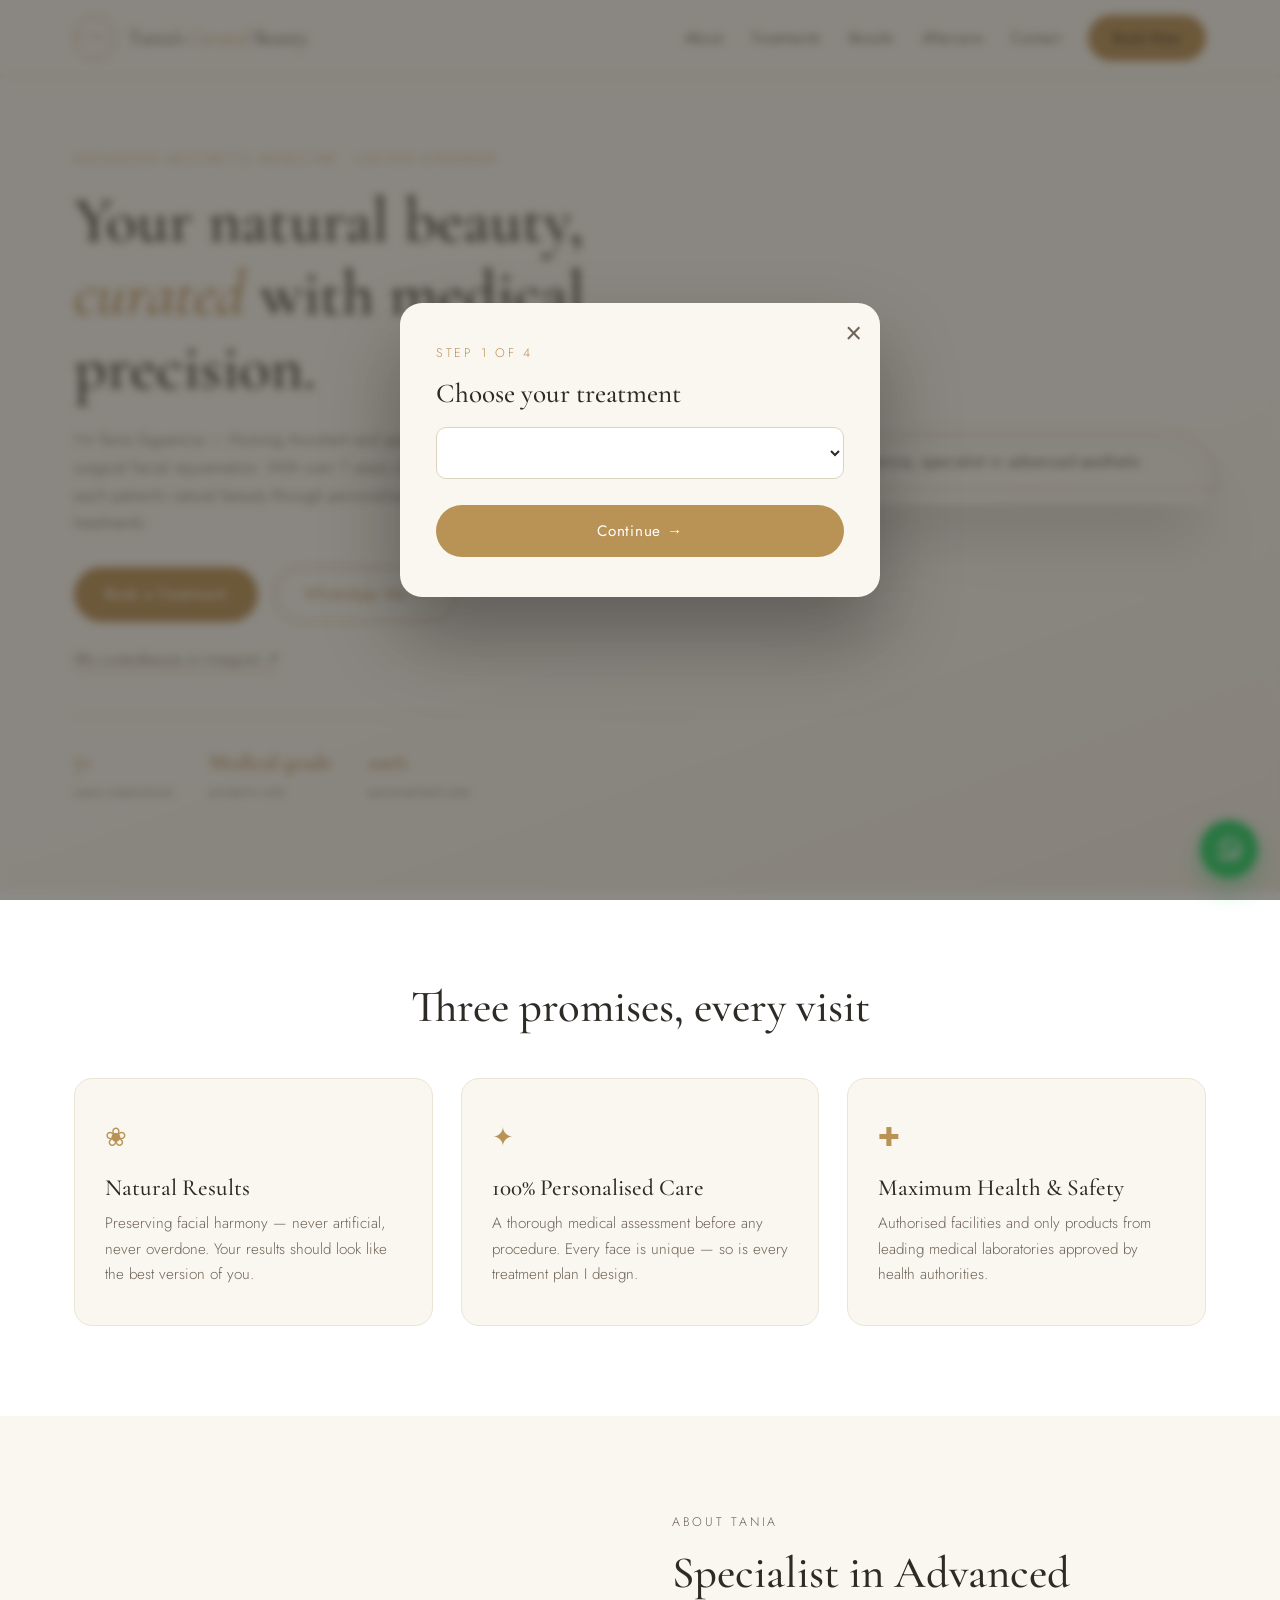
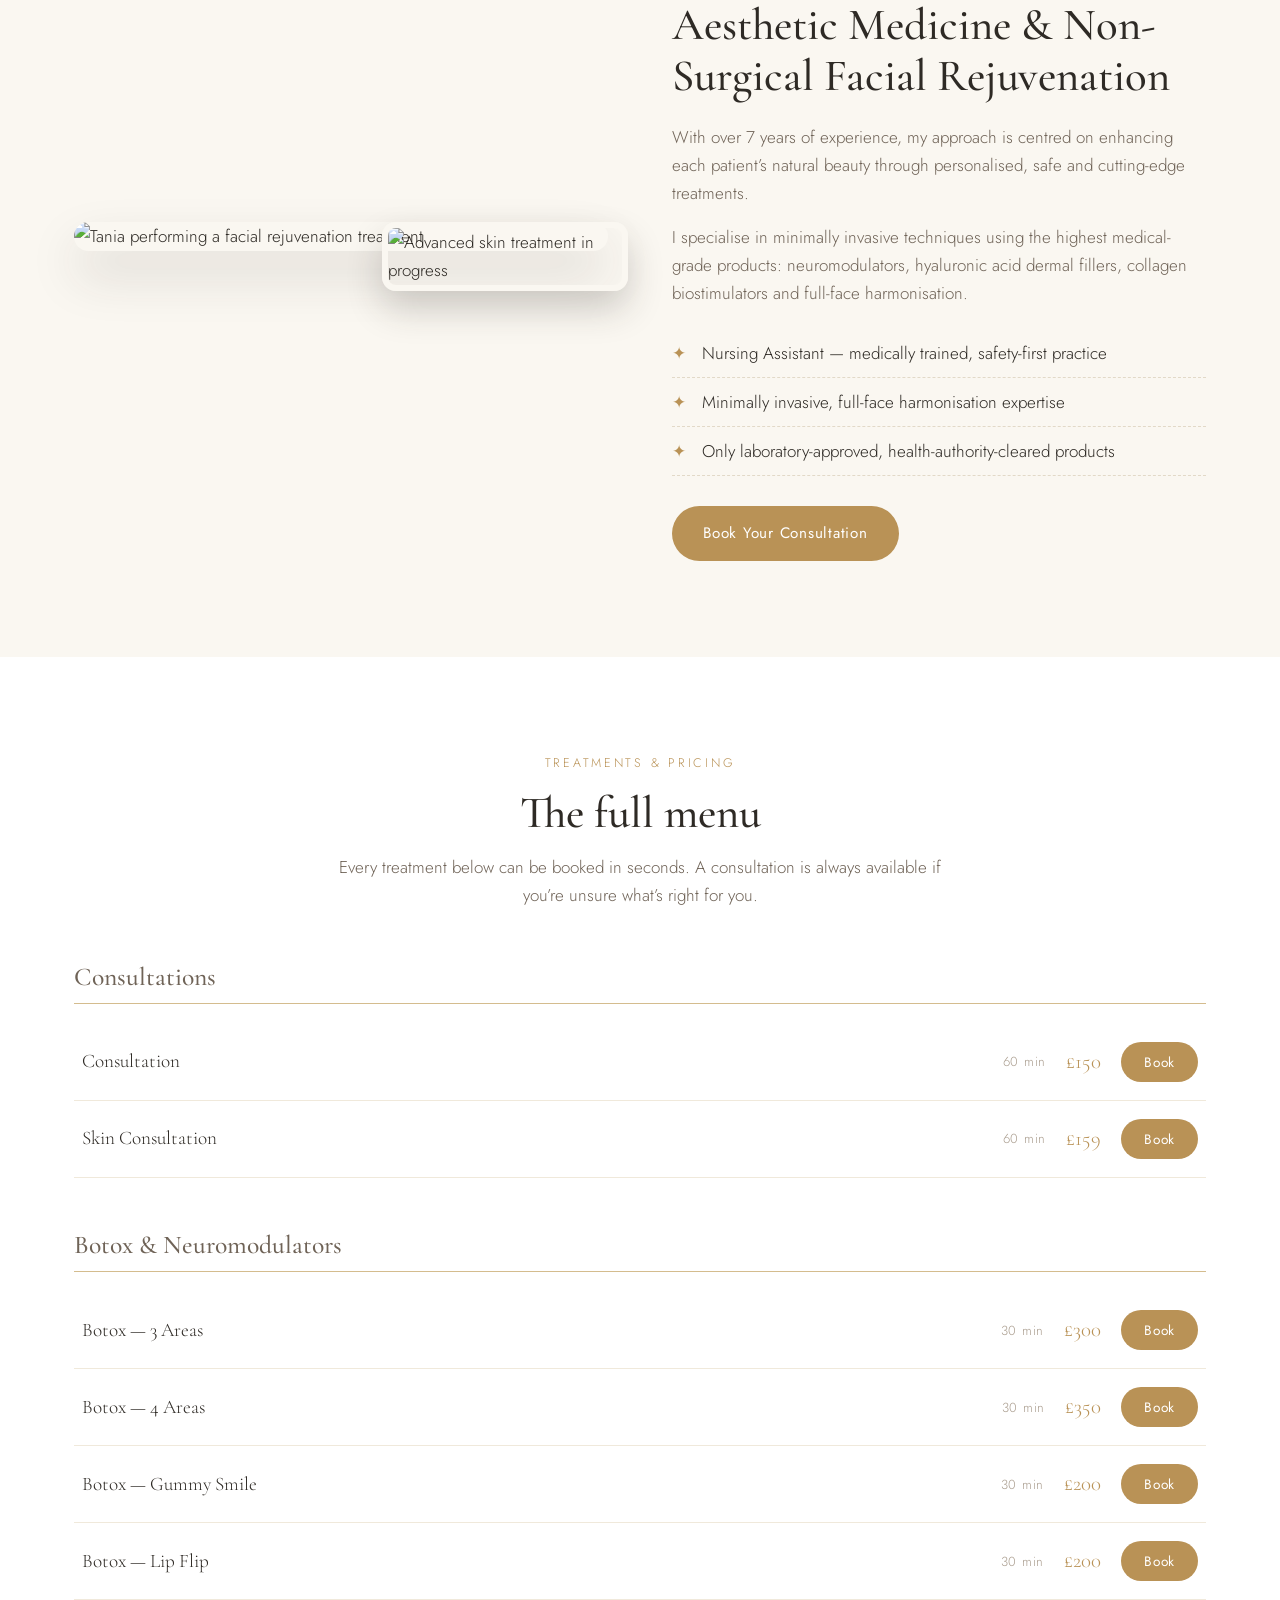
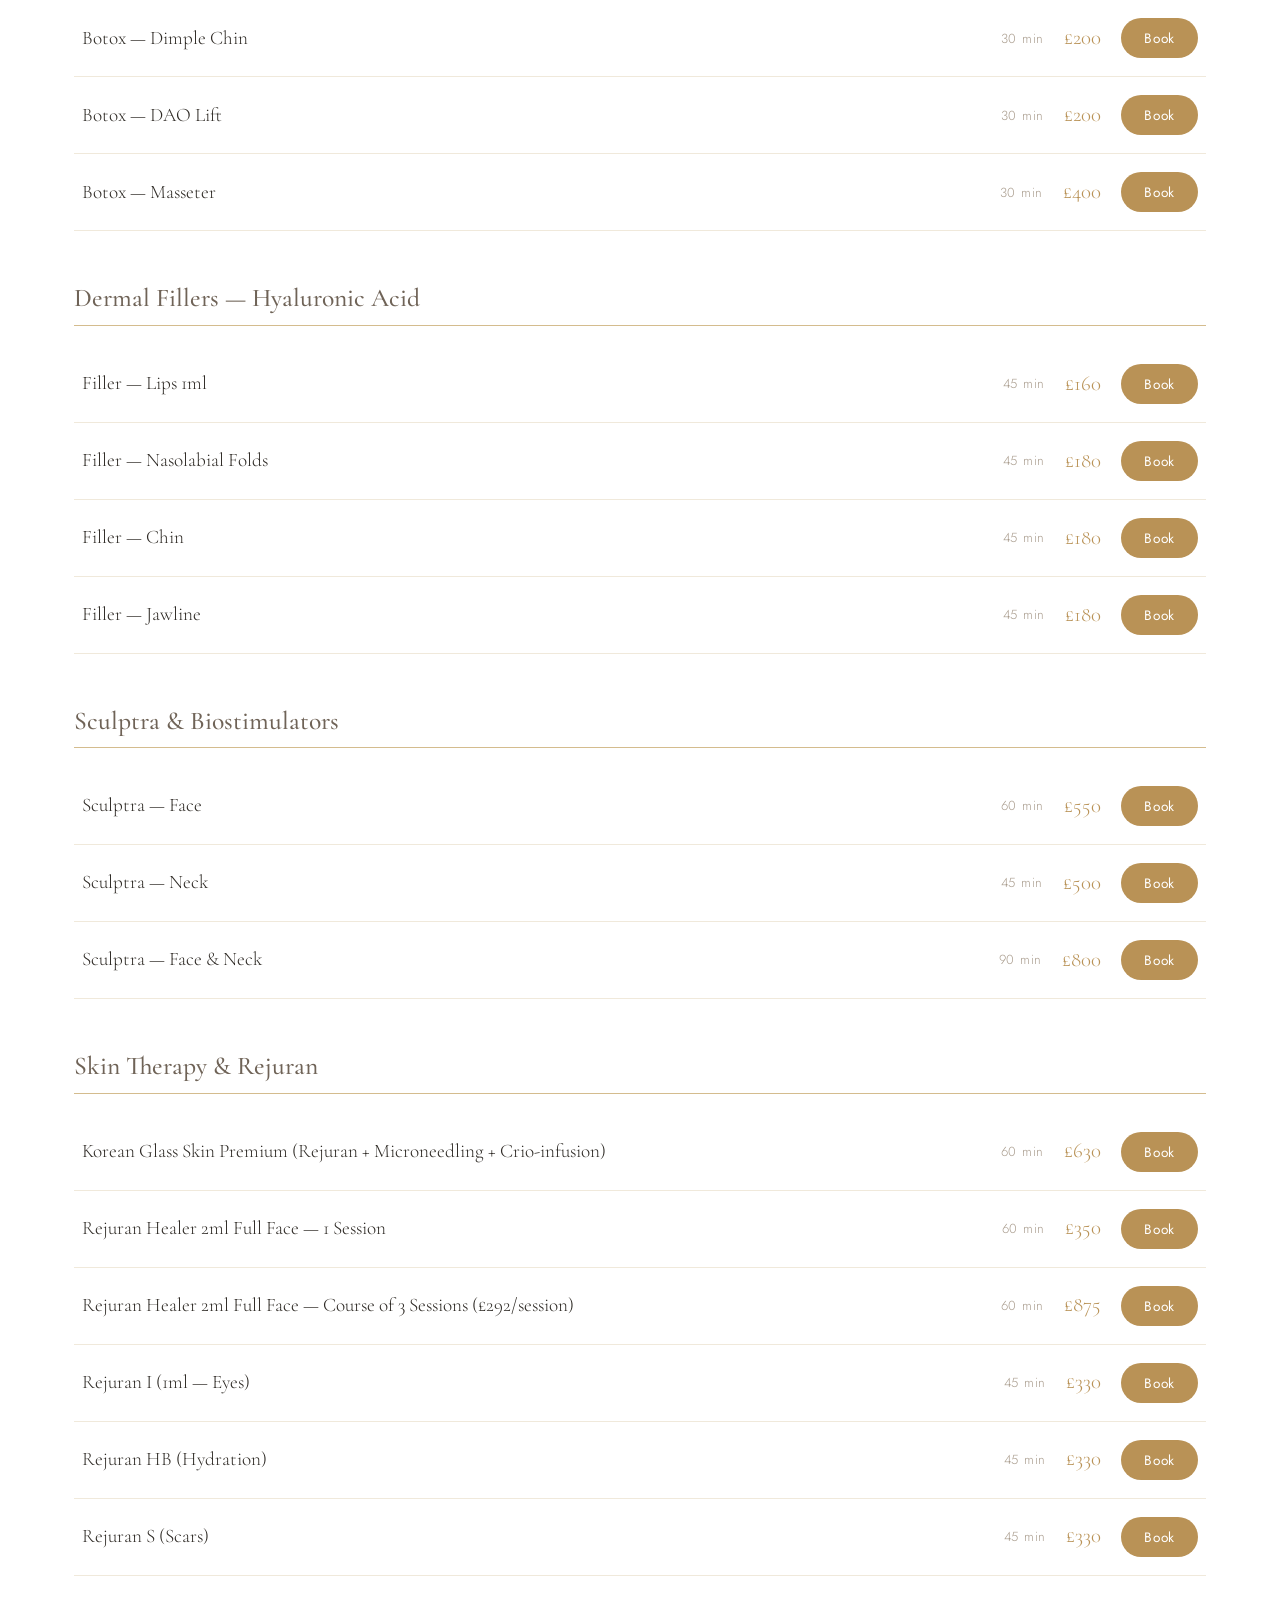
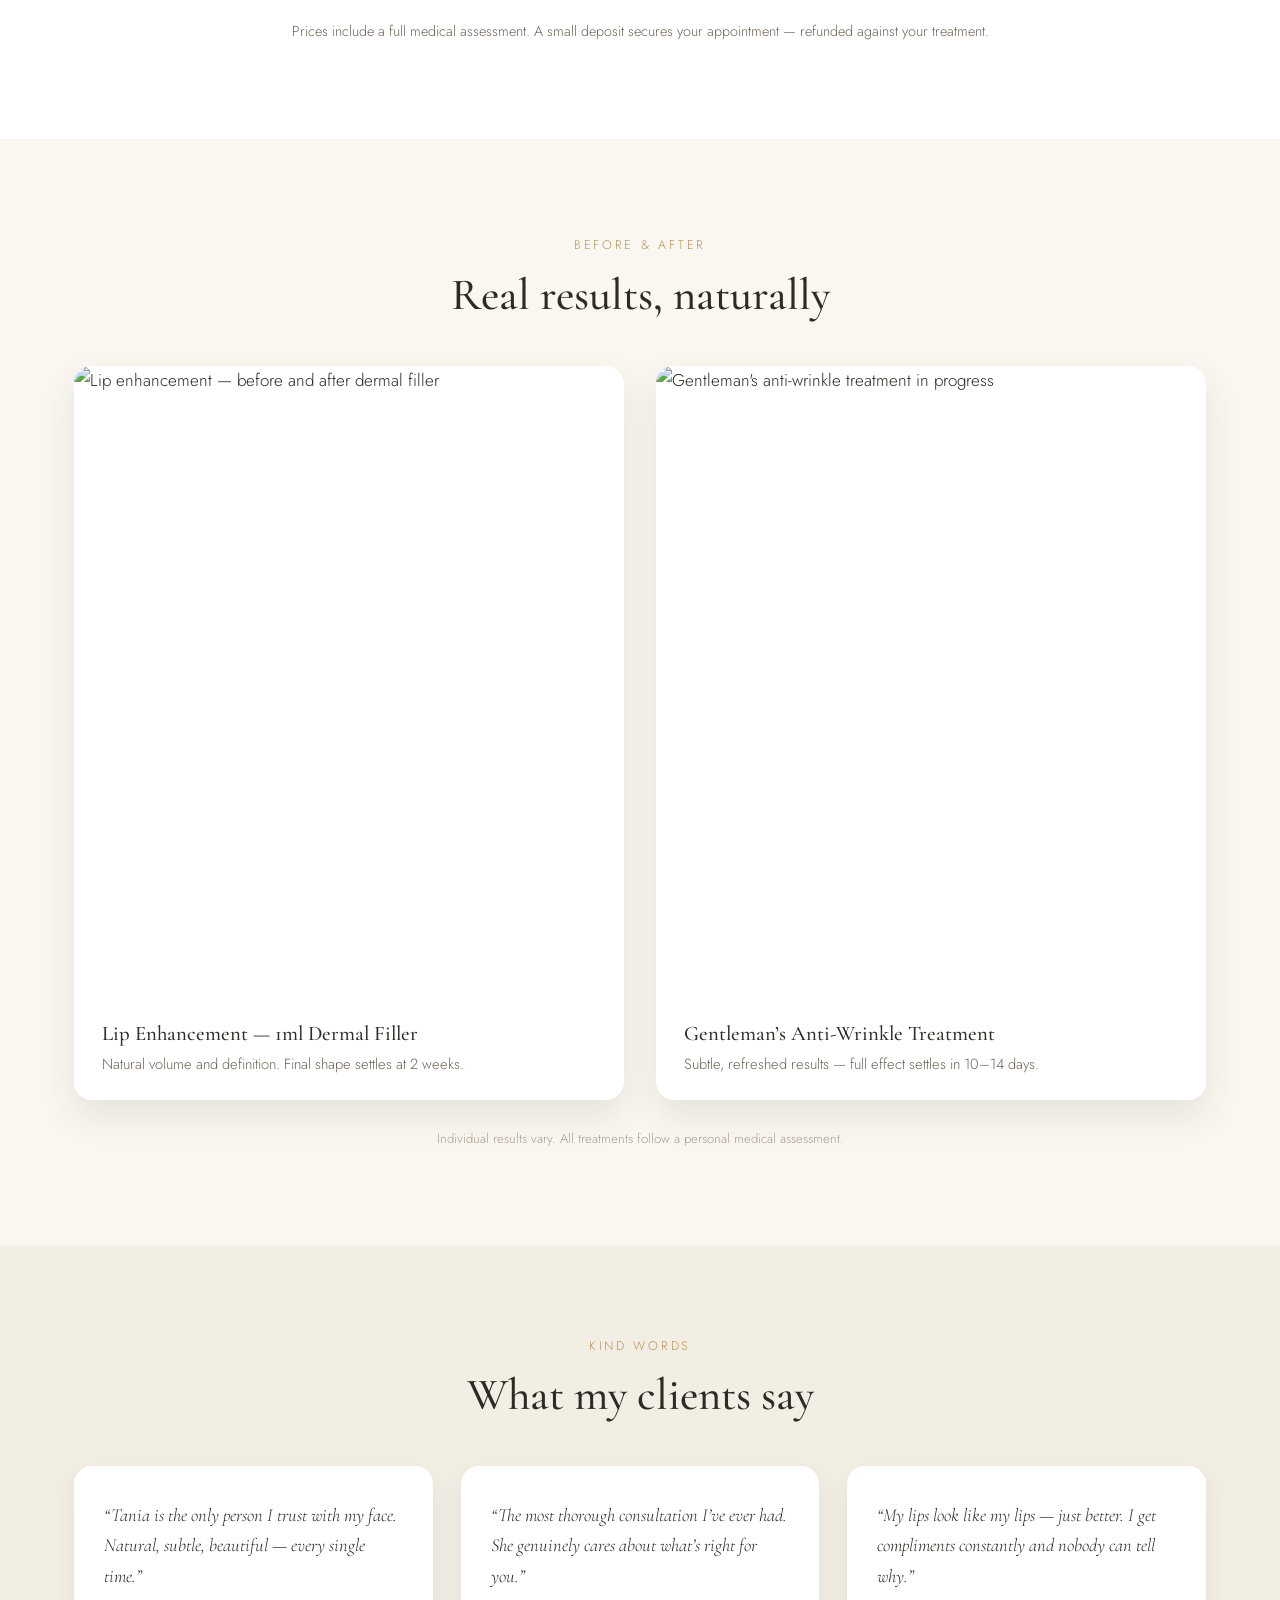
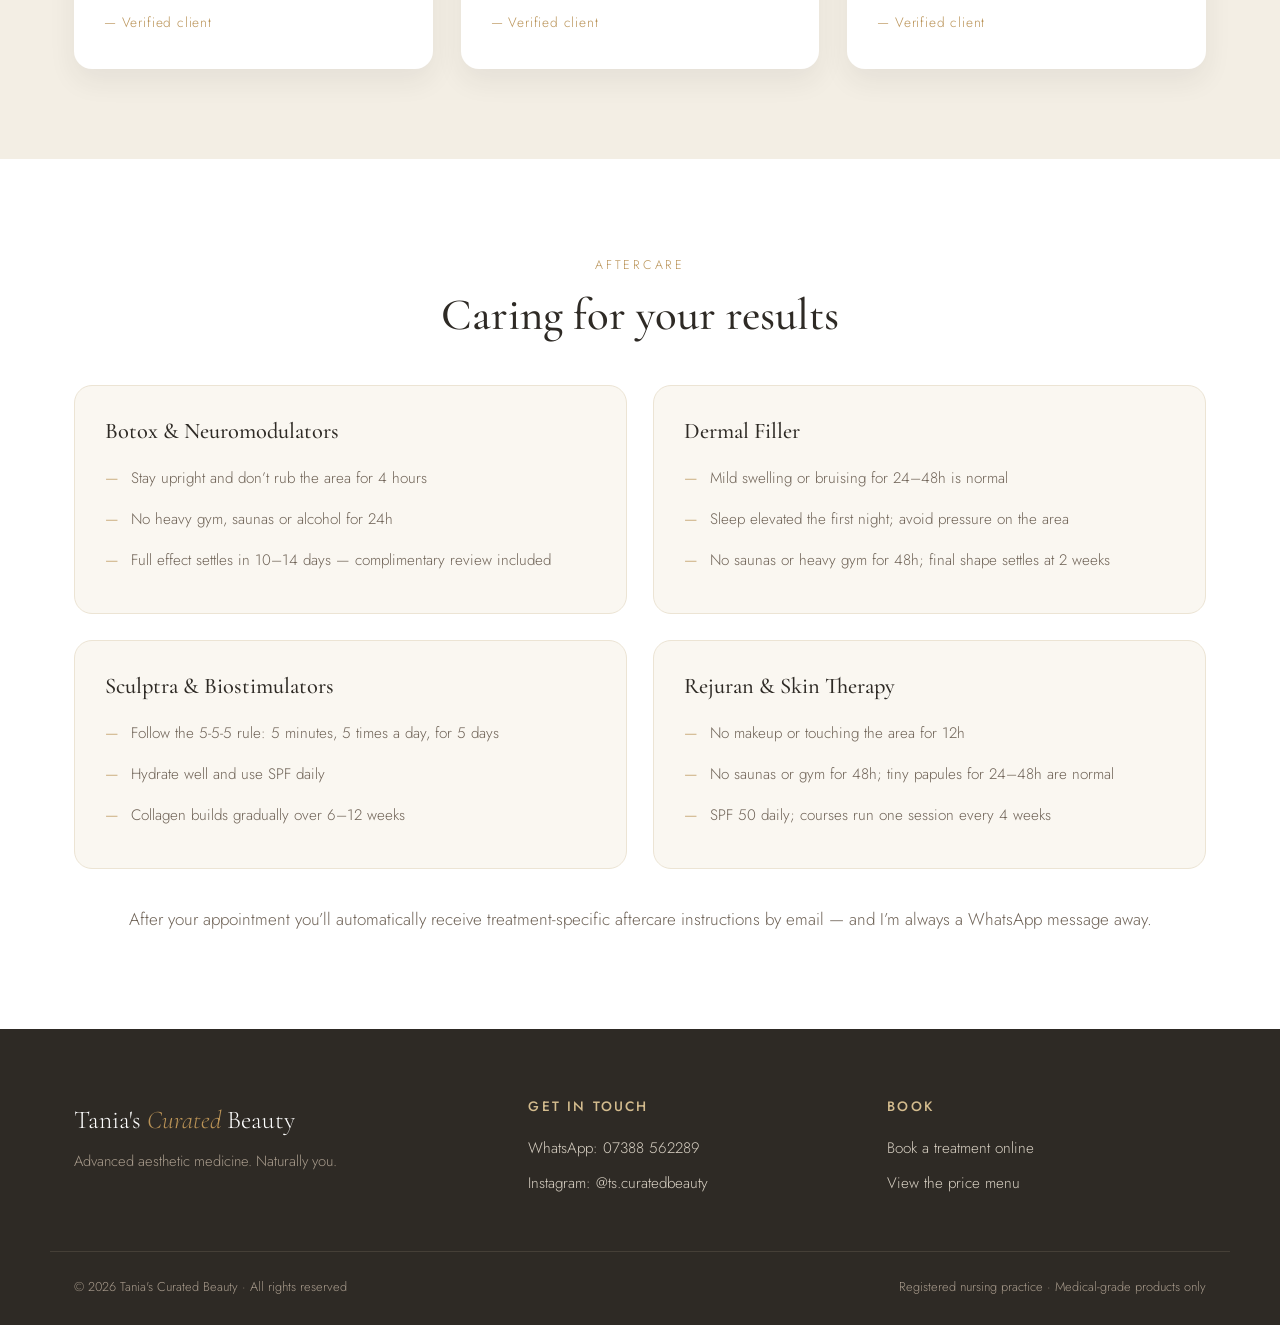
==== index.html @ 243bdca1 "Add files via upload" ====
<!DOCTYPE html>
<html lang="en">
<head>
<meta charset="UTF-8">
<meta name="viewport" content="width=device-width, initial-scale=1.0">
<title>Tania's Curated Beauty — Advanced Aesthetic Medicine &amp; Non-Surgical Facial Rejuvenation</title>
<meta name="description" content="Advanced aesthetic medicine by Tania Siguencia, Nursing Assistant & specialist in non-surgical facial rejuvenation. Botox, dermal fillers, Sculptra, Rejuran & Korean Glass Skin. Natural results, medical-grade safety.">
<link rel="preconnect" href="https://fonts.googleapis.com">
<link href="https://fonts.googleapis.com/css2?family=Cormorant+Garamond:ital,wght@0,400;0,500;0,600;1,400&family=Jost:wght@300;400;500&display=swap" rel="stylesheet">
<link rel="stylesheet" href="styles.css">
</head>
<body>

<!-- ============ HEADER ============ -->
<header class="site-header" id="top">
  <div class="container header-inner">
    <a href="#top" class="brand">
      <span class="brand-mark">T<span>✦</span>C</span>
      <span class="brand-text">Tania's <em>Curated</em> Beauty</span>
    </a>
    <nav class="main-nav" id="mainNav">
      <a href="#about">About</a>
      <a href="#treatments">Treatments</a>
      <a href="#results">Results</a>
      <a href="#aftercare">Aftercare</a>
      <a href="#contact">Contact</a>
      <a href="#" class="btn btn-gold nav-book" data-book="">Book Now</a>
    </nav>
    <button class="nav-toggle" id="navToggle" aria-label="Menu">☰</button>
  </div>
</header>

<!-- ============ HERO ============ -->
<section class="hero">
  <div class="container hero-grid">
    <div class="hero-copy">
      <p class="eyebrow">Advanced Aesthetic Medicine · United Kingdom</p>
      <h1>Your natural beauty,<br><em>curated</em> with medical precision.</h1>
      <p class="hero-lead">I’m Tania Siguencia — Nursing Assistant and specialist in advanced, non-surgical facial rejuvenation. With over 7 years of experience, I enhance each patient’s natural beauty through personalised, safe and cutting-edge treatments.</p>
      <div class="hero-ctas">
        <a href="#" class="btn btn-gold" data-book="">Book a Treatment</a>
        <a href="https://wa.me/447388562289?text=Hi%20Tania%20%E2%9C%A8%2C%20I%27d%20like%20to%20book%20a%20treatment." class="btn btn-outline" target="_blank" rel="noopener">WhatsApp Me ↗</a>
      </div>
      <div class="hero-socials">
        <a href="https://www.instagram.com/ts.curatedbeauty/" target="_blank" rel="noopener">@ts.curatedbeauty on Instagram ↗</a>
      </div>
      <div class="trust-strip">
        <div><strong>7+</strong><span>years experience</span></div>
        <div><strong>Medical-grade</strong><span>products only</span></div>
        <div><strong>100%</strong><span>personalised care</span></div>
      </div>
    </div>
    <div class="hero-photo">
      <img src="assets/tania-portrait.png" alt="Tania Siguencia, specialist in advanced aesthetic medicine">
      <div class="hero-photo-frame"></div>
    </div>
  </div>
</section>

<!-- ============ PROMISES ============ -->
<section class="promises">
  <div class="container">
    <h2 class="section-title">Three promises, every visit</h2>
    <div class="promise-grid">
      <article class="promise-card">
        <span class="promise-icon">❀</span>
        <h3>Natural Results</h3>
        <p>Preserving facial harmony — never artificial, never overdone. Your results should look like the best version of you.</p>
      </article>
      <article class="promise-card">
        <span class="promise-icon">✦</span>
        <h3>100% Personalised Care</h3>
        <p>A thorough medical assessment before any procedure. Every face is unique — so is every treatment plan I design.</p>
      </article>
      <article class="promise-card">
        <span class="promise-icon">✚</span>
        <h3>Maximum Health &amp; Safety</h3>
        <p>Authorised facilities and only products from leading medical laboratories approved by health authorities.</p>
      </article>
    </div>
  </div>
</section>

<!-- ============ ABOUT ============ -->
<section class="about" id="about">
  <div class="container about-grid">
    <div class="about-photos">
      <img class="about-photo-main" src="assets/treatment-clinic.png" alt="Tania performing a facial rejuvenation treatment">
      <img class="about-photo-float" src="assets/treatment-hydrafacial.png" alt="Advanced skin treatment in progress">
    </div>
    <div class="about-copy">
      <p class="eyebrow">About Tania</p>
      <h2>Specialist in Advanced Aesthetic Medicine &amp; Non-Surgical Facial Rejuvenation</h2>
      <p>With over 7 years of experience, my approach is centred on enhancing each patient’s natural beauty through personalised, safe and cutting-edge treatments.</p>
      <p>I specialise in minimally invasive techniques using the highest medical-grade products: neuromodulators, hyaluronic acid dermal fillers, collagen biostimulators and full-face harmonisation.</p>
      <ul class="about-list">
        <li>Nursing Assistant — medically trained, safety-first practice</li>
        <li>Minimally invasive, full-face harmonisation expertise</li>
        <li>Only laboratory-approved, health-authority-cleared products</li>
      </ul>
      <a href="#" class="btn btn-gold" data-book="">Book Your Consultation</a>
    </div>
  </div>
</section>

<!-- ============ TREATMENTS ============ -->
<section class="treatments" id="treatments">
  <div class="container">
    <p class="eyebrow center">Treatments &amp; Pricing</p>
    <h2 class="section-title">The full menu</h2>
    <p class="section-sub">Every treatment below can be booked in seconds. A consultation is always available if you’re unsure what’s right for you.</p>

    <div class="treatment-group">
      <h3 class="group-title">Consultations</h3>
      <div class="menu" id="menu-consultations"></div>
    </div>

    <div class="treatment-group">
      <h3 class="group-title">Botox &amp; Neuromodulators</h3>
      <div class="menu" id="menu-botox"></div>
    </div>

    <div class="treatment-group">
      <h3 class="group-title">Dermal Fillers — Hyaluronic Acid</h3>
      <div class="menu" id="menu-fillers"></div>
    </div>

    <div class="treatment-group">
      <h3 class="group-title">Sculptra &amp; Biostimulators</h3>
      <div class="menu" id="menu-sculptra"></div>
    </div>

    <div class="treatment-group">
      <h3 class="group-title">Skin Therapy &amp; Rejuran</h3>
      <div class="menu" id="menu-skin"></div>
    </div>

    <p class="menu-note">Prices include a full medical assessment. A small deposit secures your appointment — refunded against your treatment.</p>
  </div>
</section>

<!-- ============ RESULTS ============ -->
<section class="results" id="results">
  <div class="container">
    <p class="eyebrow center">Before &amp; After</p>
    <h2 class="section-title">Real results, naturally</h2>
    <div class="results-grid">
      <figure class="result-card">
        <img src="assets/lips-before-after.png" alt="Lip enhancement — before and after dermal filler">
        <figcaption>
          <h4>Lip Enhancement — 1ml Dermal Filler</h4>
          <p>Natural volume and definition. Final shape settles at 2 weeks.</p>
        </figcaption>
      </figure>
      <figure class="result-card">
        <img src="assets/treatment-botox-men.jpeg" alt="Gentleman's anti-wrinkle treatment in progress">
        <figcaption>
          <h4>Gentleman’s Anti-Wrinkle Treatment</h4>
          <p>Subtle, refreshed results — full effect settles in 10–14 days.</p>
        </figcaption>
      </figure>
    </div>
    <p class="results-disclaimer">Individual results vary. All treatments follow a personal medical assessment.</p>
  </div>
</section>

<!-- ============ REVIEWS ============ -->
<section class="reviews" id="reviews">
  <div class="container">
    <p class="eyebrow center">Kind Words</p>
    <h2 class="section-title">What my clients say</h2>
    <div class="reviews-grid">
      <blockquote>
        <p>“Tania is the only person I trust with my face. Natural, subtle, beautiful — every single time.”</p>
        <cite>— Verified client</cite>
      </blockquote>
      <blockquote>
        <p>“The most thorough consultation I’ve ever had. She genuinely cares about what’s right for you.”</p>
        <cite>— Verified client</cite>
      </blockquote>
      <blockquote>
        <p>“My lips look like my lips — just better. I get compliments constantly and nobody can tell why.”</p>
        <cite>— Verified client</cite>
      </blockquote>
    </div>
  </div>
</section>

<!-- ============ AFTERCARE ============ -->
<section class="aftercare" id="aftercare">
  <div class="container">
    <p class="eyebrow center">Aftercare</p>
    <h2 class="section-title">Caring for your results</h2>
    <div class="aftercare-grid">
      <article>
        <h3>Botox &amp; Neuromodulators</h3>
        <ul>
          <li>Stay upright and don’t rub the area for 4 hours</li>
          <li>No heavy gym, saunas or alcohol for 24h</li>
          <li>Full effect settles in 10–14 days — complimentary review included</li>
        </ul>
      </article>
      <article>
        <h3>Dermal Filler</h3>
        <ul>
          <li>Mild swelling or bruising for 24–48h is normal</li>
          <li>Sleep elevated the first night; avoid pressure on the area</li>
          <li>No saunas or heavy gym for 48h; final shape settles at 2 weeks</li>
        </ul>
      </article>
      <article>
        <h3>Sculptra &amp; Biostimulators</h3>
        <ul>
          <li>Follow the 5-5-5 rule: 5 minutes, 5 times a day, for 5 days</li>
          <li>Hydrate well and use SPF daily</li>
          <li>Collagen builds gradually over 6–12 weeks</li>
        </ul>
      </article>
      <article>
        <h3>Rejuran &amp; Skin Therapy</h3>
        <ul>
          <li>No makeup or touching the area for 12h</li>
          <li>No saunas or gym for 48h; tiny papules for 24–48h are normal</li>
          <li>SPF 50 daily; courses run one session every 4 weeks</li>
        </ul>
      </article>
    </div>
    <p class="aftercare-note">After your appointment you’ll automatically receive treatment-specific aftercare instructions by email — and I’m always a WhatsApp message away.</p>
  </div>
</section>

<!-- ============ CONTACT / FOOTER ============ -->
<footer class="footer" id="contact">
  <div class="container footer-grid">
    <div>
      <p class="brand-text footer-brand">Tania's <em>Curated</em> Beauty</p>
      <p class="footer-tag">Advanced aesthetic medicine. Naturally you.</p>
    </div>
    <div>
      <h4>Get in touch</h4>
      <a href="https://wa.me/447388562289" target="_blank" rel="noopener">WhatsApp: 07388 562289</a>
      <a href="https://www.instagram.com/ts.curatedbeauty/" target="_blank" rel="noopener">Instagram: @ts.curatedbeauty</a>
    </div>
    <div>
      <h4>Book</h4>
      <a href="#" data-book="">Book a treatment online</a>
      <a href="#treatments">View the price menu</a>
    </div>
  </div>
  <div class="container footer-bottom">
    <p>© <span id="year"></span> Tania's Curated Beauty · All rights reserved</p>
    <p>Registered nursing practice · Medical-grade products only</p>
  </div>
</footer>

<!-- ============ FLOATING WHATSAPP ============ -->
<a class="wa-float" href="https://wa.me/447388562289?text=Hi%20Tania%20%E2%9C%A8%2C%20I%27d%20like%20to%20ask%20about%20a%20treatment." target="_blank" rel="noopener" aria-label="Chat on WhatsApp">
  <svg viewBox="0 0 32 32" width="28" height="28" fill="currentColor"><path d="M16 3C9.4 3 4 8.3 4 14.9c0 2.6.8 5 2.2 7L4 29l7.3-2.1c1.9 1 4 1.6 6.2 1.6h.5c6.6 0 12-5.3 12-11.9C30 8.3 22.6 3 16 3zm0 21.5c-1.9 0-3.7-.5-5.3-1.5l-.4-.2-4 1.2 1.2-3.9-.3-.4c-1.1-1.6-1.7-3.5-1.7-5.5C5.5 9.9 10.2 5.5 16 5.5S26.5 9.9 26.5 14.9 21.8 24.5 16 24.5zm5.8-7.3c-.3-.2-1.9-1-2.2-1.1-.3-.1-.5-.2-.7.2-.2.3-.8 1.1-1 1.3-.2.2-.4.2-.7.1-.3-.2-1.4-.5-2.6-1.6-1-.9-1.6-1.9-1.8-2.2-.2-.3 0-.5.1-.7l.5-.6c.2-.2.2-.4.3-.6.1-.2 0-.4 0-.6-.1-.2-.7-1.7-1-2.3-.3-.6-.5-.5-.7-.5h-.6c-.2 0-.6.1-.9.4-.3.3-1.1 1.1-1.1 2.7s1.2 3.1 1.3 3.3c.2.2 2.3 3.5 5.6 4.9.8.3 1.4.5 1.9.7.8.2 1.5.2 2.1.1.6-.1 1.9-.8 2.2-1.5.3-.8.3-1.4.2-1.5-.1-.2-.3-.3-.6-.4z"/></svg>
</a>

<!-- ============ BOOKING MODAL ============ -->
<div class="modal-overlay" id="bookingModal" hidden>
  <div class="modal" role="dialog" aria-modal="true" aria-label="Book a treatment">
    <button class="modal-close" id="modalClose" aria-label="Close">×</button>

    <!-- Step 1: treatment -->
    <div class="booking-step" data-step="1">
      <p class="eyebrow">Step 1 of 4</p>
      <h3>Choose your treatment</h3>
      <select id="treatmentSelect" class="field"></select>
      <button class="btn btn-gold btn-block" id="toStep2">Continue →</button>
    </div>

    <!-- Step 2: date -->
    <div class="booking-step" data-step="2" hidden>
      <p class="eyebrow">Step 2 of 4</p>
      <h3>Pick a day</h3>
      <input type="date" id="dateInput" class="field">
      <div class="step-nav">
        <button class="btn btn-ghost" data-back="1">← Back</button>
        <button class="btn btn-gold" id="toStep3">Continue →</button>
      </div>
    </div>

    <!-- Step 3: time -->
    <div class="booking-step" data-step="3" hidden>
      <p class="eyebrow">Step 3 of 4</p>
      <h3>Pick a time</h3>
      <div class="time-slots" id="timeSlots"></div>
      <p class="slot-note" id="slotNote"></p>
      <div class="step-nav">
        <button class="btn btn-ghost" data-back="2">← Back</button>
        <button class="btn btn-gold" id="toStep4" disabled>Continue →</button>
      </div>
    </div>

    <!-- Step 4: details + GDPR -->
    <div class="booking-step" data-step="4" hidden>
      <p class="eyebrow">Step 4 of 4</p>
      <h3>Your details</h3>
      <div class="summary-pill" id="bookingSummary"></div>
      <input type="text" id="clientName" class="field" placeholder="Full name *">
      <input type="email" id="clientEmail" class="field" placeholder="Email address *">
      <input type="tel" id="clientPhone" class="field" placeholder="Phone / WhatsApp (optional)">
      <input type="date" id="clientDob" class="field" title="Date of birth (for birthday treat)">
      <input type="text" id="referralCode" class="field" placeholder="Friend's referral code (optional)">
      <label class="gdpr-check">
        <input type="checkbox" id="gdprConsent">
        <span>I consent to Tania's Curated Beauty storing my details and contacting me about my booking by email and/or WhatsApp. *</span>
      </label>
      <p class="form-error" id="formError" hidden></p>
      <div class="step-nav">
        <button class="btn btn-ghost" data-back="3">← Back</button>
        <button class="btn btn-gold" id="submitBooking">Confirm Booking →</button>
      </div>
    </div>

    <!-- Success -->
    <div class="booking-step" data-step="5" hidden>
      <div class="success-check">✓</div>
      <h3>Booking received!</h3>
      <p id="successText">Thank you — your appointment request is in. You’ll receive a confirmation email with your deposit link shortly. Once the deposit is paid, your appointment is fully confirmed.</p>
      <a class="btn btn-outline btn-block" id="waContinue" target="_blank" rel="noopener">Continue on WhatsApp ↗</a>
      <button class="btn btn-ghost btn-block" id="modalDone">Close</button>
    </div>
  </div>
</div>

<script src="treatments-data.js"></script>
<script src="app.js"></script>
</body>
</html>
---- styles.css ----
:root{
  --ivory:#faf7f1; --cream:#f3eee4; --taupe:#a89b8c; --taupe-dark:#6f6357;
  --gold:#b99256; --gold-soft:#d4bc8e; --ink:#2e2a25; --white:#ffffff;
  --serif:'Cormorant Garamond',Georgia,serif; --sans:'Jost',Helvetica,Arial,sans-serif;
}
*{margin:0;padding:0;box-sizing:border-box}
html{scroll-behavior:smooth}
body{font-family:var(--sans);font-weight:300;color:var(--ink);background:var(--ivory);line-height:1.65;font-size:17px}
img{max-width:100%;display:block}
.container{max-width:1180px;margin:0 auto;padding:0 24px}
h1,h2,h3,h4{font-family:var(--serif);font-weight:500;line-height:1.15}
h1{font-size:clamp(2.4rem,5.5vw,4rem)}
h1 em,h2 em,.brand-text em{font-style:italic;color:var(--gold)}
h2{font-size:clamp(1.9rem,4vw,2.8rem)}
.eyebrow{font-size:.78rem;letter-spacing:.22em;text-transform:uppercase;color:var(--gold);margin-bottom:14px}
.eyebrow.center{text-align:center}
.section-title{text-align:center;margin-bottom:14px}
.section-sub{text-align:center;color:var(--taupe-dark);max-width:620px;margin:0 auto 46px}

/* Buttons */
.btn{display:inline-block;padding:14px 30px;border-radius:999px;font-family:var(--sans);font-weight:400;font-size:.95rem;letter-spacing:.05em;text-decoration:none;cursor:pointer;border:1px solid transparent;transition:.25s}
.btn-gold{background:var(--gold);color:#fff}
.btn-gold:hover{background:#a37f43;transform:translateY(-2px)}
.btn-outline{border-color:var(--gold);color:var(--gold)}
.btn-outline:hover{background:var(--gold);color:#fff}
.btn-ghost{background:none;color:var(--taupe-dark)}
.btn-block{width:100%;text-align:center;margin-top:14px}
.btn:disabled{opacity:.4;cursor:not-allowed}

/* Header */
.site-header{position:sticky;top:0;z-index:50;background:rgba(250,247,241,.92);backdrop-filter:blur(10px);border-bottom:1px solid #e8e0d2}
.header-inner{display:flex;align-items:center;justify-content:space-between;height:76px}
.brand{display:flex;align-items:center;gap:12px;text-decoration:none;color:var(--ink)}
.brand-mark{width:42px;height:42px;border:1px solid var(--gold);border-radius:50%;display:flex;align-items:center;justify-content:center;font-family:var(--serif);font-size:.85rem;color:var(--gold);letter-spacing:.05em}
.brand-mark span{margin:0 2px;font-size:.6rem}
.brand-text{font-family:var(--serif);font-size:1.3rem}
.main-nav{display:flex;align-items:center;gap:28px}
.main-nav a{text-decoration:none;color:var(--ink);font-size:.92rem;letter-spacing:.04em}
.main-nav a:hover{color:var(--gold)}
.nav-book{padding:10px 24px}
.nav-toggle{display:none;background:none;border:none;font-size:1.6rem;color:var(--ink);cursor:pointer}

/* Hero */
.hero{background:linear-gradient(160deg,var(--ivory) 60%,var(--cream));overflow:hidden}
.hero-grid{display:grid;grid-template-columns:1.15fr .85fr;gap:56px;align-items:center;padding:72px 24px 90px}
.hero-lead{margin:22px 0 30px;color:var(--taupe-dark);max-width:520px;font-size:1.05rem}
.hero-ctas{display:flex;gap:16px;flex-wrap:wrap}
.hero-socials{margin-top:22px}
.hero-socials a{color:var(--taupe-dark);text-decoration:none;border-bottom:1px solid var(--gold-soft);font-size:.92rem}
.hero-socials a:hover{color:var(--gold)}
.trust-strip{display:flex;gap:36px;margin-top:44px;padding-top:28px;border-top:1px solid #e2d9c8}
.trust-strip div{display:flex;flex-direction:column}
.trust-strip strong{font-family:var(--serif);font-size:1.35rem;color:var(--gold)}
.trust-strip span{font-size:.8rem;color:var(--taupe-dark);letter-spacing:.04em}
.hero-photo{position:relative}
.hero-photo img{border-radius:200px 200px 18px 18px;width:100%;max-width:420px;margin-left:auto;box-shadow:0 30px 60px rgba(46,42,37,.18)}
.hero-photo-frame{position:absolute;inset:-14px -14px auto auto;width:100%;max-width:420px;height:100%;border:1px solid var(--gold-soft);border-radius:210px 210px 22px 22px;pointer-events:none}

/* Promises */
.promises{padding:90px 0;background:var(--white)}
.promise-grid{display:grid;grid-template-columns:repeat(3,1fr);gap:28px;margin-top:44px}
.promise-card{background:var(--ivory);border:1px solid #ece4d4;border-radius:18px;padding:38px 30px;transition:.3s}
.promise-card:hover{transform:translateY(-6px);box-shadow:0 20px 40px rgba(46,42,37,.08)}
.promise-icon{font-size:1.6rem;color:var(--gold);display:block;margin-bottom:16px}
.promise-card h3{font-size:1.45rem;margin-bottom:10px}
.promise-card p{color:var(--taupe-dark);font-size:.95rem}

/* About */
.about{padding:96px 0}
.about-grid{display:grid;grid-template-columns:1fr 1fr;gap:64px;align-items:center}
.about-photos{position:relative}
.about-photo-main{border-radius:18px;box-shadow:0 24px 50px rgba(46,42,37,.15)}
.about-photo-float{position:absolute;right:-20px;bottom:-40px;width:46%;border-radius:14px;border:6px solid var(--ivory);box-shadow:0 18px 36px rgba(46,42,37,.2)}
.about-copy h2{margin-bottom:20px}
.about-copy p{color:var(--taupe-dark);margin-bottom:16px}
.about-list{list-style:none;margin:22px 0 30px}
.about-list li{padding:10px 0 10px 30px;position:relative;border-bottom:1px dashed #e2d9c8}
.about-list li::before{content:"✦";position:absolute;left:0;color:var(--gold)}

/* Treatments */
.treatments{padding:96px 0;background:var(--white)}
.treatment-group{margin-top:52px}
.group-title{font-size:1.6rem;color:var(--taupe-dark);padding-bottom:12px;border-bottom:1px solid var(--gold-soft);margin-bottom:20px}
.menu{display:flex;flex-direction:column}
.menu-row{display:grid;grid-template-columns:1fr auto auto auto;gap:20px;align-items:center;padding:18px 8px;border-bottom:1px solid #f0e9db;transition:.2s}
.menu-row:hover{background:var(--ivory)}
.menu-name{font-family:var(--serif);font-size:1.2rem}
.menu-duration{font-size:.82rem;color:var(--taupe);letter-spacing:.06em;white-space:nowrap}
.menu-price{font-family:var(--serif);font-size:1.3rem;color:var(--gold);white-space:nowrap}
.menu-book{padding:9px 22px;font-size:.85rem}
.menu-note{text-align:center;color:var(--taupe-dark);font-size:.9rem;margin-top:44px}

/* Results */
.results{padding:96px 0}
.results-grid{display:grid;grid-template-columns:repeat(2,1fr);gap:32px;margin-top:44px}
.result-card{background:var(--white);border-radius:18px;overflow:hidden;box-shadow:0 16px 36px rgba(46,42,37,.1)}
.result-card img{width:100%;aspect-ratio:4/4.6;object-fit:cover}
.result-card figcaption{padding:24px 28px}
.result-card h4{font-size:1.3rem;margin-bottom:6px}
.result-card p{color:var(--taupe-dark);font-size:.92rem}
.results-disclaimer{text-align:center;color:var(--taupe);font-size:.82rem;margin-top:28px}

/* Reviews */
.reviews{padding:90px 0;background:var(--cream)}
.reviews-grid{display:grid;grid-template-columns:repeat(3,1fr);gap:28px;margin-top:44px}
.reviews blockquote{background:var(--white);border-radius:18px;padding:34px 30px;box-shadow:0 12px 28px rgba(46,42,37,.07)}
.reviews blockquote p{font-family:var(--serif);font-size:1.15rem;font-style:italic;margin-bottom:16px}
.reviews cite{font-size:.85rem;color:var(--gold);font-style:normal;letter-spacing:.06em}

/* Aftercare */
.aftercare{padding:96px 0;background:var(--white)}
.aftercare-grid{display:grid;grid-template-columns:repeat(2,1fr);gap:26px;margin-top:44px}
.aftercare article{background:var(--ivory);border-radius:18px;padding:32px 30px;border:1px solid #ece4d4}
.aftercare h3{font-size:1.4rem;margin-bottom:14px;color:var(--ink)}
.aftercare ul{list-style:none}
.aftercare li{padding:8px 0 8px 26px;position:relative;color:var(--taupe-dark);font-size:.95rem}
.aftercare li::before{content:"—";position:absolute;left:0;color:var(--gold)}
.aftercare-note{text-align:center;margin-top:36px;color:var(--taupe-dark)}

/* Footer */
.footer{background:var(--ink);color:#d8d0c3;padding:70px 0 0}
.footer-grid{display:grid;grid-template-columns:1.3fr 1fr 1fr;gap:40px;padding-bottom:50px}
.footer-brand{font-size:1.6rem;color:var(--white)}
.footer-tag{margin-top:8px;font-size:.92rem;color:#a89b8c}
.footer h4{font-family:var(--sans);font-size:.85rem;letter-spacing:.16em;text-transform:uppercase;color:var(--gold-soft);margin-bottom:16px}
.footer a{display:block;color:#d8d0c3;text-decoration:none;padding:5px 0;font-size:.95rem}
.footer a:hover{color:var(--gold-soft)}
.footer-bottom{border-top:1px solid #453f37;padding-top:24px;padding-bottom:28px;display:flex;justify-content:space-between;flex-wrap:wrap;gap:10px;font-size:.8rem;color:#a89b8c}

/* Floating WhatsApp */
.wa-float{position:fixed;right:22px;bottom:22px;z-index:60;width:58px;height:58px;border-radius:50%;background:#25d366;color:#fff;display:flex;align-items:center;justify-content:center;box-shadow:0 10px 26px rgba(37,211,102,.45);transition:.25s}
.wa-float:hover{transform:scale(1.08)}

/* Modal */
.modal-overlay{position:fixed;inset:0;z-index:100;background:rgba(46,42,37,.55);backdrop-filter:blur(4px);display:flex;align-items:center;justify-content:center;padding:20px}
.modal{background:var(--ivory);border-radius:22px;max-width:480px;width:100%;padding:40px 36px;position:relative;max-height:92vh;overflow-y:auto;box-shadow:0 40px 80px rgba(0,0,0,.3)}
.modal-close{position:absolute;top:14px;right:18px;background:none;border:none;font-size:1.8rem;color:var(--taupe-dark);cursor:pointer}
.modal h3{font-size:1.7rem;margin-bottom:18px}
.field{width:100%;padding:13px 16px;margin-bottom:12px;border:1px solid #ddd2bf;border-radius:10px;font-family:var(--sans);font-size:.95rem;background:var(--white);color:var(--ink)}
.field:focus{outline:none;border-color:var(--gold)}
.time-slots{display:grid;grid-template-columns:repeat(3,1fr);gap:10px;margin:8px 0}
.time-slot{padding:12px;border:1px solid #ddd2bf;border-radius:10px;background:var(--white);cursor:pointer;text-align:center;font-size:.92rem;transition:.2s}
.time-slot:hover{border-color:var(--gold)}
.time-slot.selected{background:var(--gold);color:#fff;border-color:var(--gold)}
.time-slot.taken{opacity:.35;text-decoration:line-through;pointer-events:none}
.slot-note{font-size:.85rem;color:var(--taupe);min-height:1.2em;margin-bottom:6px}
.step-nav{display:flex;justify-content:space-between;margin-top:8px}
.step-nav .btn{margin-top:14px}
.summary-pill{background:var(--cream);border:1px solid var(--gold-soft);border-radius:12px;padding:14px 18px;font-size:.92rem;margin-bottom:16px;color:var(--taupe-dark)}
.summary-pill strong{color:var(--ink)}
.gdpr-check{display:flex;gap:10px;align-items:flex-start;font-size:.82rem;color:var(--taupe-dark);margin:6px 0 4px;cursor:pointer}
.gdpr-check input{margin-top:4px;accent-color:var(--gold)}
.form-error{color:#b04a3a;font-size:.85rem;margin-top:8px}
.success-check{width:64px;height:64px;border-radius:50%;background:var(--gold);color:#fff;font-size:2rem;display:flex;align-items:center;justify-content:center;margin:0 auto 18px}
.modal .booking-step[data-step="5"]{text-align:center}
.modal .booking-step[data-step="5"] p{color:var(--taupe-dark);margin-bottom:10px}

/* Responsive */
@media (max-width:900px){
  .hero-grid,.about-grid{grid-template-columns:1fr;gap:40px}
  .hero-photo img{margin:0 auto}
  .hero-photo-frame{display:none}
  .promise-grid,.reviews-grid,.results-grid,.aftercare-grid{grid-template-columns:1fr}
  .footer-grid{grid-template-columns:1fr}
  .about-photo-float{right:0}
}
@media (max-width:760px){
  .main-nav{position:fixed;top:76px;left:0;right:0;background:var(--ivory);flex-direction:column;padding:24px;gap:18px;border-bottom:1px solid #e8e0d2;transform:translateY(-140%);transition:.3s;z-index:49}
  .main-nav.open{transform:translateY(0)}
  .nav-toggle{display:block}
  .menu-row{grid-template-columns:1fr auto;grid-template-areas:"name price" "dur book"}
  .menu-name{grid-area:name}.menu-duration{grid-area:dur}.menu-price{grid-area:price}.menu-book{grid-area:book}
  .trust-strip{flex-wrap:wrap;gap:22px}
}
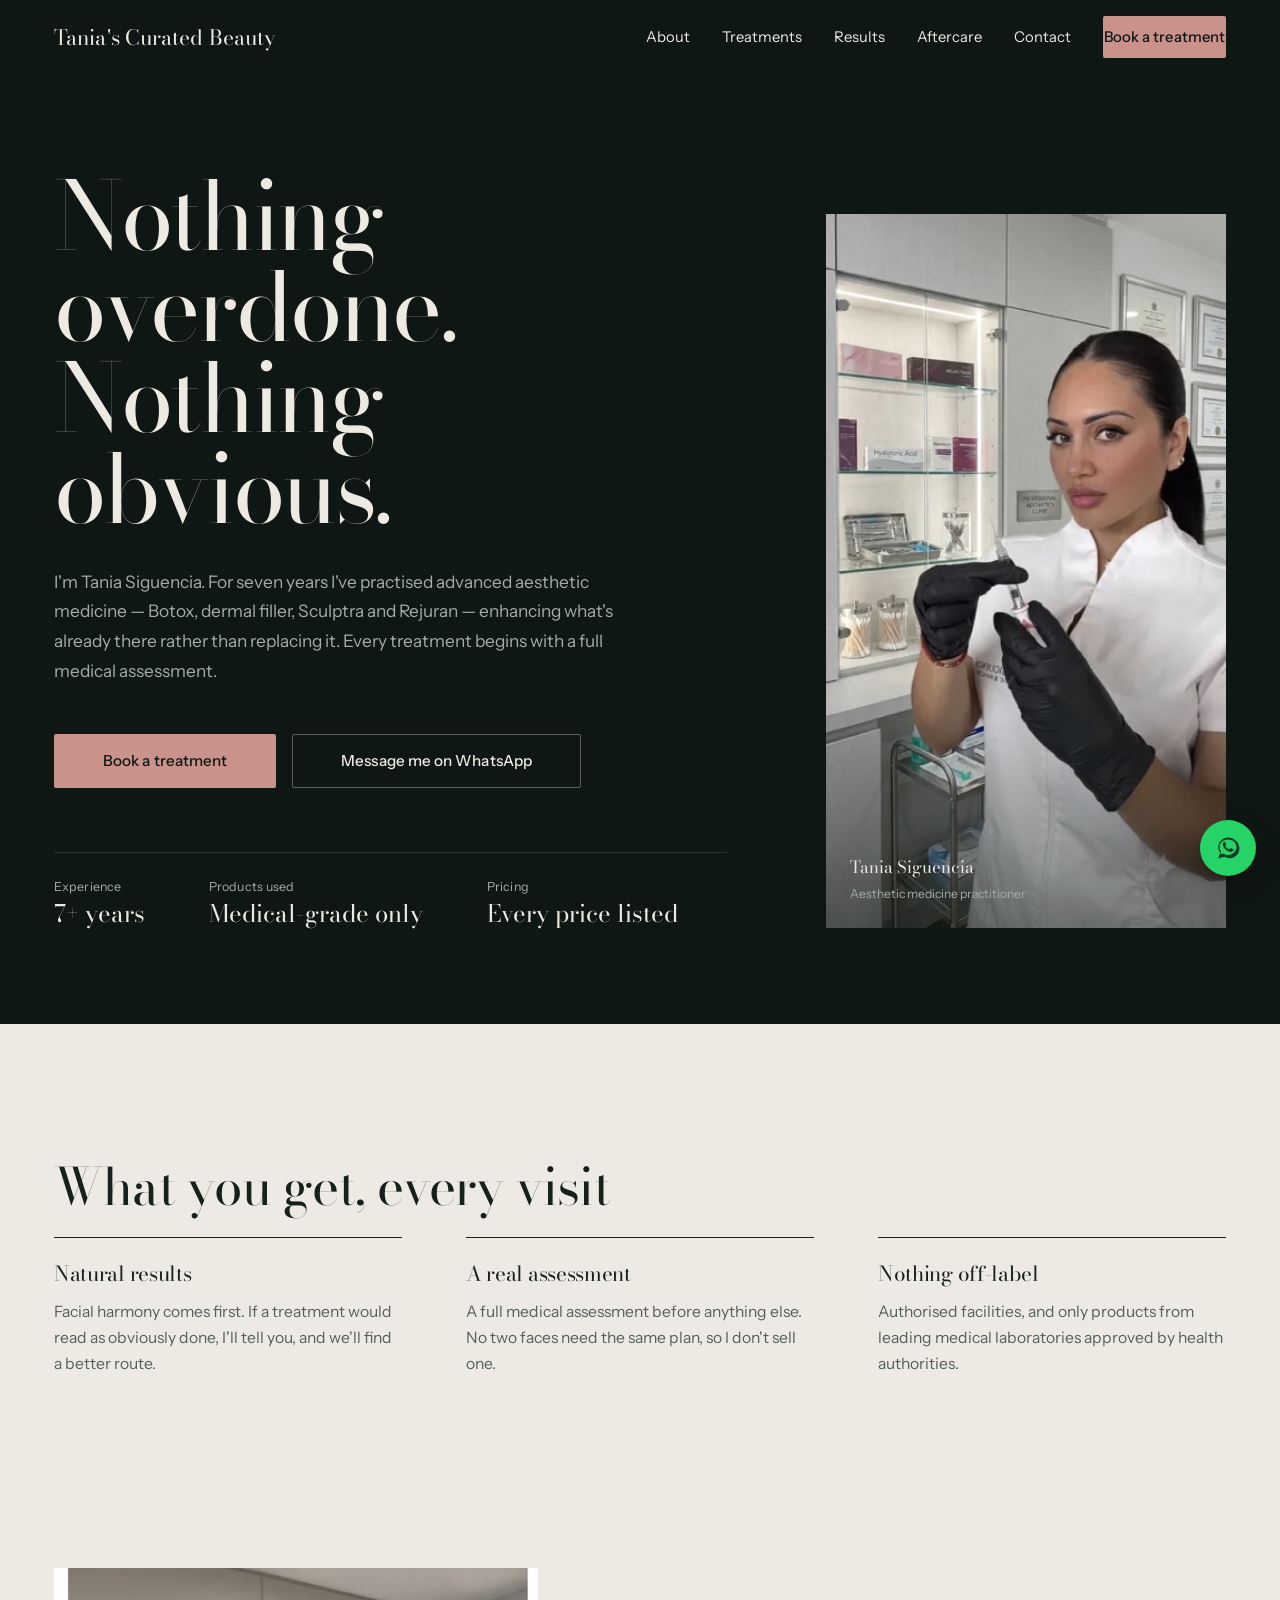
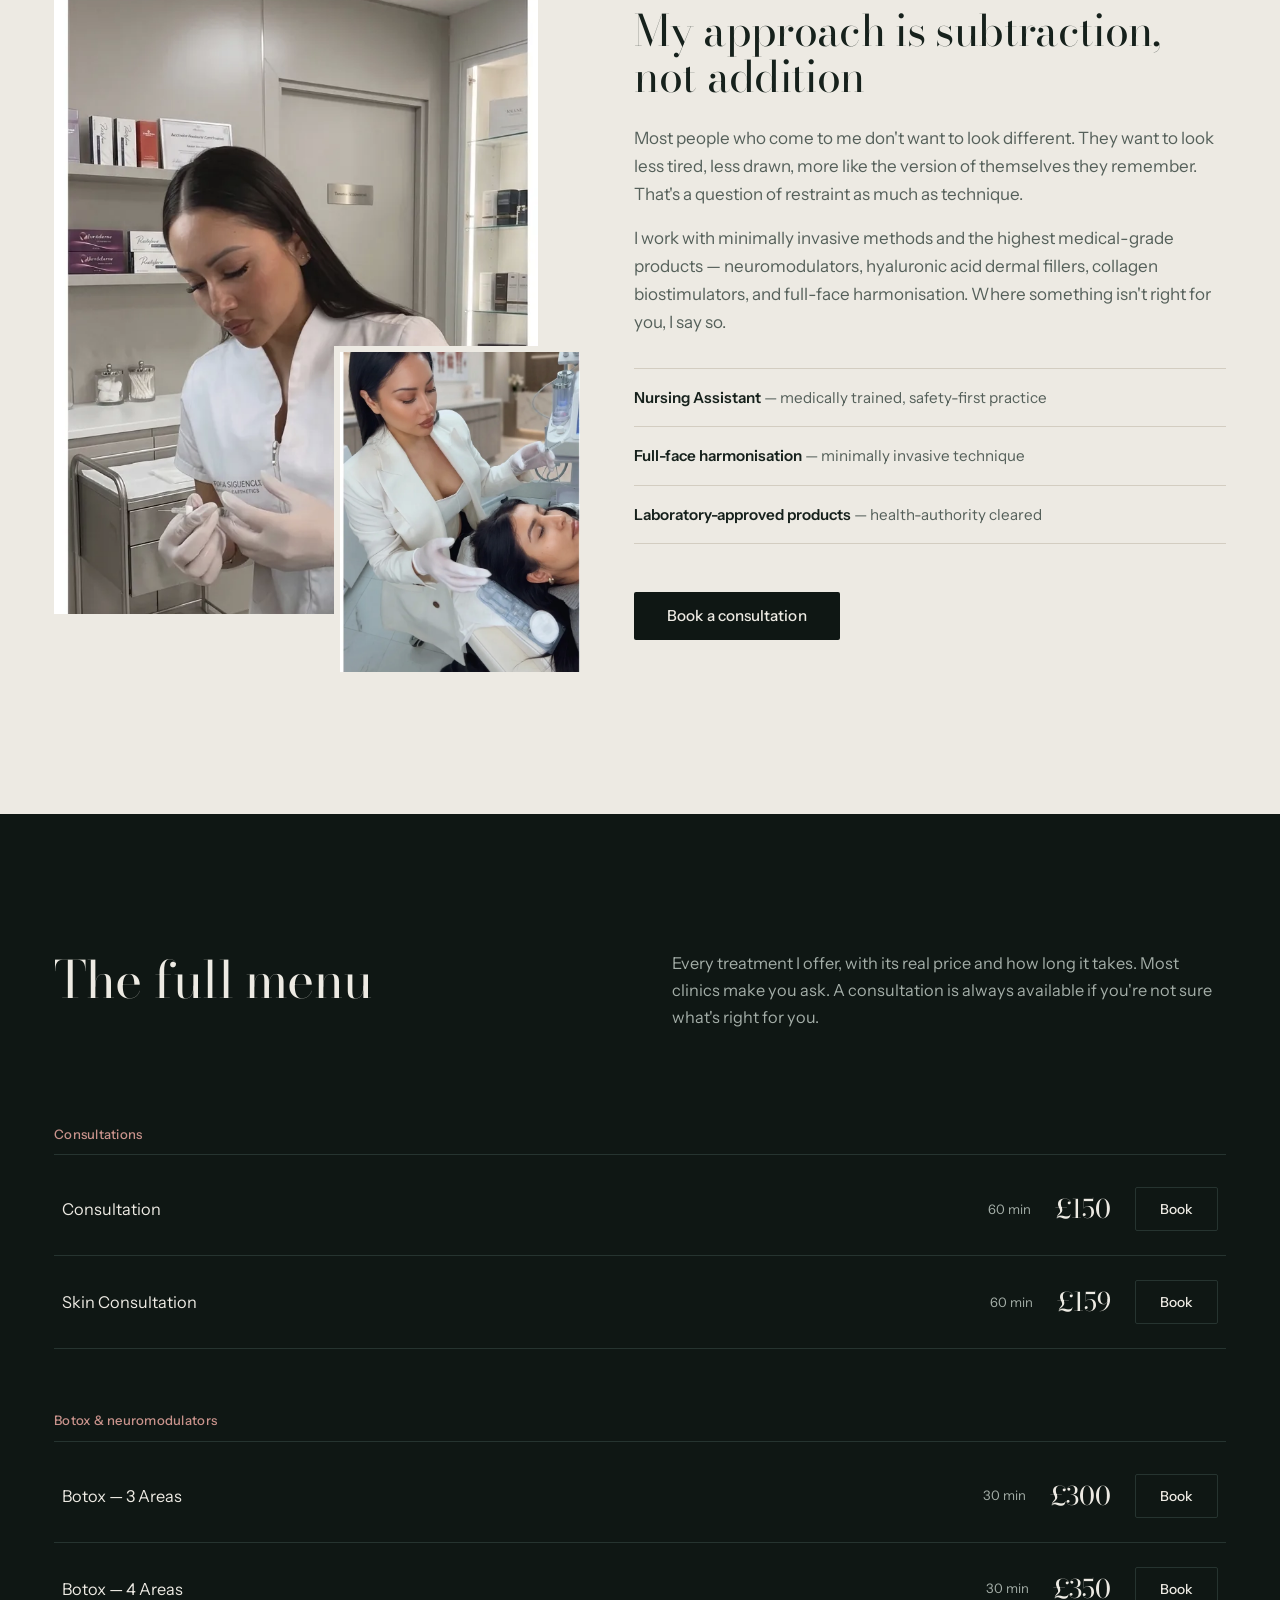
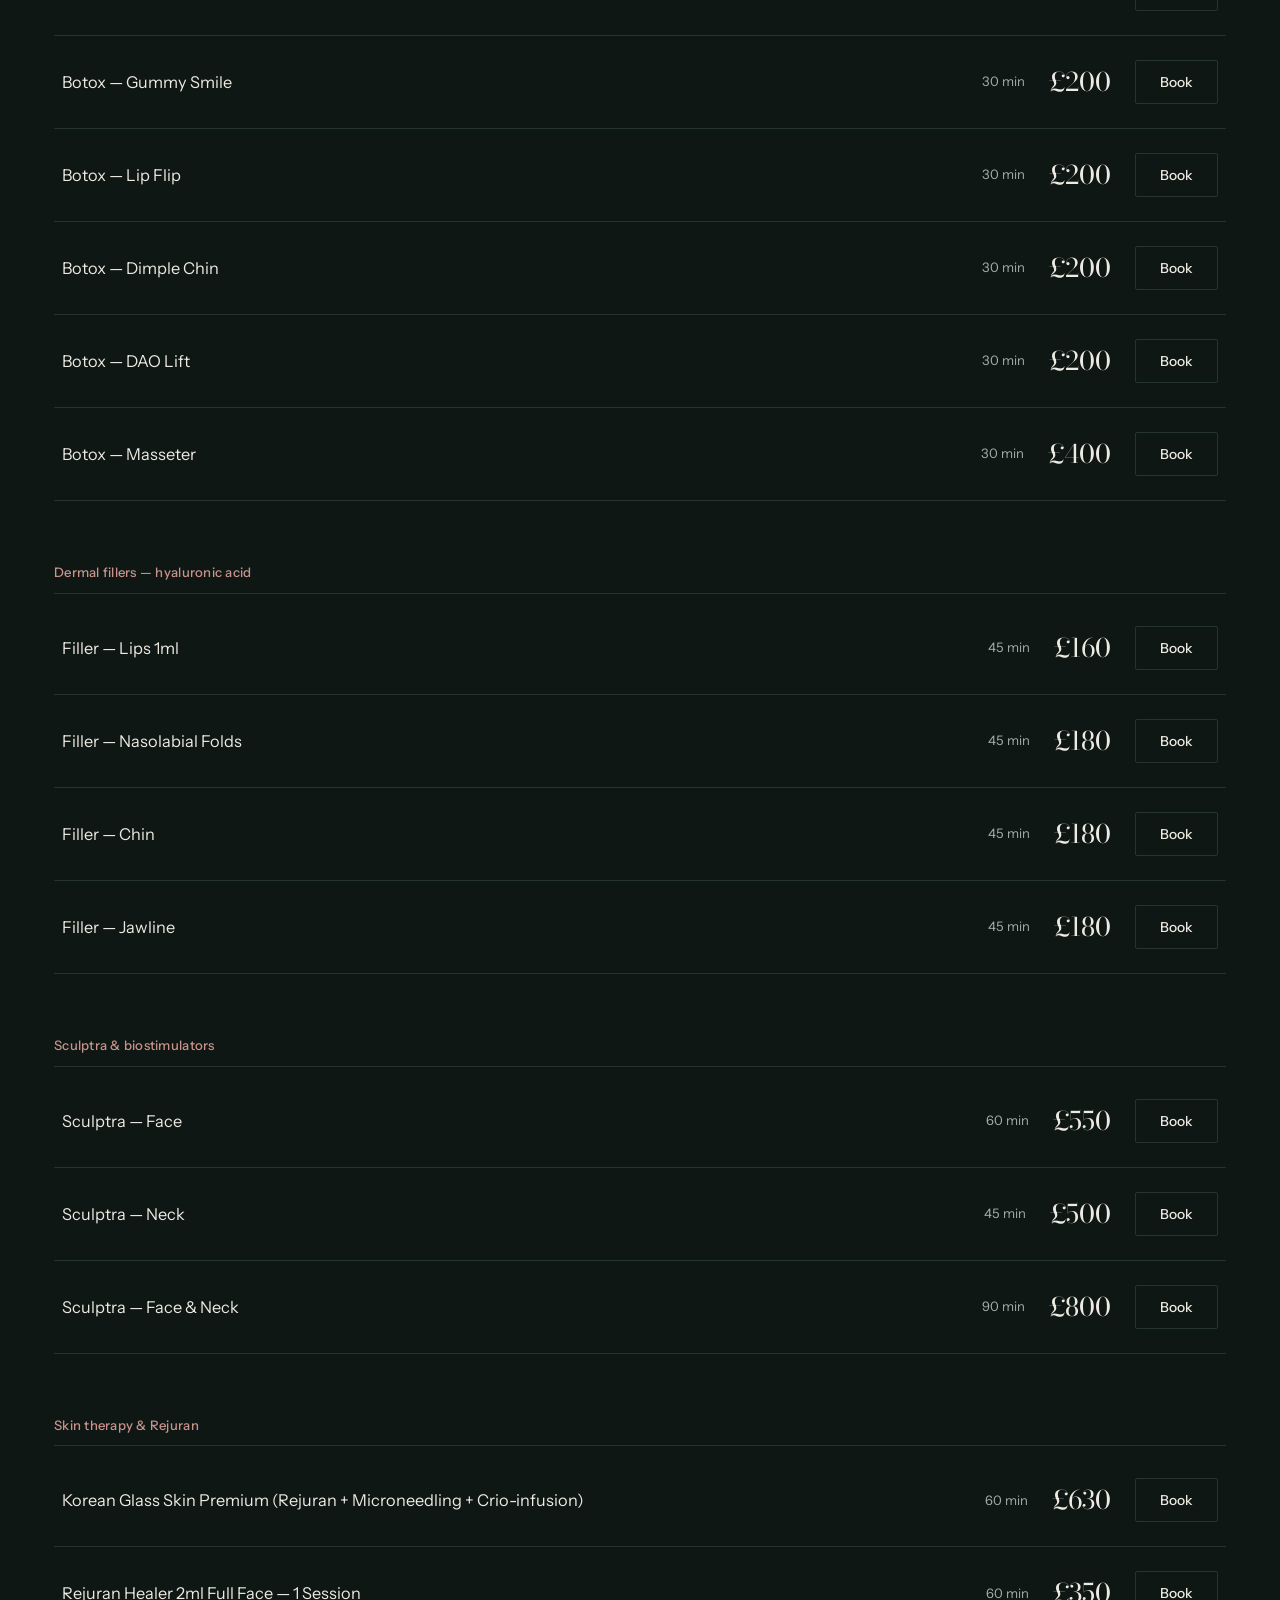
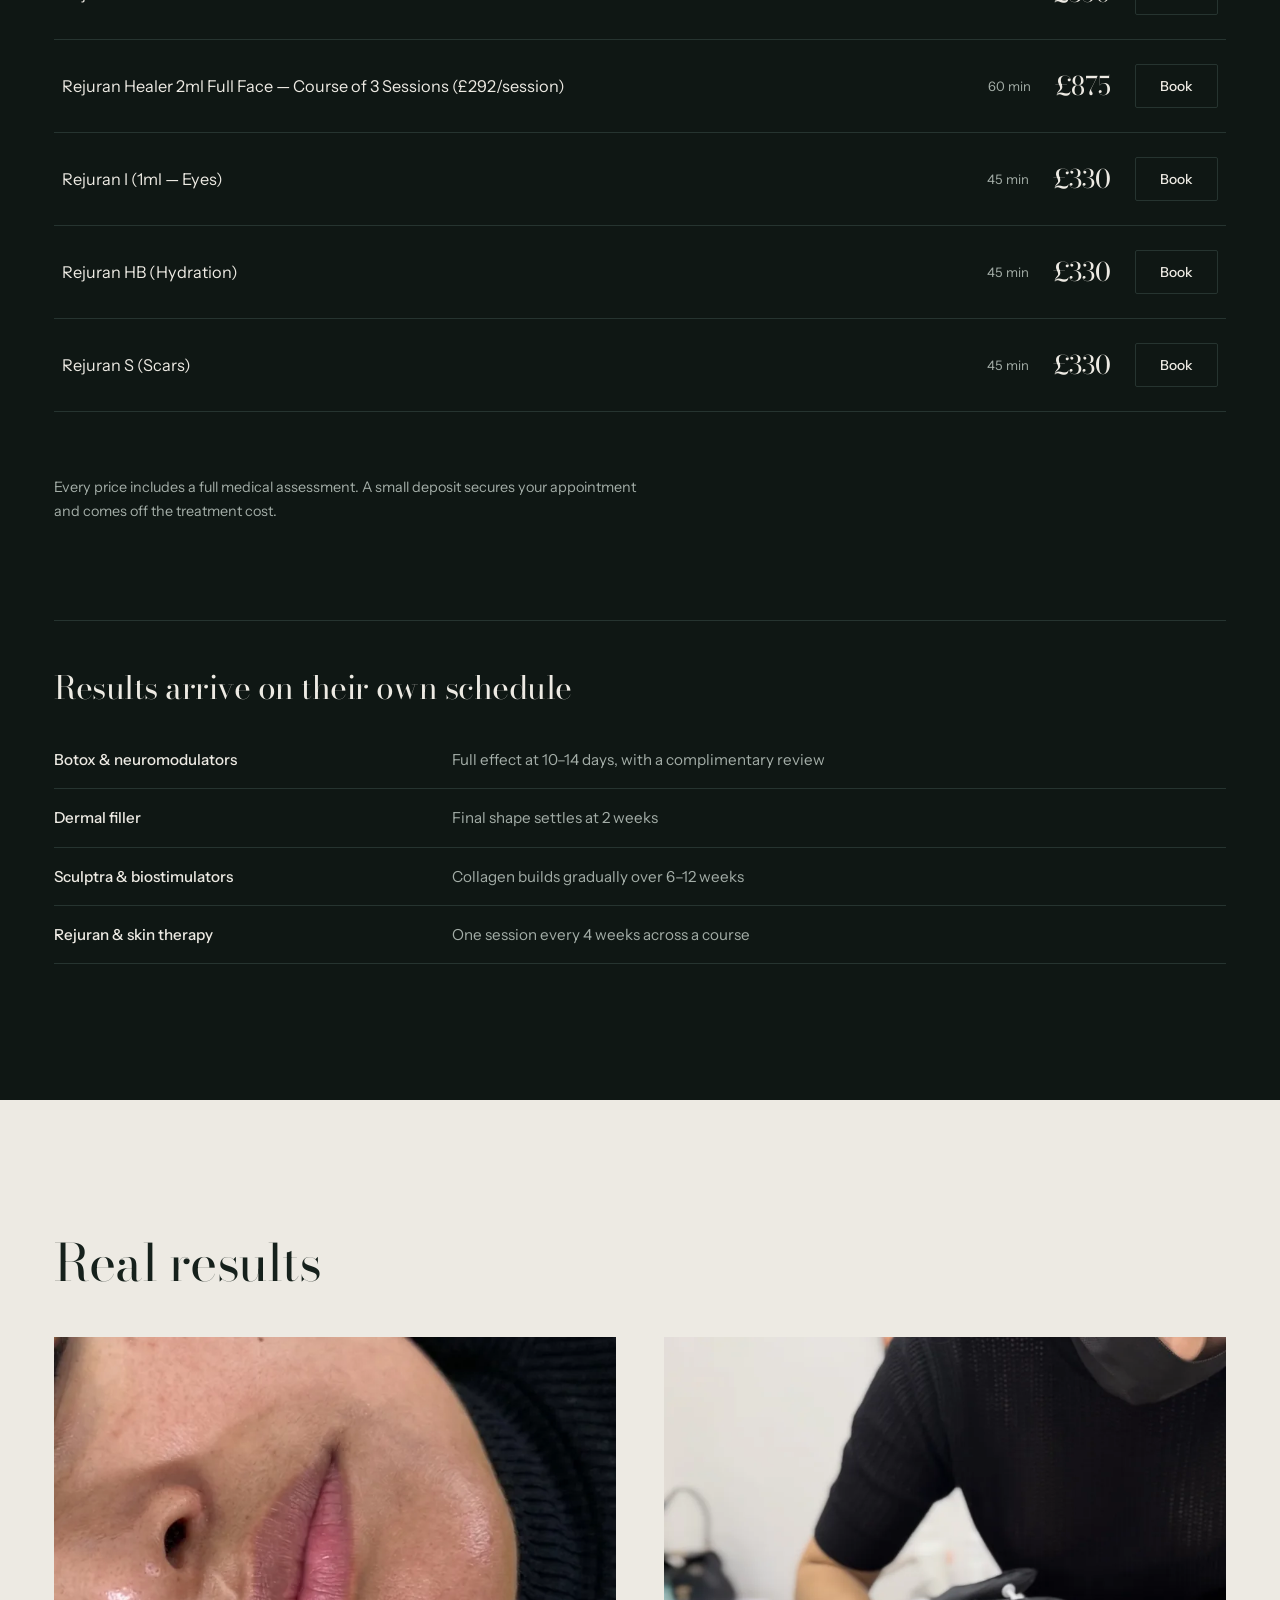
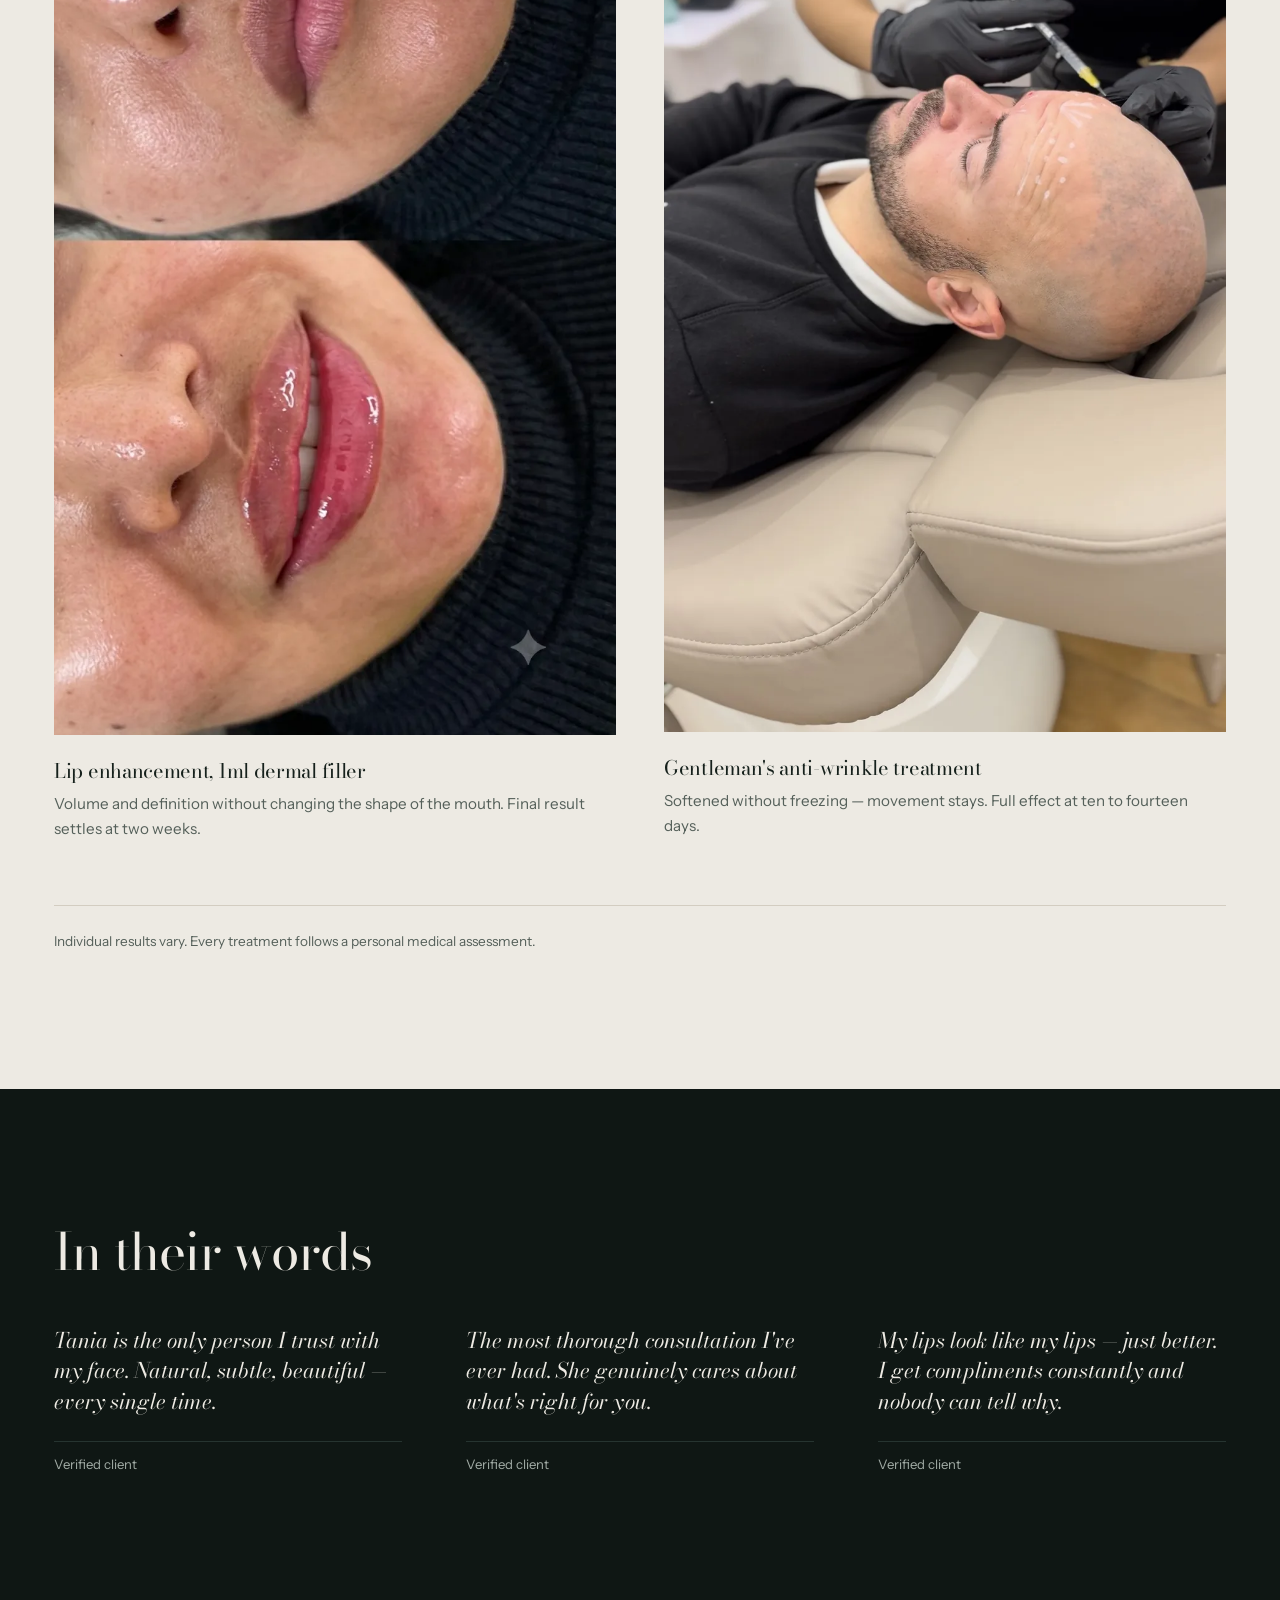
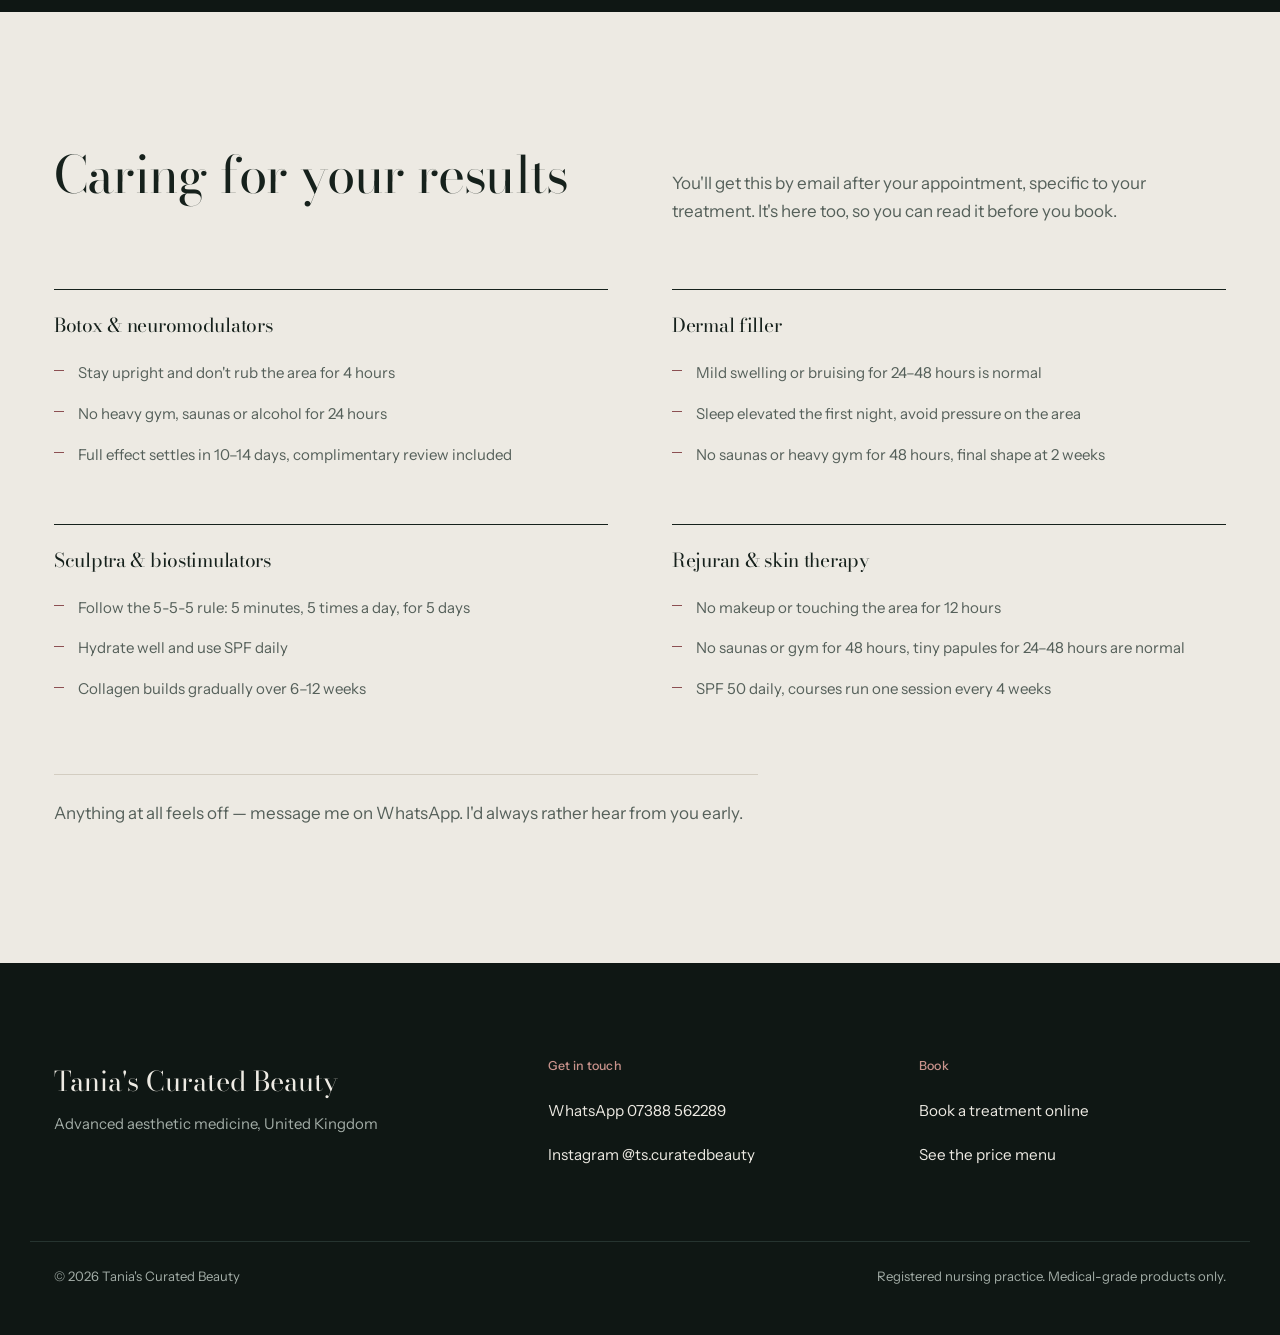
==== commit 6d563fe7: "Rebuild site to premium editorial standard Move off the cream/serif/gold direction, which reads as t" ====
--- a/index.html
+++ b/index.html
@@ -1,81 +1,102 @@
 <!DOCTYPE html>
-<html lang="en">
+<html lang="en-GB">
 <head>
 <meta charset="UTF-8">
 <meta name="viewport" content="width=device-width, initial-scale=1.0">
-<title>Tania's Curated Beauty — Advanced Aesthetic Medicine &amp; Non-Surgical Facial Rejuvenation</title>
-<meta name="description" content="Advanced aesthetic medicine by Tania Siguencia, Nursing Assistant & specialist in non-surgical facial rejuvenation. Botox, dermal fillers, Sculptra, Rejuran & Korean Glass Skin. Natural results, medical-grade safety.">
+<title>Tania's Curated Beauty — Advanced Aesthetic Medicine</title>
+<meta name="description" content="Advanced aesthetic medicine with Tania Siguencia. Botox, dermal filler, Sculptra and Rejuran, delivered with a full medical assessment. Every price listed. Book online or message on WhatsApp.">
+<link rel="canonical" href="https://imsal007.github.io/ts.curatedbeauty/">
+<meta name="theme-color" content="#0F1714">
+
+<meta property="og:type" content="website">
+<meta property="og:title" content="Tania's Curated Beauty — Advanced Aesthetic Medicine">
+<meta property="og:description" content="Botox, dermal filler, Sculptra and Rejuran with a full medical assessment. Every price listed.">
+<meta property="og:url" content="https://imsal007.github.io/ts.curatedbeauty/">
+<meta property="og:image" content="https://imsal007.github.io/ts.curatedbeauty/assets/tania-portrait.png">
+<meta property="og:locale" content="en_GB">
+<meta name="twitter:card" content="summary_large_image">
+
+<link rel="icon" href="assets/favicon.svg" type="image/svg+xml">
 <link rel="preconnect" href="https://fonts.googleapis.com">
-<link href="https://fonts.googleapis.com/css2?family=Cormorant+Garamond:ital,wght@0,400;0,500;0,600;1,400&family=Jost:wght@300;400;500&display=swap" rel="stylesheet">
+<link rel="preconnect" href="https://fonts.gstatic.com" crossorigin>
+<link href="https://fonts.googleapis.com/css2?family=Bodoni+Moda:ital,opsz,wght@0,6..96,400;0,6..96,500;1,6..96,400&family=Instrument+Sans:wght@400;500;600&display=swap" rel="stylesheet">
 <link rel="stylesheet" href="styles.css">
 </head>
 <body>
 
-<!-- ============ HEADER ============ -->
-<header class="site-header" id="top">
-  <div class="container header-inner">
-    <a href="#top" class="brand">
-      <span class="brand-mark">T<span>✦</span>C</span>
-      <span class="brand-text">Tania's <em>Curated</em> Beauty</span>
-    </a>
-    <nav class="main-nav" id="mainNav">
+<a class="skip-link" href="#main">Skip to content</a>
+
+<!-- ============ MASTHEAD ============ -->
+<header class="masthead" id="top">
+  <div class="shell masthead-inner">
+    <a href="#top" class="wordmark">Tania's Curated Beauty</a>
+    <nav class="nav" id="mainNav" aria-label="Main">
       <a href="#about">About</a>
       <a href="#treatments">Treatments</a>
       <a href="#results">Results</a>
       <a href="#aftercare">Aftercare</a>
       <a href="#contact">Contact</a>
-      <a href="#" class="btn btn-gold nav-book" data-book="">Book Now</a>
+      <a href="#" class="btn btn-accent nav-book" data-book="">Book a treatment</a>
     </nav>
-    <button class="nav-toggle" id="navToggle" aria-label="Menu">☰</button>
+    <button class="nav-toggle" id="navToggle" aria-label="Open menu" aria-expanded="false" aria-controls="mainNav">
+      <span></span><span></span>
+    </button>
   </div>
 </header>
+
+<main id="main">
 
 <!-- ============ HERO ============ -->
 <section class="hero">
-  <div class="container hero-grid">
+  <div class="shell hero-grid">
     <div class="hero-copy">
-      <p class="eyebrow">Advanced Aesthetic Medicine · United Kingdom</p>
-      <h1>Your natural beauty,<br><em>curated</em> with medical precision.</h1>
-      <p class="hero-lead">I’m Tania Siguencia — Nursing Assistant and specialist in advanced, non-surgical facial rejuvenation. With over 7 years of experience, I enhance each patient’s natural beauty through personalised, safe and cutting-edge treatments.</p>
+      <h1 class="hero-title">Nothing overdone.<br>Nothing obvious.</h1>
+      <p class="hero-lead">I'm Tania Siguencia. For seven years I've practised advanced aesthetic medicine — Botox, dermal filler, Sculptra and Rejuran — enhancing what's already there rather than replacing it. Every treatment begins with a full medical assessment.</p>
       <div class="hero-ctas">
-        <a href="#" class="btn btn-gold" data-book="">Book a Treatment</a>
-        <a href="https://wa.me/447388562289?text=Hi%20Tania%20%E2%9C%A8%2C%20I%27d%20like%20to%20book%20a%20treatment." class="btn btn-outline" target="_blank" rel="noopener">WhatsApp Me ↗</a>
+        <a href="#" class="btn btn-accent btn-lg" data-book="">Book a treatment</a>
+        <a href="https://wa.me/447388562289?text=Hi%20Tania%2C%20I%27d%20like%20to%20book%20a%20treatment." class="btn btn-quiet btn-lg" target="_blank" rel="noopener">Message me on WhatsApp</a>
       </div>
-      <div class="hero-socials">
-        <a href="https://www.instagram.com/ts.curatedbeauty/" target="_blank" rel="noopener">@ts.curatedbeauty on Instagram ↗</a>
-      </div>
-      <div class="trust-strip">
-        <div><strong>7+</strong><span>years experience</span></div>
-        <div><strong>Medical-grade</strong><span>products only</span></div>
-        <div><strong>100%</strong><span>personalised care</span></div>
-      </div>
-    </div>
-    <div class="hero-photo">
-      <img src="assets/tania-portrait.png" alt="Tania Siguencia, specialist in advanced aesthetic medicine">
-      <div class="hero-photo-frame"></div>
-    </div>
-  </div>
-</section>
-
-<!-- ============ PROMISES ============ -->
-<section class="promises">
-  <div class="container">
-    <h2 class="section-title">Three promises, every visit</h2>
-    <div class="promise-grid">
-      <article class="promise-card">
-        <span class="promise-icon">❀</span>
-        <h3>Natural Results</h3>
-        <p>Preserving facial harmony — never artificial, never overdone. Your results should look like the best version of you.</p>
-      </article>
-      <article class="promise-card">
-        <span class="promise-icon">✦</span>
-        <h3>100% Personalised Care</h3>
-        <p>A thorough medical assessment before any procedure. Every face is unique — so is every treatment plan I design.</p>
-      </article>
-      <article class="promise-card">
-        <span class="promise-icon">✚</span>
-        <h3>Maximum Health &amp; Safety</h3>
-        <p>Authorised facilities and only products from leading medical laboratories approved by health authorities.</p>
+      <dl class="facts">
+        <div class="fact">
+          <dt>Experience</dt>
+          <dd>7+ years</dd>
+        </div>
+        <div class="fact">
+          <dt>Products used</dt>
+          <dd>Medical-grade only</dd>
+        </div>
+        <div class="fact">
+          <dt>Pricing</dt>
+          <dd>Every price listed</dd>
+        </div>
+      </dl>
+    </div>
+    <figure class="hero-figure">
+      <picture>
+        <source srcset="assets/tania-portrait.webp" type="image/webp">
+        <img src="assets/tania-portrait.png" width="359" height="640" alt="Tania Siguencia, aesthetic medicine practitioner" fetchpriority="high" decoding="async">
+      </picture>
+      <figcaption>Tania Siguencia<span>Aesthetic medicine practitioner</span></figcaption>
+    </figure>
+  </div>
+</section>
+
+<!-- ============ CREED ============ -->
+<section class="creed">
+  <div class="shell">
+    <h2 class="sec-title">What you get, every visit</h2>
+    <div class="creed-grid">
+      <article class="creed-item">
+        <h3>Natural results</h3>
+        <p>Facial harmony comes first. If a treatment would read as obviously done, I'll tell you, and we'll find a better route.</p>
+      </article>
+      <article class="creed-item">
+        <h3>A real assessment</h3>
+        <p>A full medical assessment before anything else. No two faces need the same plan, so I don't sell one.</p>
+      </article>
+      <article class="creed-item">
+        <h3>Nothing off-label</h3>
+        <p>Authorised facilities, and only products from leading medical laboratories approved by health authorities.</p>
       </article>
     </div>
   </div>
@@ -83,32 +104,42 @@
 
 <!-- ============ ABOUT ============ -->
 <section class="about" id="about">
-  <div class="container about-grid">
-    <div class="about-photos">
-      <img class="about-photo-main" src="assets/treatment-clinic.png" alt="Tania performing a facial rejuvenation treatment">
-      <img class="about-photo-float" src="assets/treatment-hydrafacial.png" alt="Advanced skin treatment in progress">
+  <div class="shell about-grid">
+    <div class="about-figures">
+      <figure class="about-fig-main">
+        <picture>
+          <source srcset="assets/treatment-clinic.webp" type="image/webp">
+          <img src="assets/treatment-clinic.png" width="704" height="1524" alt="Tania performing a facial rejuvenation treatment" loading="lazy" decoding="async">
+        </picture>
+      </figure>
+      <figure class="about-fig-inset">
+        <picture>
+          <source srcset="assets/treatment-hydrafacial.webp" type="image/webp">
+          <img src="assets/treatment-hydrafacial.png" width="704" height="1524" alt="An advanced skin treatment in progress" loading="lazy" decoding="async">
+        </picture>
+      </figure>
     </div>
     <div class="about-copy">
-      <p class="eyebrow">About Tania</p>
-      <h2>Specialist in Advanced Aesthetic Medicine &amp; Non-Surgical Facial Rejuvenation</h2>
-      <p>With over 7 years of experience, my approach is centred on enhancing each patient’s natural beauty through personalised, safe and cutting-edge treatments.</p>
-      <p>I specialise in minimally invasive techniques using the highest medical-grade products: neuromodulators, hyaluronic acid dermal fillers, collagen biostimulators and full-face harmonisation.</p>
+      <h2>My approach is subtraction, not addition</h2>
+      <p>Most people who come to me don't want to look different. They want to look less tired, less drawn, more like the version of themselves they remember. That's a question of restraint as much as technique.</p>
+      <p>I work with minimally invasive methods and the highest medical-grade products — neuromodulators, hyaluronic acid dermal fillers, collagen biostimulators, and full-face harmonisation. Where something isn't right for you, I say so.</p>
       <ul class="about-list">
-        <li>Nursing Assistant — medically trained, safety-first practice</li>
-        <li>Minimally invasive, full-face harmonisation expertise</li>
-        <li>Only laboratory-approved, health-authority-cleared products</li>
+        <li><strong>Nursing Assistant</strong> — medically trained, safety-first practice</li>
+        <li><strong>Full-face harmonisation</strong> — minimally invasive technique</li>
+        <li><strong>Laboratory-approved products</strong> — health-authority cleared</li>
       </ul>
-      <a href="#" class="btn btn-gold" data-book="">Book Your Consultation</a>
+      <a href="#" class="btn btn-ink" data-book="">Book a consultation</a>
     </div>
   </div>
 </section>
 
 <!-- ============ TREATMENTS ============ -->
-<section class="treatments" id="treatments">
-  <div class="container">
-    <p class="eyebrow center">Treatments &amp; Pricing</p>
-    <h2 class="section-title">The full menu</h2>
-    <p class="section-sub">Every treatment below can be booked in seconds. A consultation is always available if you’re unsure what’s right for you.</p>
+<section class="menu-sec" id="treatments">
+  <div class="shell">
+    <div class="menu-head">
+      <h2 class="sec-title">The full menu</h2>
+      <p class="menu-intro">Every treatment I offer, with its real price and how long it takes. Most clinics make you ask. A consultation is always available if you're not sure what's right for you.</p>
+    </div>
 
     <div class="treatment-group">
       <h3 class="group-title">Consultations</h3>
@@ -116,215 +147,294 @@
     </div>
 
     <div class="treatment-group">
-      <h3 class="group-title">Botox &amp; Neuromodulators</h3>
+      <h3 class="group-title">Botox &amp; neuromodulators</h3>
       <div class="menu" id="menu-botox"></div>
     </div>
 
     <div class="treatment-group">
-      <h3 class="group-title">Dermal Fillers — Hyaluronic Acid</h3>
+      <h3 class="group-title">Dermal fillers — hyaluronic acid</h3>
       <div class="menu" id="menu-fillers"></div>
     </div>
 
     <div class="treatment-group">
-      <h3 class="group-title">Sculptra &amp; Biostimulators</h3>
+      <h3 class="group-title">Sculptra &amp; biostimulators</h3>
       <div class="menu" id="menu-sculptra"></div>
     </div>
 
     <div class="treatment-group">
-      <h3 class="group-title">Skin Therapy &amp; Rejuran</h3>
+      <h3 class="group-title">Skin therapy &amp; Rejuran</h3>
       <div class="menu" id="menu-skin"></div>
     </div>
 
-    <p class="menu-note">Prices include a full medical assessment. A small deposit secures your appointment — refunded against your treatment.</p>
+    <p class="menu-note">Every price includes a full medical assessment. A small deposit secures your appointment and comes off the treatment cost.</p>
+
+    <div class="settle">
+      <h3 class="settle-title">Results arrive on their own schedule</h3>
+      <table class="settle-table">
+        <caption class="visually-hidden">How long each treatment takes to settle</caption>
+        <tbody>
+          <tr><th scope="row">Botox &amp; neuromodulators</th><td>Full effect at 10–14 days, with a complimentary review</td></tr>
+          <tr><th scope="row">Dermal filler</th><td>Final shape settles at 2 weeks</td></tr>
+          <tr><th scope="row">Sculptra &amp; biostimulators</th><td>Collagen builds gradually over 6–12 weeks</td></tr>
+          <tr><th scope="row">Rejuran &amp; skin therapy</th><td>One session every 4 weeks across a course</td></tr>
+        </tbody>
+      </table>
+    </div>
   </div>
 </section>
 
 <!-- ============ RESULTS ============ -->
 <section class="results" id="results">
-  <div class="container">
-    <p class="eyebrow center">Before &amp; After</p>
-    <h2 class="section-title">Real results, naturally</h2>
+  <div class="shell">
+    <h2 class="sec-title">Real results</h2>
     <div class="results-grid">
-      <figure class="result-card">
-        <img src="assets/lips-before-after.png" alt="Lip enhancement — before and after dermal filler">
+      <figure class="result">
+        <picture>
+          <source srcset="assets/lips-before-after.webp" type="image/webp">
+          <img src="assets/lips-before-after.png" width="768" height="1364" alt="Lip enhancement before and after one millilitre of dermal filler" loading="lazy" decoding="async">
+        </picture>
         <figcaption>
-          <h4>Lip Enhancement — 1ml Dermal Filler</h4>
-          <p>Natural volume and definition. Final shape settles at 2 weeks.</p>
+          <h3>Lip enhancement, 1ml dermal filler</h3>
+          <p>Volume and definition without changing the shape of the mouth. Final result settles at two weeks.</p>
         </figcaption>
       </figure>
-      <figure class="result-card">
-        <img src="assets/treatment-botox-men.jpeg" alt="Gentleman's anti-wrinkle treatment in progress">
+      <figure class="result">
+        <picture>
+          <source srcset="assets/treatment-botox-men.webp" type="image/webp">
+          <img src="assets/treatment-botox-men.jpeg" width="900" height="1594" alt="A gentleman receiving an anti-wrinkle treatment" loading="lazy" decoding="async">
+        </picture>
         <figcaption>
-          <h4>Gentleman’s Anti-Wrinkle Treatment</h4>
-          <p>Subtle, refreshed results — full effect settles in 10–14 days.</p>
+          <h3>Gentleman's anti-wrinkle treatment</h3>
+          <p>Softened without freezing — movement stays. Full effect at ten to fourteen days.</p>
         </figcaption>
       </figure>
     </div>
-    <p class="results-disclaimer">Individual results vary. All treatments follow a personal medical assessment.</p>
-  </div>
-</section>
-
-<!-- ============ REVIEWS ============ -->
-<section class="reviews" id="reviews">
-  <div class="container">
-    <p class="eyebrow center">Kind Words</p>
-    <h2 class="section-title">What my clients say</h2>
-    <div class="reviews-grid">
-      <blockquote>
-        <p>“Tania is the only person I trust with my face. Natural, subtle, beautiful — every single time.”</p>
-        <cite>— Verified client</cite>
-      </blockquote>
-      <blockquote>
-        <p>“The most thorough consultation I’ve ever had. She genuinely cares about what’s right for you.”</p>
-        <cite>— Verified client</cite>
-      </blockquote>
-      <blockquote>
-        <p>“My lips look like my lips — just better. I get compliments constantly and nobody can tell why.”</p>
-        <cite>— Verified client</cite>
-      </blockquote>
+    <p class="disclaimer">Individual results vary. Every treatment follows a personal medical assessment.</p>
+  </div>
+</section>
+
+<!-- ============ VOICES ============ -->
+<section class="voices" id="reviews">
+  <div class="shell">
+    <h2 class="sec-title">In their words</h2>
+    <div class="voices-grid">
+      <figure class="voice">
+        <blockquote><p>Tania is the only person I trust with my face. Natural, subtle, beautiful — every single time.</p></blockquote>
+        <figcaption>Verified client</figcaption>
+      </figure>
+      <figure class="voice">
+        <blockquote><p>The most thorough consultation I've ever had. She genuinely cares about what's right for you.</p></blockquote>
+        <figcaption>Verified client</figcaption>
+      </figure>
+      <figure class="voice">
+        <blockquote><p>My lips look like my lips — just better. I get compliments constantly and nobody can tell why.</p></blockquote>
+        <figcaption>Verified client</figcaption>
+      </figure>
     </div>
   </div>
 </section>
 
 <!-- ============ AFTERCARE ============ -->
 <section class="aftercare" id="aftercare">
-  <div class="container">
-    <p class="eyebrow center">Aftercare</p>
-    <h2 class="section-title">Caring for your results</h2>
+  <div class="shell">
+    <div class="aftercare-head">
+      <h2 class="sec-title">Caring for your results</h2>
+      <p>You'll get this by email after your appointment, specific to your treatment. It's here too, so you can read it before you book.</p>
+    </div>
     <div class="aftercare-grid">
-      <article>
-        <h3>Botox &amp; Neuromodulators</h3>
+      <article class="care">
+        <h3>Botox &amp; neuromodulators</h3>
         <ul>
-          <li>Stay upright and don’t rub the area for 4 hours</li>
-          <li>No heavy gym, saunas or alcohol for 24h</li>
-          <li>Full effect settles in 10–14 days — complimentary review included</li>
+          <li>Stay upright and don't rub the area for 4 hours</li>
+          <li>No heavy gym, saunas or alcohol for 24 hours</li>
+          <li>Full effect settles in 10–14 days, complimentary review included</li>
         </ul>
       </article>
-      <article>
-        <h3>Dermal Filler</h3>
+      <article class="care">
+        <h3>Dermal filler</h3>
         <ul>
-          <li>Mild swelling or bruising for 24–48h is normal</li>
-          <li>Sleep elevated the first night; avoid pressure on the area</li>
-          <li>No saunas or heavy gym for 48h; final shape settles at 2 weeks</li>
+          <li>Mild swelling or bruising for 24–48 hours is normal</li>
+          <li>Sleep elevated the first night, avoid pressure on the area</li>
+          <li>No saunas or heavy gym for 48 hours, final shape at 2 weeks</li>
         </ul>
       </article>
-      <article>
-        <h3>Sculptra &amp; Biostimulators</h3>
+      <article class="care">
+        <h3>Sculptra &amp; biostimulators</h3>
         <ul>
           <li>Follow the 5-5-5 rule: 5 minutes, 5 times a day, for 5 days</li>
           <li>Hydrate well and use SPF daily</li>
           <li>Collagen builds gradually over 6–12 weeks</li>
         </ul>
       </article>
-      <article>
-        <h3>Rejuran &amp; Skin Therapy</h3>
+      <article class="care">
+        <h3>Rejuran &amp; skin therapy</h3>
         <ul>
-          <li>No makeup or touching the area for 12h</li>
-          <li>No saunas or gym for 48h; tiny papules for 24–48h are normal</li>
-          <li>SPF 50 daily; courses run one session every 4 weeks</li>
+          <li>No makeup or touching the area for 12 hours</li>
+          <li>No saunas or gym for 48 hours, tiny papules for 24–48 hours are normal</li>
+          <li>SPF 50 daily, courses run one session every 4 weeks</li>
         </ul>
       </article>
     </div>
-    <p class="aftercare-note">After your appointment you’ll automatically receive treatment-specific aftercare instructions by email — and I’m always a WhatsApp message away.</p>
-  </div>
-</section>
-
-<!-- ============ CONTACT / FOOTER ============ -->
+    <p class="aftercare-note">Anything at all feels off — message me on WhatsApp. I'd always rather hear from you early.</p>
+  </div>
+</section>
+
+</main>
+
+<!-- ============ FOOTER ============ -->
 <footer class="footer" id="contact">
-  <div class="container footer-grid">
-    <div>
-      <p class="brand-text footer-brand">Tania's <em>Curated</em> Beauty</p>
-      <p class="footer-tag">Advanced aesthetic medicine. Naturally you.</p>
-    </div>
-    <div>
-      <h4>Get in touch</h4>
-      <a href="https://wa.me/447388562289" target="_blank" rel="noopener">WhatsApp: 07388 562289</a>
-      <a href="https://www.instagram.com/ts.curatedbeauty/" target="_blank" rel="noopener">Instagram: @ts.curatedbeauty</a>
-    </div>
-    <div>
-      <h4>Book</h4>
+  <div class="shell footer-grid">
+    <div class="footer-brand-col">
+      <p class="footer-wordmark">Tania's Curated Beauty</p>
+      <p class="footer-tag">Advanced aesthetic medicine, United Kingdom</p>
+    </div>
+    <div class="footer-col">
+      <h2>Get in touch</h2>
+      <a href="https://wa.me/447388562289" target="_blank" rel="noopener">WhatsApp 07388 562289</a>
+      <a href="https://www.instagram.com/ts.curatedbeauty/" target="_blank" rel="noopener">Instagram @ts.curatedbeauty</a>
+    </div>
+    <div class="footer-col">
+      <h2>Book</h2>
       <a href="#" data-book="">Book a treatment online</a>
-      <a href="#treatments">View the price menu</a>
-    </div>
-  </div>
-  <div class="container footer-bottom">
-    <p>© <span id="year"></span> Tania's Curated Beauty · All rights reserved</p>
-    <p>Registered nursing practice · Medical-grade products only</p>
+      <a href="#treatments">See the price menu</a>
+    </div>
+  </div>
+  <div class="shell footer-base">
+    <p>© <span id="year"></span> Tania's Curated Beauty</p>
+    <p>Registered nursing practice. Medical-grade products only.</p>
   </div>
 </footer>
 
-<!-- ============ FLOATING WHATSAPP ============ -->
-<a class="wa-float" href="https://wa.me/447388562289?text=Hi%20Tania%20%E2%9C%A8%2C%20I%27d%20like%20to%20ask%20about%20a%20treatment." target="_blank" rel="noopener" aria-label="Chat on WhatsApp">
-  <svg viewBox="0 0 32 32" width="28" height="28" fill="currentColor"><path d="M16 3C9.4 3 4 8.3 4 14.9c0 2.6.8 5 2.2 7L4 29l7.3-2.1c1.9 1 4 1.6 6.2 1.6h.5c6.6 0 12-5.3 12-11.9C30 8.3 22.6 3 16 3zm0 21.5c-1.9 0-3.7-.5-5.3-1.5l-.4-.2-4 1.2 1.2-3.9-.3-.4c-1.1-1.6-1.7-3.5-1.7-5.5C5.5 9.9 10.2 5.5 16 5.5S26.5 9.9 26.5 14.9 21.8 24.5 16 24.5zm5.8-7.3c-.3-.2-1.9-1-2.2-1.1-.3-.1-.5-.2-.7.2-.2.3-.8 1.1-1 1.3-.2.2-.4.2-.7.1-.3-.2-1.4-.5-2.6-1.6-1-.9-1.6-1.9-1.8-2.2-.2-.3 0-.5.1-.7l.5-.6c.2-.2.2-.4.3-.6.1-.2 0-.4 0-.6-.1-.2-.7-1.7-1-2.3-.3-.6-.5-.5-.7-.5h-.6c-.2 0-.6.1-.9.4-.3.3-1.1 1.1-1.1 2.7s1.2 3.1 1.3 3.3c.2.2 2.3 3.5 5.6 4.9.8.3 1.4.5 1.9.7.8.2 1.5.2 2.1.1.6-.1 1.9-.8 2.2-1.5.3-.8.3-1.4.2-1.5-.1-.2-.3-.3-.6-.4z"/></svg>
-</a>
+<!-- ============ WHATSAPP ============ -->
+<div class="wa" id="wa">
+  <div class="wa-card" id="waCard" hidden>
+    <div class="wa-card-head">
+      <p class="wa-card-name">Tania's Curated Beauty</p>
+      <button class="wa-card-close" id="waClose" aria-label="Close WhatsApp panel">
+        <svg viewBox="0 0 24 24" width="16" height="16" aria-hidden="true" focusable="false"><path d="M5 5l14 14M19 5L5 19" stroke="currentColor" stroke-width="1.6" fill="none" stroke-linecap="round"/></svg>
+      </button>
+    </div>
+    <p class="wa-card-msg">Hi, I'm Tania. Messages come straight to me — ask me anything about a treatment, or which one would suit you.</p>
+    <a class="wa-card-cta" href="https://wa.me/447388562289?text=Hi%20Tania%2C%20I%27d%20like%20to%20ask%20about%20a%20treatment." target="_blank" rel="noopener">
+      <svg viewBox="0 0 32 32" width="18" height="18" fill="currentColor" aria-hidden="true" focusable="false"><path d="M16 3C9.4 3 4 8.3 4 14.9c0 2.6.8 5 2.2 7L4 29l7.3-2.1c1.9 1 4 1.6 6.2 1.6h.5c6.6 0 12-5.3 12-11.9C30 8.3 22.6 3 16 3zm0 21.5c-1.9 0-3.7-.5-5.3-1.5l-.4-.2-4 1.2 1.2-3.9-.3-.4c-1.1-1.6-1.7-3.5-1.7-5.5C5.5 9.9 10.2 5.5 16 5.5S26.5 9.9 26.5 14.9 21.8 24.5 16 24.5zm5.8-7.3c-.3-.2-1.9-1-2.2-1.1-.3-.1-.5-.2-.7.2-.2.3-.8 1.1-1 1.3-.2.2-.4.2-.7.1-.3-.2-1.4-.5-2.6-1.6-1-.9-1.6-1.9-1.8-2.2-.2-.3 0-.5.1-.7l.5-.6c.2-.2.2-.4.3-.6.1-.2 0-.4 0-.6-.1-.2-.7-1.7-1-2.3-.3-.6-.5-.5-.7-.5h-.6c-.2 0-.6.1-.9.4-.3.3-1.1 1.1-1.1 2.7s1.2 3.1 1.3 3.3c.2.2 2.3 3.5 5.6 4.9.8.3 1.4.5 1.9.7.8.2 1.5.2 2.1.1.6-.1 1.9-.8 2.2-1.5.3-.8.3-1.4.2-1.5-.1-.2-.3-.3-.6-.4z"/></svg>
+      Open WhatsApp
+    </a>
+  </div>
+  <button class="wa-float" id="waToggle" aria-expanded="false" aria-controls="waCard" aria-label="Message Tania on WhatsApp">
+    <svg class="wa-icon-chat" viewBox="0 0 32 32" width="26" height="26" fill="currentColor" aria-hidden="true" focusable="false"><path d="M16 3C9.4 3 4 8.3 4 14.9c0 2.6.8 5 2.2 7L4 29l7.3-2.1c1.9 1 4 1.6 6.2 1.6h.5c6.6 0 12-5.3 12-11.9C30 8.3 22.6 3 16 3zm0 21.5c-1.9 0-3.7-.5-5.3-1.5l-.4-.2-4 1.2 1.2-3.9-.3-.4c-1.1-1.6-1.7-3.5-1.7-5.5C5.5 9.9 10.2 5.5 16 5.5S26.5 9.9 26.5 14.9 21.8 24.5 16 24.5zm5.8-7.3c-.3-.2-1.9-1-2.2-1.1-.3-.1-.5-.2-.7.2-.2.3-.8 1.1-1 1.3-.2.2-.4.2-.7.1-.3-.2-1.4-.5-2.6-1.6-1-.9-1.6-1.9-1.8-2.2-.2-.3 0-.5.1-.7l.5-.6c.2-.2.2-.4.3-.6.1-.2 0-.4 0-.6-.1-.2-.7-1.7-1-2.3-.3-.6-.5-.5-.7-.5h-.6c-.2 0-.6.1-.9.4-.3.3-1.1 1.1-1.1 2.7s1.2 3.1 1.3 3.3c.2.2 2.3 3.5 5.6 4.9.8.3 1.4.5 1.9.7.8.2 1.5.2 2.1.1.6-.1 1.9-.8 2.2-1.5.3-.8.3-1.4.2-1.5-.1-.2-.3-.3-.6-.4z"/></svg>
+    <svg class="wa-icon-close" viewBox="0 0 24 24" width="22" height="22" aria-hidden="true" focusable="false"><path d="M5 5l14 14M19 5L5 19" stroke="currentColor" stroke-width="1.8" fill="none" stroke-linecap="round"/></svg>
+  </button>
+</div>
+
+<!-- ============ MOBILE BOOK BAR ============ -->
+<div class="book-bar" id="bookBar">
+  <div class="book-bar-text">
+    <strong>Book a treatment</strong>
+    <span>Consultations from £150</span>
+  </div>
+  <a href="#" class="btn btn-accent" data-book="">Choose a time</a>
+</div>
 
 <!-- ============ BOOKING MODAL ============ -->
 <div class="modal-overlay" id="bookingModal" hidden>
-  <div class="modal" role="dialog" aria-modal="true" aria-label="Book a treatment">
-    <button class="modal-close" id="modalClose" aria-label="Close">×</button>
+  <div class="modal" role="dialog" aria-modal="true" aria-labelledby="modalHeading">
+    <button class="modal-close" id="modalClose" aria-label="Close booking">
+      <svg viewBox="0 0 24 24" width="20" height="20" aria-hidden="true" focusable="false"><path d="M5 5l14 14M19 5L5 19" stroke="currentColor" stroke-width="1.5" fill="none" stroke-linecap="round"/></svg>
+    </button>
 
     <!-- Step 1: treatment -->
     <div class="booking-step" data-step="1">
-      <p class="eyebrow">Step 1 of 4</p>
-      <h3>Choose your treatment</h3>
+      <p class="step-count">Step 1 of 4</p>
+      <h2 class="step-title" id="modalHeading">Choose your treatment</h2>
+      <label class="field-label" for="treatmentSelect">Treatment</label>
       <select id="treatmentSelect" class="field"></select>
-      <button class="btn btn-gold btn-block" id="toStep2">Continue →</button>
+      <button class="btn btn-accent btn-block" id="toStep2">Continue</button>
     </div>
 
     <!-- Step 2: date -->
     <div class="booking-step" data-step="2" hidden>
-      <p class="eyebrow">Step 2 of 4</p>
-      <h3>Pick a day</h3>
+      <p class="step-count">Step 2 of 4</p>
+      <h2 class="step-title">Pick a day</h2>
+      <label class="field-label" for="dateInput">Preferred date</label>
       <input type="date" id="dateInput" class="field">
       <div class="step-nav">
-        <button class="btn btn-ghost" data-back="1">← Back</button>
-        <button class="btn btn-gold" id="toStep3">Continue →</button>
+        <button class="btn btn-ghost" data-back="1">Back</button>
+        <button class="btn btn-accent" id="toStep3">Continue</button>
       </div>
     </div>
 
     <!-- Step 3: time -->
     <div class="booking-step" data-step="3" hidden>
-      <p class="eyebrow">Step 3 of 4</p>
-      <h3>Pick a time</h3>
-      <div class="time-slots" id="timeSlots"></div>
-      <p class="slot-note" id="slotNote"></p>
+      <p class="step-count">Step 3 of 4</p>
+      <h2 class="step-title">Pick a time</h2>
+      <div class="time-slots" id="timeSlots" role="group" aria-label="Available times"></div>
+      <p class="slot-note" id="slotNote" role="status" aria-live="polite"></p>
       <div class="step-nav">
-        <button class="btn btn-ghost" data-back="2">← Back</button>
-        <button class="btn btn-gold" id="toStep4" disabled>Continue →</button>
+        <button class="btn btn-ghost" data-back="2">Back</button>
+        <button class="btn btn-accent" id="toStep4" disabled>Continue</button>
       </div>
     </div>
 
     <!-- Step 4: details + GDPR -->
     <div class="booking-step" data-step="4" hidden>
-      <p class="eyebrow">Step 4 of 4</p>
-      <h3>Your details</h3>
+      <p class="step-count">Step 4 of 4</p>
+      <h2 class="step-title">Your details</h2>
       <div class="summary-pill" id="bookingSummary"></div>
-      <input type="text" id="clientName" class="field" placeholder="Full name *">
-      <input type="email" id="clientEmail" class="field" placeholder="Email address *">
-      <input type="tel" id="clientPhone" class="field" placeholder="Phone / WhatsApp (optional)">
-      <input type="date" id="clientDob" class="field" title="Date of birth (for birthday treat)">
-      <input type="text" id="referralCode" class="field" placeholder="Friend's referral code (optional)">
+
+      <label class="field-label" for="clientName">Full name <span aria-hidden="true">*</span></label>
+      <input type="text" id="clientName" class="field" autocomplete="name" placeholder="Jane Smith" required>
+
+      <label class="field-label" for="clientEmail">Email address <span aria-hidden="true">*</span></label>
+      <input type="email" id="clientEmail" class="field" autocomplete="email" inputmode="email" placeholder="jane@example.com" required>
+
+      <label class="field-label" for="clientPhone">Phone or WhatsApp <span class="opt">optional</span></label>
+      <input type="tel" id="clientPhone" class="field" autocomplete="tel" inputmode="tel" placeholder="07000 000000">
+
+      <label class="field-label" for="clientDob">Date of birth <span class="opt">optional, for your birthday treat</span></label>
+      <input type="date" id="clientDob" class="field">
+
+      <label class="field-label" for="referralCode">Friend's referral code <span class="opt">optional</span></label>
+      <input type="text" id="referralCode" class="field" placeholder="e.g. JANE123">
+
       <label class="gdpr-check">
         <input type="checkbox" id="gdprConsent">
-        <span>I consent to Tania's Curated Beauty storing my details and contacting me about my booking by email and/or WhatsApp. *</span>
+        <span>I consent to Tania's Curated Beauty storing my details and contacting me about my booking by email or WhatsApp.</span>
       </label>
-      <p class="form-error" id="formError" hidden></p>
+      <p class="form-error" id="formError" role="alert" hidden></p>
       <div class="step-nav">
-        <button class="btn btn-ghost" data-back="3">← Back</button>
-        <button class="btn btn-gold" id="submitBooking">Confirm Booking →</button>
+        <button class="btn btn-ghost" data-back="3">Back</button>
+        <button class="btn btn-accent" id="submitBooking">Confirm booking</button>
       </div>
     </div>
 
     <!-- Success -->
-    <div class="booking-step" data-step="5" hidden>
-      <div class="success-check">✓</div>
-      <h3>Booking received!</h3>
-      <p id="successText">Thank you — your appointment request is in. You’ll receive a confirmation email with your deposit link shortly. Once the deposit is paid, your appointment is fully confirmed.</p>
-      <a class="btn btn-outline btn-block" id="waContinue" target="_blank" rel="noopener">Continue on WhatsApp ↗</a>
+    <div class="booking-step step-done" data-step="5" hidden>
+      <div class="success-mark" aria-hidden="true">
+        <svg viewBox="0 0 24 24" width="28" height="28"><path d="M4 12.5l5.5 5.5L20 7.5" stroke="currentColor" stroke-width="1.75" fill="none" stroke-linecap="round" stroke-linejoin="round"/></svg>
+      </div>
+      <h2 class="step-title">Booking received</h2>
+      <p id="successText">Your appointment request is in. You'll get a confirmation email with your deposit link shortly. Once the deposit is paid, your appointment is fully confirmed.</p>
+      <a class="btn btn-accent btn-block" id="waContinue" target="_blank" rel="noopener">Continue on WhatsApp</a>
       <button class="btn btn-ghost btn-block" id="modalDone">Close</button>
     </div>
   </div>
 </div>
+
+<script type="application/ld+json">
+{
+  "@context": "https://schema.org",
+  "@type": "MedicalBusiness",
+  "name": "Tania's Curated Beauty",
+  "description": "Advanced aesthetic medicine: Botox, dermal filler, Sculptra and Rejuran, with a full medical assessment.",
+  "url": "https://imsal007.github.io/ts.curatedbeauty/",
+  "image": "https://imsal007.github.io/ts.curatedbeauty/assets/tania-portrait.png",
+  "telephone": "+447388562289",
+  "priceRange": "££",
+  "areaServed": "United Kingdom",
+  "sameAs": ["https://www.instagram.com/ts.curatedbeauty/"],
+  "founder": { "@type": "Person", "name": "Tania Siguencia" }
+}
+</script>
 
 <script src="treatments-data.js"></script>
 <script src="app.js"></script>
--- a/styles.css
+++ b/styles.css
@@ -1,174 +1,624 @@
+/* =========================================================
+   Tania's Curated Beauty
+   Editorial dark-luxury system.
+   Ground: surgical green-black. Relief: cool porcelain.
+   One accent hue (blush) in two tints, light-on-dark and dark-on-light.
+   ========================================================= */
+
 :root{
-  --ivory:#faf7f1; --cream:#f3eee4; --taupe:#a89b8c; --taupe-dark:#6f6357;
-  --gold:#b99256; --gold-soft:#d4bc8e; --ink:#2e2a25; --white:#ffffff;
-  --serif:'Cormorant Garamond',Georgia,serif; --sans:'Jost',Helvetica,Arial,sans-serif;
-}
+  /* Ground */
+  --ink:        #0F1714;
+  --ink-raise:  #16211C;
+  --ink-line:   #263430;
+
+  /* Relief */
+  --bone:       #EDEAE3;
+  --bone-2:     #E3DFD6;
+  --bone-line:  #D3CDC1;
+
+  /* Accent — one hue, two tints for the two grounds */
+  --blush:      #C9938C;   /* on dark  */
+  --blush-deep: #8C4F52;   /* on light */
+
+  /* Text */
+  --on-ink:      #EDEAE3;
+  --on-ink-dim:  #A3ADA7;
+  --on-bone:     #16211C;
+  --on-bone-dim: #55605A;
+
+  --danger: #8E3B32;
+
+  --display: 'Bodoni Moda', 'Didot', 'Times New Roman', serif;
+  --body:    'Instrument Sans', system-ui, -apple-system, 'Segoe UI', sans-serif;
+
+  /* Spacing scale */
+  --s1:4px; --s2:8px; --s3:12px; --s4:16px; --s5:24px;
+  --s6:32px; --s7:48px; --s8:64px; --s9:96px; --s10:136px;
+
+  --masthead-h: 74px;
+  --shell: 1220px;
+  --ease: cubic-bezier(.22,.61,.36,1);
+}
+
 *{margin:0;padding:0;box-sizing:border-box}
-html{scroll-behavior:smooth}
-body{font-family:var(--sans);font-weight:300;color:var(--ink);background:var(--ivory);line-height:1.65;font-size:17px}
-img{max-width:100%;display:block}
-.container{max-width:1180px;margin:0 auto;padding:0 24px}
-h1,h2,h3,h4{font-family:var(--serif);font-weight:500;line-height:1.15}
-h1{font-size:clamp(2.4rem,5.5vw,4rem)}
-h1 em,h2 em,.brand-text em{font-style:italic;color:var(--gold)}
-h2{font-size:clamp(1.9rem,4vw,2.8rem)}
-.eyebrow{font-size:.78rem;letter-spacing:.22em;text-transform:uppercase;color:var(--gold);margin-bottom:14px}
-.eyebrow.center{text-align:center}
-.section-title{text-align:center;margin-bottom:14px}
-.section-sub{text-align:center;color:var(--taupe-dark);max-width:620px;margin:0 auto 46px}
-
-/* Buttons */
-.btn{display:inline-block;padding:14px 30px;border-radius:999px;font-family:var(--sans);font-weight:400;font-size:.95rem;letter-spacing:.05em;text-decoration:none;cursor:pointer;border:1px solid transparent;transition:.25s}
-.btn-gold{background:var(--gold);color:#fff}
-.btn-gold:hover{background:#a37f43;transform:translateY(-2px)}
-.btn-outline{border-color:var(--gold);color:var(--gold)}
-.btn-outline:hover{background:var(--gold);color:#fff}
-.btn-ghost{background:none;color:var(--taupe-dark)}
-.btn-block{width:100%;text-align:center;margin-top:14px}
-.btn:disabled{opacity:.4;cursor:not-allowed}
-
-/* Header */
-.site-header{position:sticky;top:0;z-index:50;background:rgba(250,247,241,.92);backdrop-filter:blur(10px);border-bottom:1px solid #e8e0d2}
-.header-inner{display:flex;align-items:center;justify-content:space-between;height:76px}
-.brand{display:flex;align-items:center;gap:12px;text-decoration:none;color:var(--ink)}
-.brand-mark{width:42px;height:42px;border:1px solid var(--gold);border-radius:50%;display:flex;align-items:center;justify-content:center;font-family:var(--serif);font-size:.85rem;color:var(--gold);letter-spacing:.05em}
-.brand-mark span{margin:0 2px;font-size:.6rem}
-.brand-text{font-family:var(--serif);font-size:1.3rem}
-.main-nav{display:flex;align-items:center;gap:28px}
-.main-nav a{text-decoration:none;color:var(--ink);font-size:.92rem;letter-spacing:.04em}
-.main-nav a:hover{color:var(--gold)}
-.nav-book{padding:10px 24px}
-.nav-toggle{display:none;background:none;border:none;font-size:1.6rem;color:var(--ink);cursor:pointer}
-
-/* Hero */
-.hero{background:linear-gradient(160deg,var(--ivory) 60%,var(--cream));overflow:hidden}
-.hero-grid{display:grid;grid-template-columns:1.15fr .85fr;gap:56px;align-items:center;padding:72px 24px 90px}
-.hero-lead{margin:22px 0 30px;color:var(--taupe-dark);max-width:520px;font-size:1.05rem}
-.hero-ctas{display:flex;gap:16px;flex-wrap:wrap}
-.hero-socials{margin-top:22px}
-.hero-socials a{color:var(--taupe-dark);text-decoration:none;border-bottom:1px solid var(--gold-soft);font-size:.92rem}
-.hero-socials a:hover{color:var(--gold)}
-.trust-strip{display:flex;gap:36px;margin-top:44px;padding-top:28px;border-top:1px solid #e2d9c8}
-.trust-strip div{display:flex;flex-direction:column}
-.trust-strip strong{font-family:var(--serif);font-size:1.35rem;color:var(--gold)}
-.trust-strip span{font-size:.8rem;color:var(--taupe-dark);letter-spacing:.04em}
-.hero-photo{position:relative}
-.hero-photo img{border-radius:200px 200px 18px 18px;width:100%;max-width:420px;margin-left:auto;box-shadow:0 30px 60px rgba(46,42,37,.18)}
-.hero-photo-frame{position:absolute;inset:-14px -14px auto auto;width:100%;max-width:420px;height:100%;border:1px solid var(--gold-soft);border-radius:210px 210px 22px 22px;pointer-events:none}
-
-/* Promises */
-.promises{padding:90px 0;background:var(--white)}
-.promise-grid{display:grid;grid-template-columns:repeat(3,1fr);gap:28px;margin-top:44px}
-.promise-card{background:var(--ivory);border:1px solid #ece4d4;border-radius:18px;padding:38px 30px;transition:.3s}
-.promise-card:hover{transform:translateY(-6px);box-shadow:0 20px 40px rgba(46,42,37,.08)}
-.promise-icon{font-size:1.6rem;color:var(--gold);display:block;margin-bottom:16px}
-.promise-card h3{font-size:1.45rem;margin-bottom:10px}
-.promise-card p{color:var(--taupe-dark);font-size:.95rem}
-
-/* About */
-.about{padding:96px 0}
-.about-grid{display:grid;grid-template-columns:1fr 1fr;gap:64px;align-items:center}
-.about-photos{position:relative}
-.about-photo-main{border-radius:18px;box-shadow:0 24px 50px rgba(46,42,37,.15)}
-.about-photo-float{position:absolute;right:-20px;bottom:-40px;width:46%;border-radius:14px;border:6px solid var(--ivory);box-shadow:0 18px 36px rgba(46,42,37,.2)}
-.about-copy h2{margin-bottom:20px}
-.about-copy p{color:var(--taupe-dark);margin-bottom:16px}
-.about-list{list-style:none;margin:22px 0 30px}
-.about-list li{padding:10px 0 10px 30px;position:relative;border-bottom:1px dashed #e2d9c8}
-.about-list li::before{content:"✦";position:absolute;left:0;color:var(--gold)}
-
-/* Treatments */
-.treatments{padding:96px 0;background:var(--white)}
-.treatment-group{margin-top:52px}
-.group-title{font-size:1.6rem;color:var(--taupe-dark);padding-bottom:12px;border-bottom:1px solid var(--gold-soft);margin-bottom:20px}
+[hidden]{display:none!important}
+
+html{
+  scroll-behavior:smooth;
+  /* WCAG 2.2 — keep focused elements clear of the sticky masthead */
+  scroll-padding-top:calc(var(--masthead-h) + var(--s5));
+}
+
+body{
+  font-family:var(--body);
+  font-size:17px;
+  line-height:1.65;
+  color:var(--on-bone);
+  background:var(--bone);
+  -webkit-font-smoothing:antialiased;
+  text-rendering:optimizeLegibility;
+}
+
+img{max-width:100%;display:block;height:auto}
+
+.shell{max-width:var(--shell);margin:0 auto;padding:0 var(--s5)}
+
+.visually-hidden{
+  position:absolute;width:1px;height:1px;overflow:hidden;
+  clip:rect(0 0 0 0);clip-path:inset(50%);white-space:nowrap;
+}
+
+.skip-link{
+  position:absolute;left:var(--s4);top:-100px;z-index:200;
+  background:var(--ink);color:var(--on-ink);
+  padding:var(--s3) var(--s5);border-radius:2px;text-decoration:none;
+  font-size:.9rem;transition:top .2s var(--ease);
+}
+.skip-link:focus{top:var(--s4)}
+
+/* ---------- Typography ---------- */
+h1,h2,h3{font-family:var(--display);font-weight:400;letter-spacing:-.015em;line-height:1.08}
+
+.hero-title{
+  font-size:clamp(2.9rem,7.4vw,6rem);
+  line-height:.96;
+  letter-spacing:-.025em;
+}
+
+.sec-title{
+  font-size:clamp(1.9rem,4.2vw,3.2rem);
+  line-height:1.04;
+  margin-bottom:var(--s5);
+}
+
+h3{font-size:1.3rem;line-height:1.2}
+
+p{max-width:64ch}
+
+/* ---------- Buttons ---------- */
+.btn{
+  display:inline-flex;align-items:center;justify-content:center;
+  min-height:48px;padding:0 var(--s6);
+  font-family:var(--body);font-size:.95rem;font-weight:500;
+  letter-spacing:.005em;text-decoration:none;cursor:pointer;
+  border:1px solid transparent;border-radius:2px;
+  transition:background .22s var(--ease),color .22s var(--ease),border-color .22s var(--ease);
+}
+.btn-lg{min-height:54px;padding:0 var(--s7)}
+.btn-block{display:flex;width:100%;margin-top:var(--s3)}
+
+/* default accent sits on the light ground */
+.btn-accent{background:var(--blush-deep);color:var(--bone)}
+.btn-accent:hover{background:#763F42}
+
+/* on the dark ground the accent flips to the light tint */
+.masthead .btn-accent,
+.hero .btn-accent,
+.menu-sec .btn-accent,
+.voices .btn-accent,
+.footer .btn-accent,
+.book-bar .btn-accent,
+.modal .btn-accent{background:var(--blush);color:var(--ink)}
+.masthead .btn-accent:hover,
+.hero .btn-accent:hover,
+.menu-sec .btn-accent:hover,
+.voices .btn-accent:hover,
+.footer .btn-accent:hover,
+.book-bar .btn-accent:hover,
+.modal .btn-accent:hover{background:#D9A79F}
+
+.btn-quiet{border-color:rgba(237,234,227,.34);color:var(--on-ink)}
+.btn-quiet:hover{border-color:var(--on-ink);background:rgba(237,234,227,.07)}
+
+.btn-ink{background:var(--ink);color:var(--on-ink)}
+.btn-ink:hover{background:var(--ink-raise)}
+
+.btn-ghost{background:none;color:var(--on-bone-dim);padding:0 var(--s4)}
+.btn-ghost:hover{color:var(--on-bone)}
+.modal .btn-ghost{color:var(--on-ink-dim)}
+.modal .btn-ghost:hover{color:var(--on-ink)}
+
+.btn:disabled{opacity:.36;cursor:not-allowed}
+
+/* ---------- Focus ---------- */
+:focus-visible{outline:2px solid var(--blush-deep);outline-offset:3px}
+.hero :focus-visible,.menu-sec :focus-visible,.voices :focus-visible,
+.footer :focus-visible,.masthead :focus-visible,.modal :focus-visible,
+.book-bar :focus-visible{outline-color:var(--blush)}
+
+/* ---------- Masthead ---------- */
+.masthead{
+  position:sticky;top:0;z-index:60;
+  background:var(--ink);
+  border-bottom:1px solid transparent;
+  transition:border-color .3s var(--ease);
+}
+.masthead.is-stuck{border-bottom-color:var(--ink-line)}
+.masthead-inner{display:flex;align-items:center;justify-content:space-between;height:var(--masthead-h);gap:var(--s5)}
+
+.wordmark{
+  display:inline-flex;align-items:center;min-height:44px;
+  font-family:var(--display);font-size:1.32rem;letter-spacing:.005em;
+  color:var(--on-ink);text-decoration:none;white-space:nowrap;
+}
+
+.nav{display:flex;align-items:center;gap:var(--s6)}
+.nav a{
+  color:var(--on-ink);text-decoration:none;font-size:.925rem;
+  padding:var(--s2) 0;position:relative;transition:color .2s var(--ease);
+}
+.nav a:not(.btn)::after{
+  content:"";position:absolute;left:0;right:0;bottom:0;height:1px;
+  background:var(--blush);transform:scaleX(0);transform-origin:left;
+  transition:transform .28s var(--ease);
+}
+.nav a:not(.btn):hover::after{transform:scaleX(1)}
+.nav-book{min-height:42px;padding:0 var(--s5)}
+
+.nav-toggle{
+  display:none;width:44px;height:44px;background:none;border:none;
+  cursor:pointer;flex-direction:column;justify-content:center;gap:5px;align-items:center;
+}
+.nav-toggle span{display:block;width:22px;height:1px;background:var(--on-ink);transition:transform .3s var(--ease),opacity .2s var(--ease)}
+.nav-toggle[aria-expanded="true"] span:first-child{transform:translateY(3px) rotate(45deg)}
+.nav-toggle[aria-expanded="true"] span:last-child{transform:translateY(-3px) rotate(-45deg)}
+
+/* ---------- Hero ---------- */
+.hero{background:var(--ink);color:var(--on-ink);overflow:hidden}
+.hero-grid{
+  display:grid;grid-template-columns:1.25fr .75fr;
+  gap:var(--s9);align-items:end;
+  padding-top:var(--s9);padding-bottom:var(--s9);
+}
+.hero-lead{
+  margin-top:var(--s6);max-width:50ch;
+  color:var(--on-ink-dim);font-size:1.08rem;line-height:1.72;
+}
+.hero-ctas{display:flex;gap:var(--s4);flex-wrap:wrap;margin-top:var(--s7)}
+
+.facts{
+  display:flex;gap:var(--s8);flex-wrap:wrap;
+  margin-top:var(--s8);padding-top:var(--s5);
+  border-top:1px solid var(--ink-line);
+}
+.fact dt{font-size:.78rem;color:var(--on-ink-dim);letter-spacing:.01em;margin-bottom:var(--s1)}
+.fact dd{font-family:var(--display);font-size:1.5rem;color:var(--on-ink);line-height:1.1}
+
+.hero-figure{position:relative;max-width:400px;justify-self:end;width:100%}
+.hero-figure img{width:100%;filter:grayscale(.18) contrast(1.04)}
+.hero-figure::after{
+  content:"";position:absolute;inset:0;pointer-events:none;
+  background:linear-gradient(to top,rgba(15,23,20,.55),transparent 42%);
+}
+.hero-figure figcaption{
+  position:absolute;left:var(--s5);bottom:var(--s5);z-index:1;
+  font-family:var(--display);font-size:1.05rem;color:var(--on-ink);
+}
+.hero-figure figcaption span{
+  display:block;font-family:var(--body);font-size:.76rem;
+  color:var(--on-ink-dim);margin-top:2px;
+}
+
+/* One orchestrated entrance — the only non-user-triggered motion on the page */
+.hero-copy > *,.hero-figure{animation:rise .85s var(--ease) both}
+.hero-title{animation-delay:.05s}
+.hero-lead{animation-delay:.16s}
+.hero-ctas{animation-delay:.25s}
+.facts{animation-delay:.34s}
+.hero-figure{animation-delay:.2s}
+@keyframes rise{from{opacity:0;transform:translateY(18px)}to{opacity:1;transform:none}}
+
+/* ---------- Creed ---------- */
+.creed{background:var(--bone);padding:var(--s10) 0 var(--s9)}
+.creed-grid{display:grid;grid-template-columns:repeat(3,1fr);gap:var(--s8)}
+.creed-item{border-top:1px solid var(--on-bone);padding-top:var(--s5)}
+.creed-item h3{margin-bottom:var(--s3)}
+.creed-item p{color:var(--on-bone-dim);font-size:.98rem}
+
+/* ---------- About ---------- */
+.about{background:var(--bone);padding:var(--s9) 0 var(--s10)}
+.about-grid{display:grid;grid-template-columns:.9fr 1.1fr;gap:var(--s9);align-items:center}
+.about-figures{position:relative;padding-bottom:var(--s8)}
+.about-fig-main img{aspect-ratio:3/4;object-fit:cover;object-position:center 22%;filter:grayscale(.12)}
+.about-fig-inset{
+  position:absolute;right:calc(var(--s7) * -1);bottom:0;width:52%;
+  border:6px solid var(--bone);
+}
+.about-fig-inset img{aspect-ratio:3/4;object-fit:cover;filter:grayscale(.12)}
+.about-copy h2{font-size:clamp(1.8rem,3.4vw,2.7rem);margin-bottom:var(--s5)}
+.about-copy p{color:var(--on-bone-dim);margin-bottom:var(--s4)}
+.about-list{list-style:none;margin:var(--s6) 0 var(--s7)}
+.about-list li{
+  padding:var(--s4) 0;border-top:1px solid var(--bone-line);
+  font-size:.95rem;color:var(--on-bone-dim);
+}
+.about-list li:last-child{border-bottom:1px solid var(--bone-line)}
+.about-list strong{color:var(--on-bone);font-weight:600}
+
+/* ---------- Treatment menu (the centrepiece) ---------- */
+.menu-sec{background:var(--ink);color:var(--on-ink);padding:var(--s10) 0}
+.menu-head{
+  display:grid;grid-template-columns:1fr 1fr;gap:var(--s8);
+  align-items:end;margin-bottom:var(--s9);
+}
+.menu-intro{color:var(--on-ink-dim);font-size:1.02rem}
+
+.treatment-group{margin-bottom:var(--s8)}
+.group-title{
+  font-family:var(--body);font-weight:500;font-size:.82rem;
+  letter-spacing:.02em;color:var(--blush);
+  padding-bottom:var(--s3);margin-bottom:var(--s2);
+  border-bottom:1px solid var(--ink-line);
+}
 .menu{display:flex;flex-direction:column}
-.menu-row{display:grid;grid-template-columns:1fr auto auto auto;gap:20px;align-items:center;padding:18px 8px;border-bottom:1px solid #f0e9db;transition:.2s}
-.menu-row:hover{background:var(--ivory)}
-.menu-name{font-family:var(--serif);font-size:1.2rem}
-.menu-duration{font-size:.82rem;color:var(--taupe);letter-spacing:.06em;white-space:nowrap}
-.menu-price{font-family:var(--serif);font-size:1.3rem;color:var(--gold);white-space:nowrap}
-.menu-book{padding:9px 22px;font-size:.85rem}
-.menu-note{text-align:center;color:var(--taupe-dark);font-size:.9rem;margin-top:44px}
-
-/* Results */
-.results{padding:96px 0}
-.results-grid{display:grid;grid-template-columns:repeat(2,1fr);gap:32px;margin-top:44px}
-.result-card{background:var(--white);border-radius:18px;overflow:hidden;box-shadow:0 16px 36px rgba(46,42,37,.1)}
-.result-card img{width:100%;aspect-ratio:4/4.6;object-fit:cover}
-.result-card figcaption{padding:24px 28px}
-.result-card h4{font-size:1.3rem;margin-bottom:6px}
-.result-card p{color:var(--taupe-dark);font-size:.92rem}
-.results-disclaimer{text-align:center;color:var(--taupe);font-size:.82rem;margin-top:28px}
-
-/* Reviews */
-.reviews{padding:90px 0;background:var(--cream)}
-.reviews-grid{display:grid;grid-template-columns:repeat(3,1fr);gap:28px;margin-top:44px}
-.reviews blockquote{background:var(--white);border-radius:18px;padding:34px 30px;box-shadow:0 12px 28px rgba(46,42,37,.07)}
-.reviews blockquote p{font-family:var(--serif);font-size:1.15rem;font-style:italic;margin-bottom:16px}
-.reviews cite{font-size:.85rem;color:var(--gold);font-style:normal;letter-spacing:.06em}
-
-/* Aftercare */
-.aftercare{padding:96px 0;background:var(--white)}
-.aftercare-grid{display:grid;grid-template-columns:repeat(2,1fr);gap:26px;margin-top:44px}
-.aftercare article{background:var(--ivory);border-radius:18px;padding:32px 30px;border:1px solid #ece4d4}
-.aftercare h3{font-size:1.4rem;margin-bottom:14px;color:var(--ink)}
-.aftercare ul{list-style:none}
-.aftercare li{padding:8px 0 8px 26px;position:relative;color:var(--taupe-dark);font-size:.95rem}
-.aftercare li::before{content:"—";position:absolute;left:0;color:var(--gold)}
-.aftercare-note{text-align:center;margin-top:36px;color:var(--taupe-dark)}
-
-/* Footer */
-.footer{background:var(--ink);color:#d8d0c3;padding:70px 0 0}
-.footer-grid{display:grid;grid-template-columns:1.3fr 1fr 1fr;gap:40px;padding-bottom:50px}
-.footer-brand{font-size:1.6rem;color:var(--white)}
-.footer-tag{margin-top:8px;font-size:.92rem;color:#a89b8c}
-.footer h4{font-family:var(--sans);font-size:.85rem;letter-spacing:.16em;text-transform:uppercase;color:var(--gold-soft);margin-bottom:16px}
-.footer a{display:block;color:#d8d0c3;text-decoration:none;padding:5px 0;font-size:.95rem}
-.footer a:hover{color:var(--gold-soft)}
-.footer-bottom{border-top:1px solid #453f37;padding-top:24px;padding-bottom:28px;display:flex;justify-content:space-between;flex-wrap:wrap;gap:10px;font-size:.8rem;color:#a89b8c}
-
-/* Floating WhatsApp */
-.wa-float{position:fixed;right:22px;bottom:22px;z-index:60;width:58px;height:58px;border-radius:50%;background:#25d366;color:#fff;display:flex;align-items:center;justify-content:center;box-shadow:0 10px 26px rgba(37,211,102,.45);transition:.25s}
-.wa-float:hover{transform:scale(1.08)}
-
-/* Modal */
-.modal-overlay{position:fixed;inset:0;z-index:100;background:rgba(46,42,37,.55);backdrop-filter:blur(4px);display:flex;align-items:center;justify-content:center;padding:20px}
-.modal{background:var(--ivory);border-radius:22px;max-width:480px;width:100%;padding:40px 36px;position:relative;max-height:92vh;overflow-y:auto;box-shadow:0 40px 80px rgba(0,0,0,.3)}
-.modal-close{position:absolute;top:14px;right:18px;background:none;border:none;font-size:1.8rem;color:var(--taupe-dark);cursor:pointer}
-.modal h3{font-size:1.7rem;margin-bottom:18px}
-.field{width:100%;padding:13px 16px;margin-bottom:12px;border:1px solid #ddd2bf;border-radius:10px;font-family:var(--sans);font-size:.95rem;background:var(--white);color:var(--ink)}
-.field:focus{outline:none;border-color:var(--gold)}
-.time-slots{display:grid;grid-template-columns:repeat(3,1fr);gap:10px;margin:8px 0}
-.time-slot{padding:12px;border:1px solid #ddd2bf;border-radius:10px;background:var(--white);cursor:pointer;text-align:center;font-size:.92rem;transition:.2s}
-.time-slot:hover{border-color:var(--gold)}
-.time-slot.selected{background:var(--gold);color:#fff;border-color:var(--gold)}
-.time-slot.taken{opacity:.35;text-decoration:line-through;pointer-events:none}
-.slot-note{font-size:.85rem;color:var(--taupe);min-height:1.2em;margin-bottom:6px}
-.step-nav{display:flex;justify-content:space-between;margin-top:8px}
-.step-nav .btn{margin-top:14px}
-.summary-pill{background:var(--cream);border:1px solid var(--gold-soft);border-radius:12px;padding:14px 18px;font-size:.92rem;margin-bottom:16px;color:var(--taupe-dark)}
-.summary-pill strong{color:var(--ink)}
-.gdpr-check{display:flex;gap:10px;align-items:flex-start;font-size:.82rem;color:var(--taupe-dark);margin:6px 0 4px;cursor:pointer}
-.gdpr-check input{margin-top:4px;accent-color:var(--gold)}
-.form-error{color:#b04a3a;font-size:.85rem;margin-top:8px}
-.success-check{width:64px;height:64px;border-radius:50%;background:var(--gold);color:#fff;font-size:2rem;display:flex;align-items:center;justify-content:center;margin:0 auto 18px}
-.modal .booking-step[data-step="5"]{text-align:center}
-.modal .booking-step[data-step="5"] p{color:var(--taupe-dark);margin-bottom:10px}
-
-/* Responsive */
-@media (max-width:900px){
-  .hero-grid,.about-grid{grid-template-columns:1fr;gap:40px}
-  .hero-photo img{margin:0 auto}
-  .hero-photo-frame{display:none}
-  .promise-grid,.reviews-grid,.results-grid,.aftercare-grid{grid-template-columns:1fr}
-  .footer-grid{grid-template-columns:1fr}
-  .about-photo-float{right:0}
-}
+
+.menu-row{
+  display:grid;grid-template-columns:1fr auto auto auto;
+  gap:var(--s5);align-items:center;
+  padding:var(--s5) var(--s2);
+  border-bottom:1px solid var(--ink-line);
+  transition:background .2s var(--ease);
+}
+.menu-row:hover{background:var(--ink-raise)}
+.menu-name{font-size:1.02rem;line-height:1.35;color:var(--on-ink)}
+.menu-duration{font-size:.82rem;color:var(--on-ink-dim);white-space:nowrap}
+.menu-price{
+  font-family:var(--display);font-size:1.6rem;
+  color:var(--on-ink);white-space:nowrap;font-variant-numeric:lining-nums;
+}
+/* Quiet by default so the prices carry the weight, not 22 filled buttons */
+.menu-sec .menu-book{
+  min-height:44px;padding:0 var(--s5);font-size:.86rem;
+  background:none;color:var(--on-ink);border-color:var(--ink-line);
+}
+.menu-sec .menu-book:hover{background:var(--blush);color:var(--ink);border-color:var(--blush)}
+
+.menu-note{
+  color:var(--on-ink-dim);font-size:.9rem;
+  margin-top:var(--s7);max-width:60ch;
+}
+
+.settle{margin-top:var(--s9);border-top:1px solid var(--ink-line);padding-top:var(--s7)}
+.settle-title{font-size:clamp(1.4rem,2.6vw,2rem);margin-bottom:var(--s5)}
+.settle-table{width:100%;border-collapse:collapse}
+.settle-table th,.settle-table td{
+  text-align:left;padding:var(--s4) 0;
+  border-bottom:1px solid var(--ink-line);vertical-align:top;
+}
+.settle-table th{font-weight:500;font-size:.95rem;color:var(--on-ink);width:34%;padding-right:var(--s5)}
+.settle-table td{font-size:.95rem;color:var(--on-ink-dim)}
+
+/* ---------- Results ---------- */
+.results{background:var(--bone);padding:var(--s10) 0}
+.results-grid{display:grid;grid-template-columns:repeat(2,1fr);gap:var(--s7);margin-top:var(--s7)}
+/* No forced ratio: a before/after composite must never be cropped.
+   The two source images are within 0.4% of the same ratio, so they align anyway. */
+.result img{width:100%}
+.result figcaption{padding-top:var(--s5)}
+.result h3{font-size:1.25rem;margin-bottom:var(--s2)}
+.result p{color:var(--on-bone-dim);font-size:.95rem}
+.disclaimer{
+  margin-top:var(--s8);padding-top:var(--s5);
+  border-top:1px solid var(--bone-line);
+  color:var(--on-bone-dim);font-size:.85rem;max-width:none;
+}
+
+/* ---------- Voices ---------- */
+.voices{background:var(--ink);color:var(--on-ink);padding:var(--s10) 0}
+.voices-grid{display:grid;grid-template-columns:repeat(3,1fr);gap:var(--s8);margin-top:var(--s7)}
+.voice blockquote p{
+  font-family:var(--display);font-style:italic;
+  font-size:1.34rem;line-height:1.42;color:var(--on-ink);
+}
+.voice figcaption{
+  margin-top:var(--s5);padding-top:var(--s3);
+  border-top:1px solid var(--ink-line);
+  font-size:.82rem;color:var(--on-ink-dim);
+}
+
+/* ---------- Aftercare ---------- */
+.aftercare{background:var(--bone);padding:var(--s10) 0}
+.aftercare-head{
+  display:grid;grid-template-columns:1fr 1fr;gap:var(--s8);
+  align-items:end;margin-bottom:var(--s8);
+}
+.aftercare-head p{color:var(--on-bone-dim)}
+.aftercare-grid{display:grid;grid-template-columns:repeat(2,1fr);gap:var(--s7) var(--s8)}
+.care{border-top:1px solid var(--on-bone);padding-top:var(--s5)}
+.care h3{font-size:1.2rem;margin-bottom:var(--s4)}
+.care ul{list-style:none}
+.care li{
+  position:relative;padding:var(--s2) 0 var(--s2) var(--s5);
+  color:var(--on-bone-dim);font-size:.94rem;
+}
+.care li::before{
+  content:"";position:absolute;left:0;top:calc(var(--s2) + .62em);
+  width:10px;height:1px;background:var(--blush-deep);
+}
+.aftercare-note{
+  margin-top:var(--s8);padding-top:var(--s5);
+  border-top:1px solid var(--bone-line);color:var(--on-bone-dim);
+}
+
+/* ---------- Footer ---------- */
+.footer{background:var(--ink);color:var(--on-ink);padding:var(--s9) 0 var(--s5)}
+.footer-grid{display:grid;grid-template-columns:1.4fr 1fr 1fr;gap:var(--s8);padding-bottom:var(--s8)}
+.footer-wordmark{font-family:var(--display);font-size:1.7rem;color:var(--on-ink)}
+.footer-tag{margin-top:var(--s2);color:var(--on-ink-dim);font-size:.93rem}
+.footer-col h2{
+  font-family:var(--body);font-size:.78rem;font-weight:500;
+  letter-spacing:.02em;color:var(--blush);margin-bottom:var(--s4);
+}
+.footer-col a{
+  display:flex;align-items:center;min-height:44px;
+  color:var(--on-ink);text-decoration:none;
+  font-size:.95rem;transition:color .2s var(--ease);
+}
+.footer-col a:hover{color:var(--blush)}
+.footer-base{
+  border-top:1px solid var(--ink-line);padding-top:var(--s5);padding-bottom:var(--s5);
+  display:flex;justify-content:space-between;flex-wrap:wrap;gap:var(--s3);
+  font-size:.82rem;color:var(--on-ink-dim);
+}
+
+/* ---------- WhatsApp: expands on tap, never on its own ---------- */
+.wa{
+  position:fixed;right:var(--s5);bottom:var(--s5);z-index:70;
+  display:flex;flex-direction:column;align-items:flex-end;gap:var(--s3);
+  transition:opacity .24s var(--ease);
+}
+
+.wa-float{
+  width:56px;height:56px;border-radius:50%;border:none;cursor:pointer;
+  background:#25D366;color:#0B3D22;
+  display:flex;align-items:center;justify-content:center;
+  box-shadow:0 8px 28px rgba(0,0,0,.28);
+  transition:transform .24s var(--ease),opacity .24s var(--ease);
+}
+.wa-float:hover{transform:translateY(-3px)}
+.wa-icon-close{display:none}
+.wa-float[aria-expanded="true"] .wa-icon-chat{display:none}
+.wa-float[aria-expanded="true"] .wa-icon-close{display:block}
+
+.wa-card{
+  width:min(300px,calc(100vw - var(--s7)));
+  background:var(--ink-raise);border:1px solid var(--ink-line);
+  border-radius:4px;overflow:hidden;
+  box-shadow:0 18px 44px rgba(0,0,0,.38);
+  animation:waIn .22s var(--ease) both;
+}
+@keyframes waIn{from{opacity:0;transform:translateY(10px)}to{opacity:1;transform:none}}
+.wa-card-head{
+  display:flex;align-items:center;justify-content:space-between;gap:var(--s3);
+  padding:var(--s4) var(--s4) 0;
+}
+.wa-card-name{font-family:var(--display);font-size:1.02rem;color:var(--on-ink)}
+.wa-card-close{
+  width:32px;height:32px;flex-shrink:0;display:flex;align-items:center;justify-content:center;
+  background:none;border:none;color:var(--on-ink-dim);cursor:pointer;
+}
+.wa-card-close:hover{color:var(--on-ink)}
+.wa-card-msg{
+  padding:var(--s2) var(--s4) var(--s4);
+  font-size:.88rem;line-height:1.55;color:var(--on-ink-dim);max-width:none;
+}
+.wa-card-cta{
+  display:flex;align-items:center;justify-content:center;gap:var(--s2);
+  min-height:48px;background:#25D366;color:#0B3D22;
+  font-weight:500;font-size:.92rem;text-decoration:none;
+  transition:background .2s var(--ease);
+}
+.wa-card-cta:hover{background:#1FBE5A}
+
+/* ---------- Mobile book bar ---------- */
+.book-bar{
+  position:fixed;left:0;right:0;bottom:0;z-index:65;
+  display:none;align-items:center;justify-content:space-between;gap:var(--s4);
+  background:var(--ink);border-top:1px solid var(--ink-line);
+  padding:var(--s3) var(--s5) calc(var(--s3) + env(safe-area-inset-bottom));
+  transform:translateY(110%);transition:transform .34s var(--ease);
+}
+.book-bar.is-shown{transform:none}
+.book-bar-text strong{display:block;font-family:var(--display);font-size:1.05rem;color:var(--on-ink);font-weight:400}
+.book-bar-text span{display:block;font-size:.76rem;color:var(--on-ink-dim)}
+.book-bar .btn{min-height:46px;padding:0 var(--s5);font-size:.88rem}
+
+/* ---------- Booking modal ---------- */
+.modal-overlay{
+  position:fixed;inset:0;z-index:100;
+  background:rgba(8,13,11,.72);backdrop-filter:blur(6px);
+  display:flex;align-items:center;justify-content:center;padding:var(--s5);
+}
+.modal{
+  background:var(--ink-raise);color:var(--on-ink);
+  border:1px solid var(--ink-line);
+  width:100%;max-width:480px;padding:var(--s8) var(--s7) var(--s7);
+  position:relative;max-height:90vh;overflow-y:auto;
+  animation:modalIn .28s var(--ease) both;
+}
+@keyframes modalIn{from{opacity:0;transform:translateY(12px)}to{opacity:1;transform:none}}
+
+.modal-close{
+  position:absolute;top:var(--s3);right:var(--s3);
+  width:44px;height:44px;display:flex;align-items:center;justify-content:center;
+  background:none;border:none;color:var(--on-ink-dim);cursor:pointer;
+  transition:color .2s var(--ease);
+}
+.modal-close:hover{color:var(--on-ink)}
+
+.step-count{font-size:.78rem;color:var(--blush);margin-bottom:var(--s3)}
+.step-title{font-size:1.75rem;margin-bottom:var(--s5)}
+
+.field-label{
+  display:block;font-size:.84rem;color:var(--on-ink-dim);
+  margin-bottom:var(--s2);
+}
+.field-label .opt{color:var(--on-ink-dim);opacity:.75}
+.field{
+  width:100%;min-height:48px;padding:var(--s3) var(--s4);
+  margin-bottom:var(--s4);
+  background:var(--ink);color:var(--on-ink);
+  border:1px solid var(--ink-line);border-radius:2px;
+  font-family:var(--body);font-size:.95rem;
+}
+.field:focus{border-color:var(--blush);outline:none}
+.field:focus-visible{outline:2px solid var(--blush);outline-offset:2px}
+select.field{appearance:none;background-image:linear-gradient(45deg,transparent 50%,var(--on-ink-dim) 50%),linear-gradient(135deg,var(--on-ink-dim) 50%,transparent 50%);background-position:calc(100% - 20px) 50%,calc(100% - 14px) 50%;background-size:6px 6px;background-repeat:no-repeat;padding-right:var(--s8)}
+
+.time-slots{display:grid;grid-template-columns:repeat(3,1fr);gap:var(--s2);margin:var(--s3) 0}
+.time-slot{
+  min-height:48px;display:flex;align-items:center;justify-content:center;
+  background:var(--ink);border:1px solid var(--ink-line);border-radius:2px;
+  color:var(--on-ink);cursor:pointer;font-size:.93rem;
+  transition:border-color .2s var(--ease),background .2s var(--ease);
+}
+.time-slot:hover{border-color:var(--blush)}
+.time-slot.selected{background:var(--blush);color:var(--ink);border-color:var(--blush)}
+.time-slot.taken{opacity:.3;text-decoration:line-through;pointer-events:none}
+.slot-note{font-size:.84rem;color:var(--on-ink-dim);min-height:1.4em;margin-bottom:var(--s2)}
+
+.step-nav{display:flex;justify-content:space-between;align-items:center;gap:var(--s4);margin-top:var(--s5)}
+
+.summary-pill{
+  background:var(--ink);border-left:2px solid var(--blush);
+  padding:var(--s4) var(--s5);margin-bottom:var(--s5);
+  font-size:.92rem;color:var(--on-ink-dim);line-height:1.6;
+}
+.summary-pill strong{color:var(--on-ink);font-weight:500}
+
+.gdpr-check{
+  display:flex;gap:var(--s3);align-items:flex-start;
+  font-size:.85rem;color:var(--on-ink-dim);
+  margin:var(--s3) 0;cursor:pointer;line-height:1.5;
+}
+.gdpr-check input{width:18px;height:18px;margin-top:3px;flex-shrink:0;accent-color:var(--blush)}
+
+.form-error{color:#E8A79E;font-size:.88rem;margin-top:var(--s3)}
+
+.step-done{text-align:center}
+.step-done p{color:var(--on-ink-dim);margin:0 auto var(--s4)}
+.success-mark{
+  width:56px;height:56px;margin:0 auto var(--s5);
+  display:flex;align-items:center;justify-content:center;
+  border:1px solid var(--blush);border-radius:50%;color:var(--blush);
+}
+
+/* =========================================================
+   Mobile — laid out for the phone, not shrunk from desktop
+   ========================================================= */
+@media (max-width:1000px){
+  /* Words lead on a phone; the portrait closes the hero rather than blocking it */
+  .hero-grid{grid-template-columns:1fr;gap:var(--s7);align-items:start}
+  .hero-figure{max-width:none;justify-self:stretch}
+  .hero-figure img{aspect-ratio:4/5;object-fit:cover;object-position:center 16%}
+  .about-grid{grid-template-columns:1fr;gap:var(--s8)}
+  .about-figures{max-width:460px}
+  .about-fig-inset{right:0}
+  .menu-head,.aftercare-head{grid-template-columns:1fr;gap:var(--s4)}
+  .voices-grid{grid-template-columns:1fr;gap:var(--s7)}
+  .footer-grid{grid-template-columns:1fr 1fr;gap:var(--s7)}
+  .footer-brand-col{grid-column:1 / -1}
+}
+
 @media (max-width:760px){
-  .main-nav{position:fixed;top:76px;left:0;right:0;background:var(--ivory);flex-direction:column;padding:24px;gap:18px;border-bottom:1px solid #e8e0d2;transform:translateY(-140%);transition:.3s;z-index:49}
-  .main-nav.open{transform:translateY(0)}
-  .nav-toggle{display:block}
-  .menu-row{grid-template-columns:1fr auto;grid-template-areas:"name price" "dur book"}
-  .menu-name{grid-area:name}.menu-duration{grid-area:dur}.menu-price{grid-area:price}.menu-book{grid-area:book}
-  .trust-strip{flex-wrap:wrap;gap:22px}
-}
+  :root{--s9:64px;--s10:80px}
+
+  .nav{
+    position:fixed;inset:var(--masthead-h) 0 auto 0;
+    flex-direction:column;align-items:stretch;gap:0;
+    background:var(--ink);border-bottom:1px solid var(--ink-line);
+    padding:var(--s4) var(--s5) var(--s6);
+    transform:translateY(-102%);transition:transform .34s var(--ease);
+    max-height:calc(100dvh - var(--masthead-h));overflow-y:auto;
+  }
+  .nav.open{transform:none}
+
+  /* while the sheet is open: lock the page, dim it, and get the
+     floating controls out of the way rather than fighting z-index */
+  body.nav-open{overflow:hidden}
+  body.nav-open::after{
+    content:"";position:fixed;inset:0;z-index:55;
+    background:rgba(8,13,11,.55);
+    animation:scrimIn .28s var(--ease) both;
+  }
+  @keyframes scrimIn{from{opacity:0}to{opacity:1}}
+  body.nav-open .book-bar{transform:translateY(110%)}
+  body.nav-open .wa{opacity:0;pointer-events:none}
+  .nav a:not(.btn){padding:var(--s4) 0;border-bottom:1px solid var(--ink-line);font-size:1.05rem}
+  .nav a:not(.btn)::after{display:none}
+  .nav-book{margin-top:var(--s5);min-height:52px}
+  .nav-toggle{display:flex}
+
+  .hero-grid{padding-top:var(--s6);padding-bottom:var(--s8)}
+  .hero-ctas{margin-top:var(--s6)}
+  .hero-ctas .btn{width:100%}
+  .facts{gap:var(--s5) var(--s7);margin-top:var(--s7)}
+  .fact dd{font-size:1.25rem}
+
+  .creed-grid{grid-template-columns:1fr;gap:var(--s6)}
+  .results-grid{grid-template-columns:1fr;gap:var(--s8)}
+  .aftercare-grid{grid-template-columns:1fr;gap:var(--s6)}
+  .footer-grid{grid-template-columns:1fr;gap:var(--s6)}
+
+  /* Price list becomes a stacked record on phone, not a squeezed table */
+  .menu-row{
+    grid-template-columns:1fr auto;
+    grid-template-areas:"name price" "meta book";
+    gap:var(--s2) var(--s4);align-items:start;padding:var(--s5) 0;
+  }
+  .menu-name{grid-area:name;font-size:.98rem;padding-right:var(--s3)}
+  .menu-price{grid-area:price;font-size:1.4rem;text-align:right}
+  .menu-duration{grid-area:meta;align-self:center}
+  .menu-book{grid-area:book;justify-self:end;margin-top:var(--s2)}
+  .menu-row:hover{background:none}
+
+  .settle-table th,.settle-table td{display:block;width:auto;padding-right:0}
+  .settle-table th{border-bottom:none;padding-bottom:var(--s1)}
+  .settle-table td{padding-top:0}
+
+  /* thumb-zone booking bar; WhatsApp lifts clear of it */
+  .book-bar{display:flex}
+  .wa{bottom:calc(80px + env(safe-area-inset-bottom))}
+  .wa-float{width:52px;height:52px}
+
+  .modal{padding:var(--s7) var(--s5) var(--s6);max-height:100dvh;max-width:none}
+  .modal-overlay{padding:0;align-items:flex-end}
+  .time-slots{grid-template-columns:repeat(2,1fr)}
+  .step-nav .btn-ghost{padding:0 var(--s2)}
+}
+
+@media (max-width:400px){
+  .hero-title{font-size:2.55rem}
+  .facts{gap:var(--s5)}
+}
+
+/* ---------- Reduced motion ---------- */
+@media (prefers-reduced-motion:reduce){
+  html{scroll-behavior:auto}
+  *,*::before,*::after{
+    animation-duration:.01ms!important;animation-iteration-count:1!important;
+    transition-duration:.01ms!important;
+  }
+  .hero-copy > *,.hero-figure{animation:none;opacity:1;transform:none}
+  .book-bar{transition:none}
+}
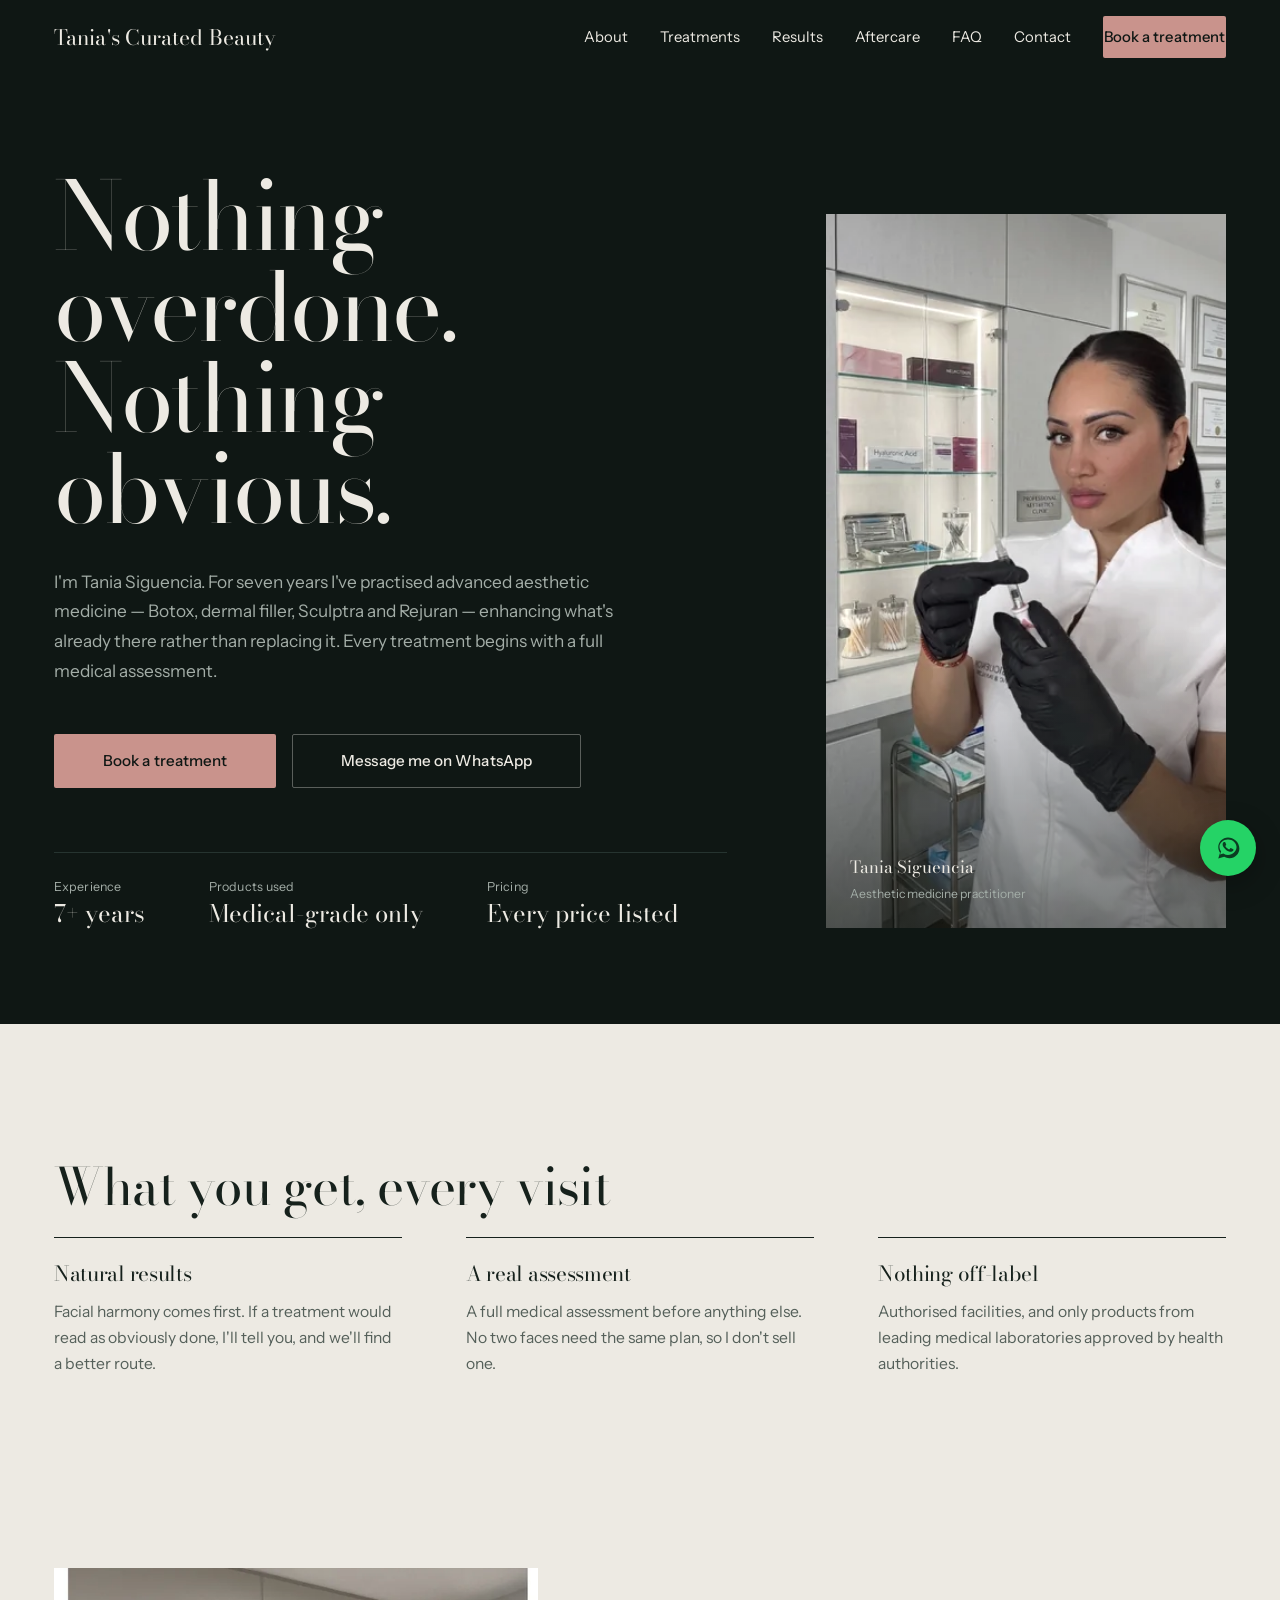
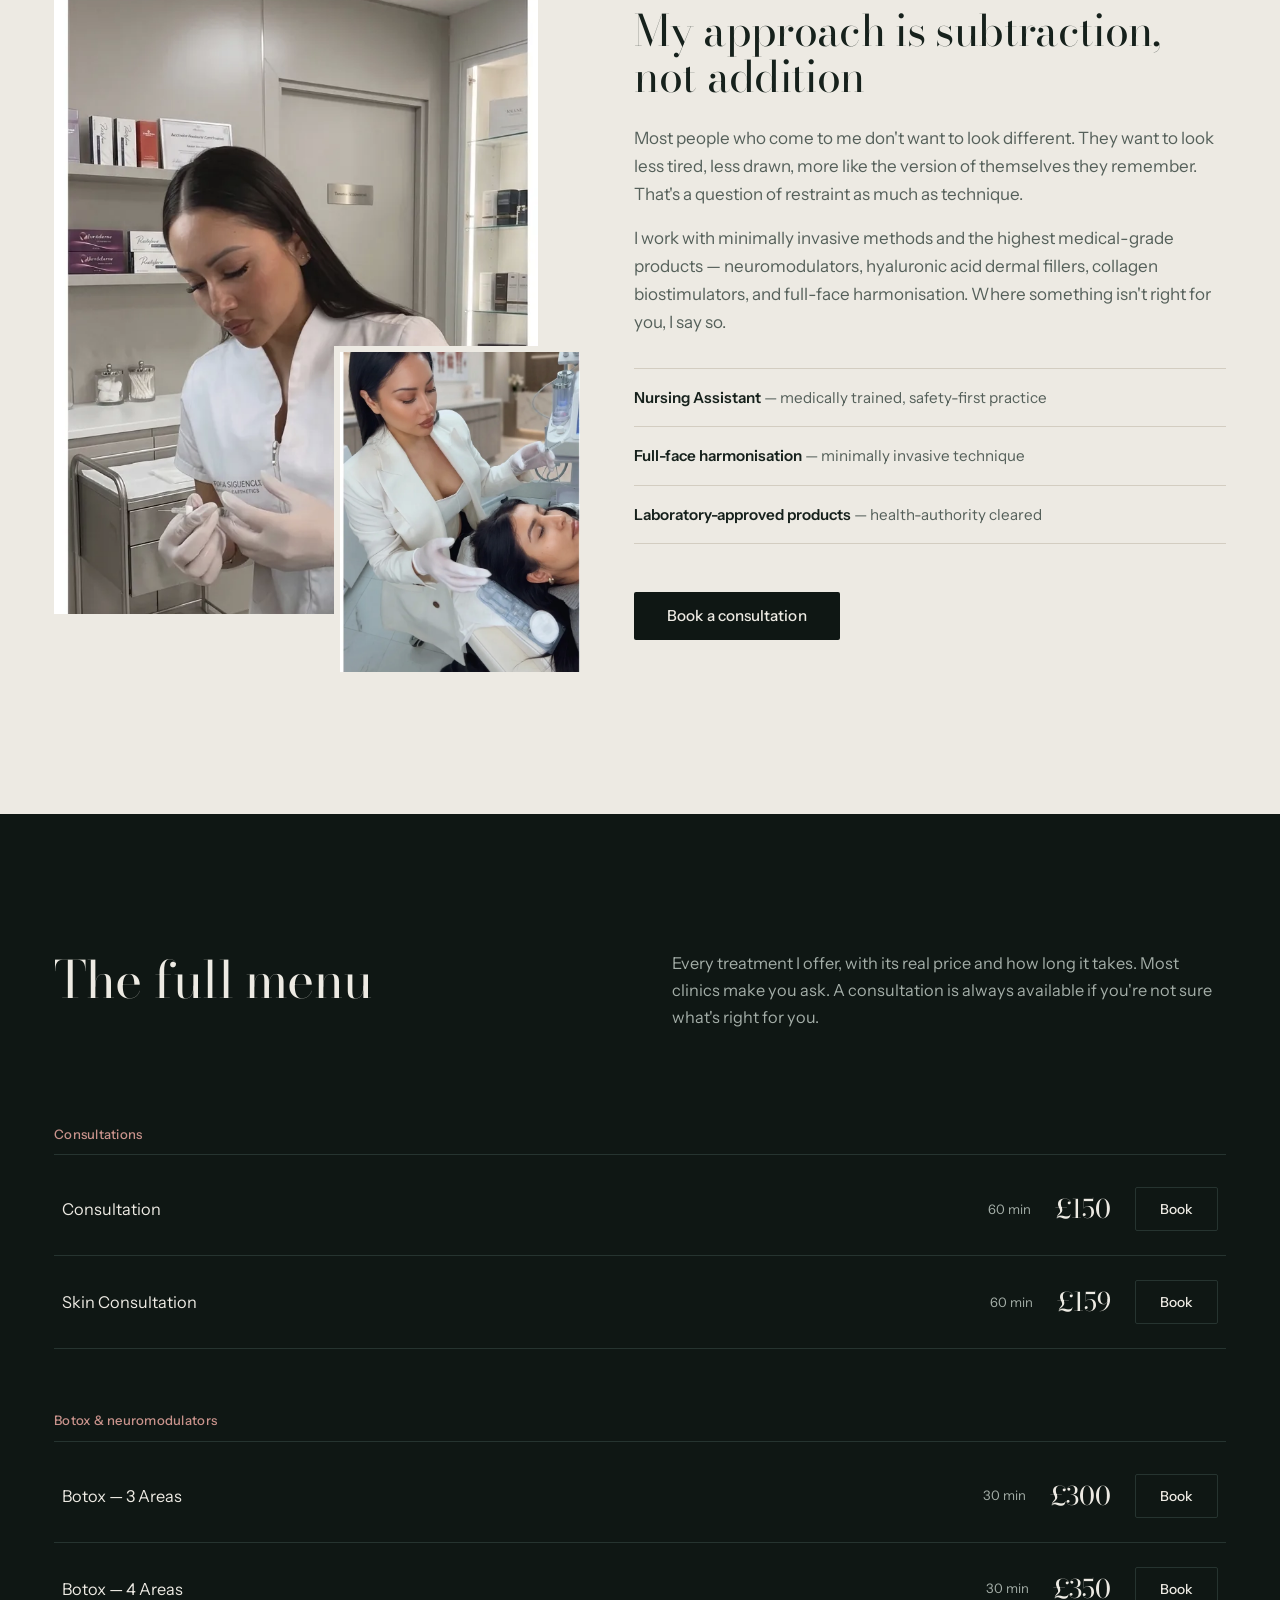
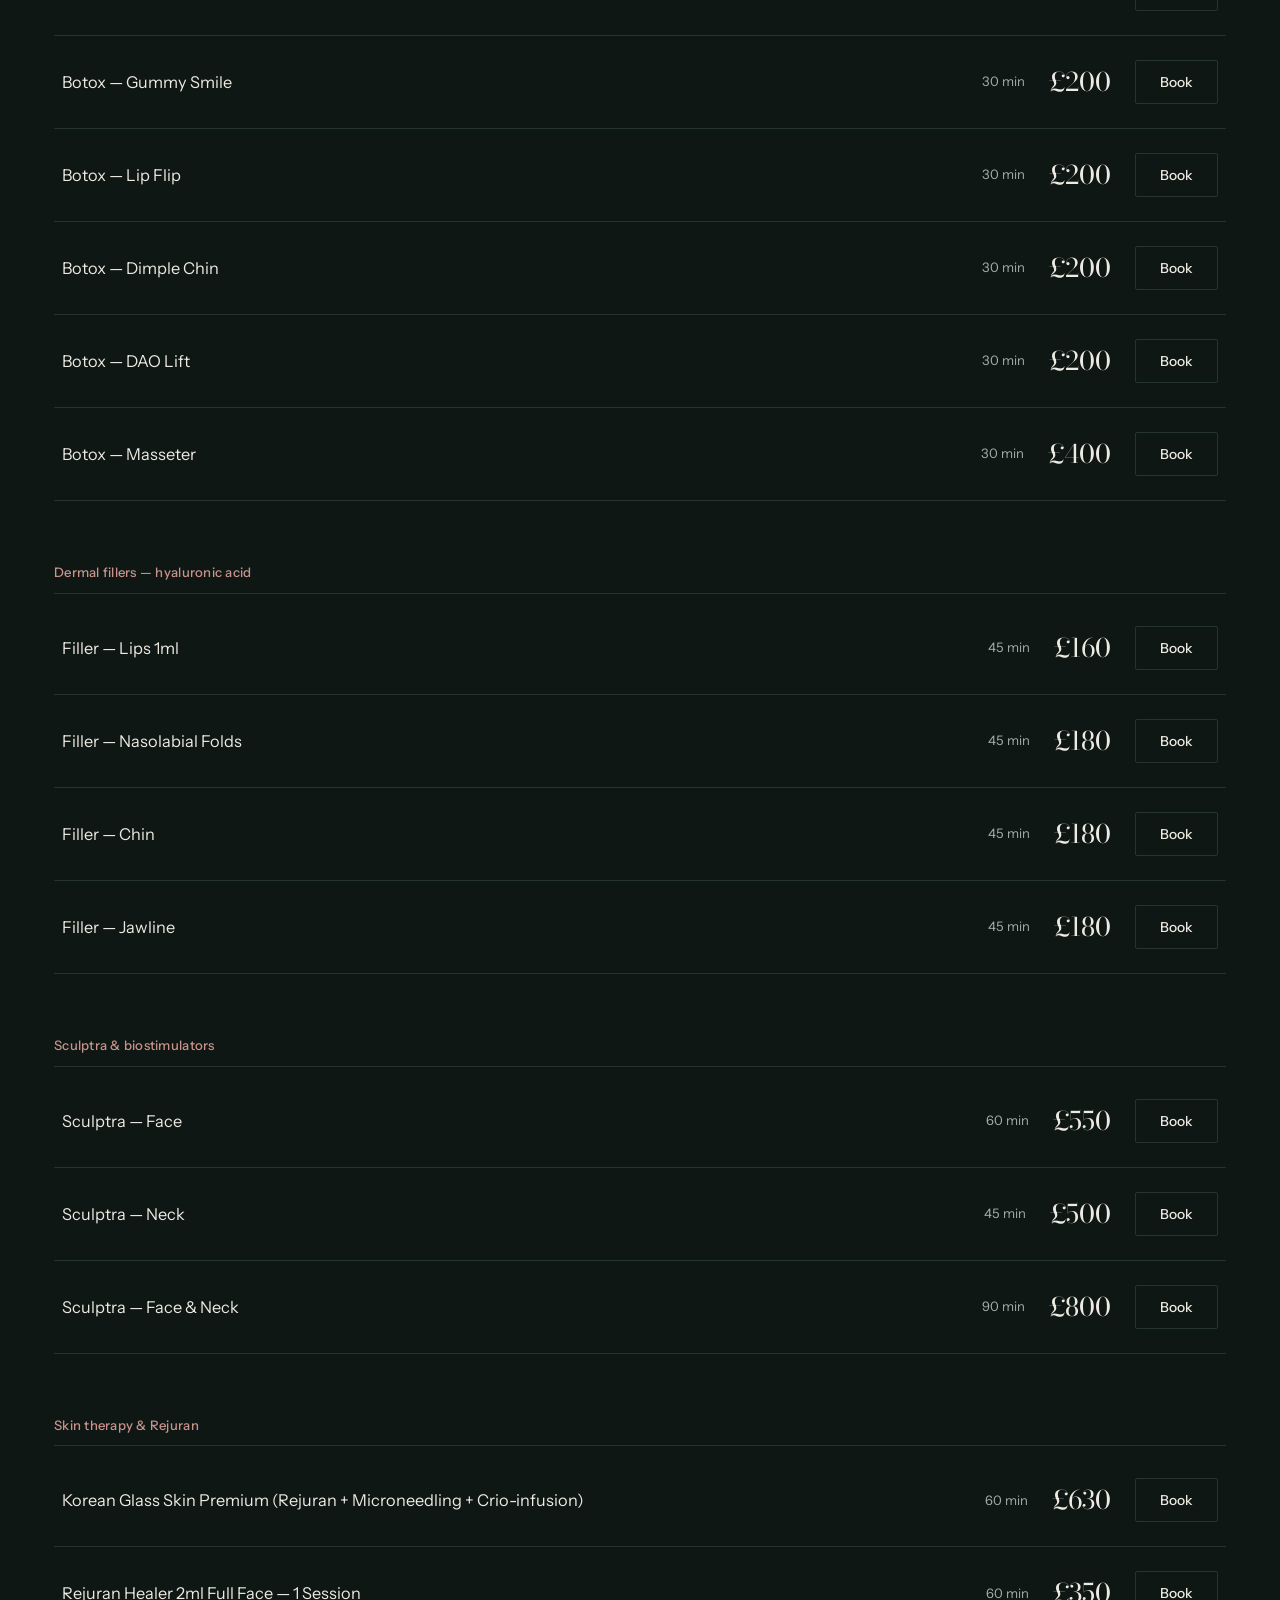
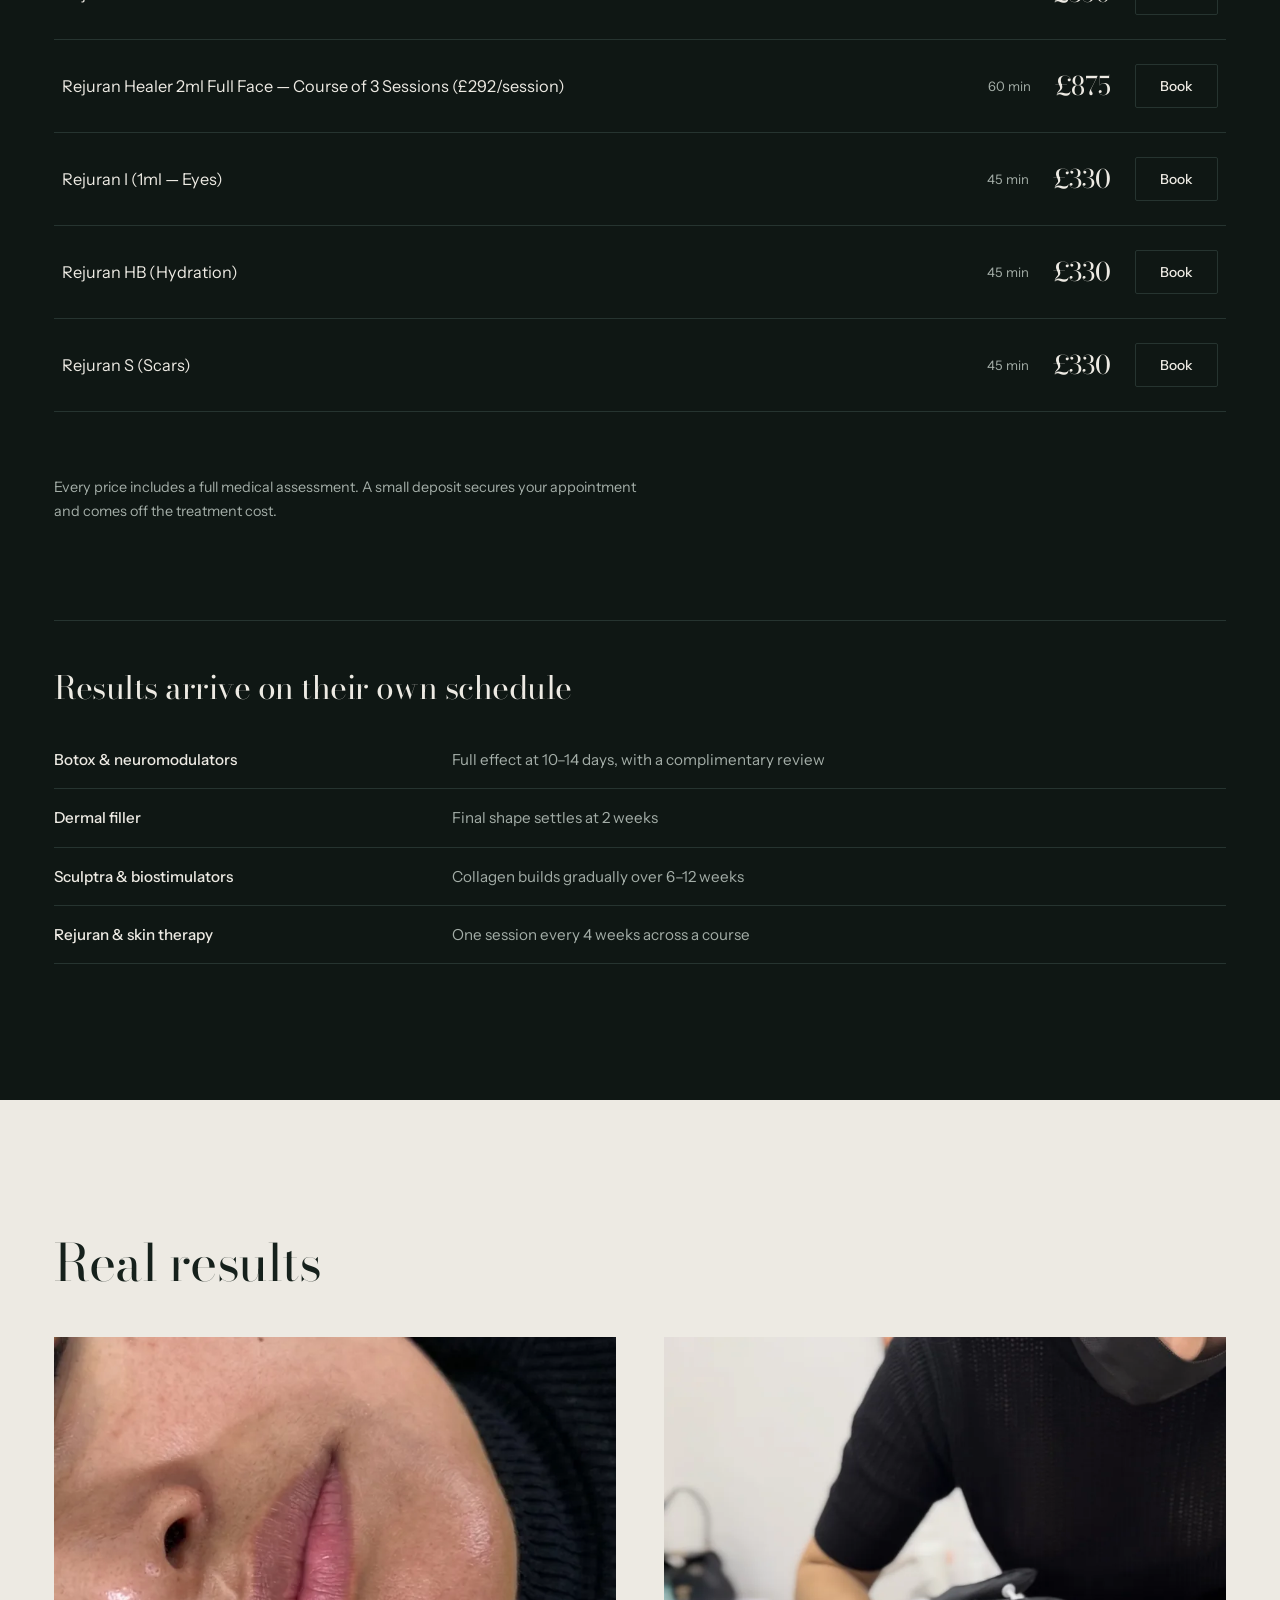
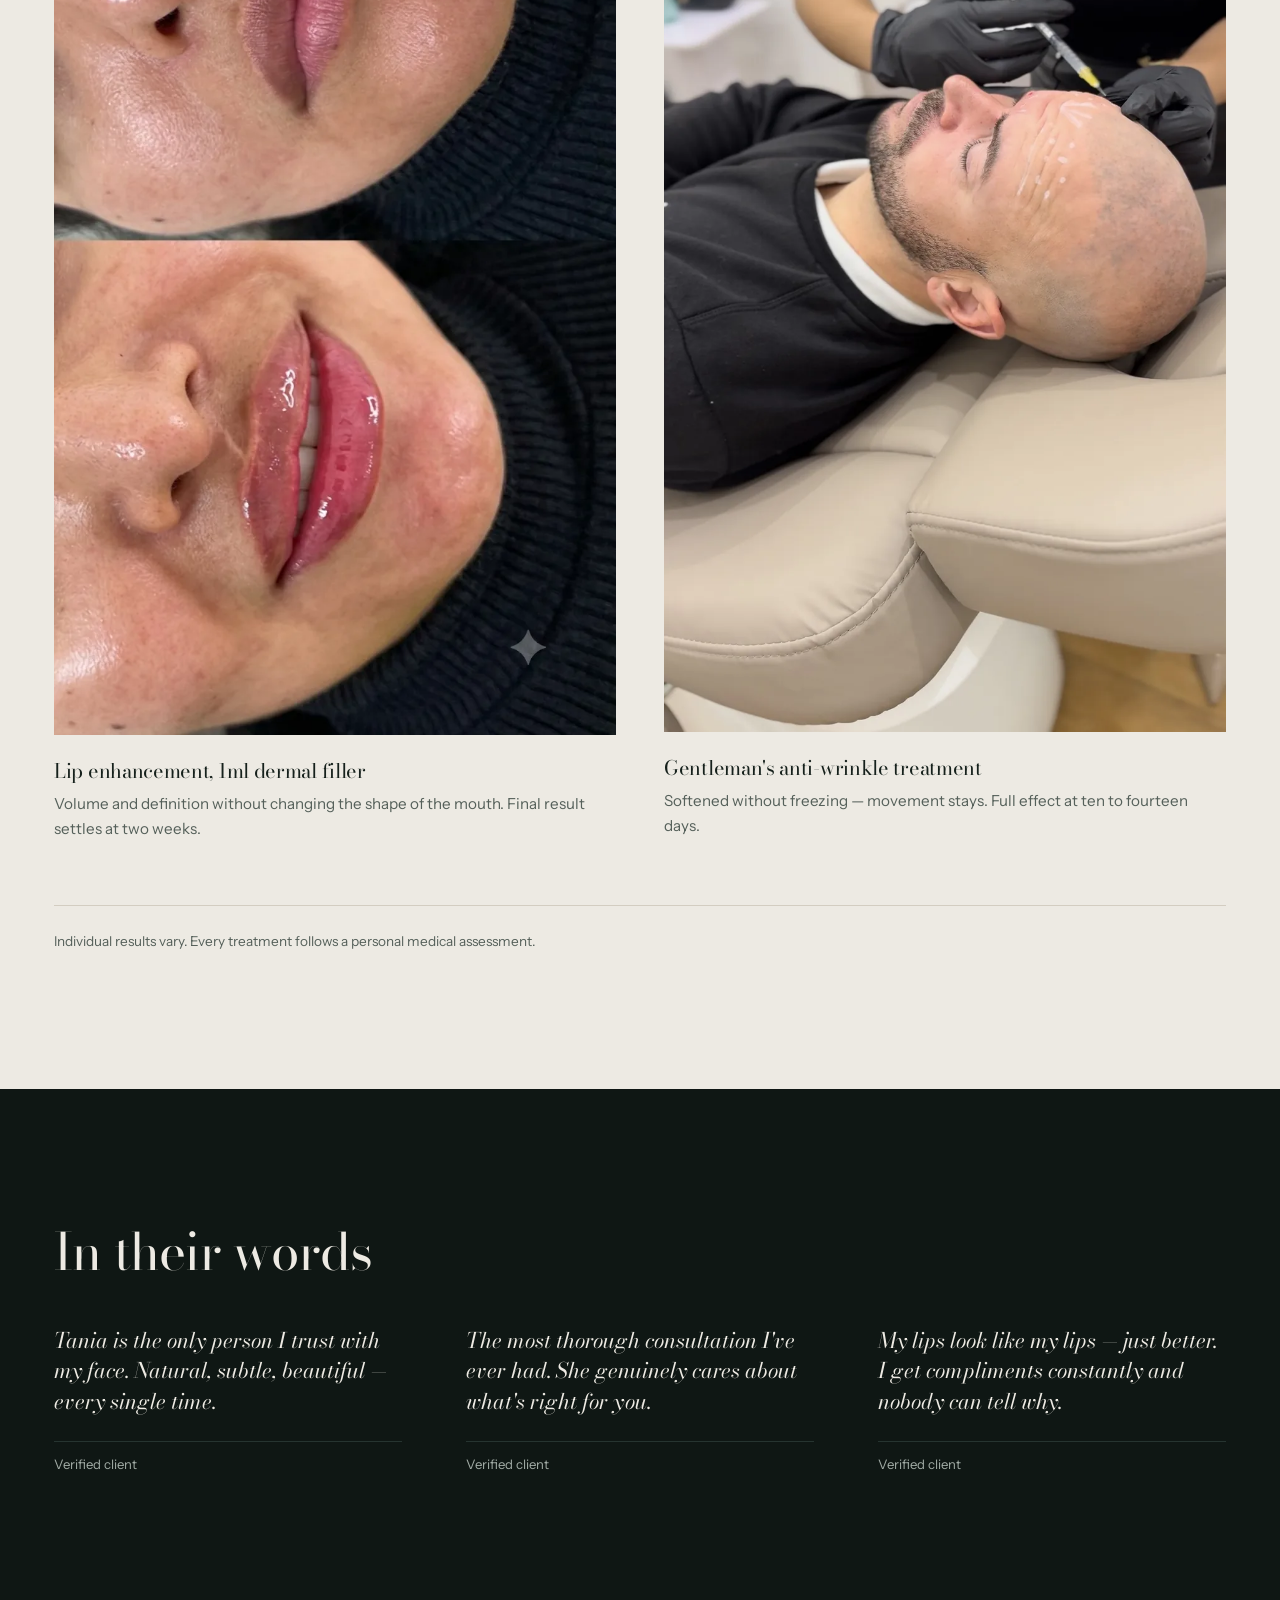
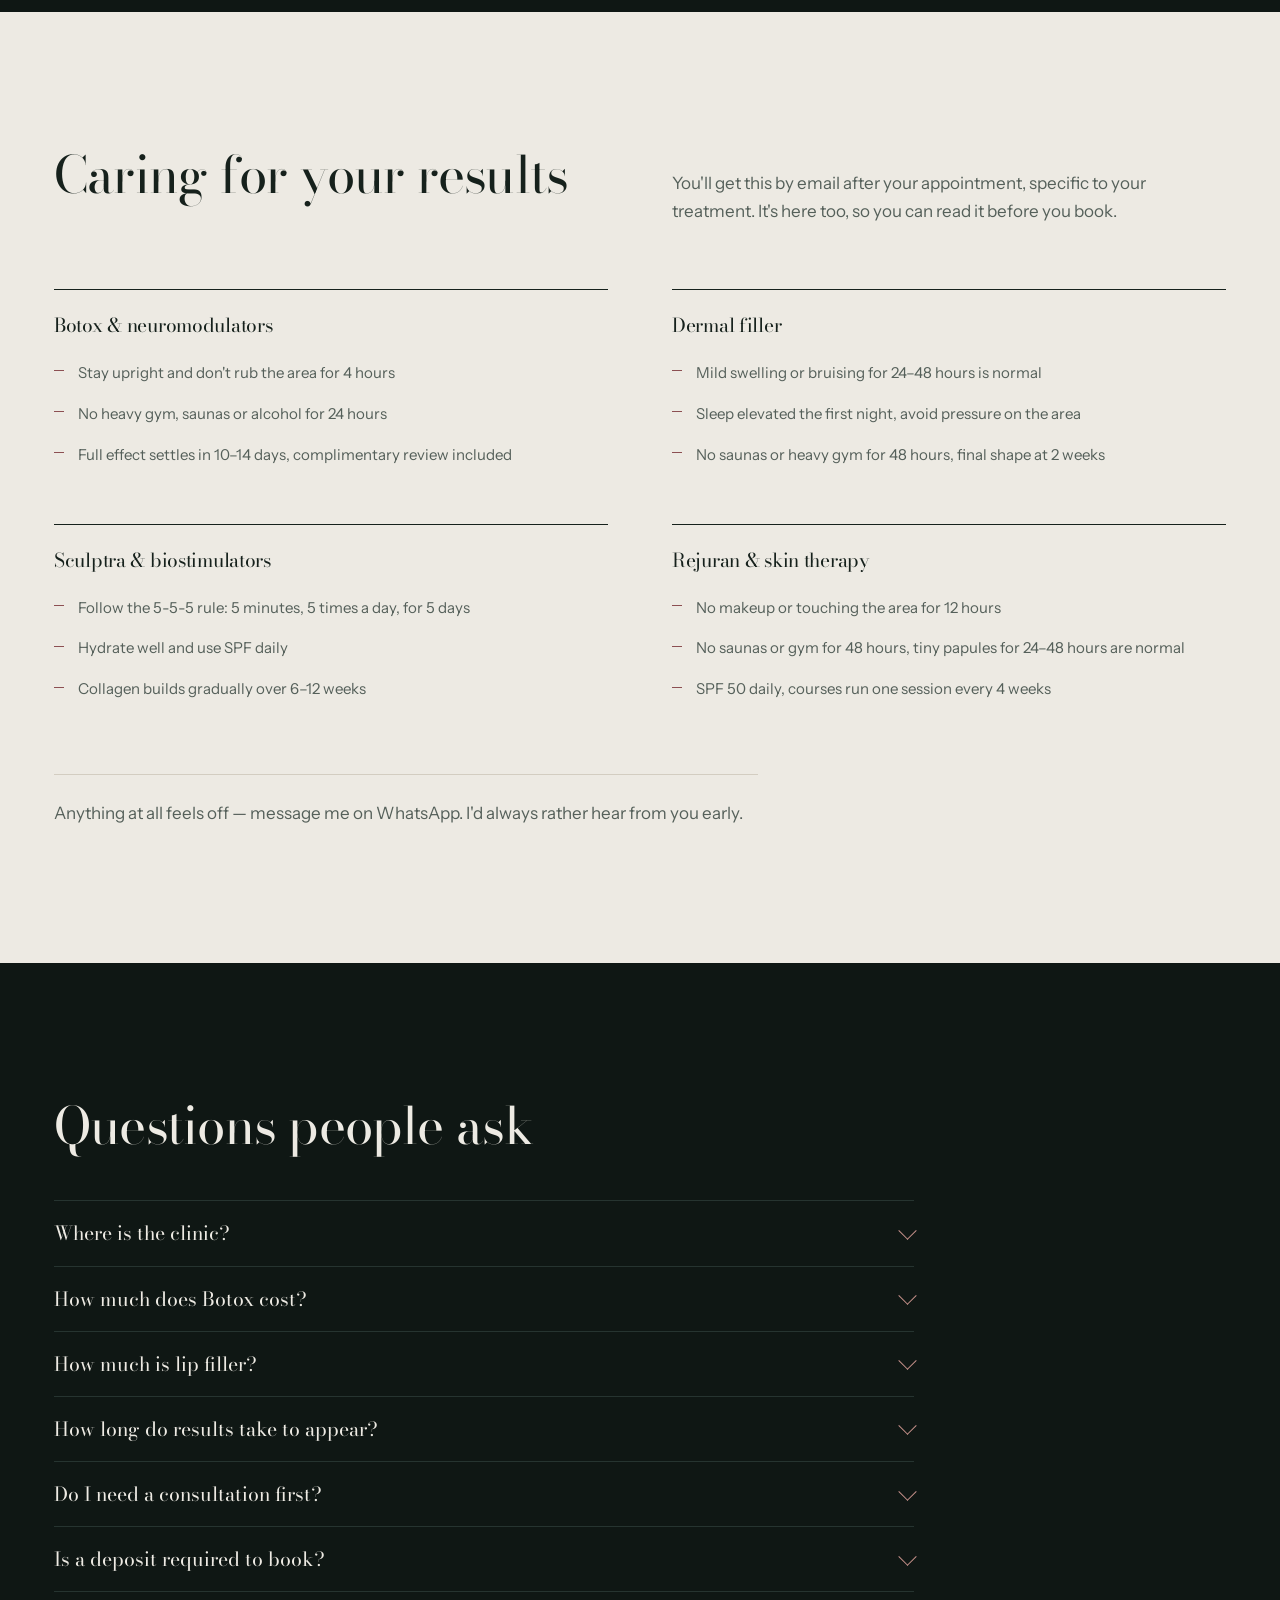
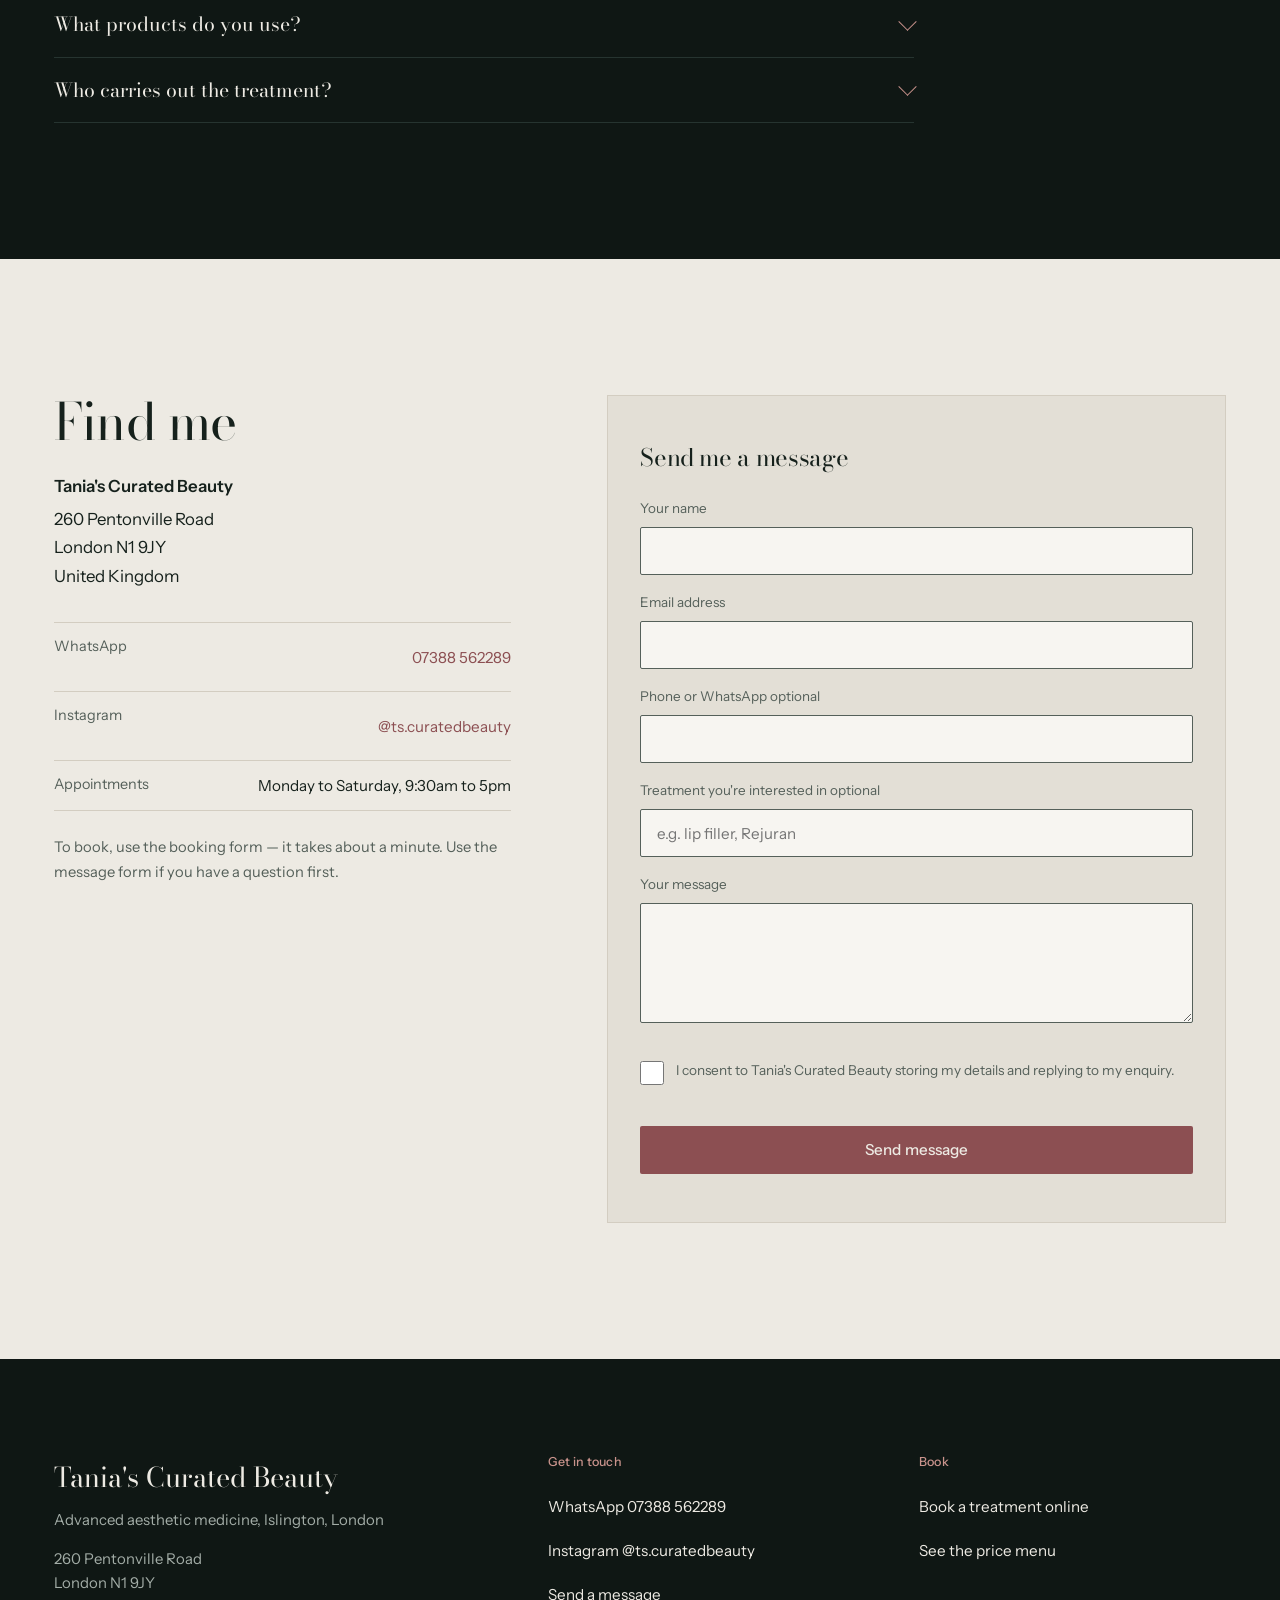
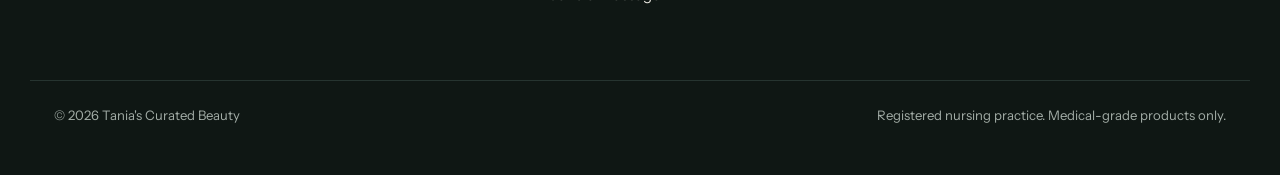
==== commit 5f74cea0: "Fix mobile nav, add local SEO/AEO surface and a contact form The mobile nav sheet is fixed at top:va" ====
--- a/index.html
+++ b/index.html
@@ -3,17 +3,21 @@
 <head>
 <meta charset="UTF-8">
 <meta name="viewport" content="width=device-width, initial-scale=1.0">
-<title>Tania's Curated Beauty — Advanced Aesthetic Medicine</title>
-<meta name="description" content="Advanced aesthetic medicine with Tania Siguencia. Botox, dermal filler, Sculptra and Rejuran, delivered with a full medical assessment. Every price listed. Book online or message on WhatsApp.">
+<title>Botox, Filler &amp; Rejuran in Islington, London | Tania's Curated Beauty</title>
+<meta name="description" content="Advanced aesthetic medicine at 260 Pentonville Road, London N1 9JY. Botox from £200, lip filler from £160, Sculptra and Rejuran — every price listed, every treatment after a full medical assessment. Book online or on WhatsApp.">
 <link rel="canonical" href="https://imsal007.github.io/ts.curatedbeauty/">
 <meta name="theme-color" content="#0F1714">
 
+<meta name="geo.region" content="GB-ISL">
+<meta name="geo.placename" content="Islington, London">
+
 <meta property="og:type" content="website">
-<meta property="og:title" content="Tania's Curated Beauty — Advanced Aesthetic Medicine">
-<meta property="og:description" content="Botox, dermal filler, Sculptra and Rejuran with a full medical assessment. Every price listed.">
+<meta property="og:title" content="Botox, Filler &amp; Rejuran in Islington, London | Tania's Curated Beauty">
+<meta property="og:description" content="Advanced aesthetic medicine at 260 Pentonville Road, London N1 9JY. Every price listed, every treatment after a full medical assessment.">
 <meta property="og:url" content="https://imsal007.github.io/ts.curatedbeauty/">
 <meta property="og:image" content="https://imsal007.github.io/ts.curatedbeauty/assets/tania-portrait.png">
 <meta property="og:locale" content="en_GB">
+<meta property="og:site_name" content="Tania's Curated Beauty">
 <meta name="twitter:card" content="summary_large_image">
 
 <link rel="icon" href="assets/favicon.svg" type="image/svg+xml">
@@ -35,7 +39,8 @@
       <a href="#treatments">Treatments</a>
       <a href="#results">Results</a>
       <a href="#aftercare">Aftercare</a>
-      <a href="#contact">Contact</a>
+      <a href="#faq">FAQ</a>
+      <a href="#contact-form">Contact</a>
       <a href="#" class="btn btn-accent nav-book" data-book="">Book a treatment</a>
     </nav>
     <button class="nav-toggle" id="navToggle" aria-label="Open menu" aria-expanded="false" aria-controls="mainNav">
@@ -279,6 +284,95 @@
   </div>
 </section>
 
+<!-- ============ FAQ ============ -->
+<section class="faq" id="faq">
+  <div class="shell">
+    <h2 class="sec-title">Questions people ask</h2>
+    <div class="faq-list">
+      <details class="faq-item">
+        <summary>Where is the clinic?</summary>
+        <p>260 Pentonville Road, London N1 9JY, in Islington. It's a short walk from King's Cross St Pancras and Angel stations.</p>
+      </details>
+      <details class="faq-item">
+        <summary>How much does Botox cost?</summary>
+        <p>Three areas is £300 and four areas is £350. Single-area treatments — gummy smile, lip flip, dimple chin, DAO lift — are £200 each, and masseter is £400. Every price includes a full medical assessment.</p>
+      </details>
+      <details class="faq-item">
+        <summary>How much is lip filler?</summary>
+        <p>Lips with 1ml of hyaluronic acid dermal filler is £160. Nasolabial folds, chin and jawline are £180 each.</p>
+      </details>
+      <details class="faq-item">
+        <summary>How long do results take to appear?</summary>
+        <p>Botox reaches full effect at 10 to 14 days, and a complimentary review is included. Dermal filler settles to its final shape at 2 weeks. Sculptra builds collagen gradually over 6 to 12 weeks. Rejuran courses run one session every 4 weeks.</p>
+      </details>
+      <details class="faq-item">
+        <summary>Do I need a consultation first?</summary>
+        <p>Every treatment begins with a full medical assessment, and that's included in the price. A standalone consultation is £150, or £159 for a skin consultation, if you'd rather talk things through before committing.</p>
+      </details>
+      <details class="faq-item">
+        <summary>Is a deposit required to book?</summary>
+        <p>Yes, a 20% deposit secures your appointment and comes off the cost of the treatment.</p>
+      </details>
+      <details class="faq-item">
+        <summary>What products do you use?</summary>
+        <p>Only medical-grade products from leading medical laboratories approved by health authorities, used in authorised facilities. Nothing off-label.</p>
+      </details>
+      <details class="faq-item">
+        <summary>Who carries out the treatment?</summary>
+        <p>Tania Siguencia, a medically trained Nursing Assistant with over seven years of experience in advanced, non-surgical facial rejuvenation.</p>
+      </details>
+    </div>
+  </div>
+</section>
+
+<!-- ============ CONTACT ============ -->
+<section class="contact-sec" id="contact-form">
+  <div class="shell contact-grid">
+    <div class="contact-info">
+      <h2 class="sec-title">Find me</h2>
+      <address class="clinic-address">
+        <strong>Tania's Curated Beauty</strong>
+        260 Pentonville Road<br>
+        London N1 9JY<br>
+        United Kingdom
+      </address>
+      <dl class="contact-lines">
+        <div><dt>WhatsApp</dt><dd><a href="https://wa.me/447388562289" target="_blank" rel="noopener">07388 562289</a></dd></div>
+        <div><dt>Instagram</dt><dd><a href="https://www.instagram.com/ts.curatedbeauty/" target="_blank" rel="noopener">@ts.curatedbeauty</a></dd></div>
+        <div><dt>Appointments</dt><dd>Monday to Saturday, 9:30am to 5pm</dd></div>
+      </dl>
+      <p class="contact-note">To book, use the booking form — it takes about a minute. Use the message form if you have a question first.</p>
+    </div>
+
+    <form class="contact-form" id="contactForm" action="https://formspree.io/f/PASTE_YOUR_FORMSPREE_ID" method="POST">
+      <h3>Send me a message</h3>
+
+      <label class="field-label" for="cfName">Your name</label>
+      <input class="field" type="text" id="cfName" name="name" autocomplete="name" required>
+
+      <label class="field-label" for="cfEmail">Email address</label>
+      <input class="field" type="email" id="cfEmail" name="email" autocomplete="email" inputmode="email" required>
+
+      <label class="field-label" for="cfPhone">Phone or WhatsApp <span class="opt">optional</span></label>
+      <input class="field" type="tel" id="cfPhone" name="phone" autocomplete="tel" inputmode="tel">
+
+      <label class="field-label" for="cfTreatment">Treatment you're interested in <span class="opt">optional</span></label>
+      <input class="field" type="text" id="cfTreatment" name="treatment" placeholder="e.g. lip filler, Rejuran">
+
+      <label class="field-label" for="cfMessage">Your message</label>
+      <textarea class="field" id="cfMessage" name="message" rows="4" required></textarea>
+
+      <label class="gdpr-check">
+        <input type="checkbox" id="cfConsent" name="consent" value="yes" required>
+        <span>I consent to Tania's Curated Beauty storing my details and replying to my enquiry.</span>
+      </label>
+
+      <p class="form-status" id="cfStatus" role="status" aria-live="polite"></p>
+      <button class="btn btn-accent btn-block" type="submit" id="cfSubmit">Send message</button>
+    </form>
+  </div>
+</section>
+
 </main>
 
 <!-- ============ FOOTER ============ -->
@@ -286,12 +380,17 @@
   <div class="shell footer-grid">
     <div class="footer-brand-col">
       <p class="footer-wordmark">Tania's Curated Beauty</p>
-      <p class="footer-tag">Advanced aesthetic medicine, United Kingdom</p>
+      <p class="footer-tag">Advanced aesthetic medicine, Islington, London</p>
+      <address class="footer-address">
+        260 Pentonville Road<br>
+        London N1 9JY
+      </address>
     </div>
     <div class="footer-col">
       <h2>Get in touch</h2>
       <a href="https://wa.me/447388562289" target="_blank" rel="noopener">WhatsApp 07388 562289</a>
       <a href="https://www.instagram.com/ts.curatedbeauty/" target="_blank" rel="noopener">Instagram @ts.curatedbeauty</a>
+      <a href="#contact-form">Send a message</a>
     </div>
     <div class="footer-col">
       <h2>Book</h2>
@@ -423,16 +522,77 @@
 <script type="application/ld+json">
 {
   "@context": "https://schema.org",
-  "@type": "MedicalBusiness",
-  "name": "Tania's Curated Beauty",
-  "description": "Advanced aesthetic medicine: Botox, dermal filler, Sculptra and Rejuran, with a full medical assessment.",
-  "url": "https://imsal007.github.io/ts.curatedbeauty/",
-  "image": "https://imsal007.github.io/ts.curatedbeauty/assets/tania-portrait.png",
-  "telephone": "+447388562289",
-  "priceRange": "££",
-  "areaServed": "United Kingdom",
-  "sameAs": ["https://www.instagram.com/ts.curatedbeauty/"],
-  "founder": { "@type": "Person", "name": "Tania Siguencia" }
+  "@graph": [
+    {
+      "@type": ["MedicalBusiness", "HealthAndBeautyBusiness"],
+      "@id": "https://imsal007.github.io/ts.curatedbeauty/#clinic",
+      "name": "Tania's Curated Beauty",
+      "description": "Advanced aesthetic medicine in Islington, London: Botox, hyaluronic acid dermal filler, Sculptra collagen biostimulator and Rejuran skin therapy, each preceded by a full medical assessment.",
+      "url": "https://imsal007.github.io/ts.curatedbeauty/",
+      "image": "https://imsal007.github.io/ts.curatedbeauty/assets/tania-portrait.png",
+      "telephone": "+44-7388-562289",
+      "priceRange": "£150-£875",
+      "currenciesAccepted": "GBP",
+      "medicalSpecialty": "Dermatology",
+      "address": {
+        "@type": "PostalAddress",
+        "streetAddress": "260 Pentonville Road",
+        "addressLocality": "London",
+        "addressRegion": "Greater London",
+        "postalCode": "N1 9JY",
+        "addressCountry": "GB"
+      },
+      "areaServed": [
+        { "@type": "City", "name": "London" },
+        { "@type": "AdministrativeArea", "name": "Islington" }
+      ],
+      "openingHoursSpecification": [{
+        "@type": "OpeningHoursSpecification",
+        "dayOfWeek": ["Monday","Tuesday","Wednesday","Thursday","Friday","Saturday"],
+        "opens": "09:30",
+        "closes": "17:00"
+      }],
+      "sameAs": ["https://www.instagram.com/ts.curatedbeauty/"],
+      "founder": { "@type": "Person", "name": "Tania Siguencia", "jobTitle": "Nursing Assistant, aesthetic medicine practitioner" },
+      "hasOfferCatalog": {
+        "@type": "OfferCatalog",
+        "name": "Treatments",
+        "itemListElement": [
+          { "@type": "Offer", "priceCurrency": "GBP", "price": "300", "itemOffered": { "@type": "Service", "name": "Botox — 3 areas" } },
+          { "@type": "Offer", "priceCurrency": "GBP", "price": "350", "itemOffered": { "@type": "Service", "name": "Botox — 4 areas" } },
+          { "@type": "Offer", "priceCurrency": "GBP", "price": "400", "itemOffered": { "@type": "Service", "name": "Botox — masseter" } },
+          { "@type": "Offer", "priceCurrency": "GBP", "price": "160", "itemOffered": { "@type": "Service", "name": "Dermal filler — lips 1ml" } },
+          { "@type": "Offer", "priceCurrency": "GBP", "price": "180", "itemOffered": { "@type": "Service", "name": "Dermal filler — jawline" } },
+          { "@type": "Offer", "priceCurrency": "GBP", "price": "550", "itemOffered": { "@type": "Service", "name": "Sculptra — face" } },
+          { "@type": "Offer", "priceCurrency": "GBP", "price": "630", "itemOffered": { "@type": "Service", "name": "Korean Glass Skin Premium" } },
+          { "@type": "Offer", "priceCurrency": "GBP", "price": "350", "itemOffered": { "@type": "Service", "name": "Rejuran Healer 2ml full face" } },
+          { "@type": "Offer", "priceCurrency": "GBP", "price": "150", "itemOffered": { "@type": "Service", "name": "Consultation" } }
+        ]
+      }
+    },
+    {
+      "@type": "FAQPage",
+      "@id": "https://imsal007.github.io/ts.curatedbeauty/#faq",
+      "mainEntity": [
+        { "@type": "Question", "name": "Where is the clinic?",
+          "acceptedAnswer": { "@type": "Answer", "text": "260 Pentonville Road, London N1 9JY, in Islington. It is a short walk from King's Cross St Pancras and Angel stations." } },
+        { "@type": "Question", "name": "How much does Botox cost?",
+          "acceptedAnswer": { "@type": "Answer", "text": "Three areas is £300 and four areas is £350. Single-area treatments such as gummy smile, lip flip, dimple chin and DAO lift are £200 each, and masseter is £400. Every price includes a full medical assessment." } },
+        { "@type": "Question", "name": "How much is lip filler?",
+          "acceptedAnswer": { "@type": "Answer", "text": "Lips with 1ml of hyaluronic acid dermal filler is £160. Nasolabial folds, chin and jawline are £180 each." } },
+        { "@type": "Question", "name": "How long do results take to appear?",
+          "acceptedAnswer": { "@type": "Answer", "text": "Botox reaches full effect at 10 to 14 days, with a complimentary review included. Dermal filler settles to its final shape at 2 weeks. Sculptra builds collagen gradually over 6 to 12 weeks. Rejuran courses run one session every 4 weeks." } },
+        { "@type": "Question", "name": "Do I need a consultation first?",
+          "acceptedAnswer": { "@type": "Answer", "text": "Every treatment begins with a full medical assessment, included in the price. A standalone consultation is £150, or £159 for a skin consultation." } },
+        { "@type": "Question", "name": "Is a deposit required to book?",
+          "acceptedAnswer": { "@type": "Answer", "text": "Yes. A 20% deposit secures the appointment and comes off the cost of the treatment." } },
+        { "@type": "Question", "name": "What products are used?",
+          "acceptedAnswer": { "@type": "Answer", "text": "Only medical-grade products from leading medical laboratories approved by health authorities, used in authorised facilities." } },
+        { "@type": "Question", "name": "Who carries out the treatment?",
+          "acceptedAnswer": { "@type": "Answer", "text": "Tania Siguencia, a medically trained Nursing Assistant with over seven years of experience in advanced, non-surgical facial rejuvenation." } }
+      ]
+    }
+  ]
 }
 </script>
 
--- a/styles.css
+++ b/styles.css
@@ -360,7 +360,77 @@
   border-top:1px solid var(--bone-line);color:var(--on-bone-dim);
 }
 
+/* ---------- FAQ ---------- */
+.faq{background:var(--ink);color:var(--on-ink);padding:var(--s10) 0}
+.faq-list{max-width:860px;margin-top:var(--s7);border-top:1px solid var(--ink-line)}
+.faq-item{border-bottom:1px solid var(--ink-line)}
+.faq-item summary{
+  display:flex;align-items:center;justify-content:space-between;gap:var(--s5);
+  min-height:64px;padding:var(--s4) 0;cursor:pointer;
+  font-family:var(--display);font-size:1.22rem;color:var(--on-ink);
+  list-style:none;
+}
+.faq-item summary::-webkit-details-marker{display:none}
+.faq-item summary::after{
+  content:"";flex-shrink:0;width:12px;height:12px;
+  border-right:1px solid var(--blush);border-bottom:1px solid var(--blush);
+  transform:rotate(45deg) translate(-2px,-2px);
+  transition:transform .26s var(--ease);
+}
+.faq-item[open] summary::after{transform:rotate(225deg) translate(-2px,-2px)}
+.faq-item p{
+  padding:0 0 var(--s5);max-width:70ch;
+  color:var(--on-ink-dim);font-size:.98rem;
+}
+
+/* ---------- Contact ---------- */
+.contact-sec{background:var(--bone);padding:var(--s10) 0}
+.contact-grid{display:grid;grid-template-columns:.85fr 1.15fr;gap:var(--s9);align-items:start}
+.clinic-address{
+  font-style:normal;font-size:1.05rem;line-height:1.7;
+  color:var(--on-bone);margin-bottom:var(--s6);
+}
+.clinic-address strong{display:block;font-weight:600;margin-bottom:var(--s1)}
+.contact-lines{border-top:1px solid var(--bone-line)}
+.contact-lines > div{
+  display:flex;justify-content:space-between;gap:var(--s4);
+  padding:var(--s3) 0;border-bottom:1px solid var(--bone-line);
+}
+.contact-lines dt{color:var(--on-bone-dim);font-size:.9rem}
+.contact-lines dd{font-size:.95rem;text-align:right}
+.contact-lines a{
+  display:inline-flex;align-items:center;min-height:44px;
+  color:var(--blush-deep);text-decoration:none;
+}
+.contact-lines a:hover{text-decoration:underline}
+.contact-note{margin-top:var(--s5);color:var(--on-bone-dim);font-size:.92rem}
+
+.contact-form{
+  background:var(--bone-2);border:1px solid var(--bone-line);
+  padding:var(--s7) var(--s6);
+}
+.contact-form h3{font-size:1.5rem;margin-bottom:var(--s5)}
+/* light-ground overrides — the base .field is themed for the dark modal */
+.contact-sec .field-label{color:var(--on-bone-dim)}
+.contact-sec .field{
+  background:#F7F5F1;color:var(--on-bone);
+  border-color:var(--on-bone-dim);
+}
+.contact-sec .field:focus{border-color:var(--blush-deep)}
+.contact-sec textarea.field{min-height:120px;resize:vertical}
+.contact-sec .gdpr-check{color:var(--on-bone-dim)}
+.contact-sec .gdpr-check input{accent-color:var(--blush-deep)}
+/* the base .opt is tuned for the dark modal; it's unreadable on bone */
+.contact-sec .field-label .opt{color:var(--on-bone-dim);opacity:1}
+.form-status{font-size:.9rem;margin:var(--s3) 0 0;min-height:1.2em}
+.form-status.err{color:var(--danger)}
+.form-status.ok{color:#2F6B4F}
+
 /* ---------- Footer ---------- */
+.footer-address{
+  font-style:normal;margin-top:var(--s4);
+  color:var(--on-ink-dim);font-size:.93rem;line-height:1.6;
+}
 .footer{background:var(--ink);color:var(--on-ink);padding:var(--s9) 0 var(--s5)}
 .footer-grid{display:grid;grid-template-columns:1.4fr 1fr 1fr;gap:var(--s8);padding-bottom:var(--s8)}
 .footer-wordmark{font-family:var(--display);font-size:1.7rem;color:var(--on-ink)}
@@ -511,7 +581,7 @@
   font-size:.85rem;color:var(--on-ink-dim);
   margin:var(--s3) 0;cursor:pointer;line-height:1.5;
 }
-.gdpr-check input{width:18px;height:18px;margin-top:3px;flex-shrink:0;accent-color:var(--blush)}
+.gdpr-check input{width:24px;height:24px;margin-top:1px;flex-shrink:0;accent-color:var(--blush)}
 
 .form-error{color:#E8A79E;font-size:.88rem;margin-top:var(--s3)}
 
@@ -535,6 +605,7 @@
   .about-figures{max-width:460px}
   .about-fig-inset{right:0}
   .menu-head,.aftercare-head{grid-template-columns:1fr;gap:var(--s4)}
+  .contact-grid{grid-template-columns:1fr;gap:var(--s7)}
   .voices-grid{grid-template-columns:1fr;gap:var(--s7)}
   .footer-grid{grid-template-columns:1fr 1fr;gap:var(--s7)}
   .footer-brand-col{grid-column:1 / -1}
@@ -548,10 +619,15 @@
     flex-direction:column;align-items:stretch;gap:0;
     background:var(--ink);border-bottom:1px solid var(--ink-line);
     padding:var(--s4) var(--s5) var(--s6);
-    transform:translateY(-102%);transition:transform .34s var(--ease);
+    /* The sheet sits at top:var(--masthead-h), so hiding it needs its own
+       height PLUS that offset — translateY(-102%) alone leaves the bottom of
+       the panel on screen, covering the hamburger and blocking every tap. */
+    transform:translateY(calc(-100% - var(--masthead-h) - 8px));
+    visibility:hidden;
+    transition:transform .34s var(--ease),visibility .34s var(--ease);
     max-height:calc(100dvh - var(--masthead-h));overflow-y:auto;
   }
-  .nav.open{transform:none}
+  .nav.open{transform:none;visibility:visible}
 
   /* while the sheet is open: lock the page, dim it, and get the
      floating controls out of the way rather than fighting z-index */
@@ -601,6 +677,9 @@
   .wa{bottom:calc(80px + env(safe-area-inset-bottom))}
   .wa-float{width:52px;height:52px}
 
+  .contact-form{padding:var(--s6) var(--s5)}
+  .contact-lines > div{flex-direction:column;gap:2px}
+  .contact-lines dd{text-align:left}
   .modal{padding:var(--s7) var(--s5) var(--s6);max-height:100dvh;max-width:none}
   .modal-overlay{padding:0;align-items:flex-end}
   .time-slots{grid-template-columns:repeat(2,1fr)}
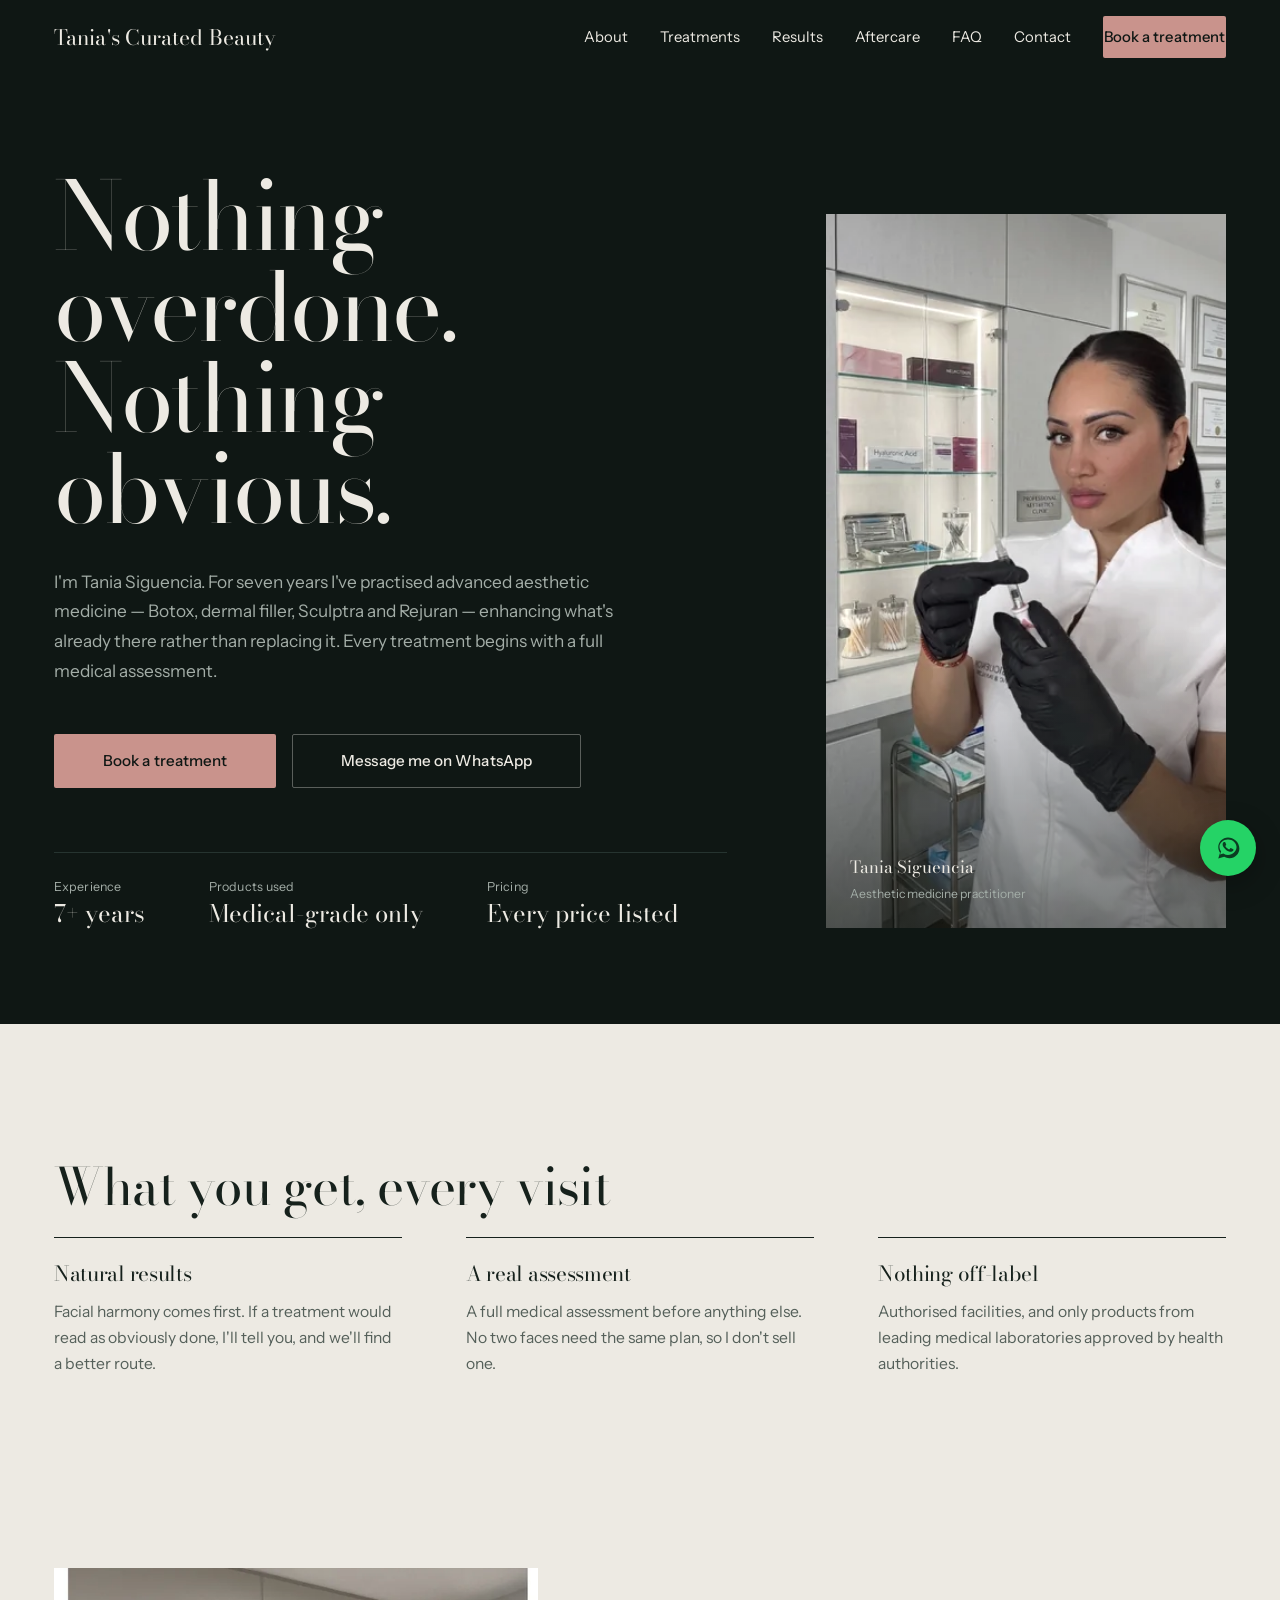
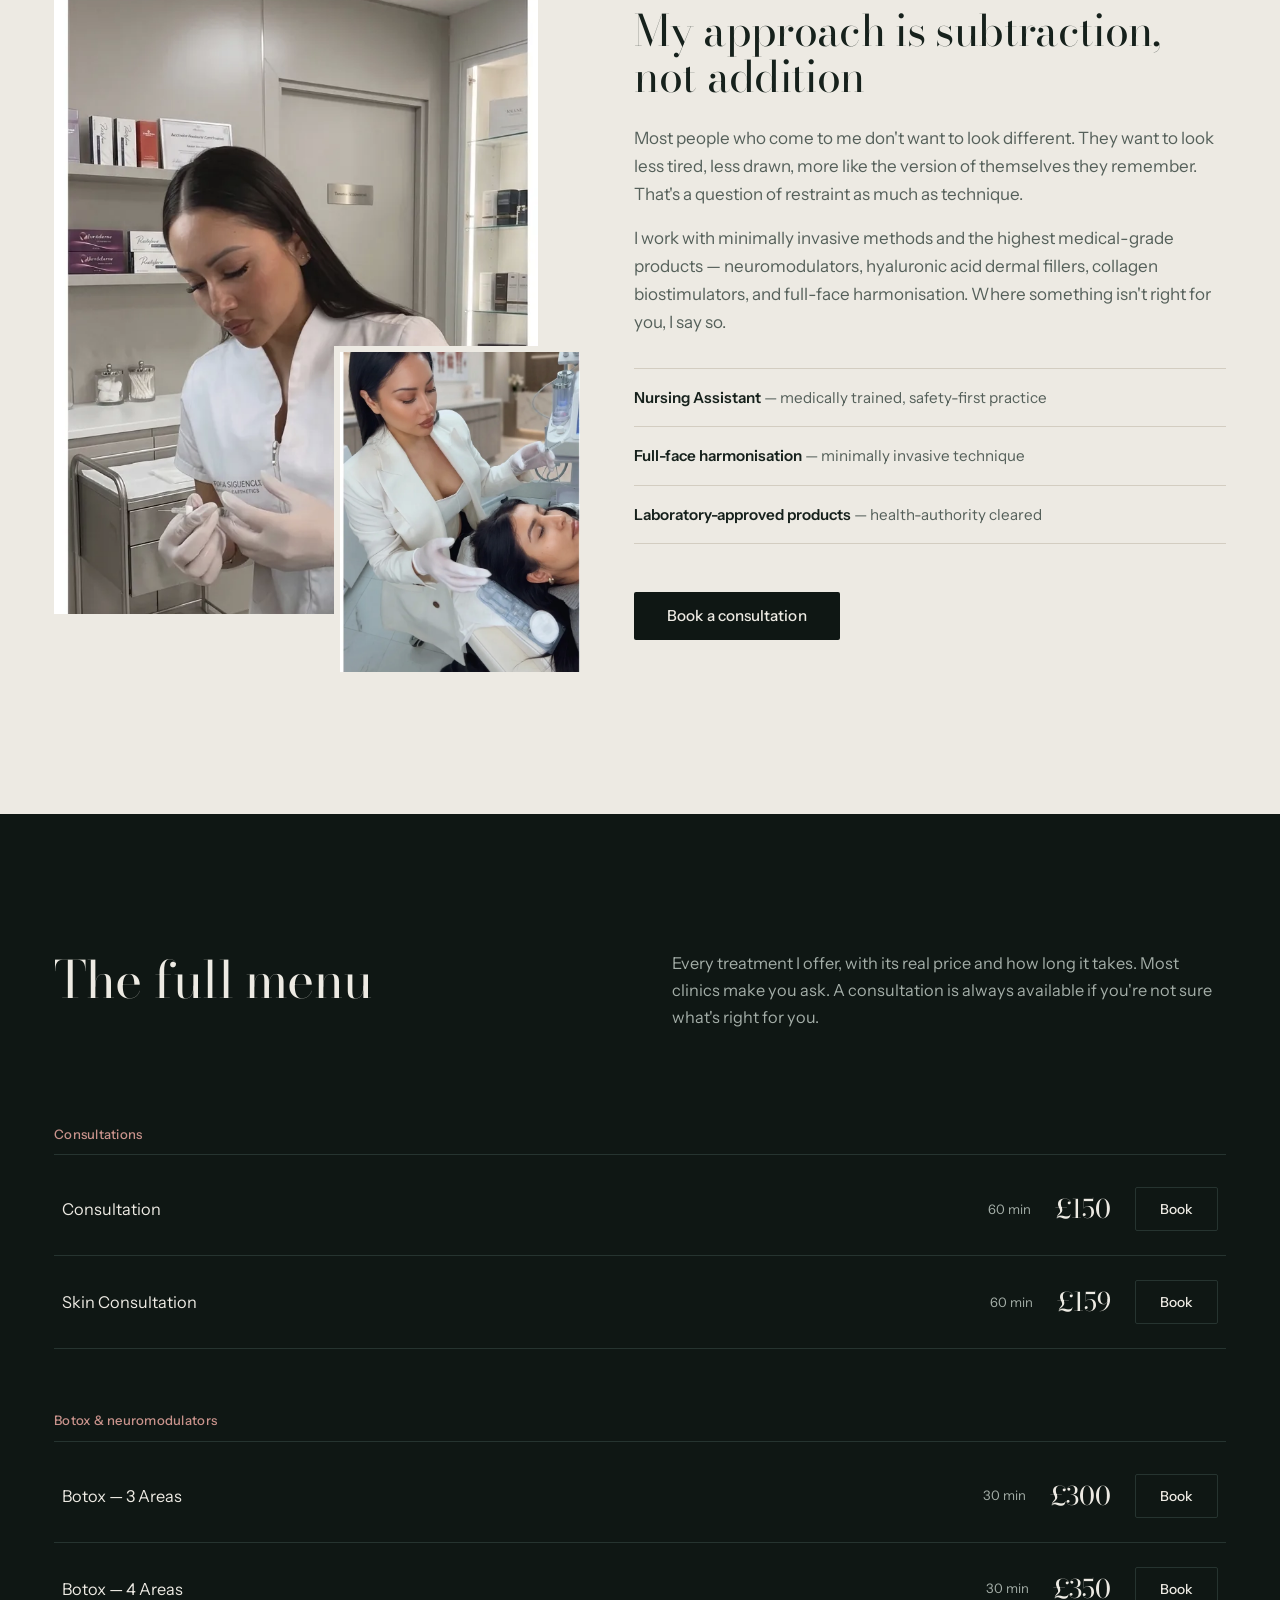
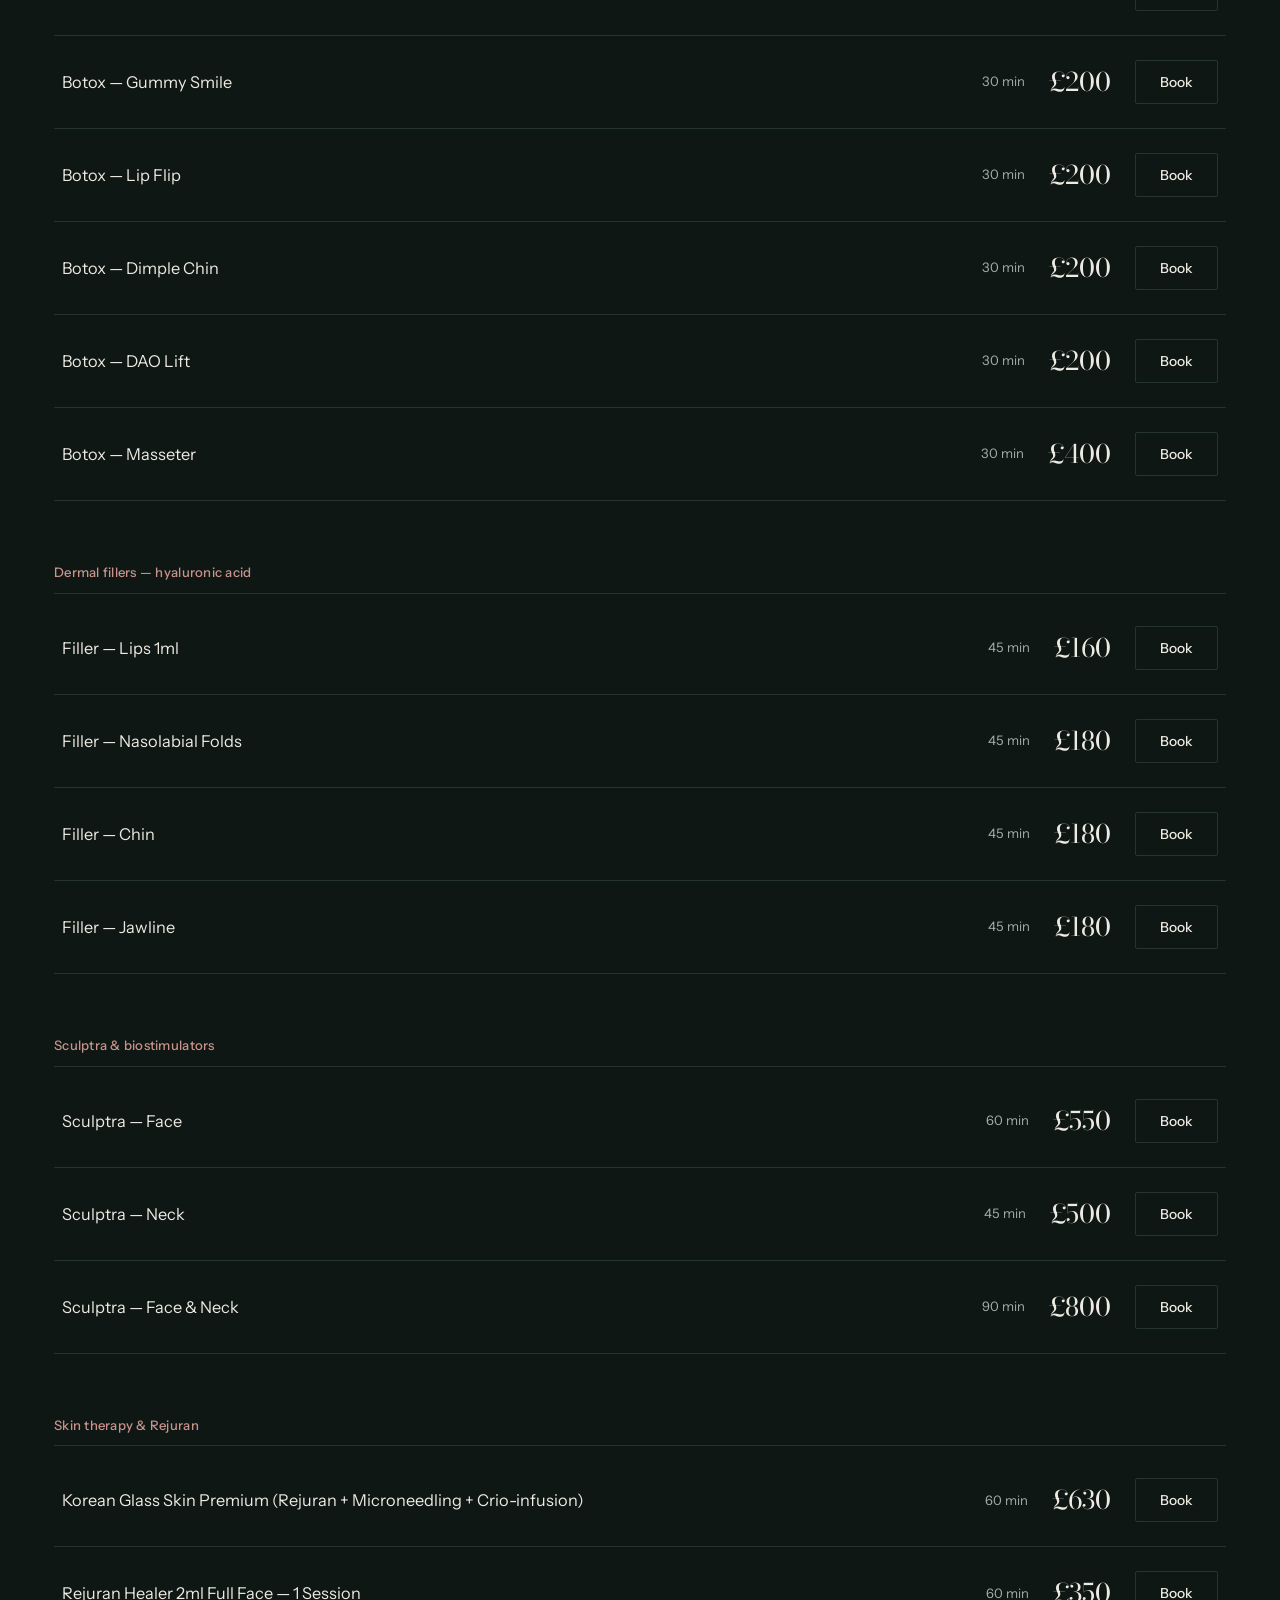
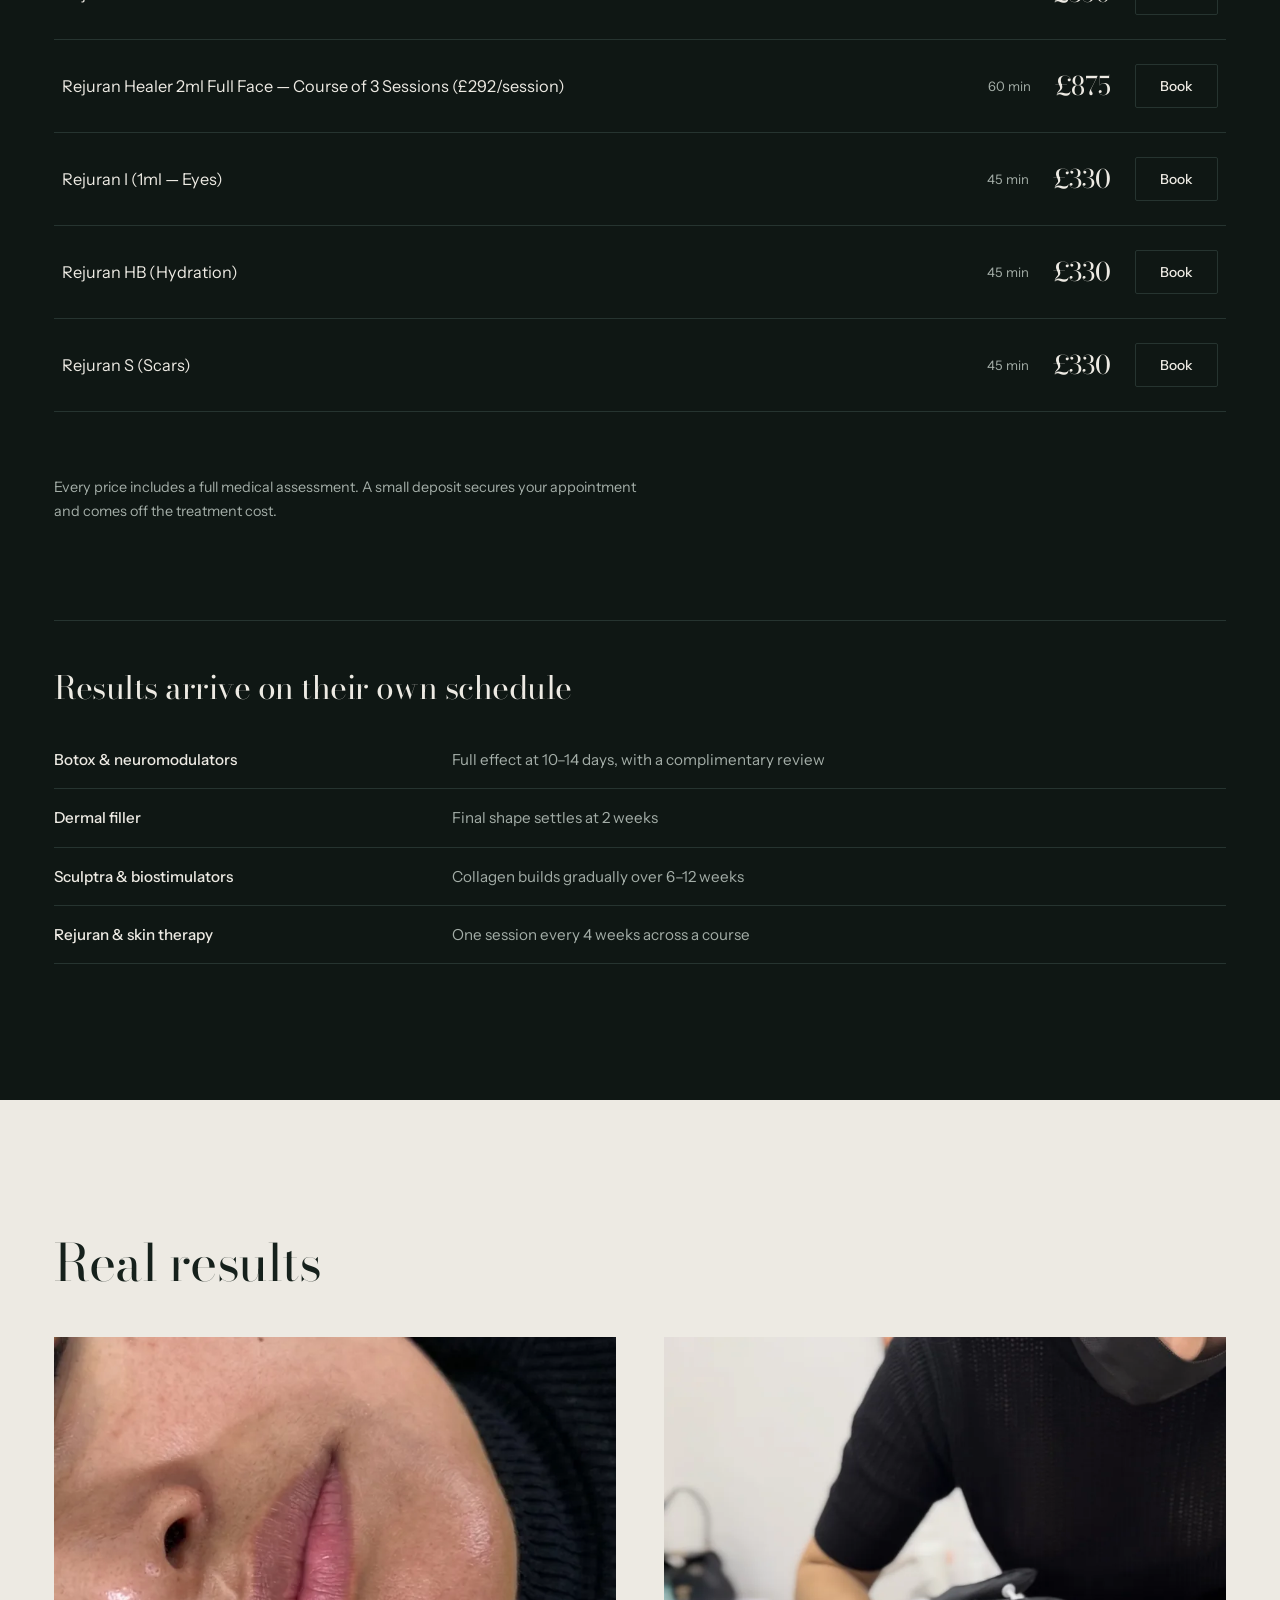
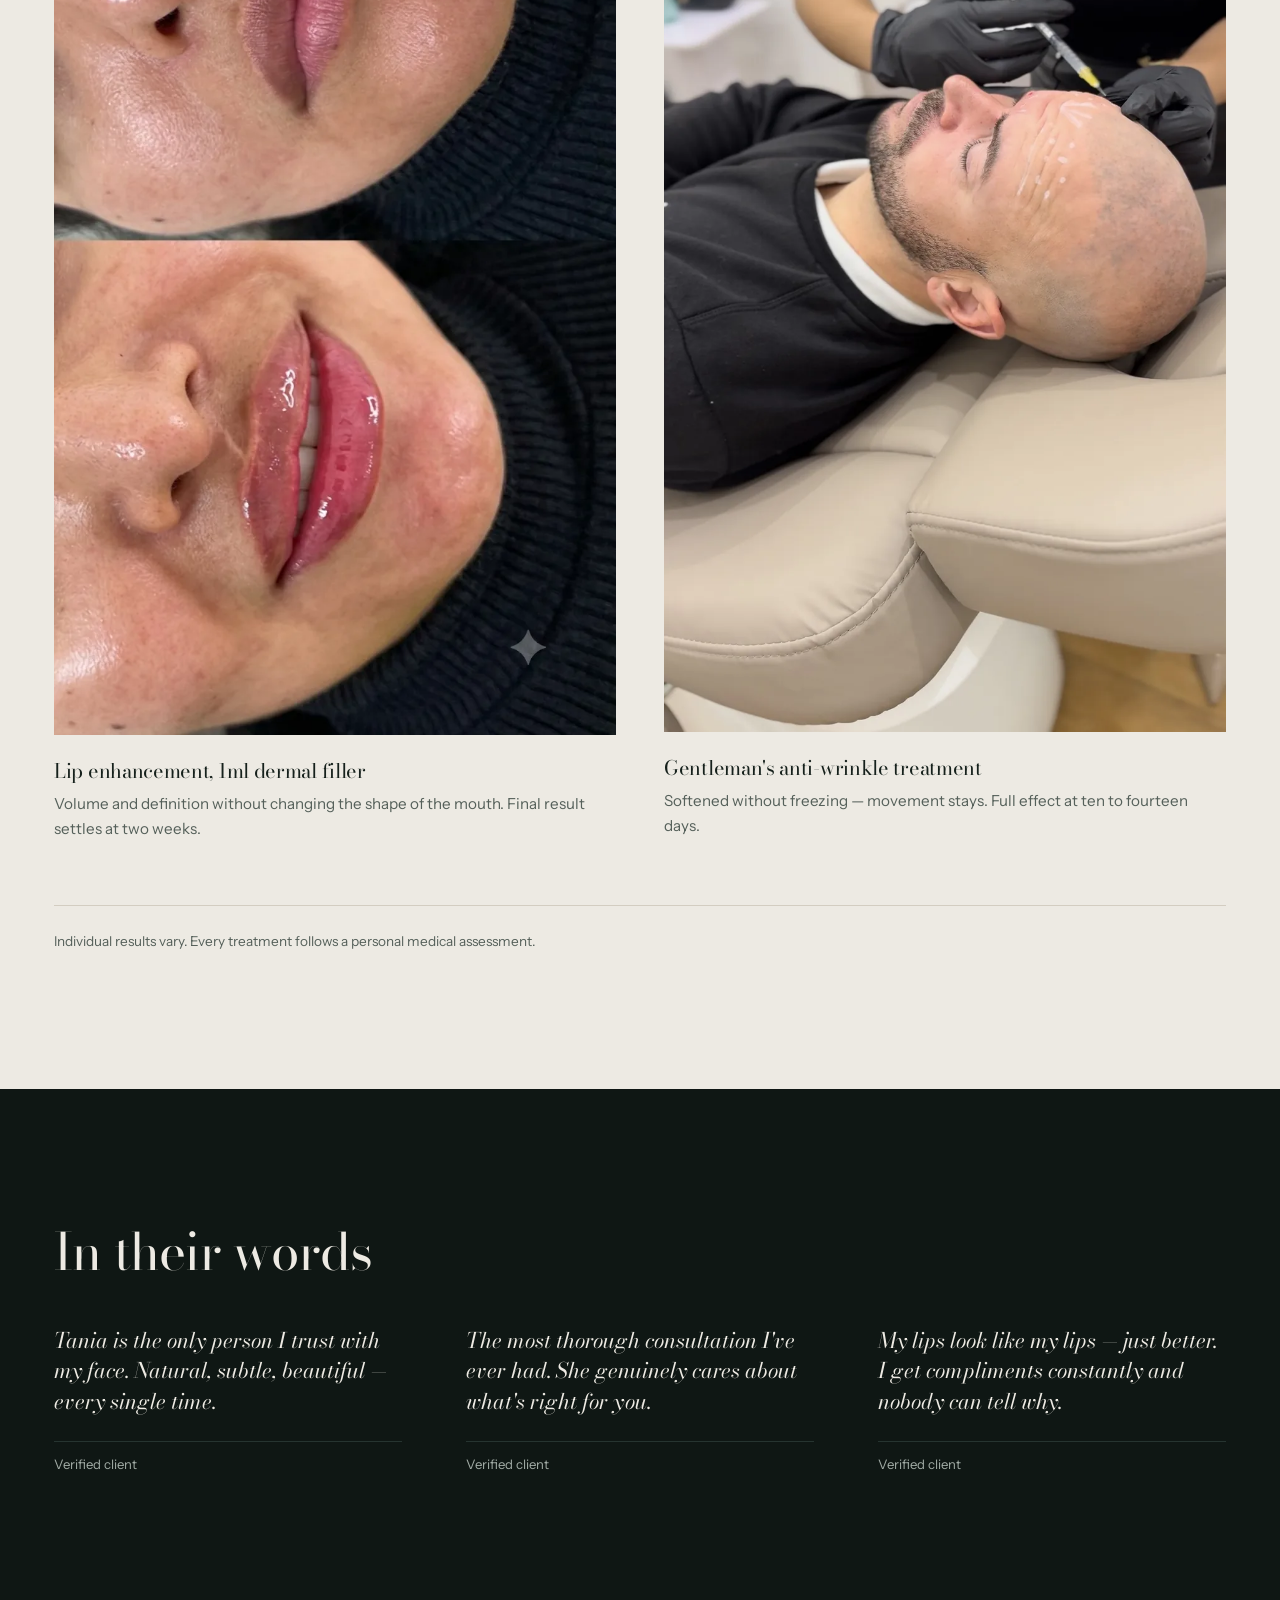
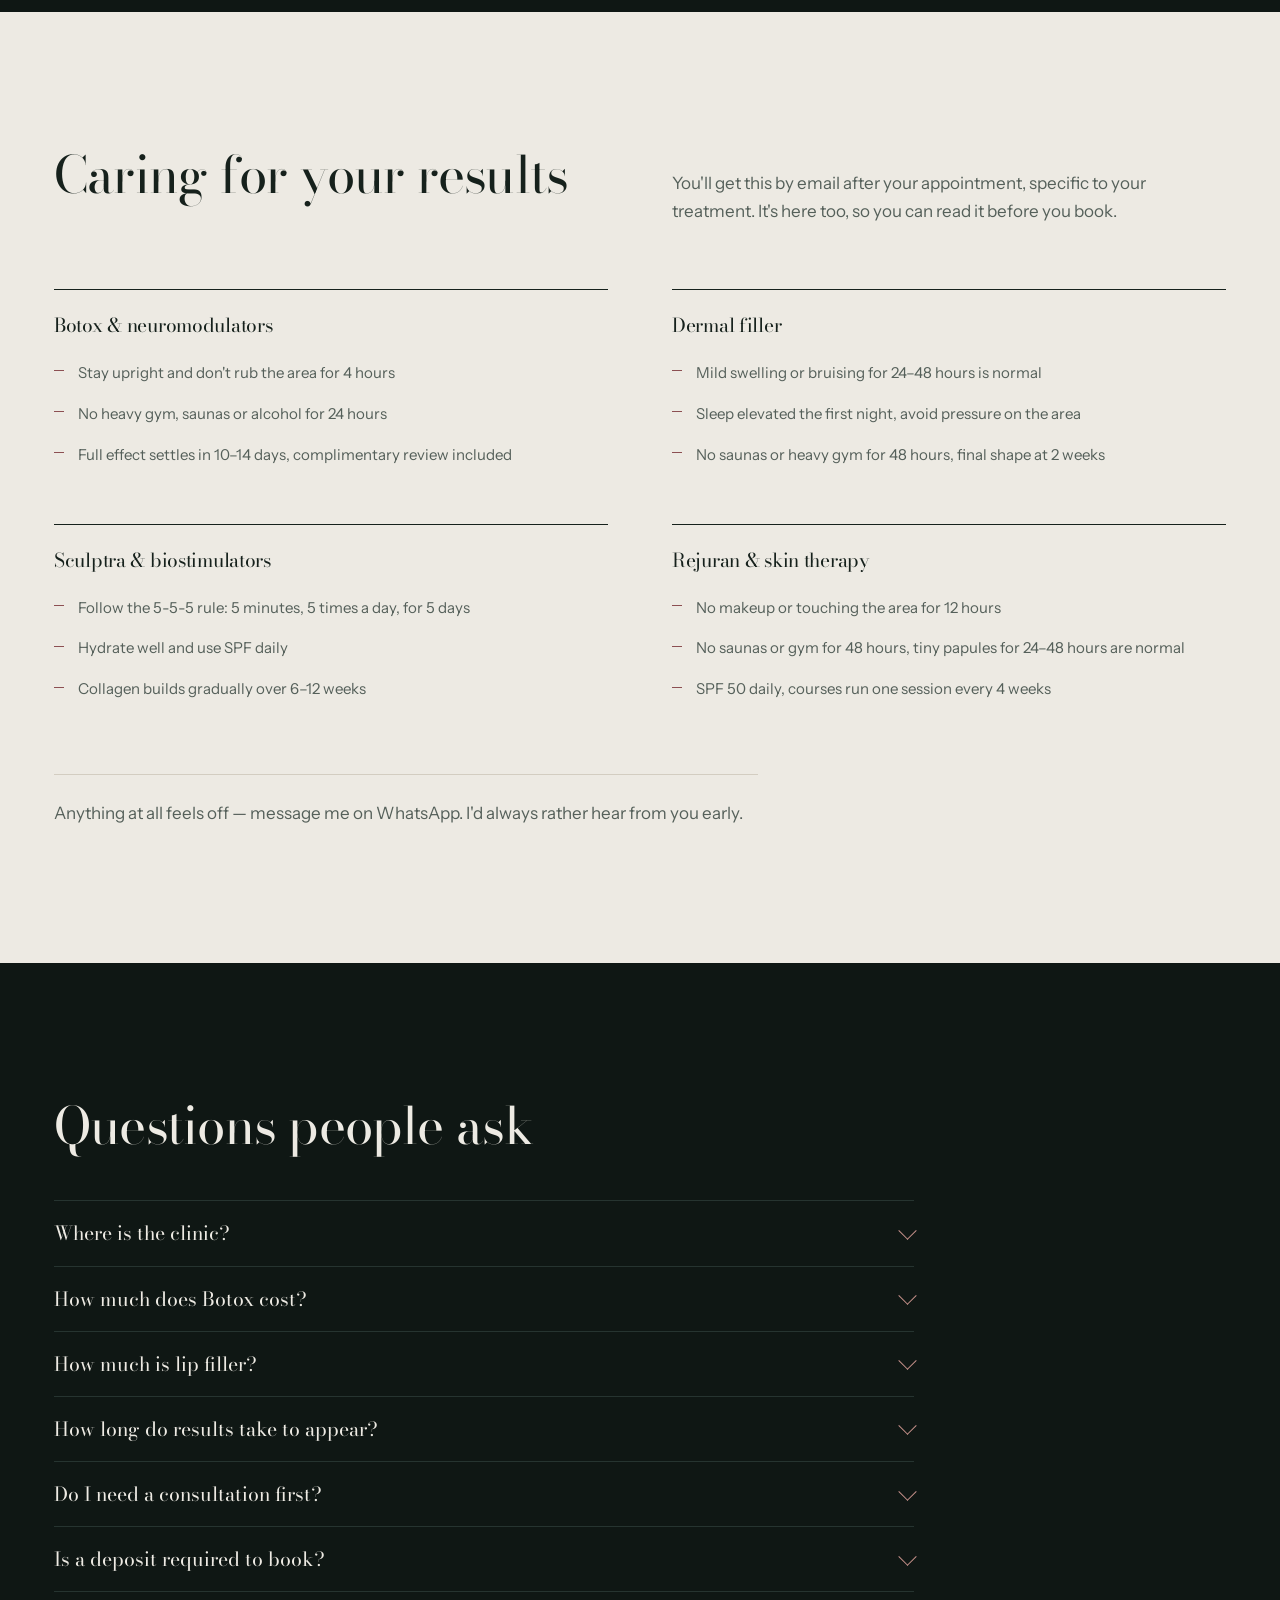
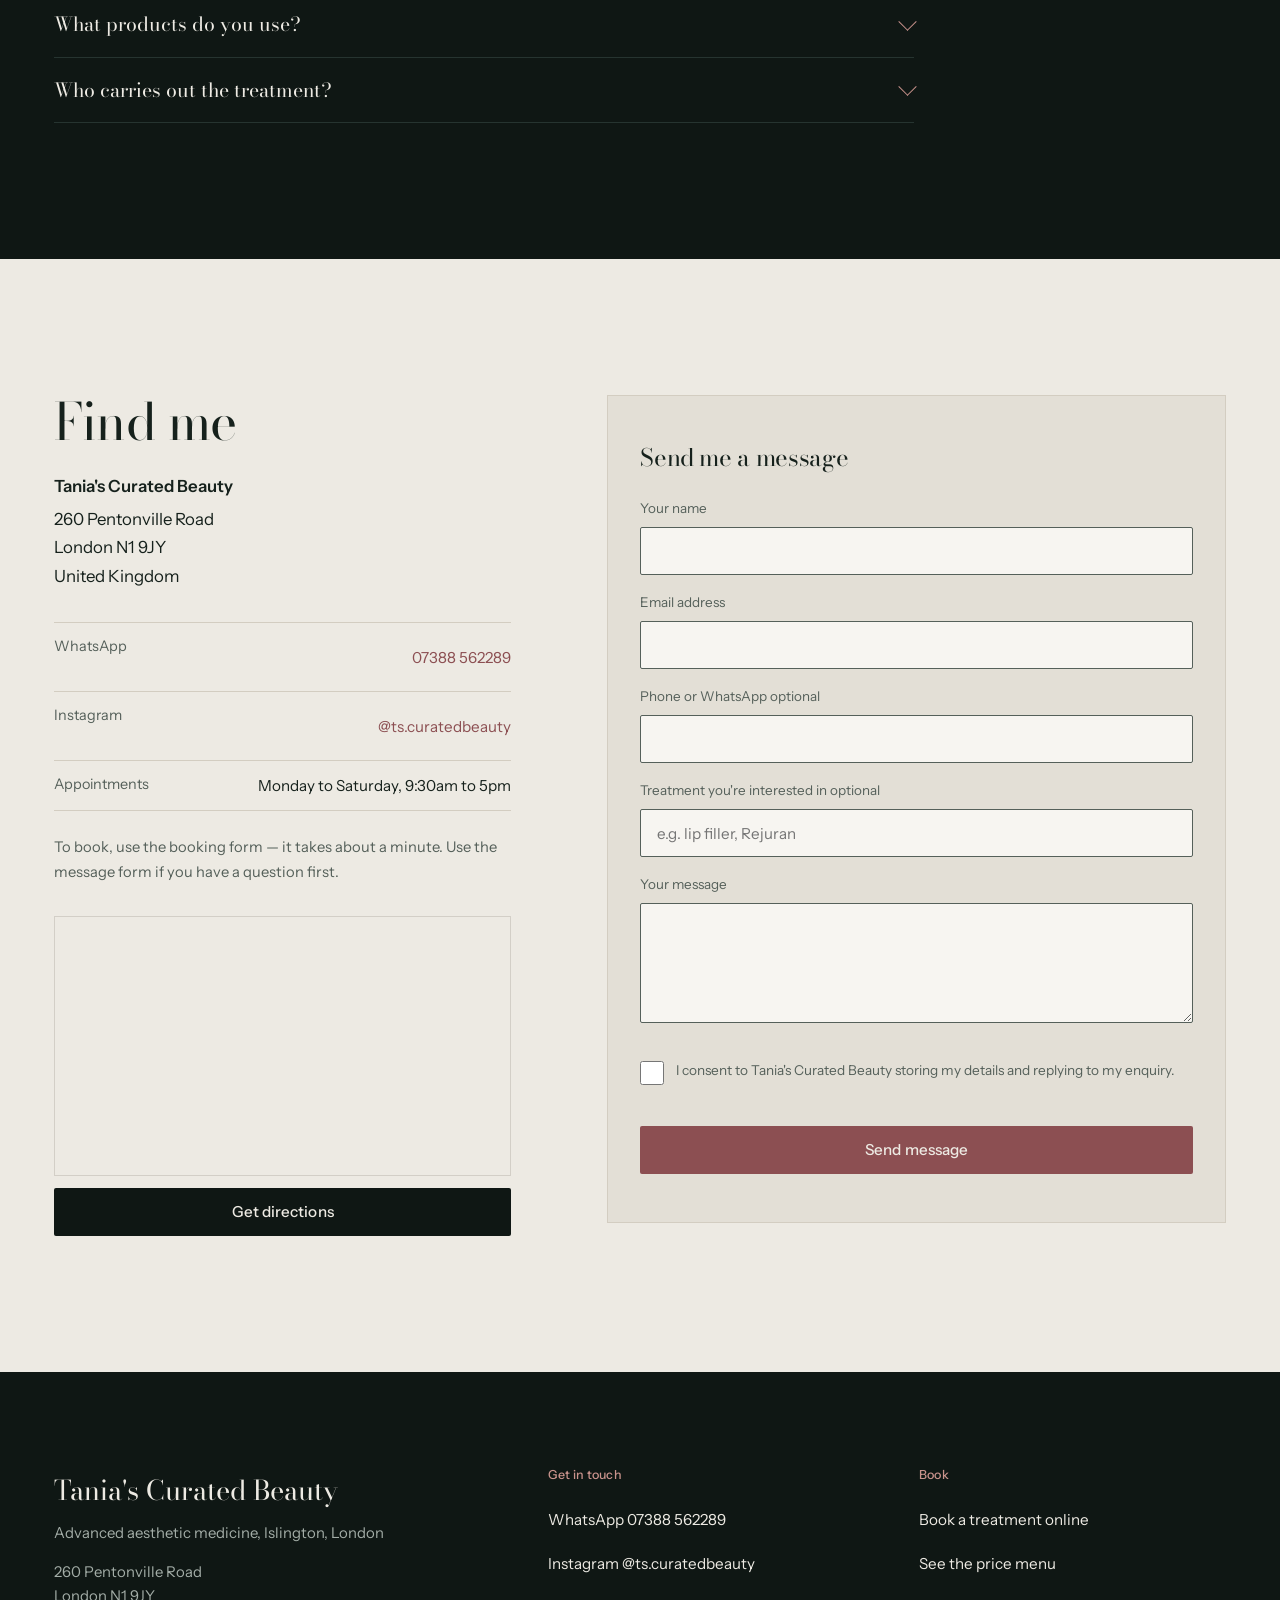
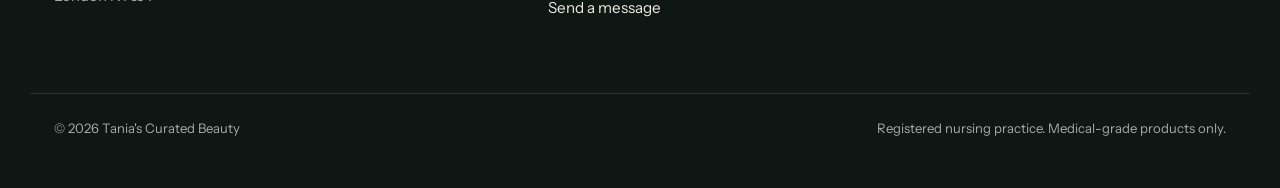
==== commit b9e5980a: "Add location map and geo coordinates Embeds an OpenStreetMap view of 260 Pentonville Road with a mar" ====
--- a/index.html
+++ b/index.html
@@ -342,6 +342,18 @@
         <div><dt>Appointments</dt><dd>Monday to Saturday, 9:30am to 5pm</dd></div>
       </dl>
       <p class="contact-note">To book, use the booking form — it takes about a minute. Use the message form if you have a question first.</p>
+
+      <div class="map-wrap">
+        <iframe
+          class="map-frame"
+          title="Map showing 260 Pentonville Road, London N1 9JY"
+          src="https://www.openstreetmap.org/export/embed.html?bbox=-0.1244%2C51.5290%2C-0.1164%2C51.5330&amp;layer=mapnik&amp;marker=51.5310145%2C-0.1204451"
+          loading="lazy"
+          referrerpolicy="no-referrer-when-downgrade"></iframe>
+        <a class="btn btn-ink map-cta"
+           href="https://www.google.com/maps/search/?api=1&amp;query=260%20Pentonville%20Road%2C%20London%20N1%209JY"
+           target="_blank" rel="noopener">Get directions</a>
+      </div>
     </div>
 
     <form class="contact-form" id="contactForm" action="https://formspree.io/f/PASTE_YOUR_FORMSPREE_ID" method="POST">
@@ -542,6 +554,12 @@
         "postalCode": "N1 9JY",
         "addressCountry": "GB"
       },
+      "geo": {
+        "@type": "GeoCoordinates",
+        "latitude": 51.5310145,
+        "longitude": -0.1204451
+      },
+      "hasMap": "https://www.google.com/maps/search/?api=1&query=260%20Pentonville%20Road%2C%20London%20N1%209JY",
       "areaServed": [
         { "@type": "City", "name": "London" },
         { "@type": "AdministrativeArea", "name": "Islington" }
--- a/styles.css
+++ b/styles.css
@@ -404,6 +404,15 @@
 }
 .contact-lines a:hover{text-decoration:underline}
 .contact-note{margin-top:var(--s5);color:var(--on-bone-dim);font-size:.92rem}
+
+/* Map: OpenStreetMap rather than a Google embed — no third-party cookies,
+   so no consent banner is needed on a site taking health enquiries. */
+.map-wrap{margin-top:var(--s6)}
+.map-frame{
+  display:block;width:100%;height:260px;border:1px solid var(--bone-line);
+  filter:grayscale(.35) contrast(1.02);
+}
+.map-cta{margin-top:var(--s3);width:100%}
 
 .contact-form{
   background:var(--bone-2);border:1px solid var(--bone-line);
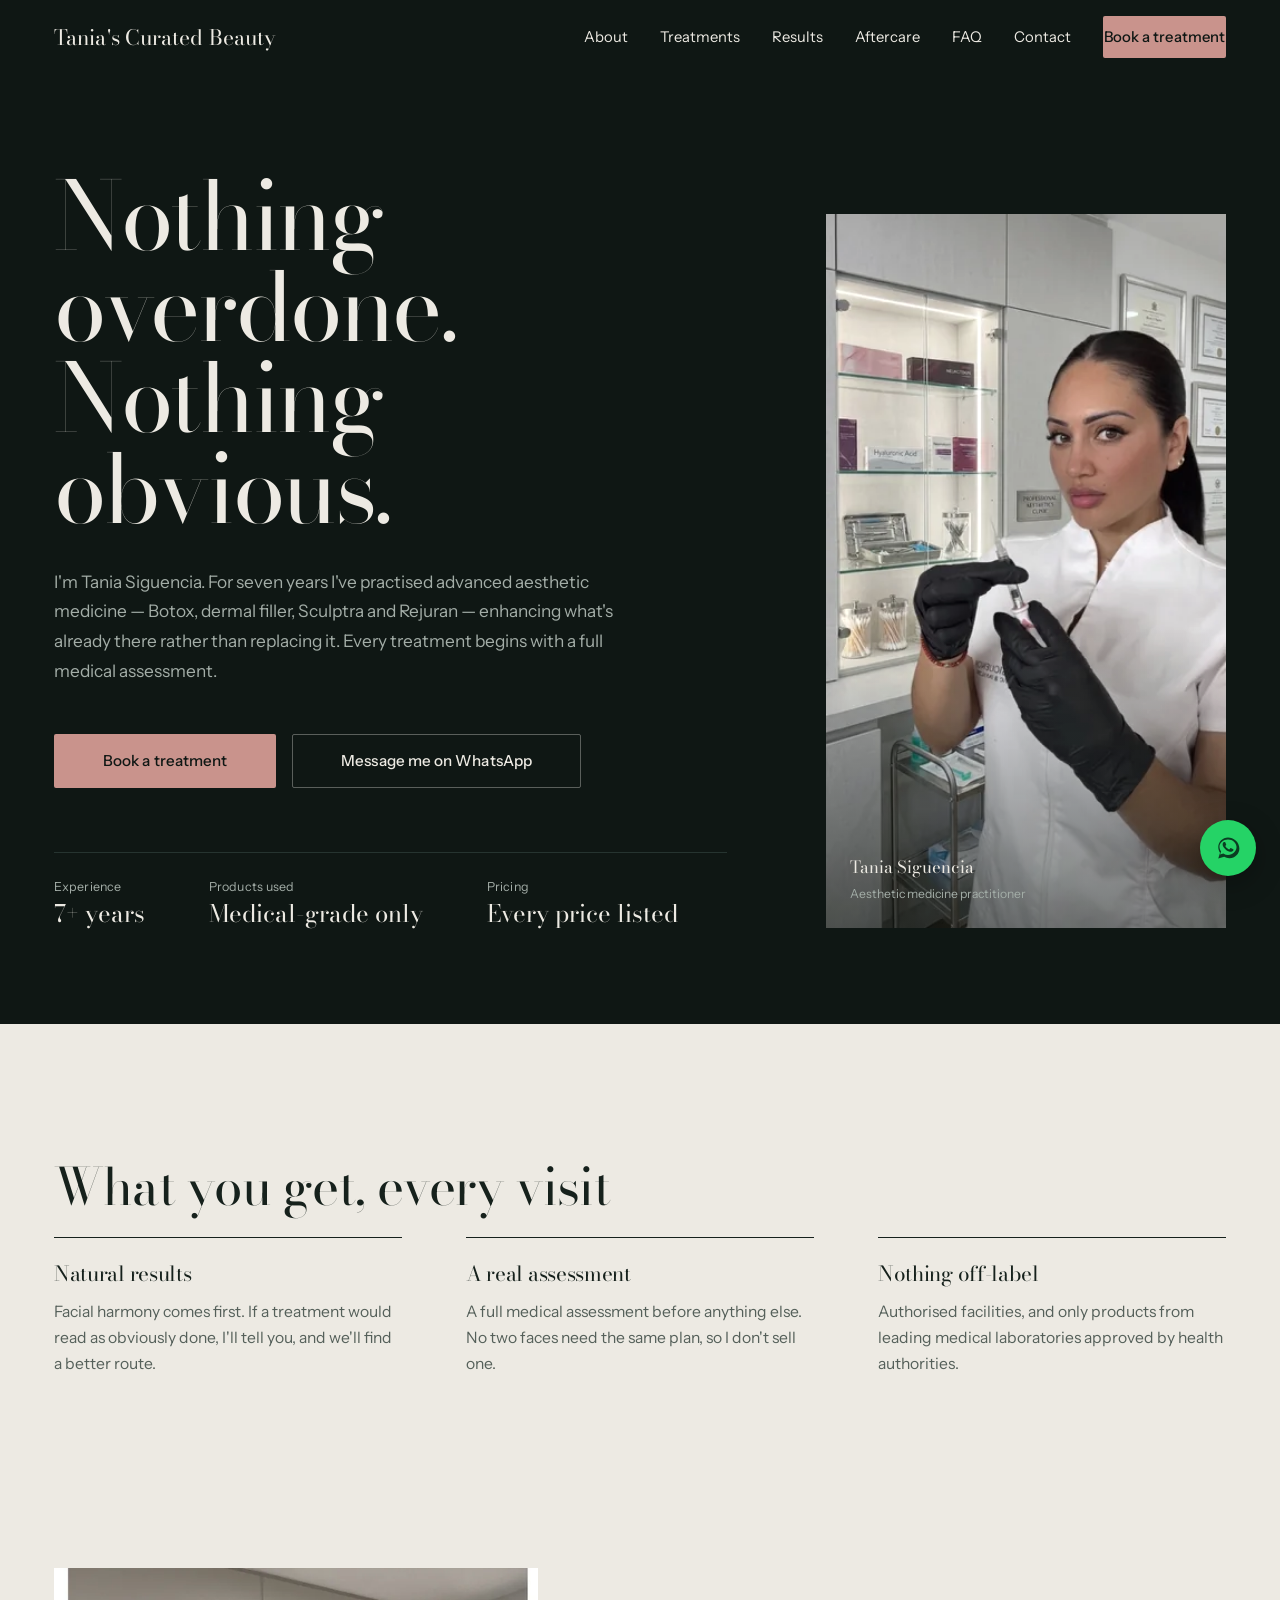
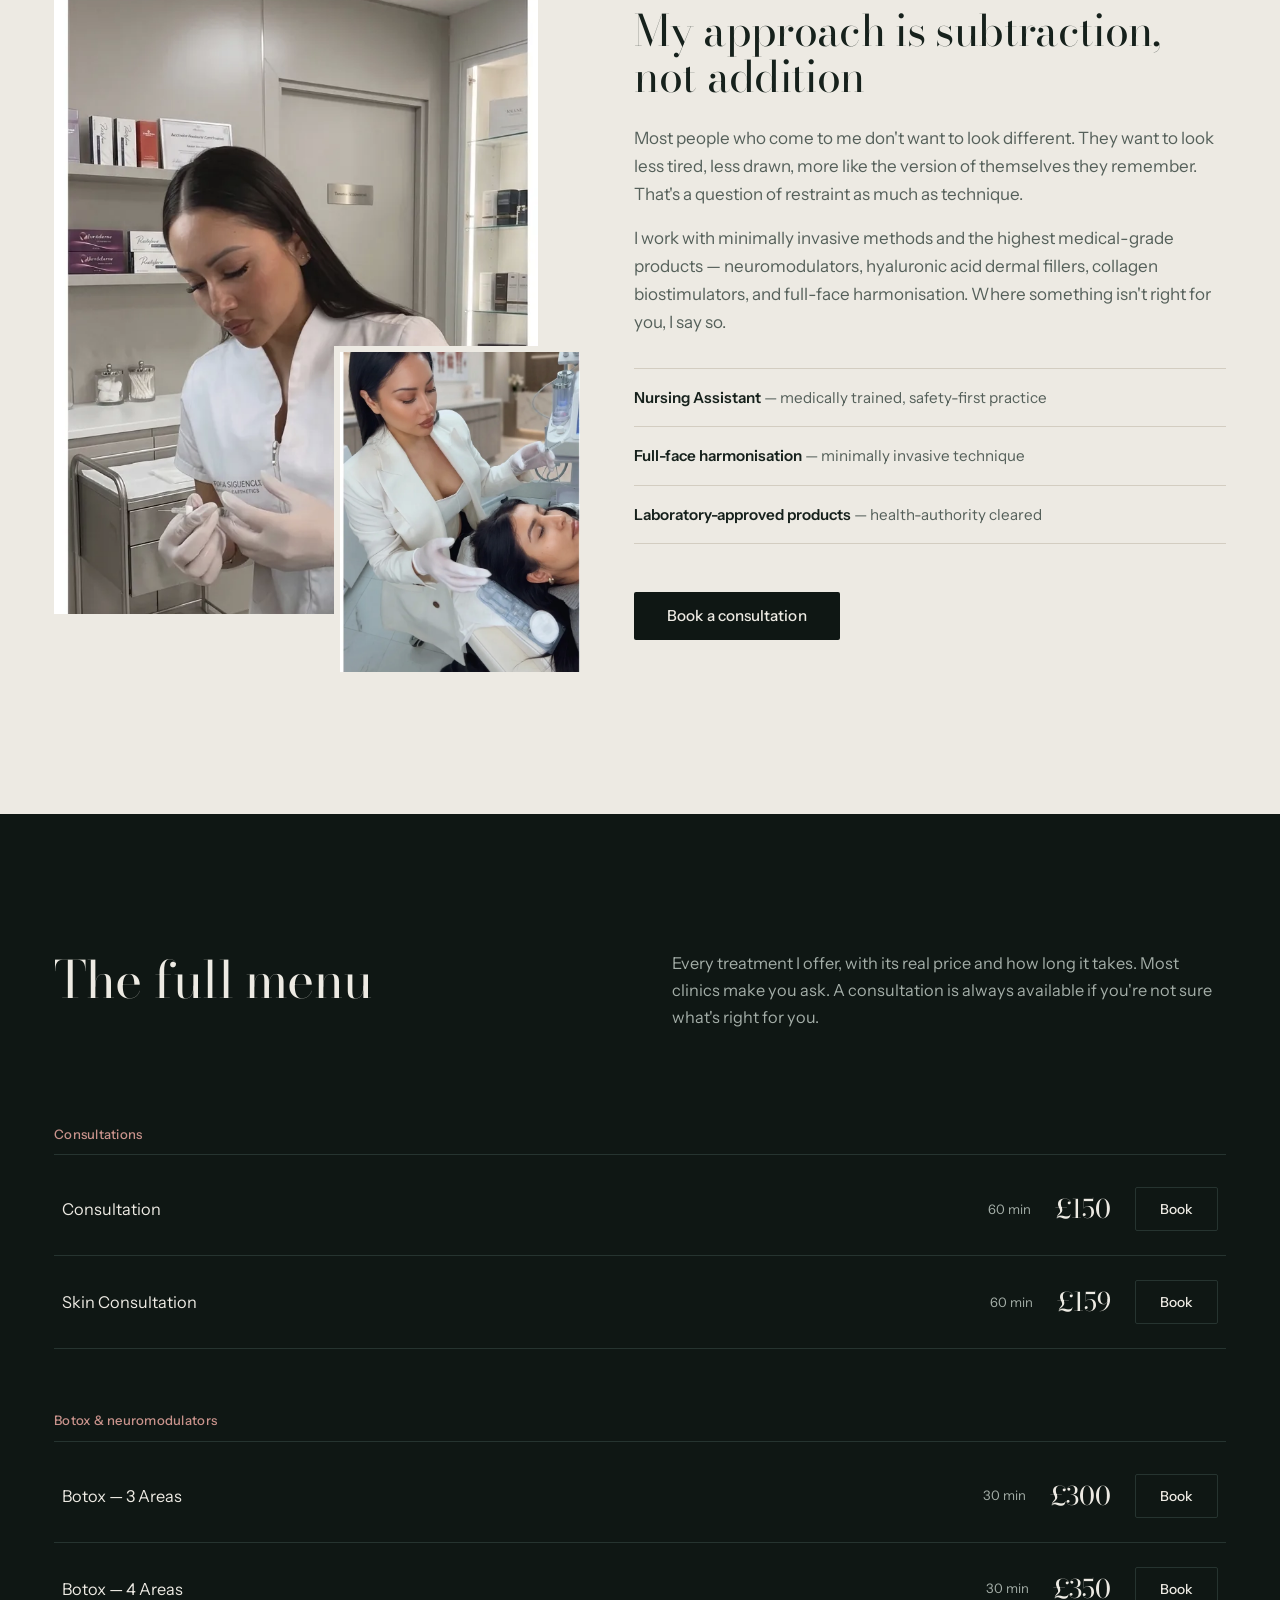
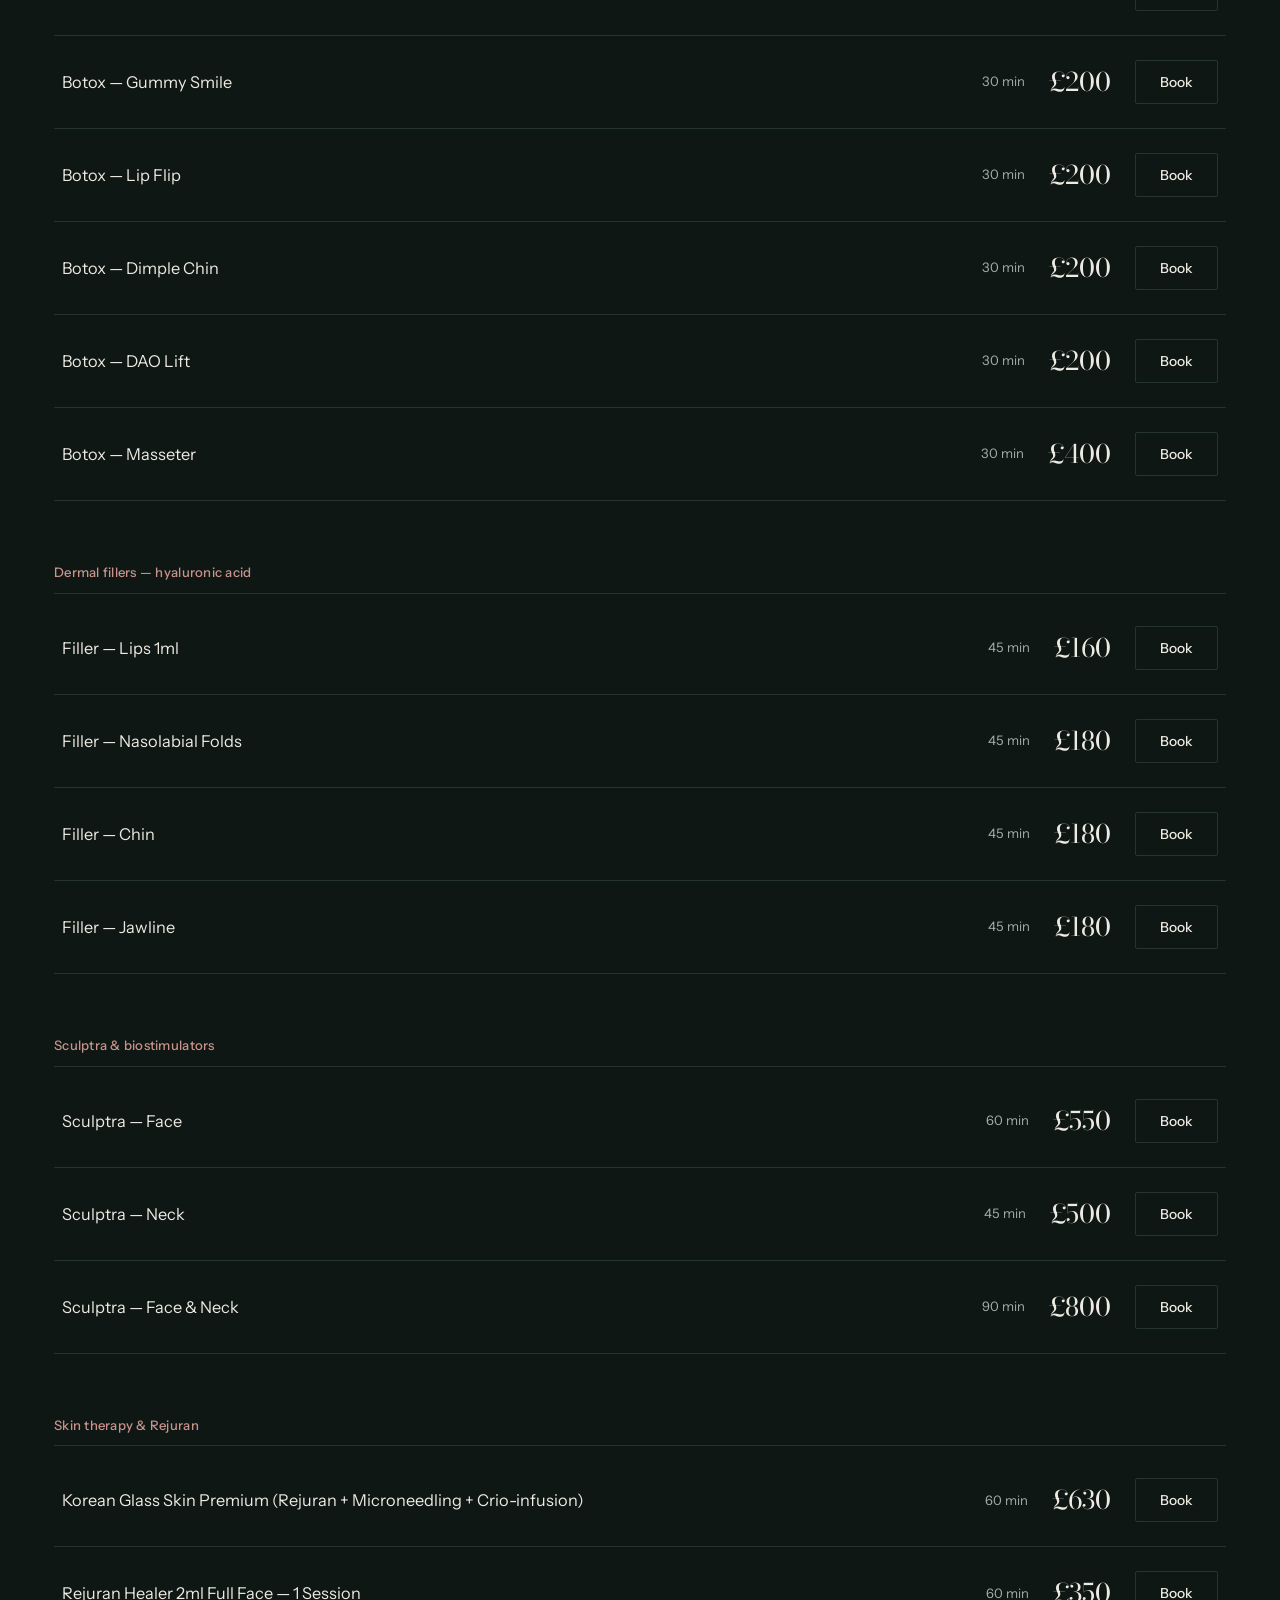
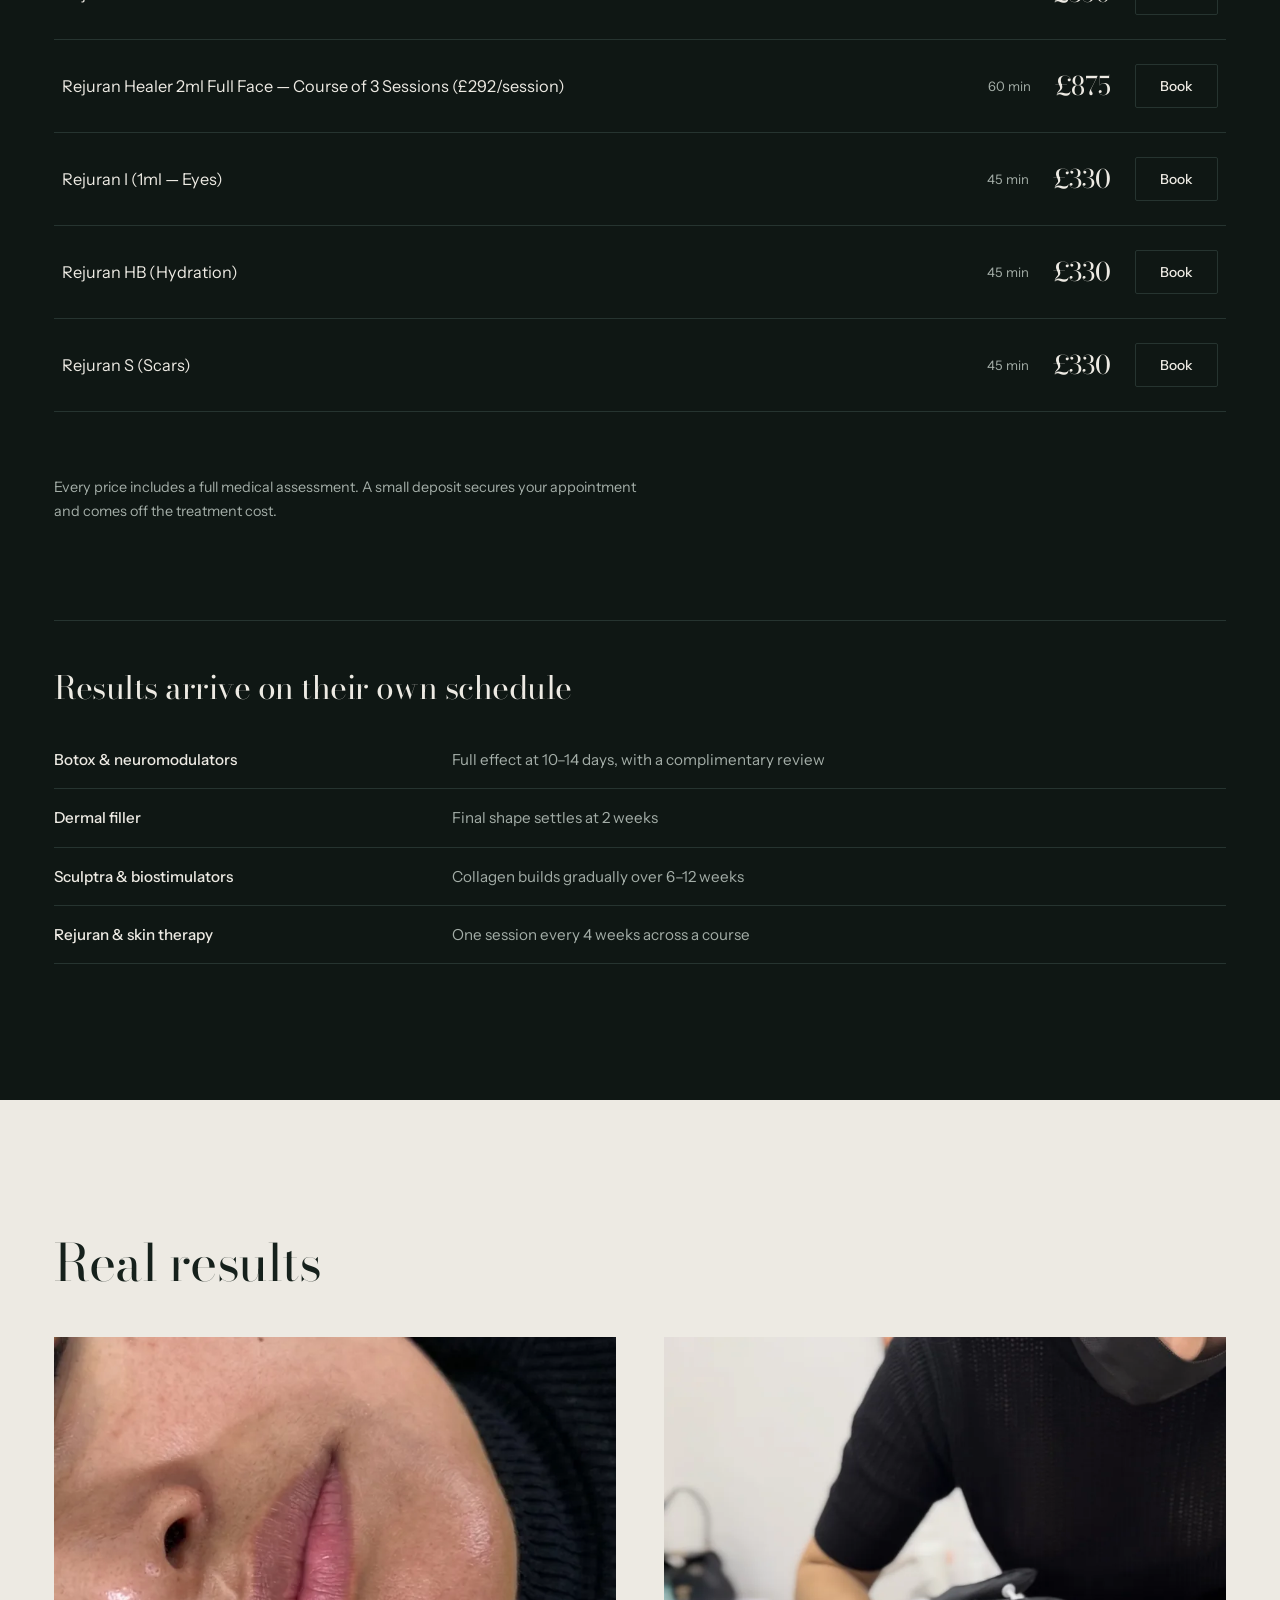
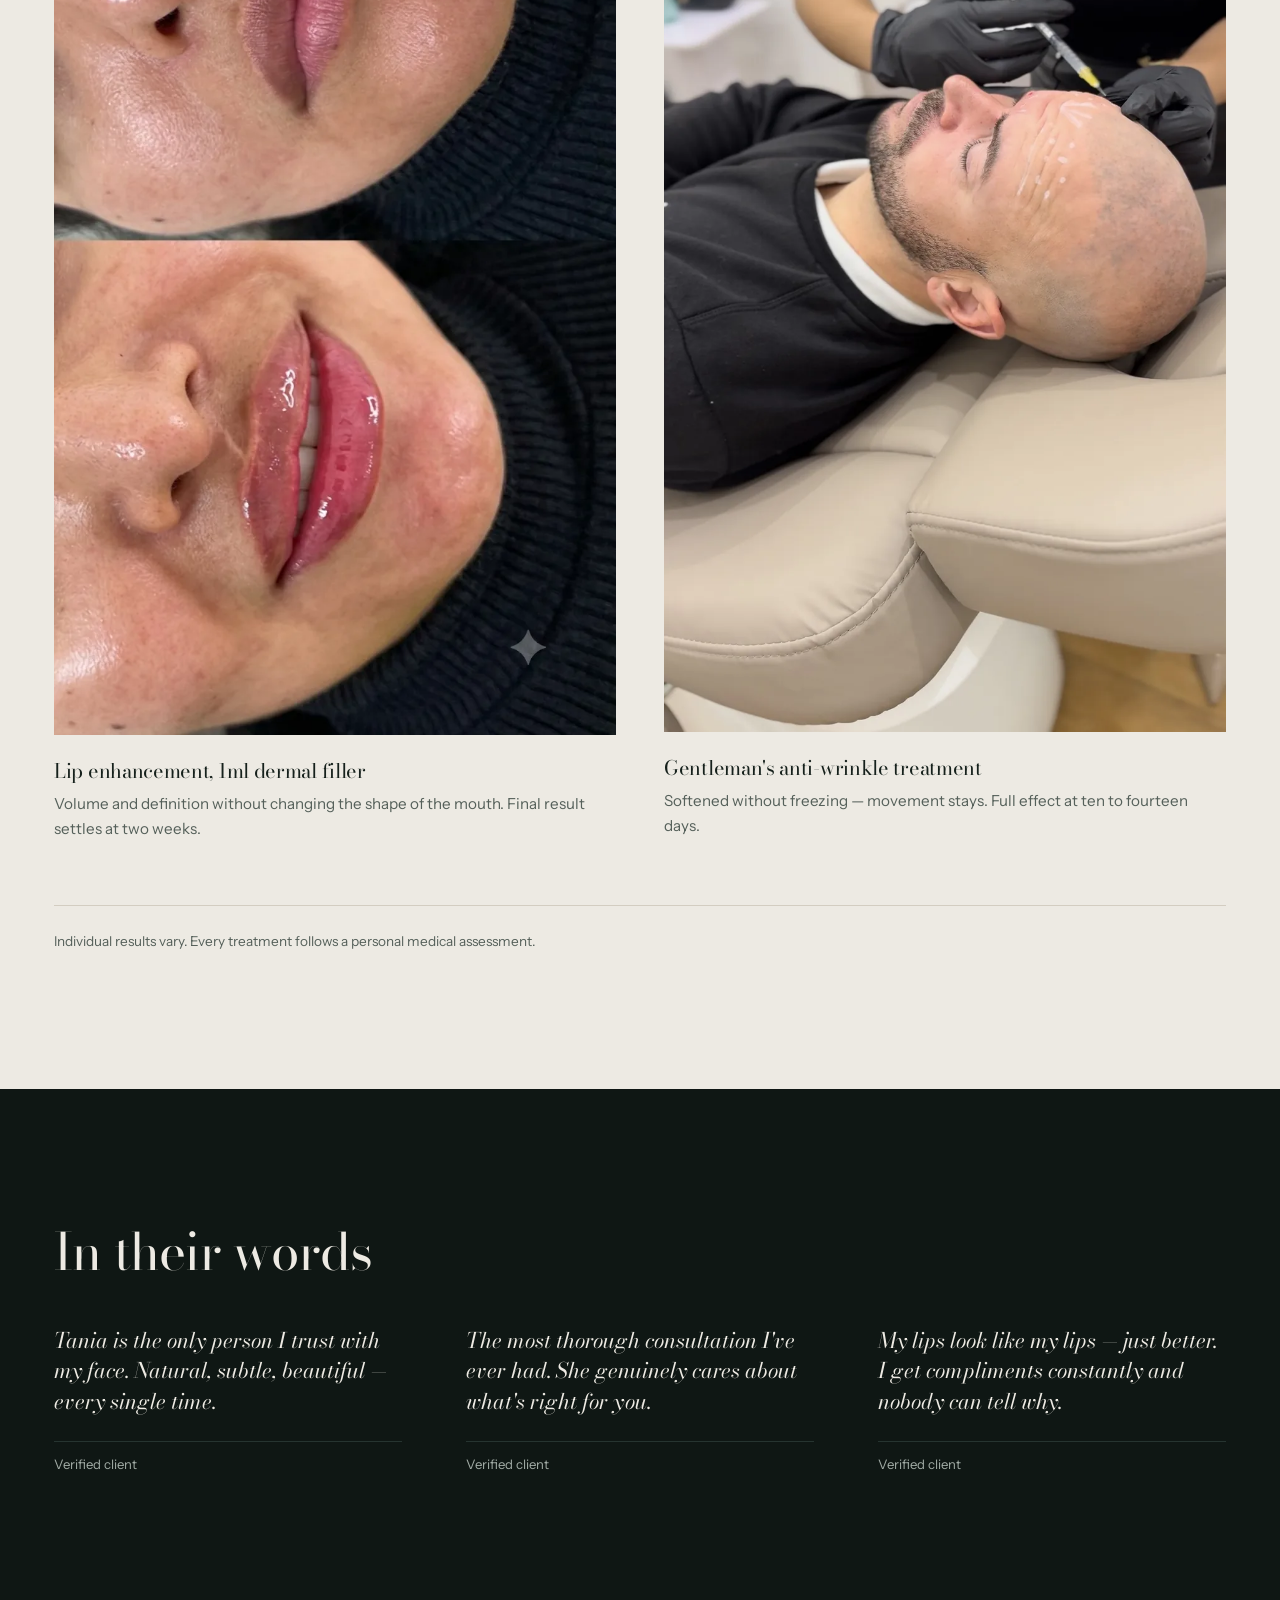
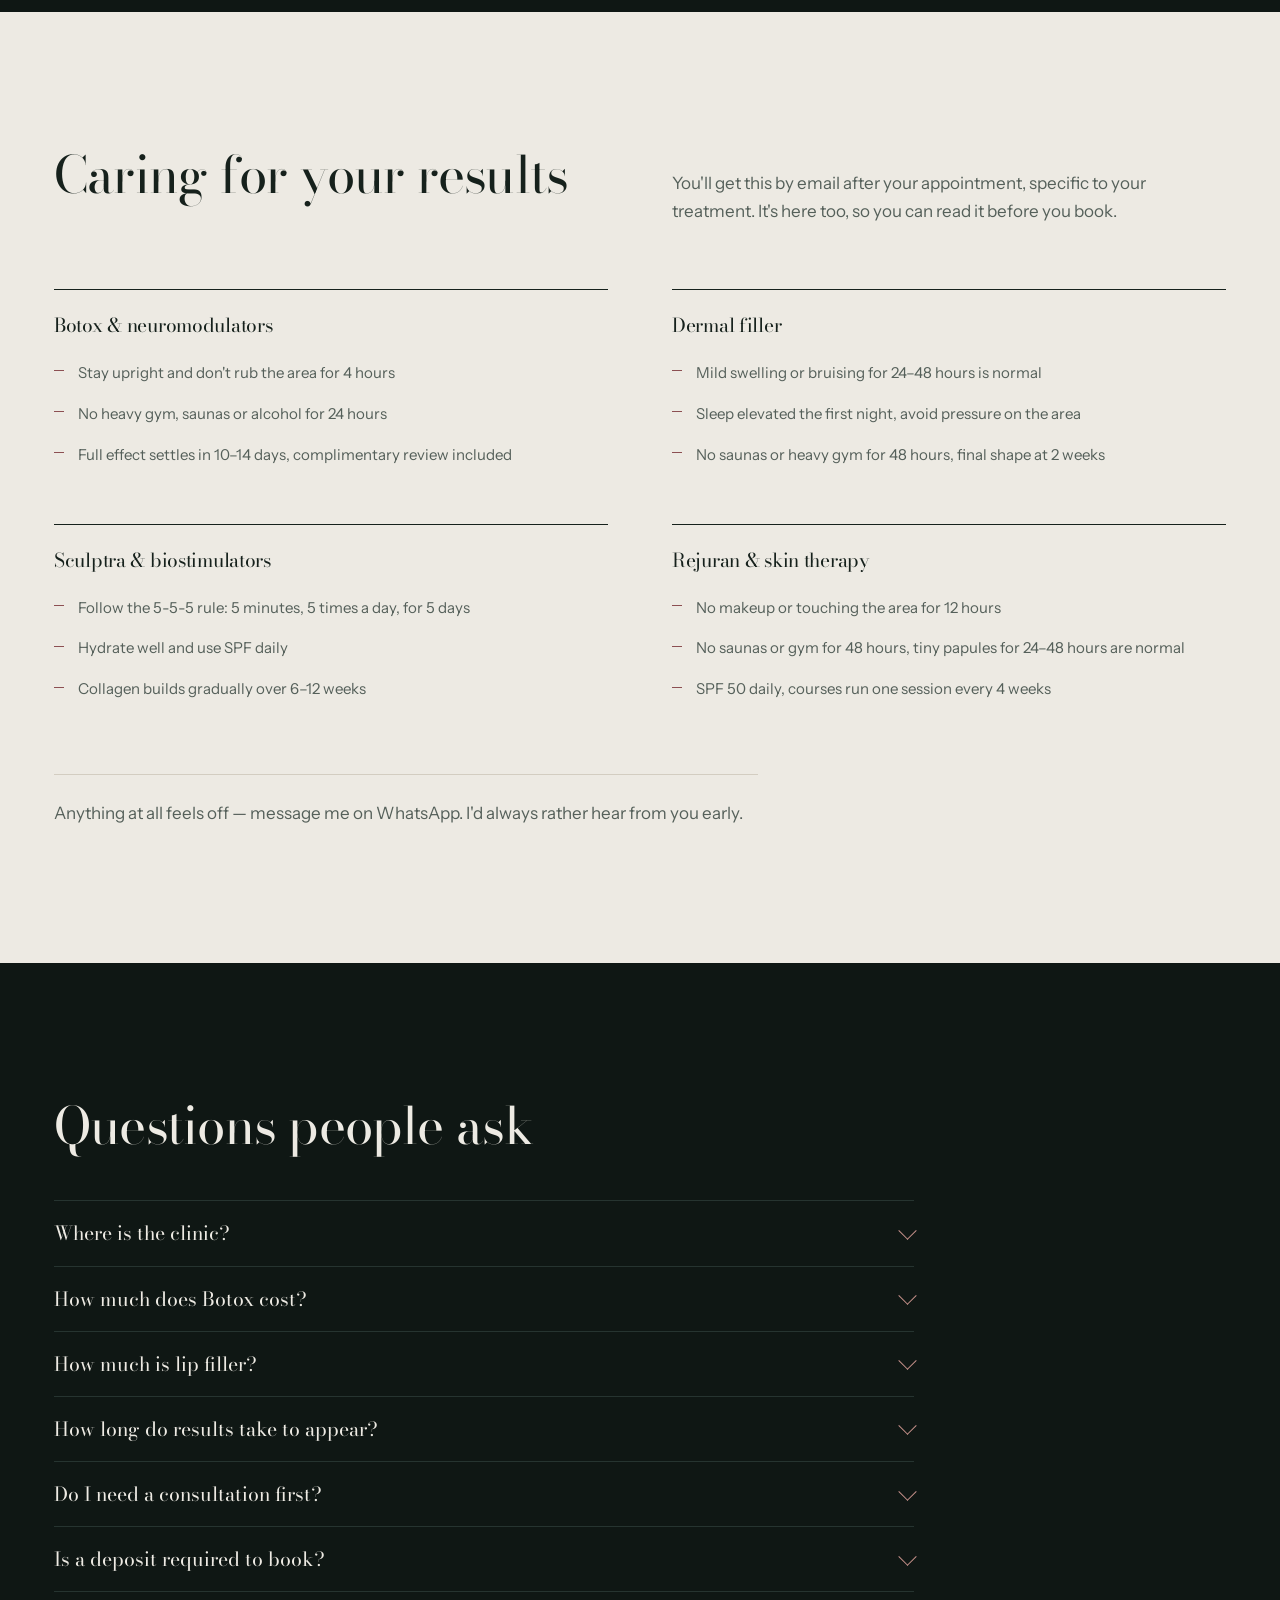
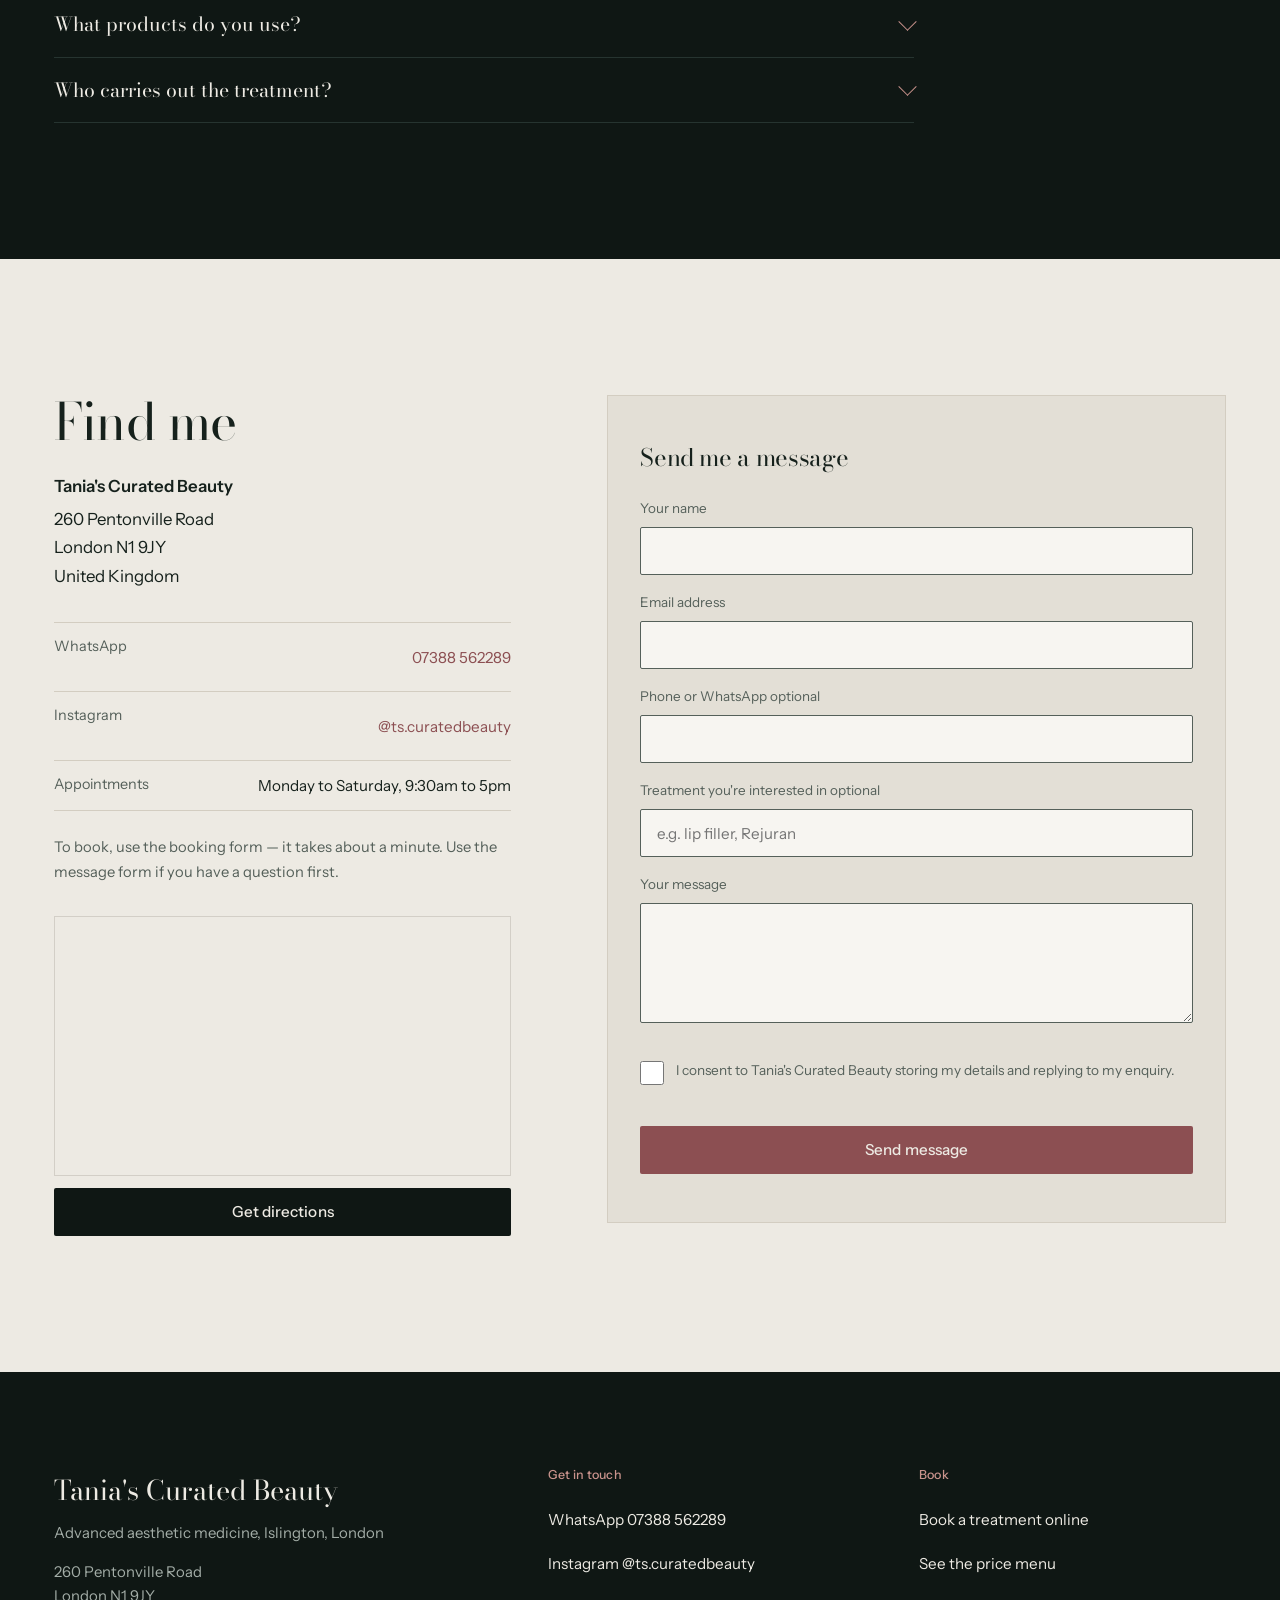
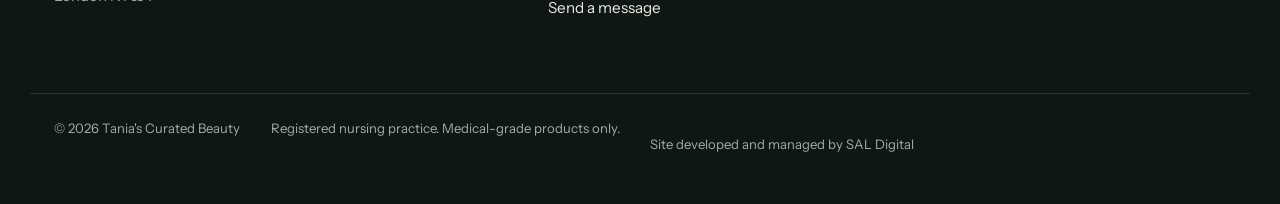
==== commit a004a6a9: "Add SAL Digital credit to the footer Sits on its own full-width line beneath the copyright and pract" ====
--- a/index.html
+++ b/index.html
@@ -413,6 +413,7 @@
   <div class="shell footer-base">
     <p>© <span id="year"></span> Tania's Curated Beauty</p>
     <p>Registered nursing practice. Medical-grade products only.</p>
+    <p class="footer-credit">Site developed and managed by SAL Digital</p>
   </div>
 </footer>
 
--- a/styles.css
+++ b/styles.css
@@ -440,6 +440,7 @@
   font-style:normal;margin-top:var(--s4);
   color:var(--on-ink-dim);font-size:.93rem;line-height:1.6;
 }
+.footer-credit{width:100%;padding-top:var(--s4);color:var(--on-ink-dim)}
 .footer{background:var(--ink);color:var(--on-ink);padding:var(--s9) 0 var(--s5)}
 .footer-grid{display:grid;grid-template-columns:1.4fr 1fr 1fr;gap:var(--s8);padding-bottom:var(--s8)}
 .footer-wordmark{font-family:var(--display);font-size:1.7rem;color:var(--on-ink)}
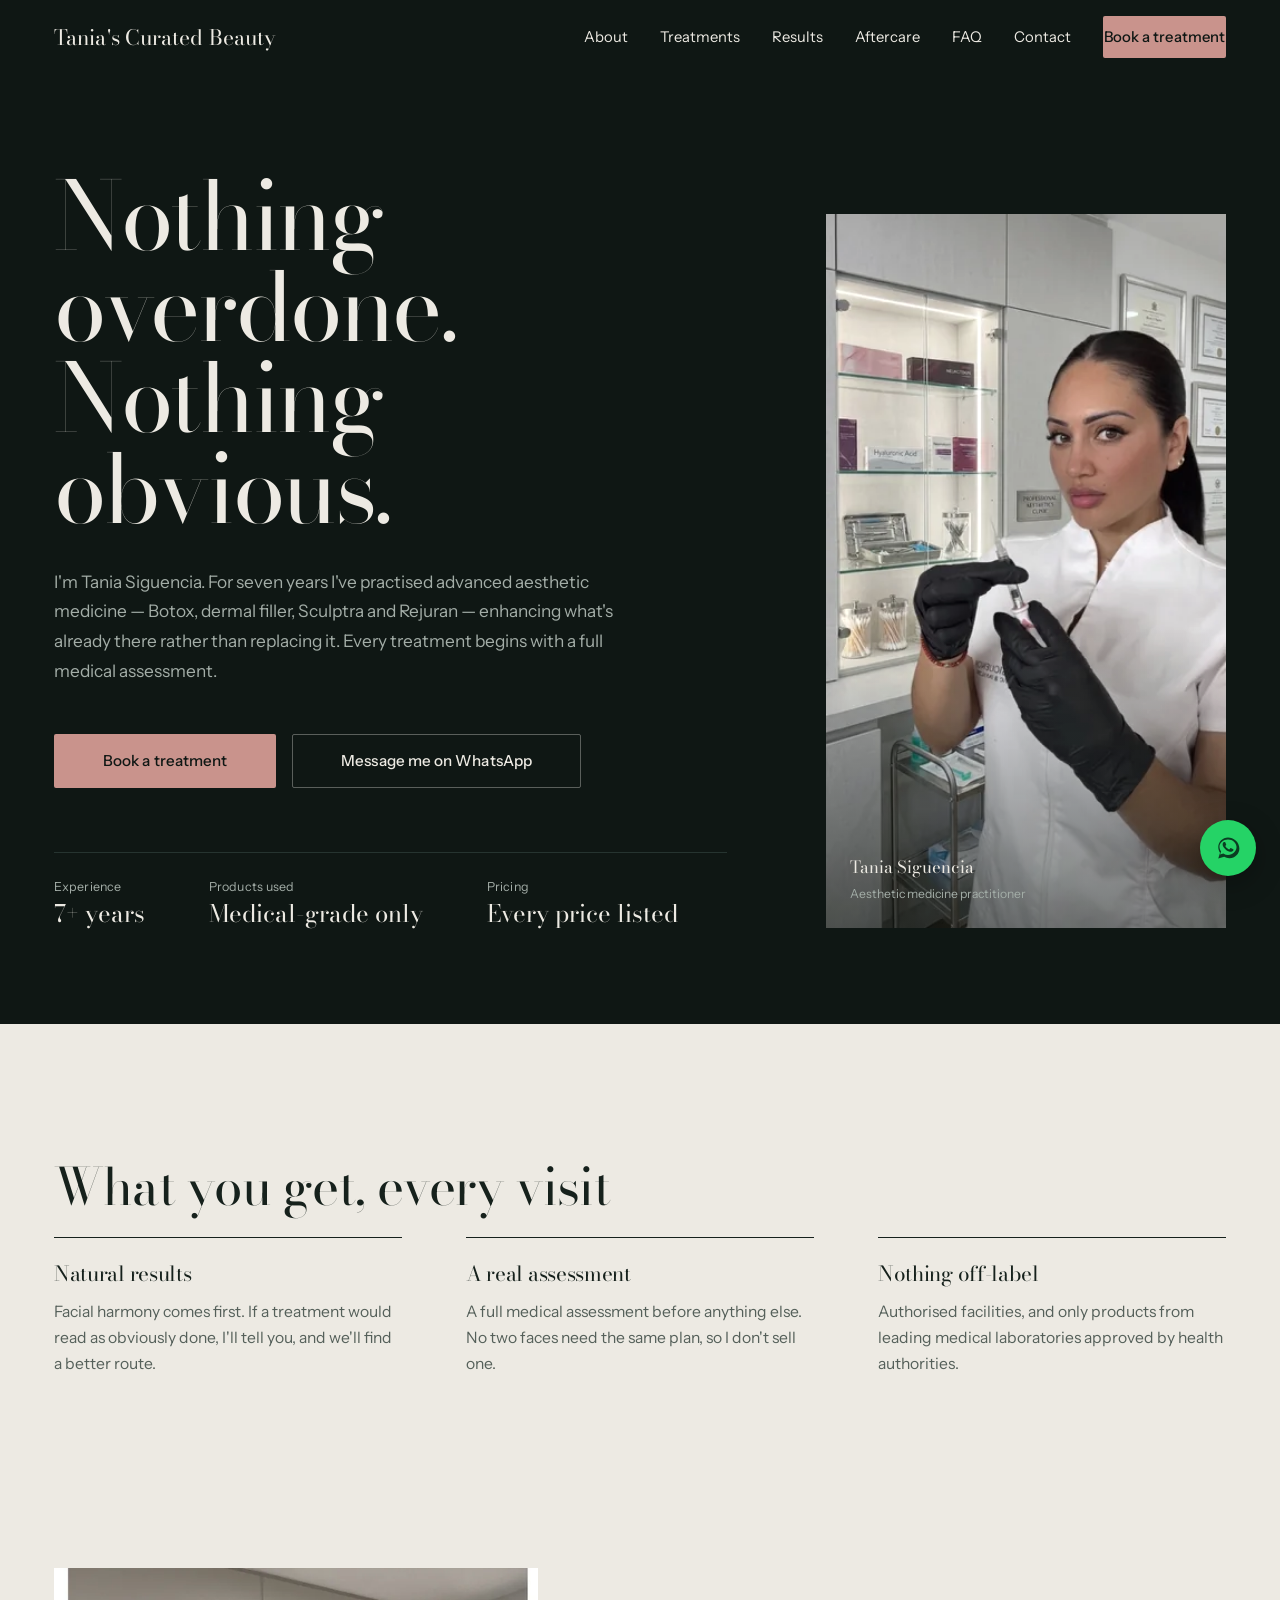
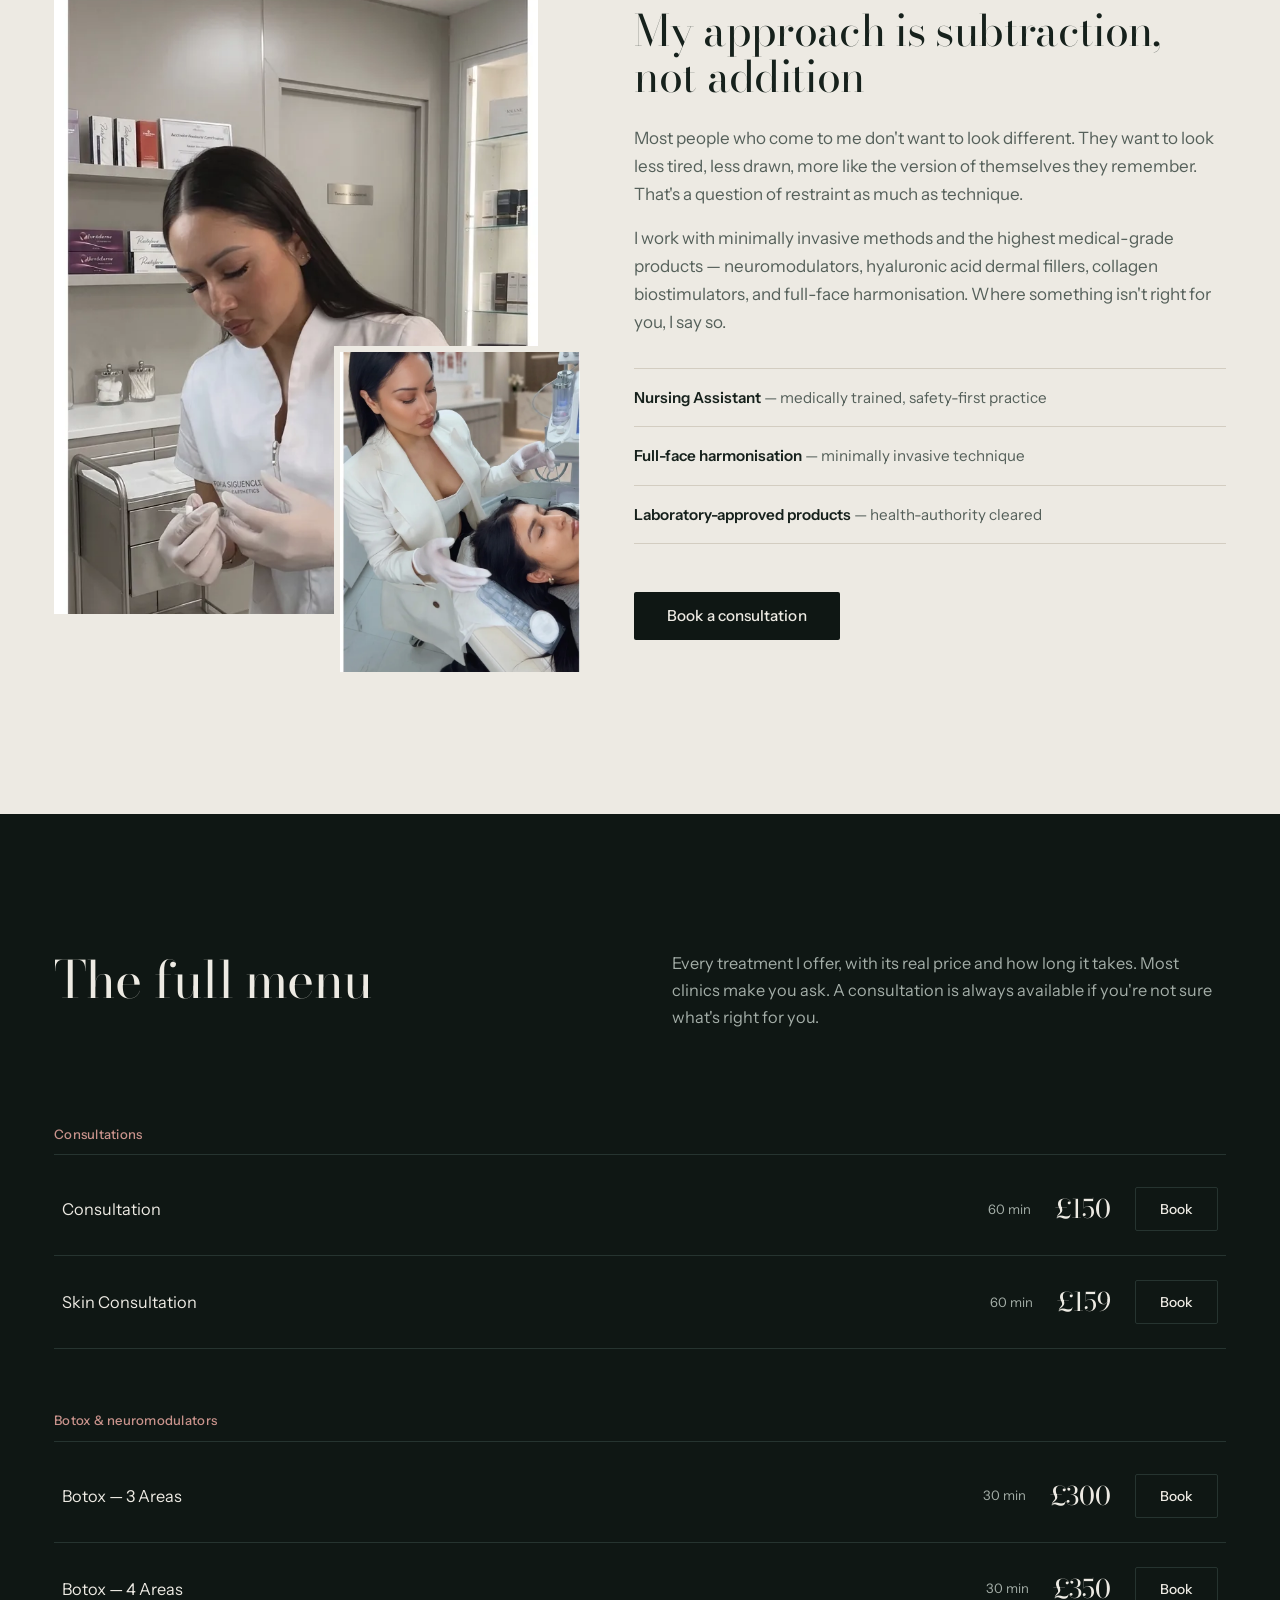
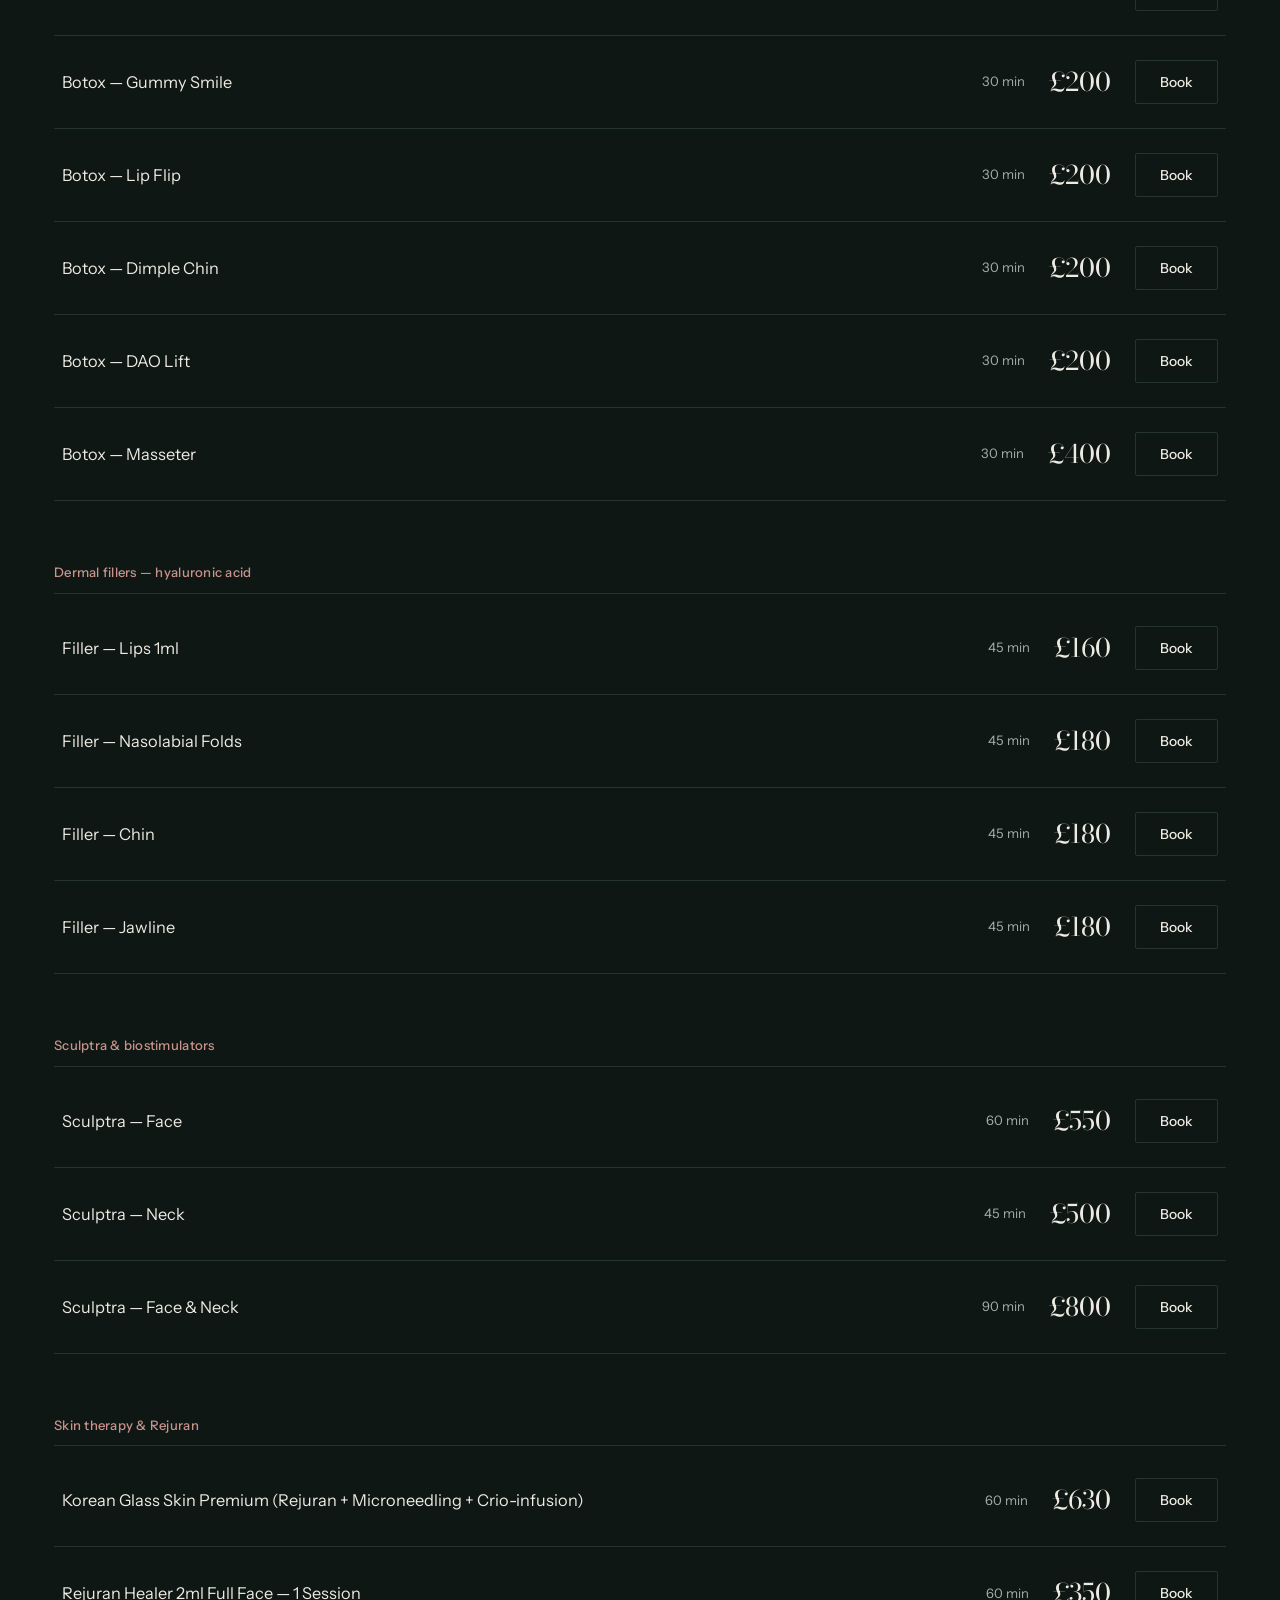
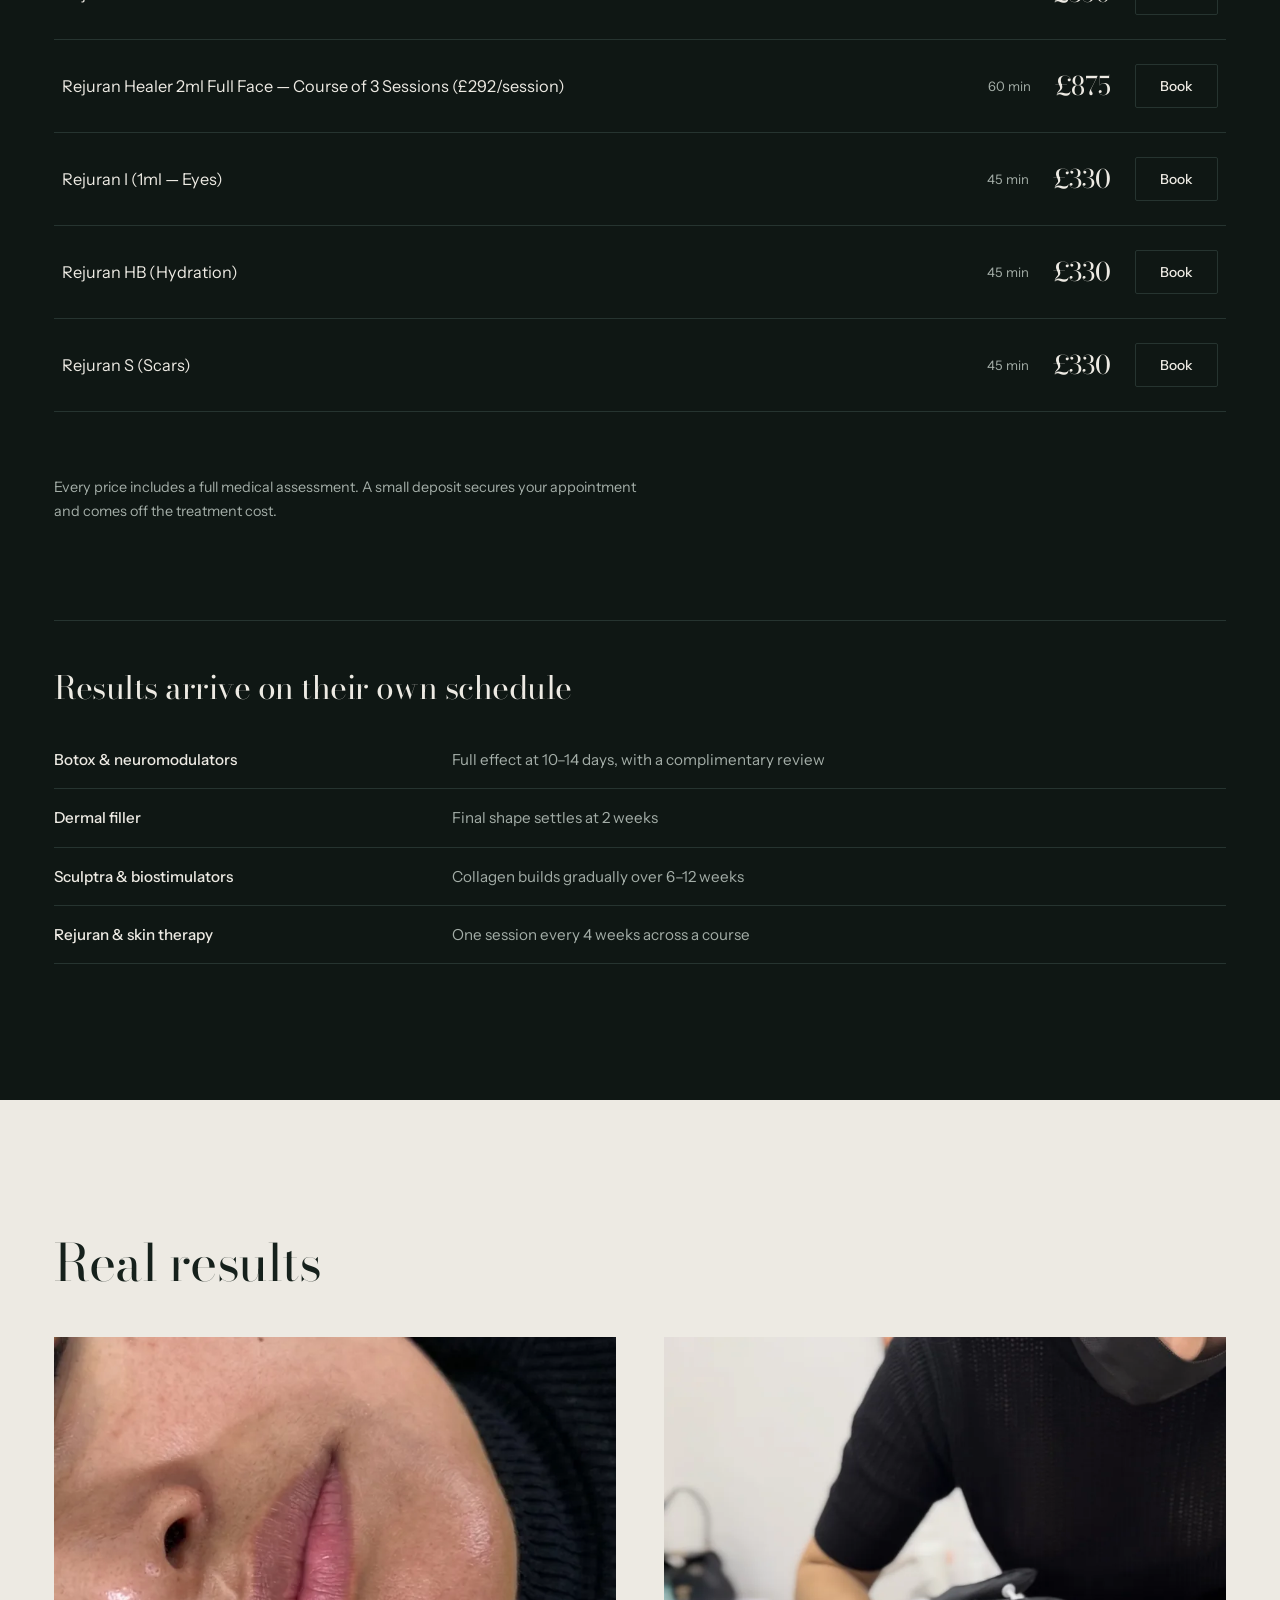
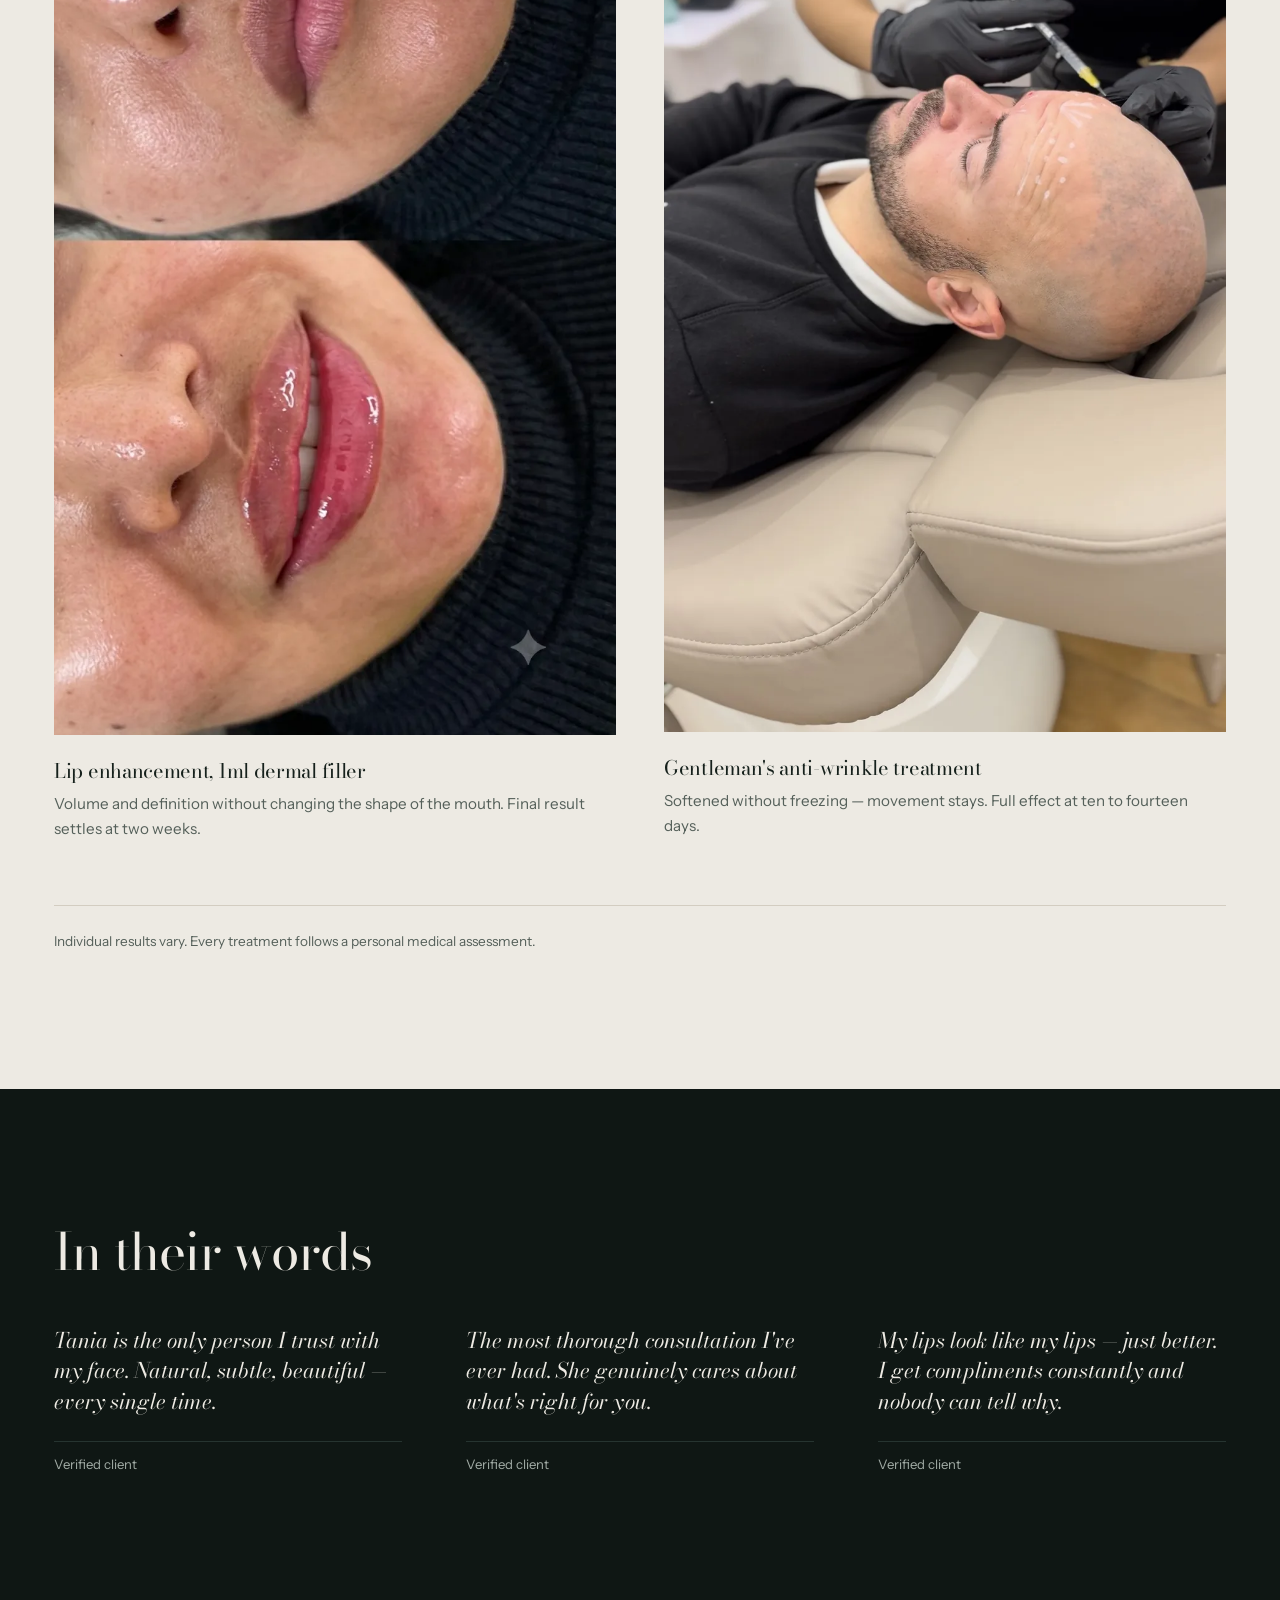
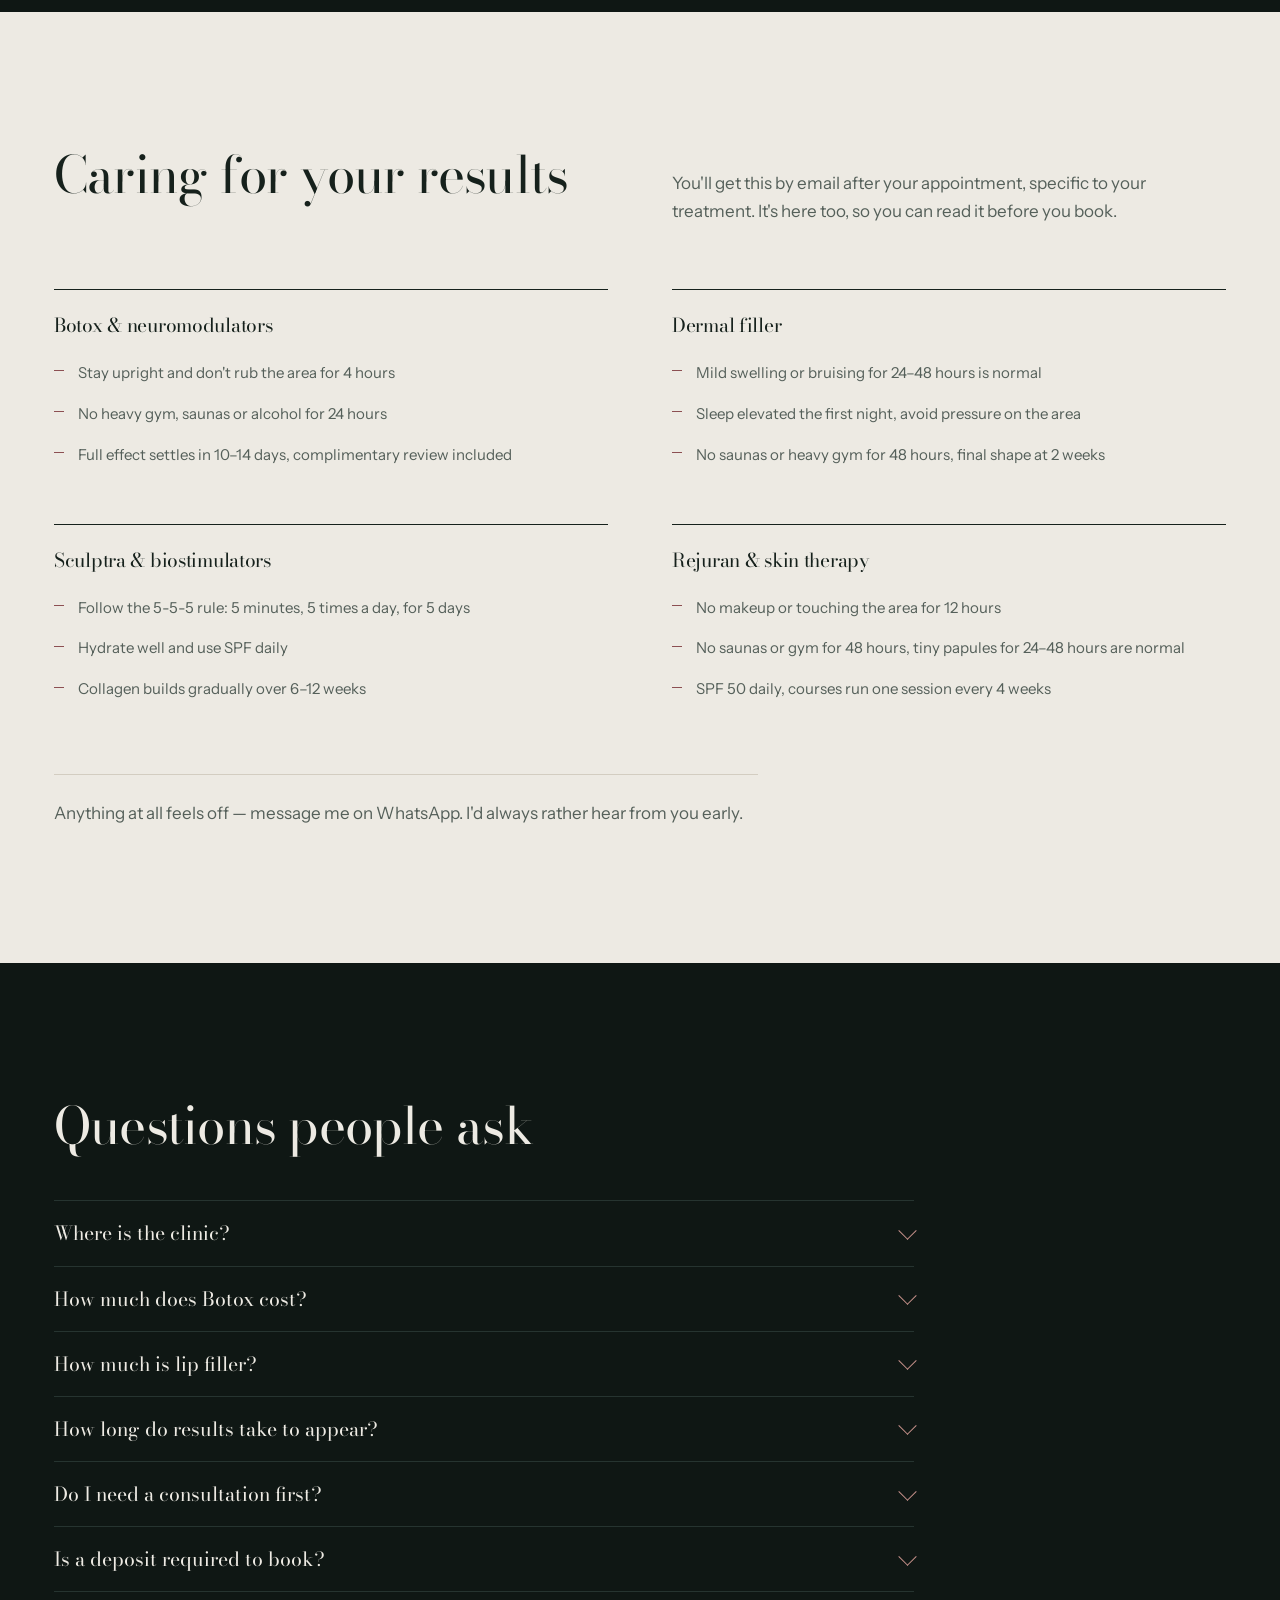
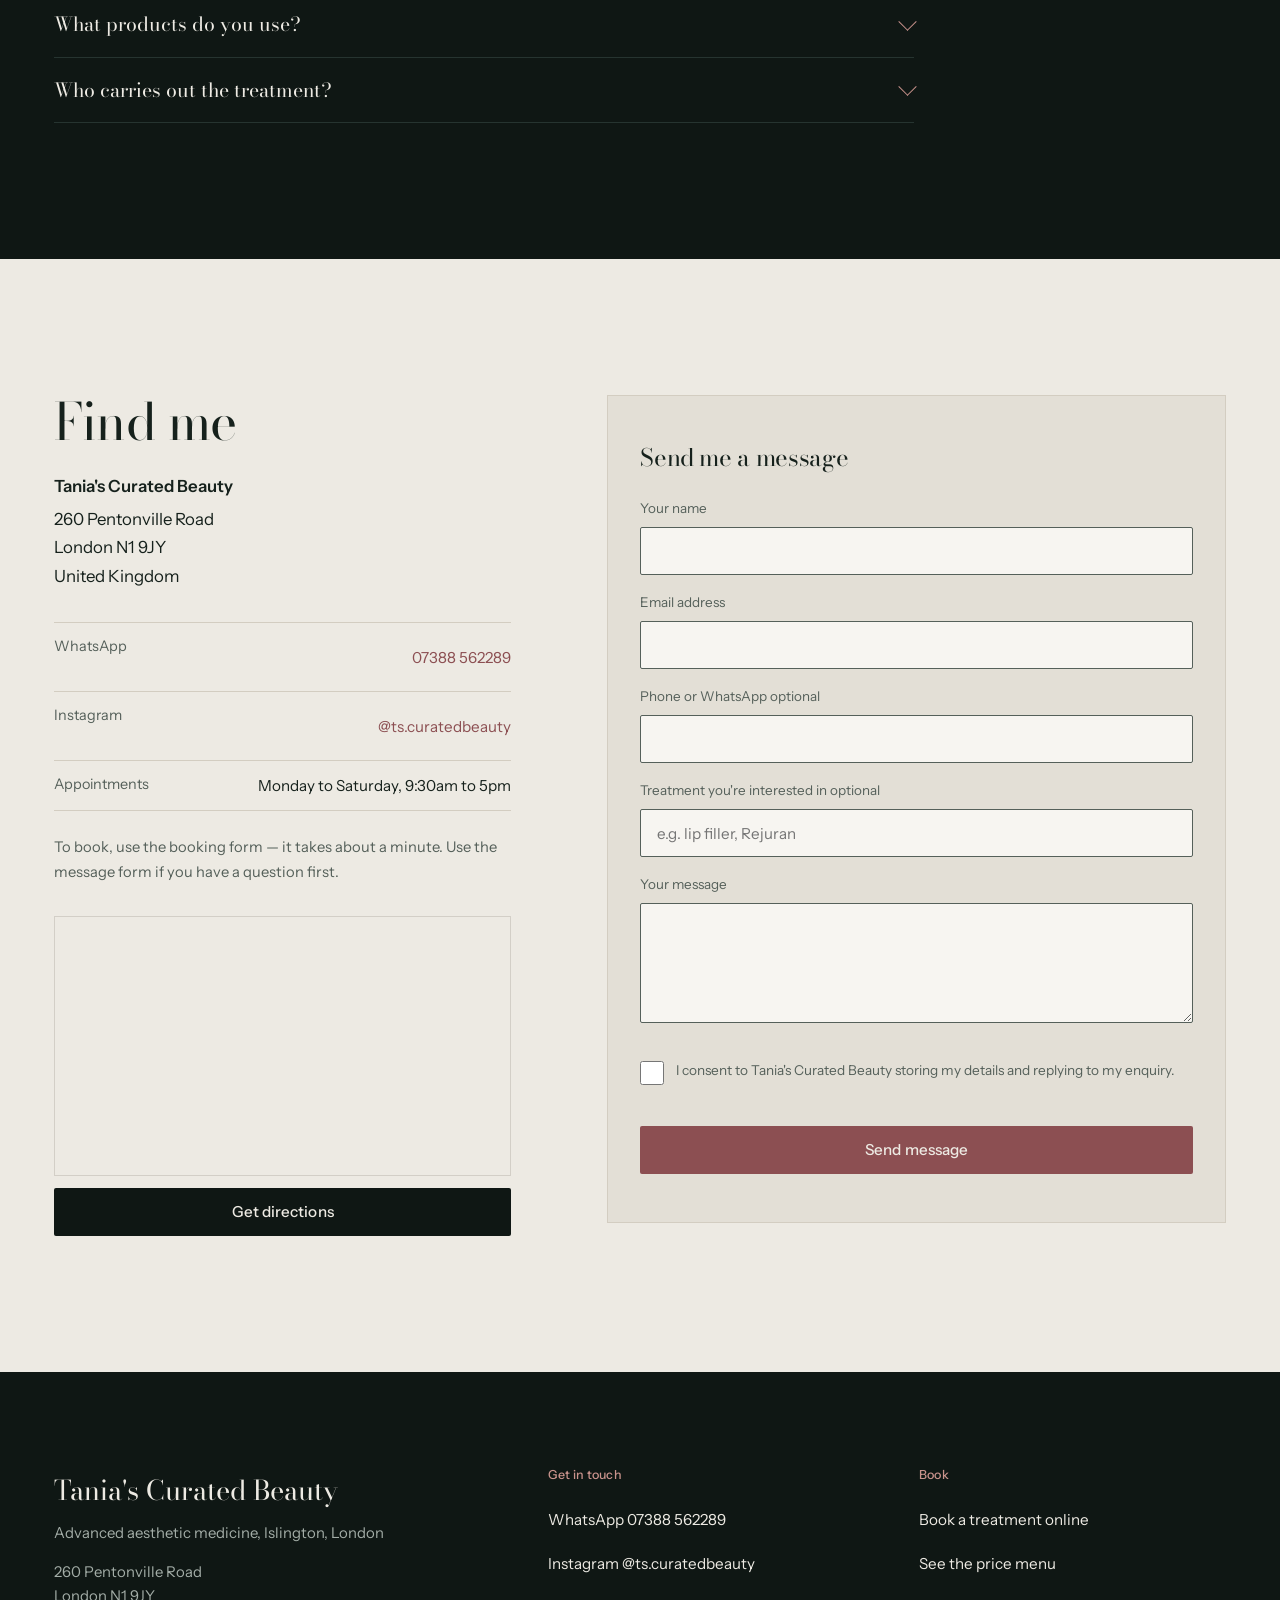
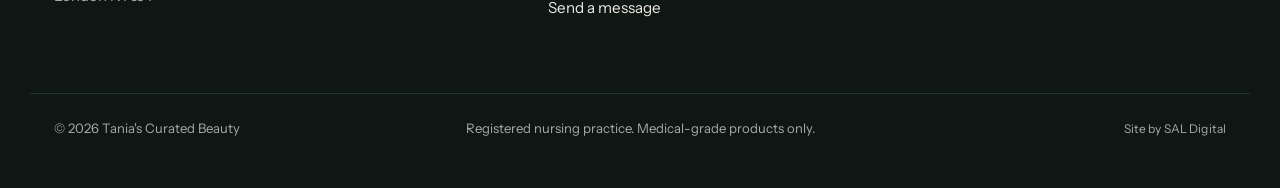
==== commit a1479f82: "Tidy the footer base into one even three-column line The credit was set full-width, which pushed it " ====
--- a/index.html
+++ b/index.html
@@ -413,7 +413,7 @@
   <div class="shell footer-base">
     <p>© <span id="year"></span> Tania's Curated Beauty</p>
     <p>Registered nursing practice. Medical-grade products only.</p>
-    <p class="footer-credit">Site developed and managed by SAL Digital</p>
+    <p class="footer-credit">Site by SAL Digital</p>
   </div>
 </footer>
 
--- a/styles.css
+++ b/styles.css
@@ -440,7 +440,7 @@
   font-style:normal;margin-top:var(--s4);
   color:var(--on-ink-dim);font-size:.93rem;line-height:1.6;
 }
-.footer-credit{width:100%;padding-top:var(--s4);color:var(--on-ink-dim)}
+.footer-credit{text-align:right;font-size:.75rem;letter-spacing:.01em}
 .footer{background:var(--ink);color:var(--on-ink);padding:var(--s9) 0 var(--s5)}
 .footer-grid{display:grid;grid-template-columns:1.4fr 1fr 1fr;gap:var(--s8);padding-bottom:var(--s8)}
 .footer-wordmark{font-family:var(--display);font-size:1.7rem;color:var(--on-ink)}
@@ -457,9 +457,11 @@
 .footer-col a:hover{color:var(--blush)}
 .footer-base{
   border-top:1px solid var(--ink-line);padding-top:var(--s5);padding-bottom:var(--s5);
-  display:flex;justify-content:space-between;flex-wrap:wrap;gap:var(--s3);
+  display:grid;grid-template-columns:repeat(3,1fr);align-items:baseline;gap:var(--s4);
   font-size:.82rem;color:var(--on-ink-dim);
 }
+.footer-base > p{margin:0}
+.footer-base > p:nth-child(2){text-align:center}
 
 /* ---------- WhatsApp: expands on tap, never on its own ---------- */
 .wa{
@@ -665,6 +667,9 @@
   .results-grid{grid-template-columns:1fr;gap:var(--s8)}
   .aftercare-grid{grid-template-columns:1fr;gap:var(--s6)}
   .footer-grid{grid-template-columns:1fr;gap:var(--s6)}
+  /* three columns can't hold their own on a phone — stack and centre */
+  .footer-base{grid-template-columns:1fr;gap:var(--s2);text-align:center}
+  .footer-base > p:nth-child(2),.footer-credit{text-align:center}
 
   /* Price list becomes a stacked record on phone, not a squeezed table */
   .menu-row{
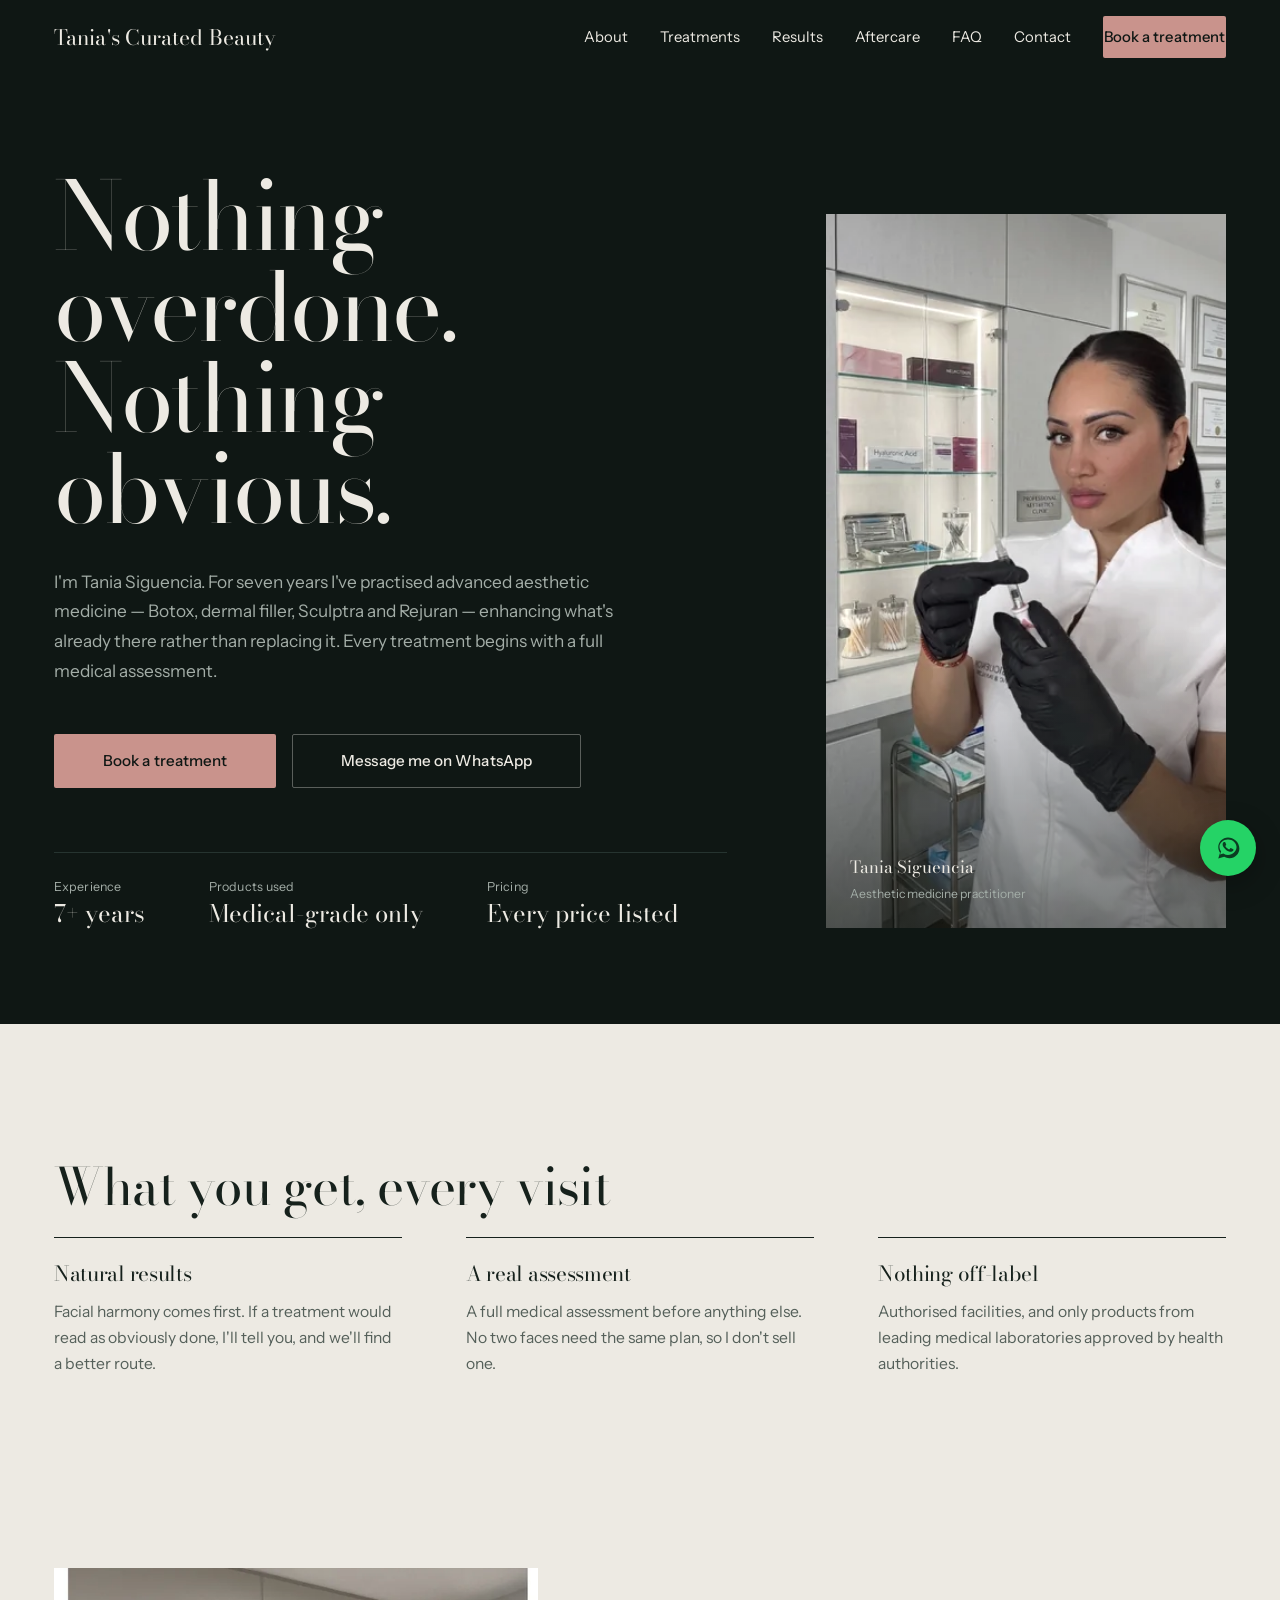
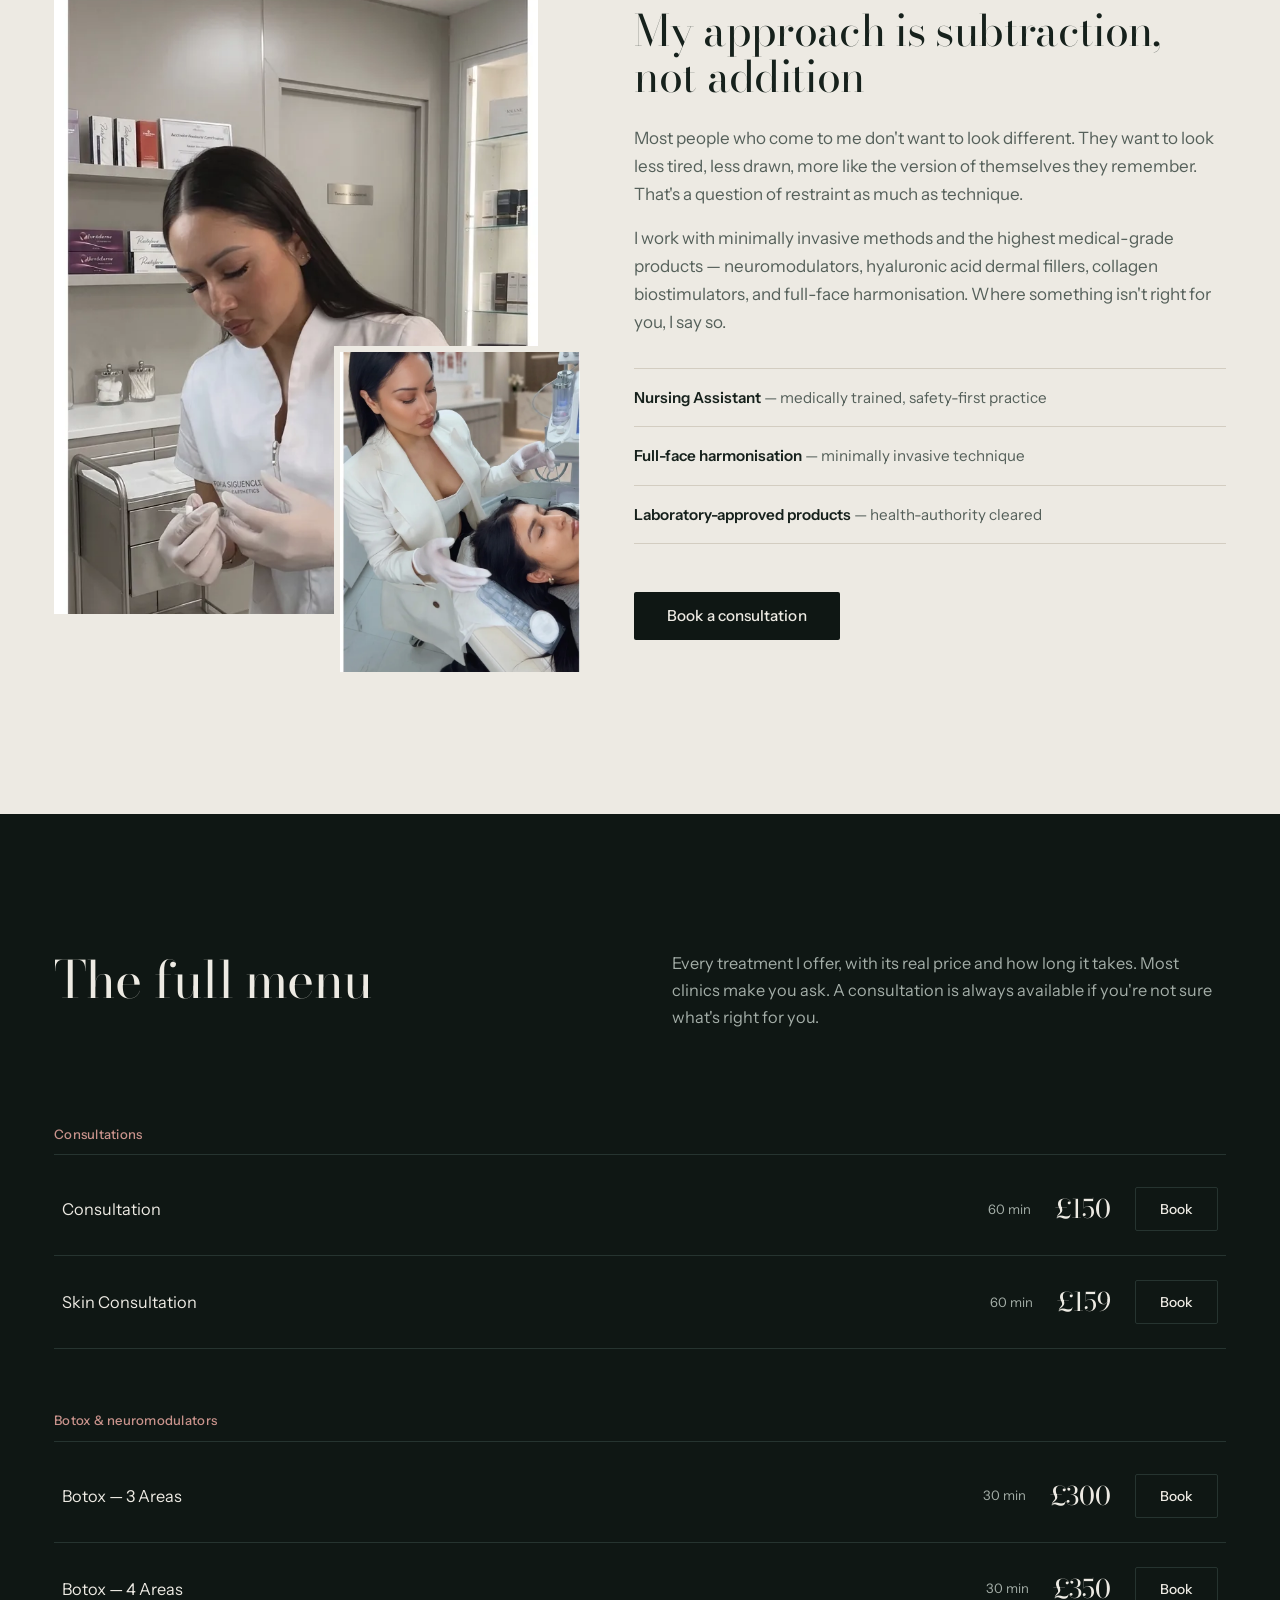
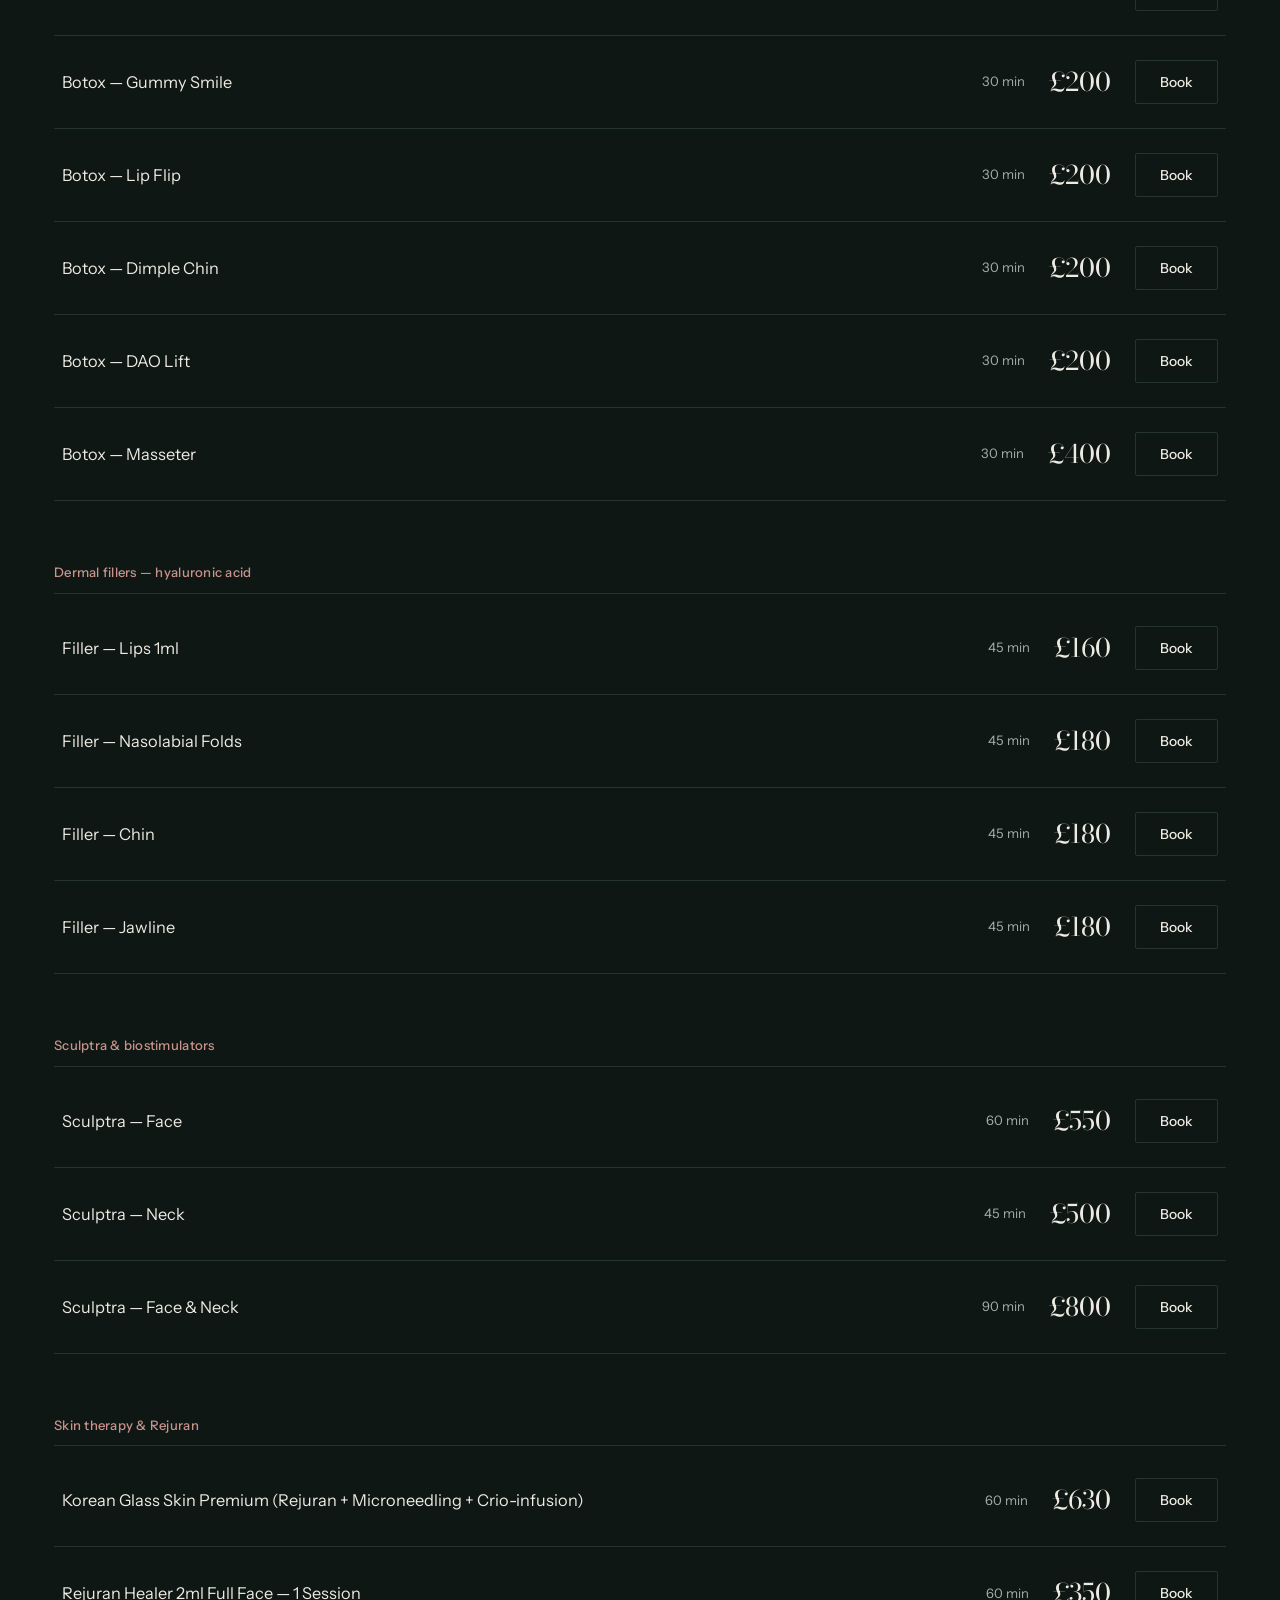
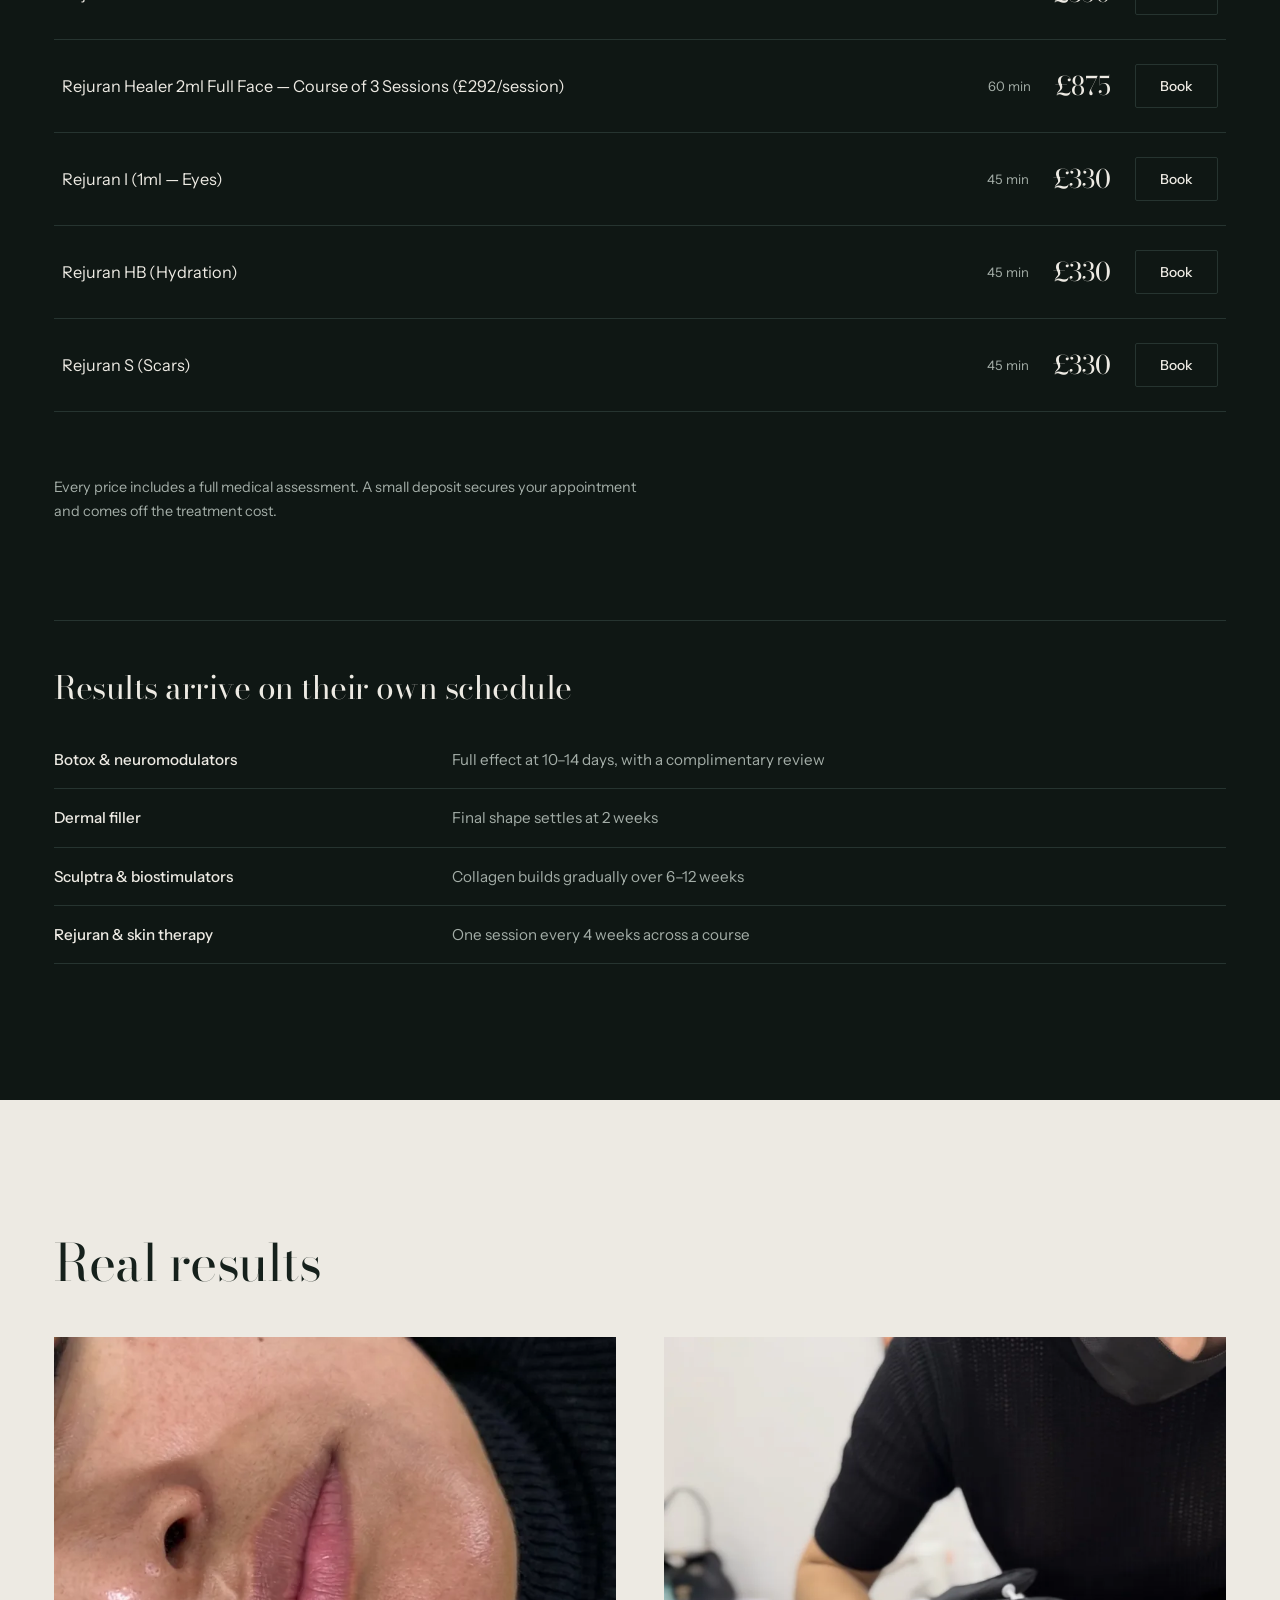
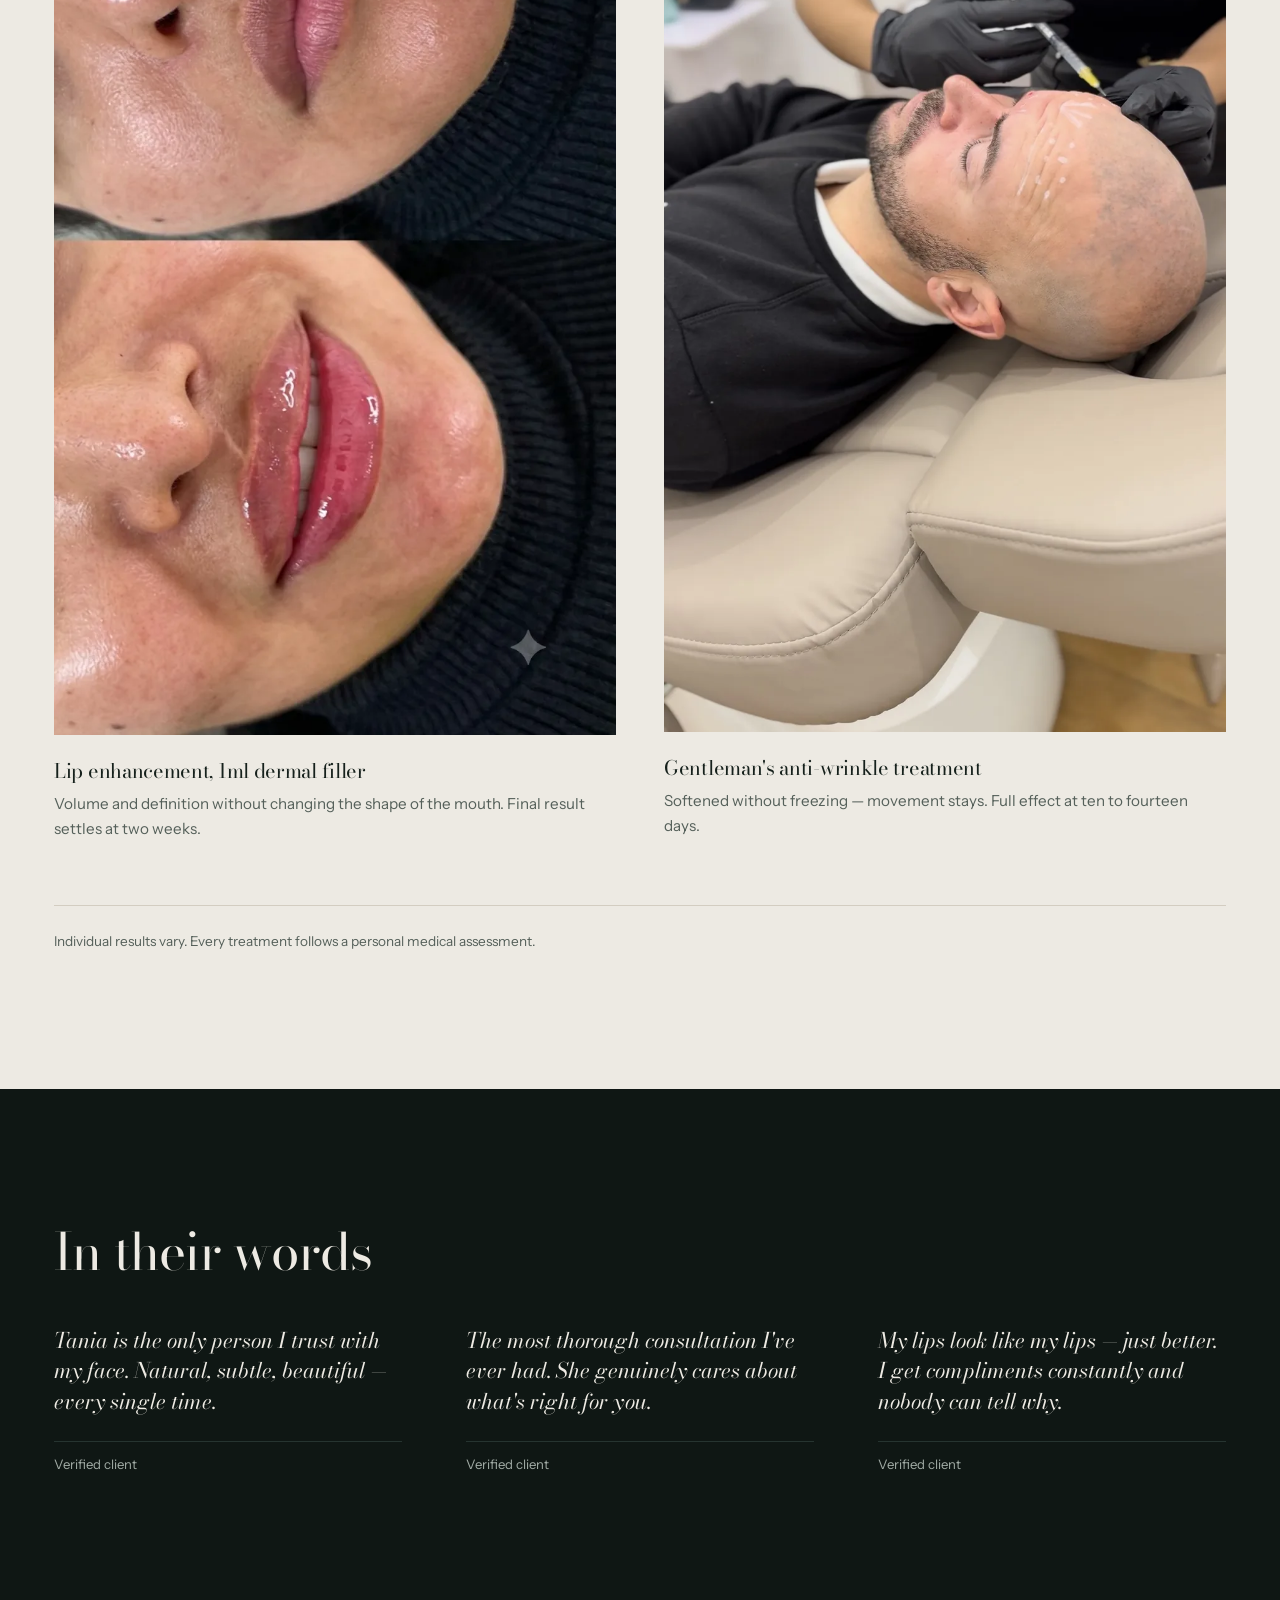
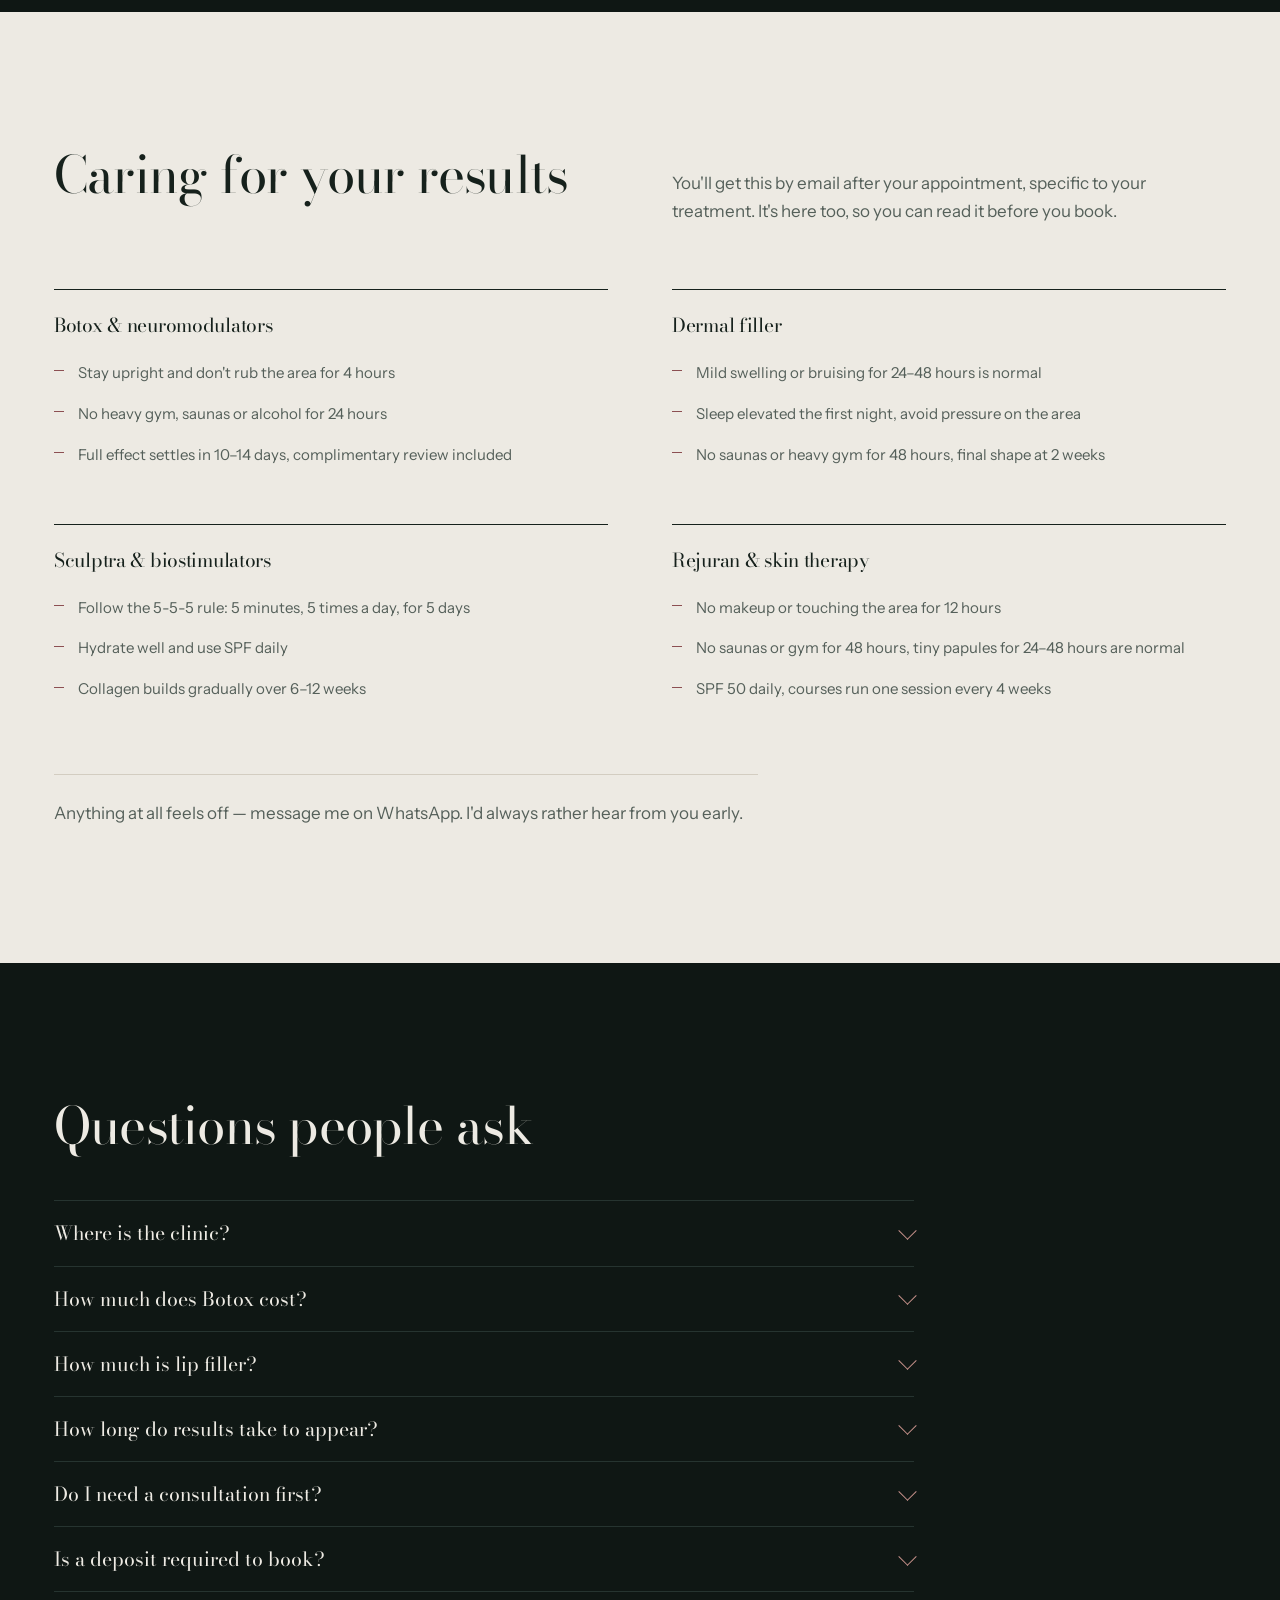
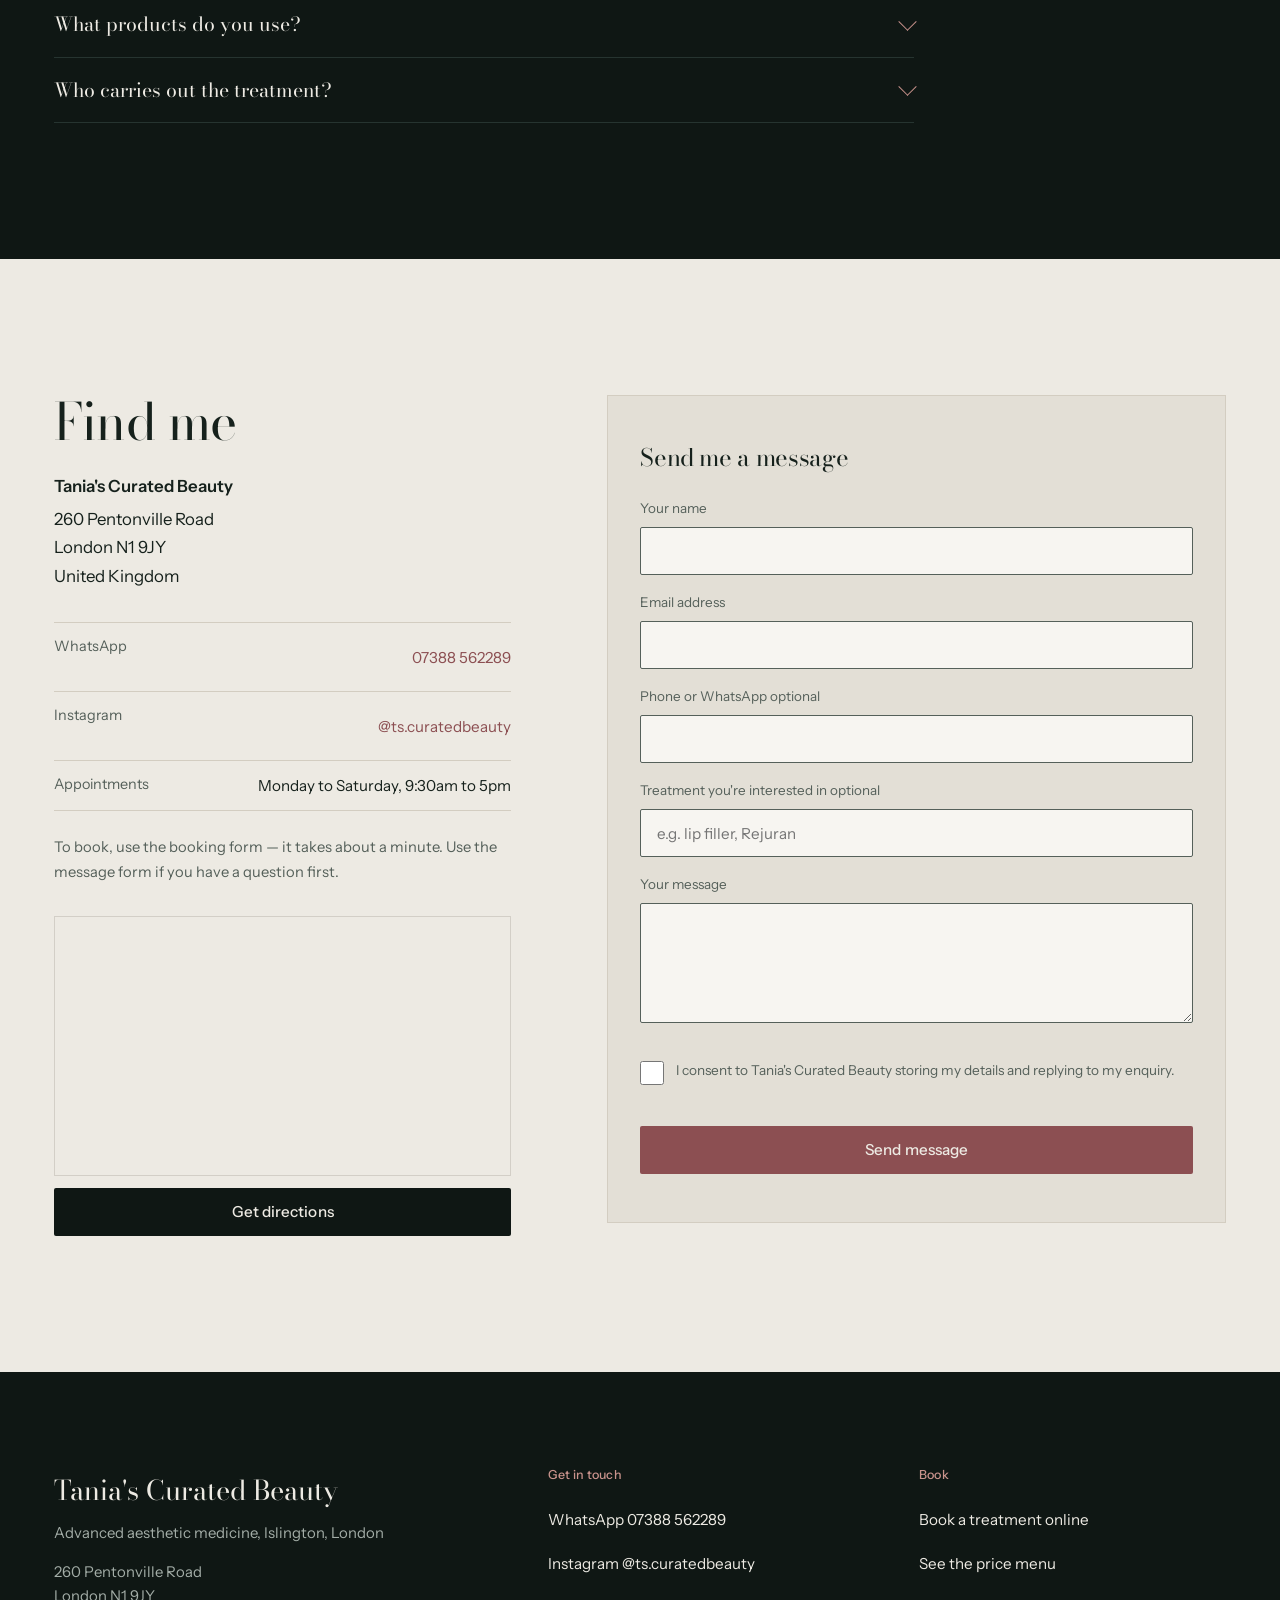
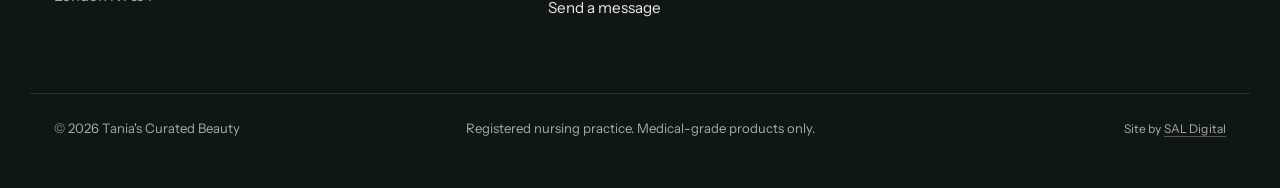
==== commit dfb504da: "Link the footer credit to saldigital.co Opens in a new tab with rel="noopener" so visitors don't los" ====
--- a/index.html
+++ b/index.html
@@ -413,7 +413,7 @@
   <div class="shell footer-base">
     <p>© <span id="year"></span> Tania's Curated Beauty</p>
     <p>Registered nursing practice. Medical-grade products only.</p>
-    <p class="footer-credit">Site by SAL Digital</p>
+    <p class="footer-credit">Site by <a href="https://saldigital.co/" target="_blank" rel="noopener">SAL Digital</a></p>
   </div>
 </footer>
 
--- a/styles.css
+++ b/styles.css
@@ -441,6 +441,12 @@
   color:var(--on-ink-dim);font-size:.93rem;line-height:1.6;
 }
 .footer-credit{text-align:right;font-size:.75rem;letter-spacing:.01em}
+.footer-credit a{
+  color:var(--on-ink-dim);text-decoration:none;
+  border-bottom:1px solid rgba(201,147,140,.45);
+  transition:color .2s var(--ease),border-color .2s var(--ease);
+}
+.footer-credit a:hover{color:var(--blush);border-bottom-color:var(--blush)}
 .footer{background:var(--ink);color:var(--on-ink);padding:var(--s9) 0 var(--s5)}
 .footer-grid{display:grid;grid-template-columns:1.4fr 1fr 1fr;gap:var(--s8);padding-bottom:var(--s8)}
 .footer-wordmark{font-family:var(--display);font-size:1.7rem;color:var(--on-ink)}
